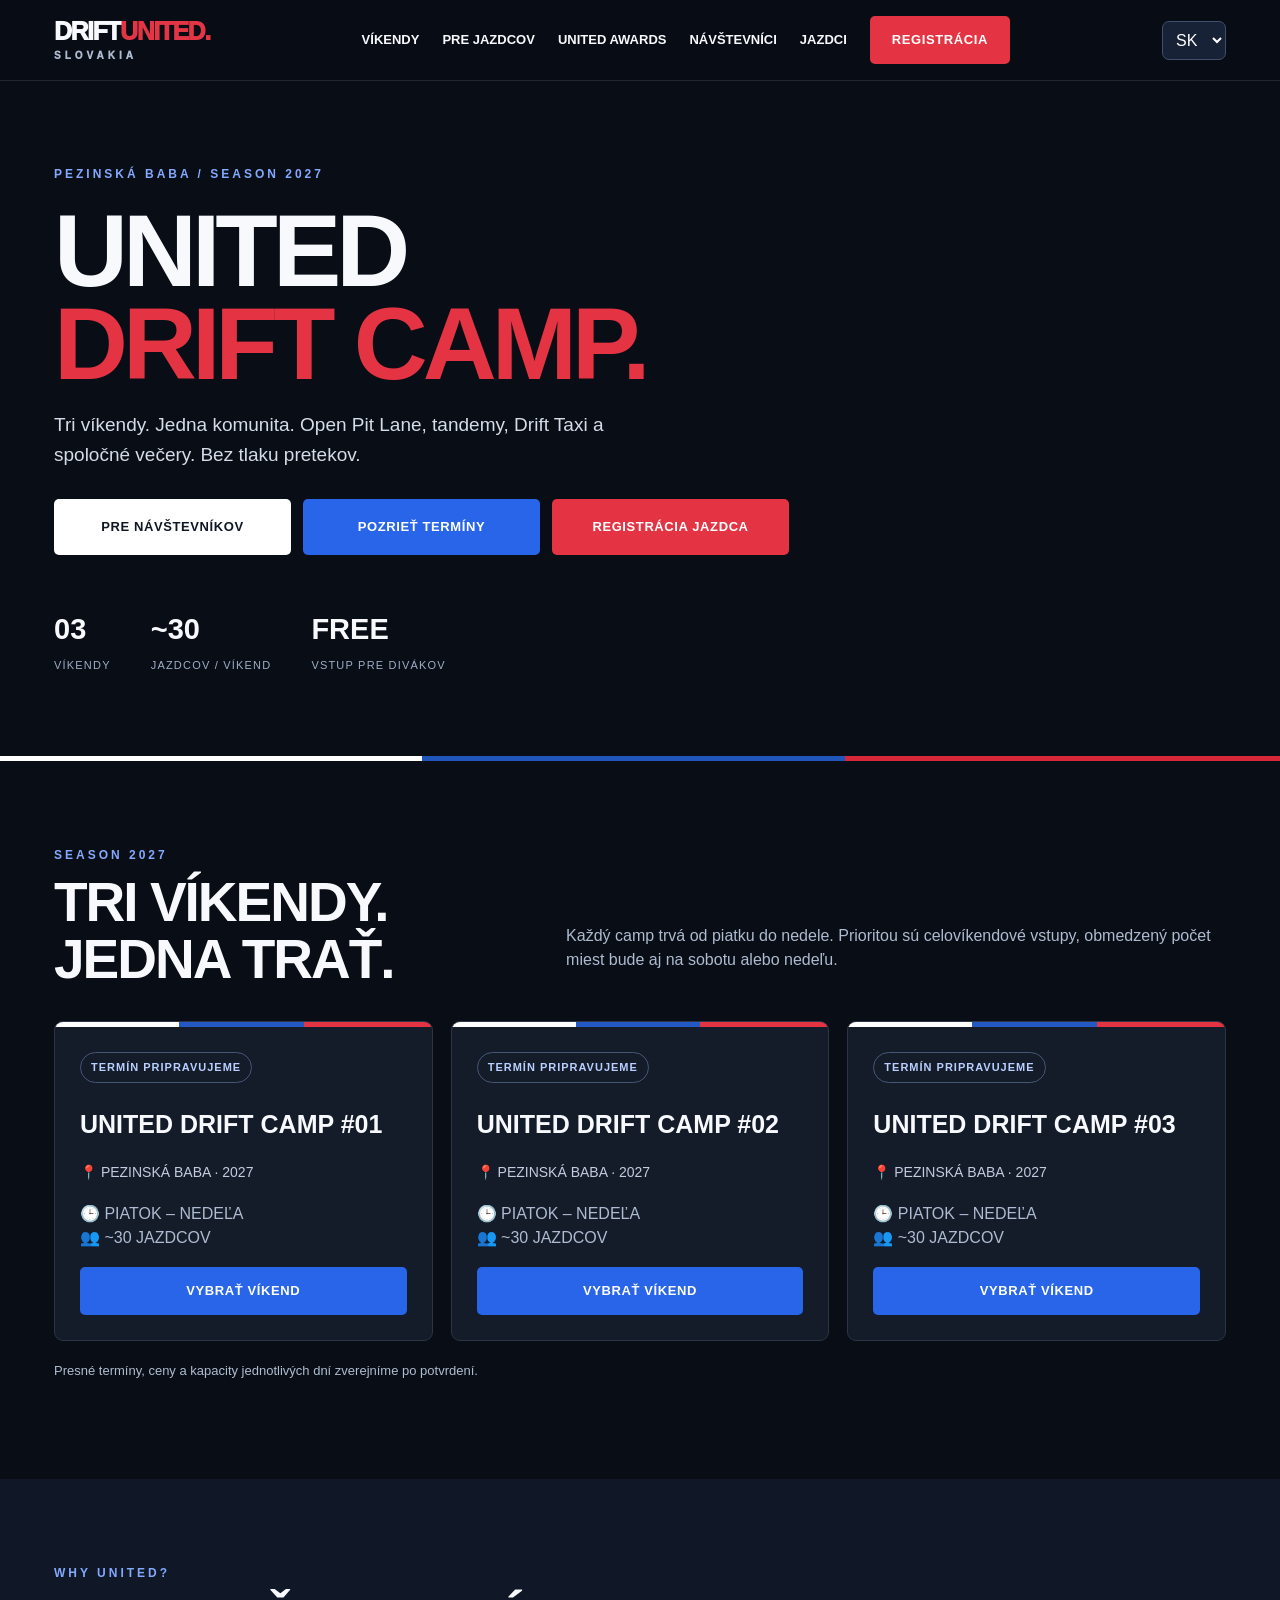
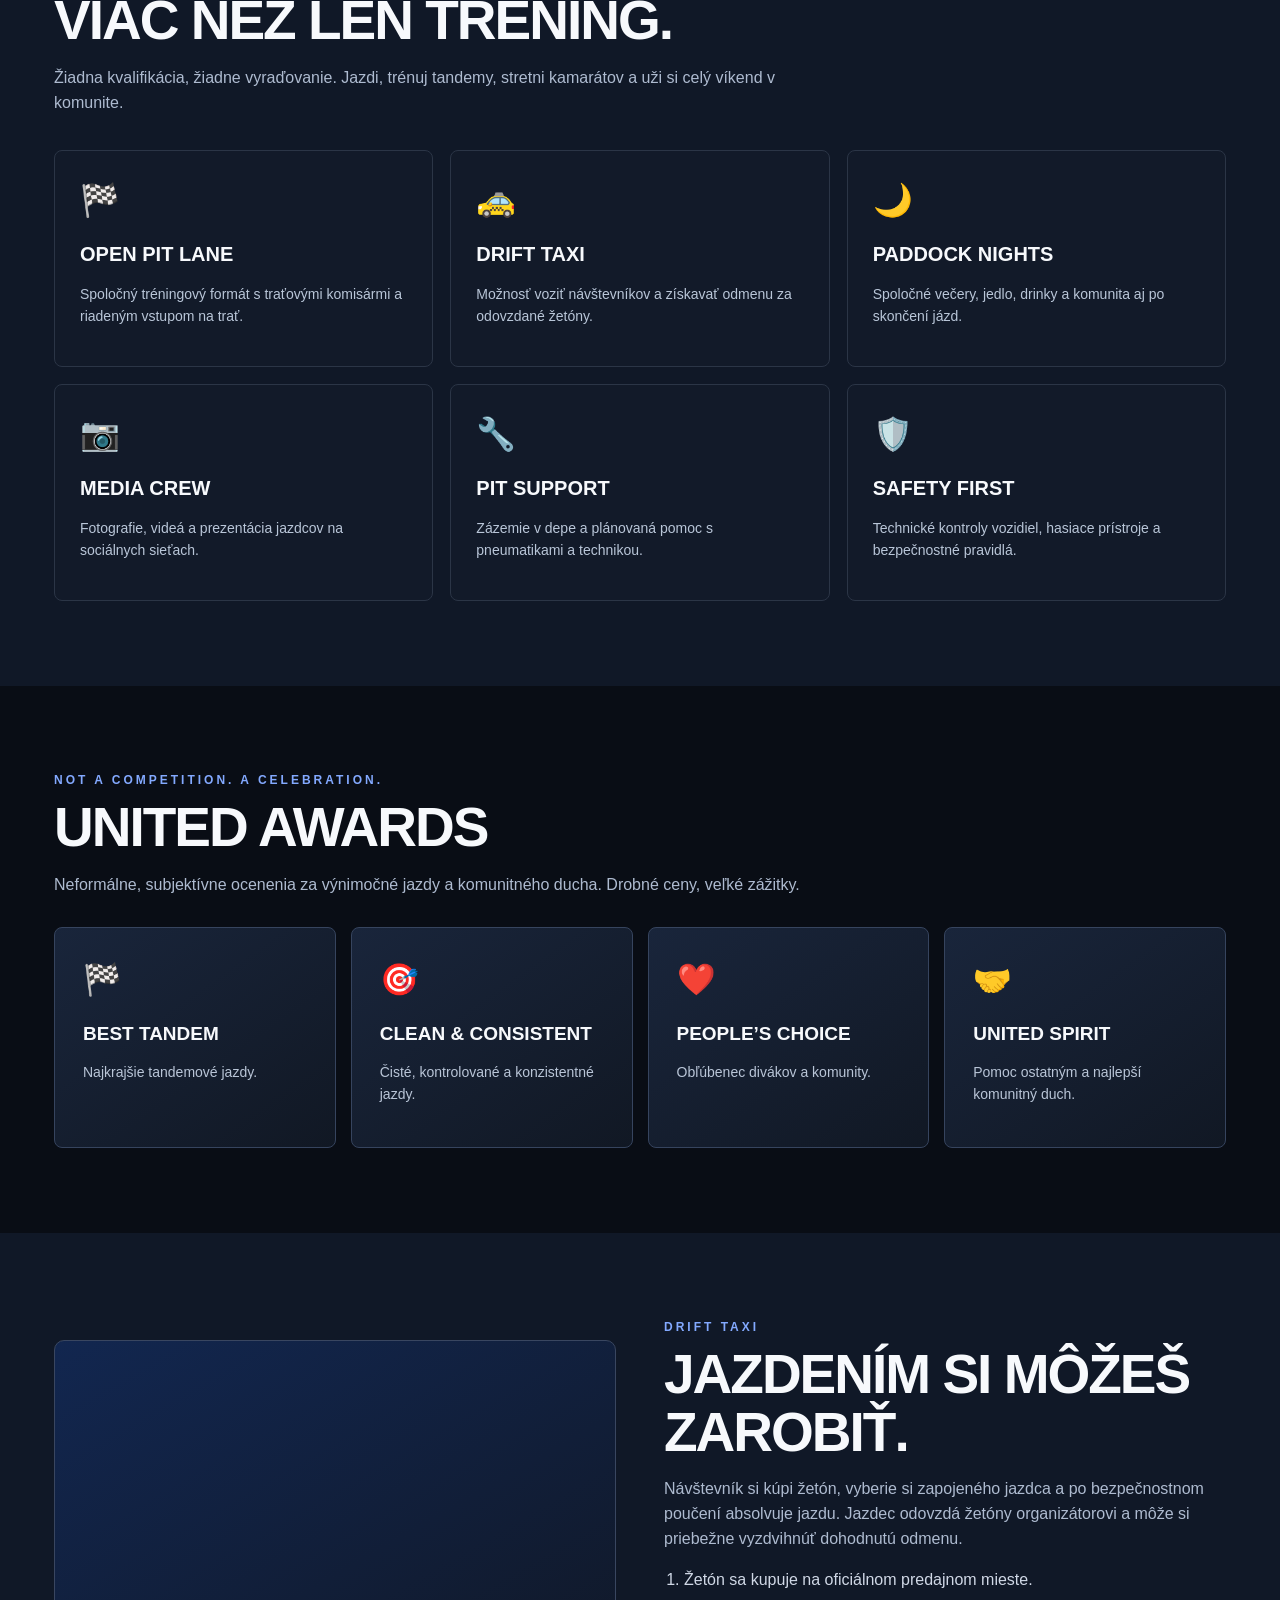
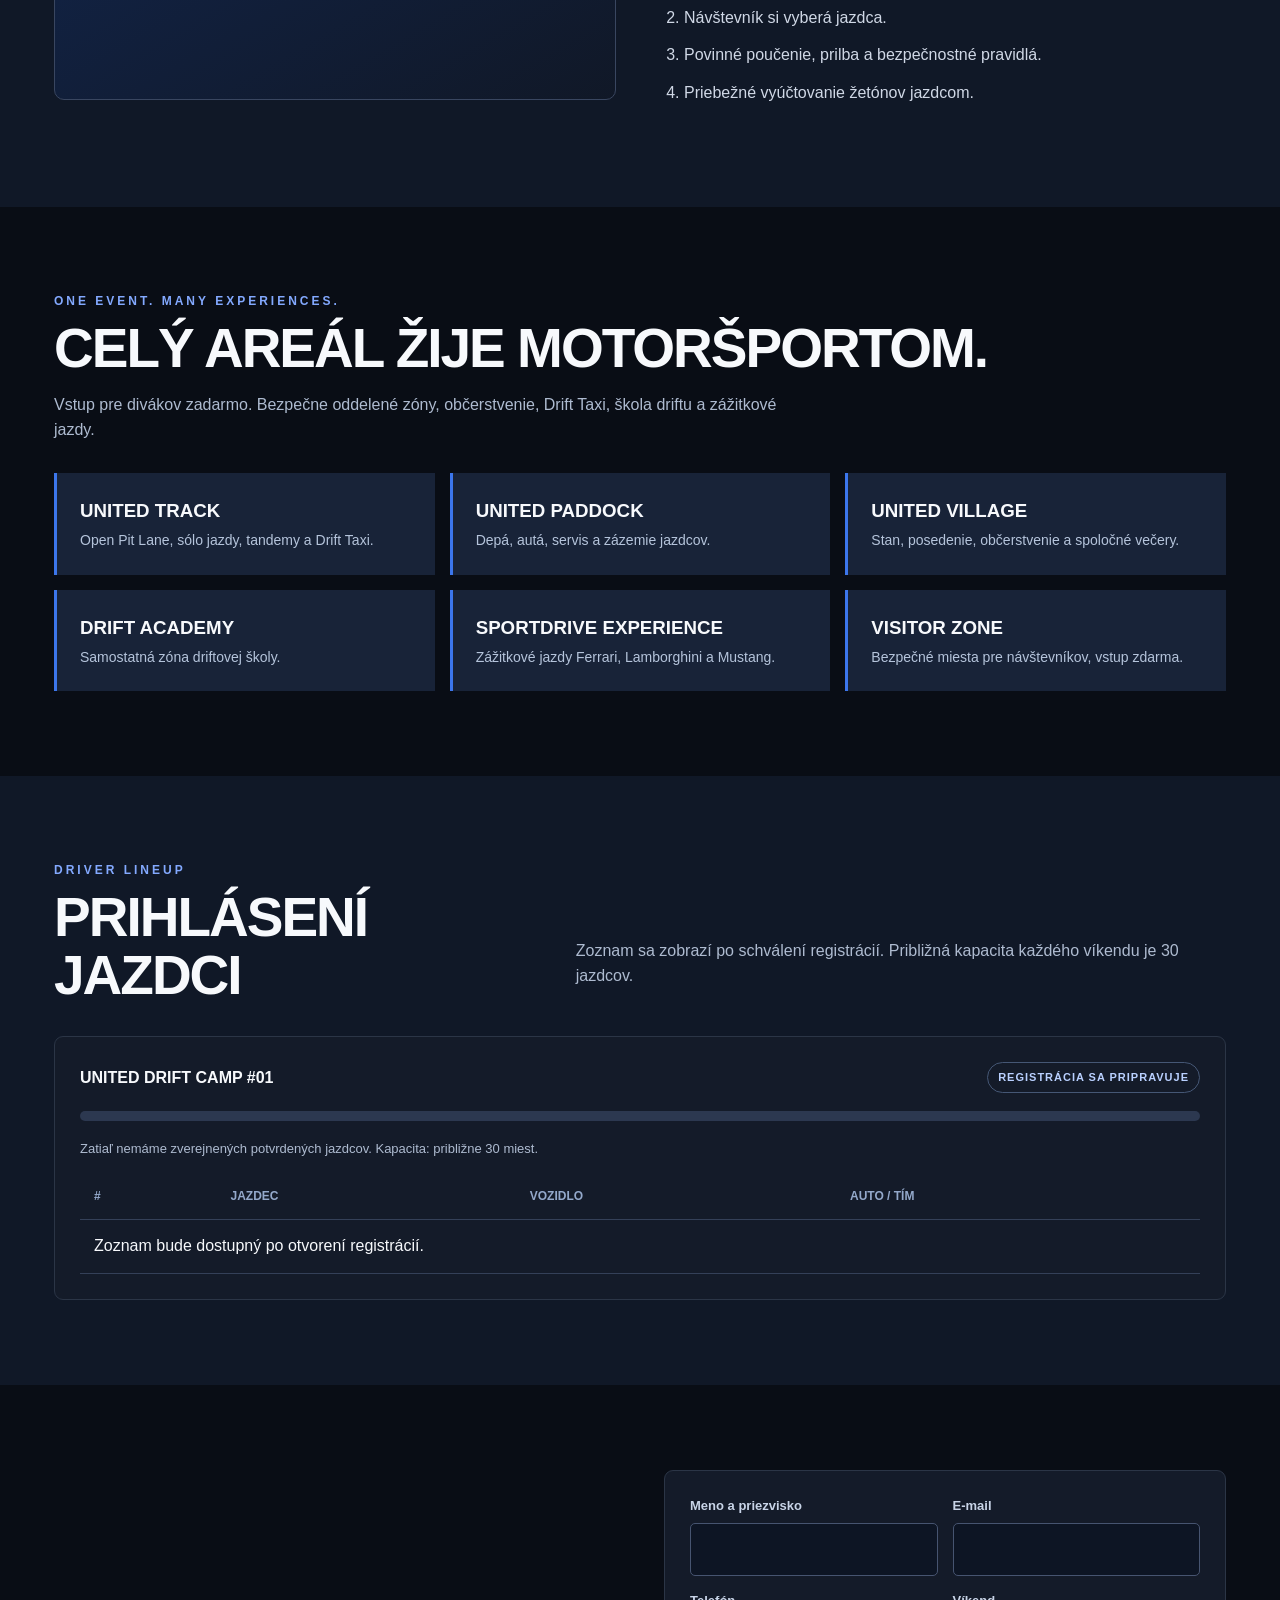
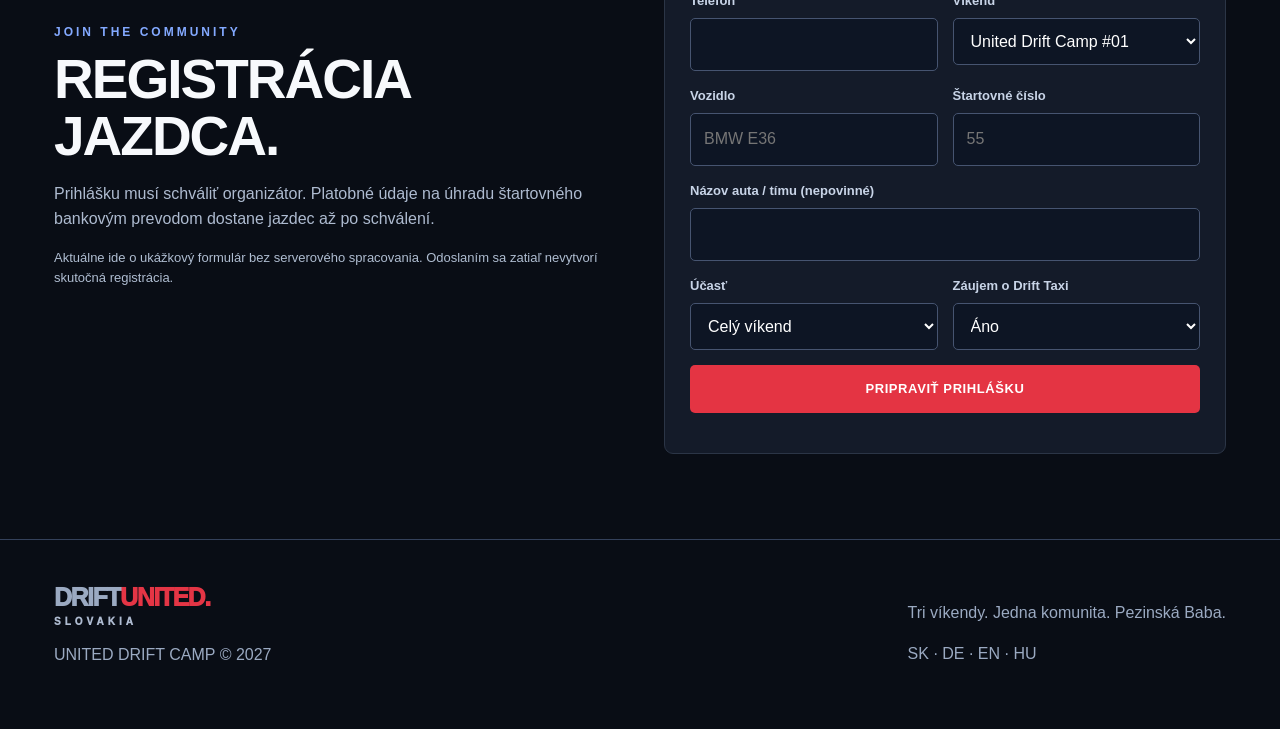
==== index.html @ 7535ba2a "Add files via upload" ====
<!doctype html><html lang="sk"><head><meta charset="UTF-8"><meta name="viewport" content="width=device-width,initial-scale=1"><meta name="theme-color" content="#090d15"><title>Drift United Slovakia | United Drift Camp 2027</title><style>
:root{--bg:#090d15;--panel:#141b29;--line:#2b3546;--muted:#aebbd0;--white:#f7f9fc;--blue:#2865e9;--red:#e43443}*{box-sizing:border-box}html{scroll-behavior:smooth}body{margin:0;background:var(--bg);color:var(--white);font:16px/1.55 Arial,Helvetica,sans-serif}a{color:inherit;text-decoration:none}button,input,select{font:inherit}button{cursor:pointer}.wrap{max-width:1220px;margin:auto;padding:0 24px}header{position:sticky;top:0;z-index:20;background:#090d15ee;backdrop-filter:blur(15px);border-bottom:1px solid #ffffff1b}.nav{display:flex;align-items:center;justify-content:space-between;min-height:80px;gap:20px}.logo{font-weight:950;letter-spacing:-1.5px;font-size:25px;line-height:1}.logo span{color:#e43545}.logo small{display:block;font-size:10px;letter-spacing:4px;color:#aebbd0;margin-top:7px}.links{display:flex;gap:23px;align-items:center;font-size:13px;font-weight:700}.links a:hover{color:#78a4ff}.lang{background:#182237;color:white;border:1px solid #40506c;border-radius:7px;padding:9px}.menu{display:none;background:transparent;border:1px solid #46526b;color:white;border-radius:6px;padding:8px 12px}.btn{display:inline-flex;justify-content:center;align-items:center;gap:8px;border:0;border-radius:5px;background:var(--red);color:white;font-weight:800;text-transform:uppercase;letter-spacing:.6px;padding:14px 22px;font-size:13px}.btn:hover{filter:brightness(1.16)}.btn.blue{background:var(--blue)}.btn.outline{background:transparent;border:1px solid #8291a9}.hero{position:relative;min-height:680px;display:flex;align-items:center;overflow:hidden;background:linear-gradient(90deg,#080c15 0%,#080c15ed 40%,#0b10204d 100%),radial-gradient(ellipse at 85% 35%,#274b9b70,transparent 53%),url('https://gallery.drifter.sk/event-images/cmmqplion001bnnw0tjr6jm1r/1773515928448-e116b5c9-5754-4fae-9f7a-a3fe963b5e77-driftingpezinskababa.jpg') center/cover}.hero:after{content:'';position:absolute;bottom:0;left:0;right:0;height:5px;background:linear-gradient(90deg,#fff 0 33%,#2055bc 33% 66%,#d9273a 66%)}.hero .wrap{position:relative;z-index:1;width:100%}.eyebrow{color:#83a9ff;font-weight:800;letter-spacing:3px;font-size:12px;text-transform:uppercase}.hero h1{font-size:clamp(50px,8vw,112px);line-height:.91;letter-spacing:-5px;max-width:900px;margin:20px 0}.hero h1 em{font-style:normal;color:#e43443}.hero p{max-width:600px;color:#d5dce9;font-size:19px}.actions{display:flex;gap:12px;flex-wrap:wrap;margin-top:30px}.hero-stats{display:flex;gap:40px;margin-top:52px;flex-wrap:wrap}.hero-stats strong{font-size:29px;display:block}.hero-stats small{color:#9eafc8;text-transform:uppercase;font-size:11px;letter-spacing:1.2px}section{padding:85px 0}.section-top{display:flex;justify-content:space-between;align-items:end;gap:20px;margin-bottom:32px}.section-top h2,.heading{font-size:clamp(31px,4.5vw,55px);letter-spacing:-2px;line-height:1.05;margin:9px 0 0;text-transform:uppercase}.sub{color:var(--muted);max-width:760px}.cards{display:grid;grid-template-columns:repeat(3,1fr);gap:18px}.card{background:var(--panel);border:1px solid var(--line);border-radius:9px;overflow:hidden}.card-inner{padding:25px}.card h3{margin:0 0 12px;font-size:25px}.card p{color:var(--muted)}.card .topline{height:5px;background:linear-gradient(90deg,#fff 0 33%,#2458c3 33% 66%,#e43443 66%)}.pill{display:inline-block;padding:6px 10px;border:1px solid #455775;border-radius:30px;color:#b9d0ff;font-size:11px;text-transform:uppercase;font-weight:800;letter-spacing:1px}.date{font-size:14px;color:#c2cde0;margin:18px 0}.card .btn{width:100%}.features{display:grid;grid-template-columns:repeat(3,1fr);gap:17px}.feature{border:1px solid var(--line);background:#121a29;padding:25px;border-radius:8px}.feature b{font-size:20px}.feature .symbol{font-size:32px;margin-bottom:13px}.feature p{color:#b9c6d8;font-size:14px}.dark-section{background:#101827}.award{border:1px solid #36445e;padding:28px;background:linear-gradient(145deg,#19253b,#111824);border-radius:8px}.award strong{font-size:19px}.award p{color:#b9c5d7;font-size:14px}.awards{display:grid;grid-template-columns:repeat(4,1fr);gap:15px}.award .symbol{font-size:31px;margin-bottom:14px}.columns{display:grid;grid-template-columns:1fr 1fr;gap:48px;align-items:center}.visual{min-height:360px;border-radius:10px;background:linear-gradient(150deg,#14377e77,#11182766),url('https://images.unsplash.com/photo-1493238792000-8113da705763?auto=format&fit=crop&w=1100&q=80') center/cover;border:1px solid #394660}.steps{padding-left:20px}.steps li{margin:13px 0;color:#d0d8e6}.tablewrap{overflow-x:auto}.table{width:100%;border-collapse:collapse;min-width:550px}.table th,.table td{padding:14px;border-bottom:1px solid #344058;text-align:left}.table th{color:#94a9cb;font-size:12px;text-transform:uppercase}.bar{background:#2c3850;height:10px;border-radius:20px;overflow:hidden;margin:18px 0}.bar>div{height:100%;width:0%;background:linear-gradient(90deg,#2e6af0,#e43443)}.form{display:grid;grid-template-columns:1fr 1fr;gap:15px}.field{display:flex;flex-direction:column;gap:7px}.field.full{grid-column:1/-1}.field label{font-size:13px;color:#c8d4e7;font-weight:700}.field input,.field select{width:100%;border:1px solid #465470;background:#0d1524;border-radius:5px;color:white;padding:13px}.field input:focus,.field select:focus{outline:2px solid #2865e9}.notice{font-size:13px;color:#afbdd1}.status{padding:13px 17px;border-radius:6px;background:#142b24;border:1px solid #35785c;color:#c2ffdd;display:none}.zones{display:grid;grid-template-columns:repeat(3,1fr);gap:15px}.zone{padding:23px;background:#182338;border-left:3px solid #3c76ec}.zone h3{margin:0 0 5px}.zone p{color:#b5c4db;font-size:14px;margin:0}.foot{padding:45px 0;border-top:1px solid #34415b;color:#9baac2}.foot .wrap{display:flex;justify-content:space-between;gap:25px;flex-wrap:wrap}.hidden{display:none!important}@media(max-width:900px){.links{display:none;position:absolute;top:79px;left:0;right:0;background:#0e1523;flex-direction:column;align-items:stretch;padding:22px}.links.open{display:flex}.menu{display:block}.cards,.features,.zones{grid-template-columns:1fr 1fr}.awards{grid-template-columns:1fr 1fr}.columns{grid-template-columns:1fr}.hero{min-height:610px}.hero h1{letter-spacing:-3px}}@media(max-width:600px){.wrap{padding:0 18px}.cards,.features,.zones,.awards,.form{grid-template-columns:1fr}.hero h1{font-size:57px}.hero p{font-size:16px}.hero-stats{gap:20px}.hero-stats strong{font-size:22px}section{padding:60px 0}.section-top{display:block}.field.full{grid-column:auto}}

/* V1.1 – Pezinská Baba hero and three actions */
.hero{background:linear-gradient(90deg,rgba(5,9,18,.96) 0%,rgba(5,9,18,.79) 38%,rgba(5,9,18,.27) 100%),url("https://gallery.drifter.sk/event-images/cmmqplion001bnnw0tjr6jm1r/1773515928448-e116b5c9-5754-4fae-9f7a-a3fe963b5e77-driftingpezinskababa.jpg") center 54%/cover no-repeat;background-color:#090d15}
.hero-actions{display:grid;grid-template-columns:repeat(3,minmax(0,1fr));max-width:735px;gap:12px}
.hero-actions .btn{min-height:56px;text-align:center;padding:12px 14px;line-height:1.25}
.hero-actions .visitor-btn{background:#fff;color:#101724}
.hero-actions .visitor-btn:hover{background:#e8eef9;color:#101724}
@media(max-width:640px){.hero{background-position:57% center}.hero-actions{grid-template-columns:1fr;max-width:420px}.hero-actions .btn{min-height:50px}}

/* V1.2: titulná fotografia zachová celú výšku, do strán sa plynulo stráca */
.hero{
  background-color:#090d15;
  background-image:
    linear-gradient(90deg,#090d15 0%,rgba(9,13,21,.93) 20%,rgba(9,13,21,.55) 45%,rgba(9,13,21,.08) 72%,#090d15 100%),
    linear-gradient(0deg,#090d15 0%,transparent 18%,transparent 85%,rgba(9,13,21,.35) 100%),
    url('https://gallery.drifter.sk/event-images/cmmqplion001bnnw0tjr6jm1r/1773515928448-e116b5c9-5754-4fae-9f7a-a3fe963b5e77-driftingpezinskababa.jpg');
  background-size:100% 100%,100% 100%,auto 100%;
  background-position:center,center,right center;
  background-repeat:no-repeat;
}
@media(max-width:640px){.hero{background-size:100% 100%,100% 100%,auto 100%;background-position:center,center,62% center}}
</style></head><body>
<header><div class="wrap nav"><a href="#home" class="logo">DRIFT<span>UNITED.</span><small>SLOVAKIA</small></a><nav class="links" id="links"><a href="#weekends" data-i="navWeekends">VÍKENDY</a><a href="#benefits" data-i="navBenefits">PRE JAZDCOV</a><a href="#awards">UNITED AWARDS</a><a href="#visitors" data-i="navVisitors">NÁVŠTEVNÍCI</a><a href="#drivers" data-i="navDrivers">JAZDCI</a><a href="#register" class="btn" data-i="register">REGISTRÁCIA</a></nav><div style="display:flex;gap:10px;align-items:center"><select id="language" class="lang" aria-label="Language"><option value="sk">SK</option><option value="de">DE</option><option value="en">EN</option><option value="hu">HU</option></select><button class="menu" id="menu">☰</button></div></div></header>
<main><div class="hero" id="home"><div class="wrap"><div class="eyebrow">PEZINSKÁ BABA / SEASON 2027</div><h1>UNITED<br><em>DRIFT CAMP.</em></h1><p data-i="heroText">Tri víkendy. Jedna komunita. Open Pit Lane, tandemy, Drift Taxi a spoločné večery. Bez tlaku pretekov.</p><div class="actions hero-actions"><a class="btn visitor-btn" href="#visitors" data-i="forVisitors">PRE NÁVŠTEVNÍKOV</a><a class="btn blue" href="#weekends" data-i="viewDates">POZRIEŤ TERMÍNY</a><a class="btn" href="#register" data-i="registerDriver">REGISTRÁCIA JAZDCA</a></div><div class="hero-stats"><div><strong>03</strong><small data-i="weekends">VÍKENDY</small></div><div><strong>~30</strong><small data-i="driversPer">JAZDCOV / VÍKEND</small></div><div><strong>FREE</strong><small data-i="freeEntry">VSTUP PRE DIVÁKOV</small></div></div></div></div>
<section id="weekends"><div class="wrap"><div class="section-top"><div><div class="eyebrow">SEASON 2027</div><h2 data-i="threeWeekends">TRI VÍKENDY. JEDNA TRAŤ.</h2></div><p class="sub" data-i="weekendsIntro">Každý camp trvá od piatku do nedele. Prioritou sú celovíkendové vstupy, obmedzený počet miest bude aj na sobotu alebo nedeľu.</p></div><div class="cards" id="weekendCards"></div><p class="notice" style="margin-top:20px" data-i="datesPending">Presné termíny, ceny a kapacity jednotlivých dní zverejníme po potvrdení.</p></div></section>
<section class="dark-section" id="benefits"><div class="wrap"><div class="eyebrow">WHY UNITED?</div><h2 class="heading" data-i="moreThanTraining">VIAC NEŽ LEN TRÉNING.</h2><p class="sub" data-i="whyText">Žiadna kvalifikácia, žiadne vyraďovanie. Jazdi, trénuj tandemy, stretni kamarátov a uži si celý víkend v komunite.</p><div class="features" id="featureCards" style="margin-top:35px"></div></div></section>
<section id="awards"><div class="wrap"><div class="eyebrow">NOT A COMPETITION. A CELEBRATION.</div><h2 class="heading">UNITED AWARDS</h2><p class="sub" data-i="awardsText">Neformálne, subjektívne ocenenia za výnimočné jazdy a komunitného ducha. Drobné ceny, veľké zážitky.</p><div class="awards" style="margin-top:30px" id="awardCards"></div></div></section>
<section class="dark-section" id="taxi"><div class="wrap columns"><div class="visual" role="img" aria-label="Motorsport car"></div><div><div class="eyebrow">DRIFT TAXI</div><h2 class="heading" data-i="earnDriving">JAZDENÍM SI MÔŽEŠ ZAROBIŤ.</h2><p class="sub" data-i="taxiText">Návštevník si kúpi žetón, vyberie si zapojeného jazdca a po bezpečnostnom poučení absolvuje jazdu. Jazdec odovzdá žetóny organizátorovi a môže si priebežne vyzdvihnúť dohodnutú odmenu.</p><ol class="steps"><li data-i="taxiStep1">Žetón sa kupuje na oficiálnom predajnom mieste.</li><li data-i="taxiStep2">Návštevník si vyberá jazdca.</li><li data-i="taxiStep3">Povinné poučenie, prilba a bezpečnostné pravidlá.</li><li data-i="taxiStep4">Priebežné vyúčtovanie žetónov jazdcom.</li></ol></div></div></section>
<section id="visitors"><div class="wrap"><div class="eyebrow">ONE EVENT. MANY EXPERIENCES.</div><h2 class="heading" data-i="wholeArea">CELÝ AREÁL ŽIJE MOTORŠPORTOM.</h2><p class="sub" data-i="areaIntro">Vstup pre divákov zadarmo. Bezpečne oddelené zóny, občerstvenie, Drift Taxi, škola driftu a zážitkové jazdy.</p><div class="zones" id="zoneCards" style="margin-top:30px"></div></div></section>
<section class="dark-section" id="drivers"><div class="wrap"><div class="section-top"><div><div class="eyebrow">DRIVER LINEUP</div><h2 data-i="registeredDrivers">PRIHLÁSENÍ JAZDCI</h2></div><p class="sub" data-i="driversInfo">Zoznam sa zobrazí po schválení registrácií. Približná kapacita každého víkendu je 30 jazdcov.</p></div><div class="card card-inner"><div style="display:flex;justify-content:space-between;align-items:center;gap:12px;flex-wrap:wrap"><strong id="lineupTitle">UNITED DRIFT CAMP #01</strong><span class="pill" data-i="registrationSoon">REGISTRÁCIA SA PRIPRAVUJE</span></div><div class="bar"><div id="occupancyBar"></div></div><p class="notice" data-i="noConfirmed">Zatiaľ nemáme zverejnených potvrdených jazdcov. Kapacita: približne 30 miest.</p><div class="tablewrap"><table class="table"><thead><tr><th>#</th><th data-i="driver">JAZDEC</th><th data-i="car">VOZIDLO</th><th data-i="team">AUTO / TÍM</th></tr></thead><tbody id="lineupBody"><tr><td colspan="4" data-i="lineupEmpty">Zoznam bude dostupný po otvorení registrácií.</td></tr></tbody></table></div></div></div></section>
<section id="register"><div class="wrap columns"><div><div class="eyebrow">JOIN THE COMMUNITY</div><h2 class="heading" data-i="driverRegistration">REGISTRÁCIA JAZDCA.</h2><p class="sub" data-i="registerIntro">Prihlášku musí schváliť organizátor. Platobné údaje na úhradu štartovného bankovým prevodom dostane jazdec až po schválení.</p><p class="notice" data-i="demoWarning">Aktuálne ide o ukážkový formulár bez serverového spracovania. Odoslaním sa zatiaľ nevytvorí skutočná registrácia.</p></div><div class="card card-inner"><form id="registrationForm" class="form"><div class="field"><label data-i="fullName">Meno a priezvisko</label><input name="name" required maxlength="100" autocomplete="name"></div><div class="field"><label>E-mail</label><input type="email" name="email" required autocomplete="email"></div><div class="field"><label data-i="phone">Telefón</label><input name="phone" type="tel" required autocomplete="tel"></div><div class="field"><label data-i="weekendChoice">Víkend</label><select name="weekend" required><option value="1">United Drift Camp #01</option><option value="2">United Drift Camp #02</option><option value="3">United Drift Camp #03</option></select></div><div class="field"><label data-i="car">Vozidlo</label><input name="car" required placeholder="BMW E36"></div><div class="field"><label data-i="startNumber">Štartovné číslo</label><input name="number" maxlength="12" placeholder="55"></div><div class="field full"><label data-i="teamOptional">Názov auta / tímu (nepovinné)</label><input name="team" maxlength="100"></div><div class="field"><label data-i="participation">Účasť</label><select name="participation"><option value="full" data-i="fullWeekend">Celý víkend</option><option value="saturday" data-i="saturday">Iba sobota</option><option value="sunday" data-i="sunday">Iba nedeľa</option></select></div><div class="field"><label data-i="taxiInterest">Záujem o Drift Taxi</label><select name="taxi"><option value="yes" data-i="yes">Áno</option><option value="no" data-i="no">Nie</option></select></div><div class="field full"><button type="submit" class="btn" data-i="submitApplication">PRIPRAVIŤ PRIHLÁŠKU</button></div><div class="field full"><div class="status" id="formStatus"></div></div></form></div></div></section>
</main><footer class="foot"><div class="wrap"><div><div class="logo">DRIFT<span>UNITED.</span><small>SLOVAKIA</small></div><p>UNITED DRIFT CAMP © 2027</p></div><div><p data-i="footerText">Tri víkendy. Jedna komunita. Pezinská Baba.</p><p>SK · DE · EN · HU</p></div></div></footer>
<script>
const translations={sk:{forVisitors:'PRE NÁVŠTEVNÍKOV',navWeekends:'VÍKENDY',navBenefits:'PRE JAZDCOV',navVisitors:'NÁVŠTEVNÍCI',navDrivers:'JAZDCI',register:'REGISTRÁCIA',heroText:'Tri víkendy. Jedna komunita. Open Pit Lane, tandemy, Drift Taxi a spoločné večery. Bez tlaku pretekov.',registerDriver:'REGISTRÁCIA JAZDCA',viewDates:'POZRIEŤ TERMÍNY',weekends:'VÍKENDY',driversPer:'JAZDCOV / VÍKEND',freeEntry:'VSTUP PRE DIVÁKOV',threeWeekends:'TRI VÍKENDY. JEDNA TRAŤ.',weekendsIntro:'Každý camp trvá od piatku do nedele. Prioritou sú celovíkendové vstupy, obmedzený počet miest bude aj na sobotu alebo nedeľu.',datesPending:'Presné termíny, ceny a kapacity jednotlivých dní zverejníme po potvrdení.',moreThanTraining:'VIAC NEŽ LEN TRÉNING.',whyText:'Žiadna kvalifikácia, žiadne vyraďovanie. Jazdi, trénuj tandemy, stretni kamarátov a uži si celý víkend v komunite.',awardsText:'Neformálne, subjektívne ocenenia za výnimočné jazdy a komunitného ducha. Drobné ceny, veľké zážitky.',earnDriving:'JAZDENÍM SI MÔŽEŠ ZAROBIŤ.',taxiText:'Návštevník si kúpi žetón, vyberie si zapojeného jazdca a po bezpečnostnom poučení absolvuje jazdu. Jazdec odovzdá žetóny organizátorovi a môže si priebežne vyzdvihnúť dohodnutú odmenu.',taxiStep1:'Žetón sa kupuje na oficiálnom predajnom mieste.',taxiStep2:'Návštevník si vyberá jazdca.',taxiStep3:'Povinné poučenie, prilba a bezpečnostné pravidlá.',taxiStep4:'Priebežné vyúčtovanie žetónov jazdcom.',wholeArea:'CELÝ AREÁL ŽIJE MOTORŠPORTOM.',areaIntro:'Vstup pre divákov zadarmo. Bezpečne oddelené zóny, občerstvenie, Drift Taxi, škola driftu a zážitkové jazdy.',registeredDrivers:'PRIHLÁSENÍ JAZDCI',driversInfo:'Zoznam sa zobrazí po schválení registrácií. Približná kapacita každého víkendu je 30 jazdcov.',registrationSoon:'REGISTRÁCIA SA PRIPRAVUJE',noConfirmed:'Zatiaľ nemáme zverejnených potvrdených jazdcov. Kapacita: približne 30 miest.',driver:'JAZDEC',car:'Vozidlo',team:'AUTO / TÍM',lineupEmpty:'Zoznam bude dostupný po otvorení registrácií.',driverRegistration:'REGISTRÁCIA JAZDCA.',registerIntro:'Prihlášku musí schváliť organizátor. Platobné údaje na úhradu štartovného bankovým prevodom dostane jazdec až po schválení.',demoWarning:'Aktuálne ide o ukážkový formulár bez serverového spracovania. Odoslaním sa zatiaľ nevytvorí skutočná registrácia.',fullName:'Meno a priezvisko',phone:'Telefón',weekendChoice:'Víkend',startNumber:'Štartovné číslo',teamOptional:'Názov auta / tímu (nepovinné)',participation:'Účasť',fullWeekend:'Celý víkend',saturday:'Iba sobota',sunday:'Iba nedeľa',taxiInterest:'Záujem o Drift Taxi',yes:'Áno',no:'Nie',submitApplication:'PRIPRAVIŤ PRIHLÁŠKU',footerText:'Tri víkendy. Jedna komunita. Pezinská Baba.',pending:'TERMÍN PRIPRAVUJEME',friday:'PIATOK',weekend:'PIATOK – NEDEĽA',details:'VYBRAŤ VÍKEND',capacity:'~30 JAZDCOV',features:[['🏁','OPEN PIT LANE','Spoločný tréningový formát s traťovými komisármi a riadeným vstupom na trať.'],['🚕','DRIFT TAXI','Možnosť voziť návštevníkov a získavať odmenu za odovzdané žetóny.'],['🌙','PADDOCK NIGHTS','Spoločné večery, jedlo, drinky a komunita aj po skončení jázd.'],['📷','MEDIA CREW','Fotografie, videá a prezentácia jazdcov na sociálnych sieťach.'],['🔧','PIT SUPPORT','Zázemie v depe a plánovaná pomoc s pneumatikami a technikou.'],['🛡️','SAFETY FIRST','Technické kontroly vozidiel, hasiace prístroje a bezpečnostné pravidlá.']],awards:[['🏁','BEST TANDEM','Najkrajšie tandemové jazdy.'],['🎯','CLEAN & CONSISTENT','Čisté, kontrolované a konzistentné jazdy.'],['❤️',"PEOPLE’S CHOICE",'Obľúbenec divákov a komunity.'],['🤝','UNITED SPIRIT','Pomoc ostatným a najlepší komunitný duch.']],zones:[['UNITED TRACK','Open Pit Lane, sólo jazdy, tandemy a Drift Taxi.'],['UNITED PADDOCK','Depá, autá, servis a zázemie jazdcov.'],['UNITED VILLAGE','Stan, posedenie, občerstvenie a spoločné večery.'],['DRIFT ACADEMY','Samostatná zóna driftovej školy.'],['SPORTDRIVE EXPERIENCE','Zážitkové jazdy Ferrari, Lamborghini a Mustang.'],['VISITOR ZONE','Bezpečné miesta pre návštevníkov, vstup zdarma.']]},en:{forVisitors:'FOR VISITORS',navWeekends:'WEEKENDS',navBenefits:'FOR DRIVERS',navVisitors:'VISITORS',navDrivers:'DRIVERS',register:'REGISTER',heroText:'Three weekends. One community. Open Pit Lane, tandems, Drift Taxi and evenings together. Without race pressure.',registerDriver:'DRIVER REGISTRATION',viewDates:'VIEW EVENTS',weekends:'WEEKENDS',driversPer:'DRIVERS / WEEKEND',freeEntry:'FREE SPECTATOR ENTRY',threeWeekends:'THREE WEEKENDS. ONE TRACK.',weekendsIntro:'Each camp runs Friday to Sunday. Full-weekend entries have priority, with limited Saturday or Sunday passes.',datesPending:'Exact dates, prices and daily capacities will be announced once confirmed.',moreThanTraining:'MORE THAN PRACTICE.',whyText:'No qualifying, no elimination. Drive, practise tandems, meet friends and enjoy a full weekend with the community.',awardsText:'Informal, subjective awards for outstanding driving and community spirit. Small prizes, great memories.',earnDriving:'GET REWARDED FOR DRIVING.',taxiText:'Visitors buy a token and choose a participating driver. After the safety briefing, they enjoy a ride. Drivers redeem collected tokens with the organizer, including during the event.',taxiStep1:'Buy a token at the official sales point.',taxiStep2:'Visitors choose their driver.',taxiStep3:'Safety briefing, helmet and rules are mandatory.',taxiStep4:'Drivers can redeem tokens during the event.',wholeArea:'A WHOLE VENUE OF MOTORSPORT.',areaIntro:'Free spectator entry. Separate safety zones, food, Drift Taxi, drift school and supercar experiences.',registeredDrivers:'REGISTERED DRIVERS',driversInfo:'Approved participants will be listed here. Approximate capacity: 30 drivers per weekend.',registrationSoon:'REGISTRATION COMING SOON',noConfirmed:'No confirmed drivers published yet. Approximate capacity: 30 places.',driver:'DRIVER',car:'Car',team:'CAR / TEAM',lineupEmpty:'The list will appear once registration opens.',driverRegistration:'DRIVER REGISTRATION.',registerIntro:'All applications require organizer approval. Bank transfer instructions are sent after approval.',demoWarning:'This is a demo form without backend processing. Submitting does not create a real registration.',fullName:'Full name',phone:'Phone',weekendChoice:'Weekend',startNumber:'Race number',teamOptional:'Car name / team (optional)',participation:'Participation',fullWeekend:'Full weekend',saturday:'Saturday only',sunday:'Sunday only',taxiInterest:'Interested in Drift Taxi',yes:'Yes',no:'No',submitApplication:'PREPARE APPLICATION',footerText:'Three weekends. One community. Pezinská Baba.',pending:'DATE TO BE ANNOUNCED',friday:'FRIDAY',weekend:'FRIDAY – SUNDAY',details:'SELECT WEEKEND',capacity:'~30 DRIVERS',features:[['🏁','OPEN PIT LANE','Shared practice format with marshals and controlled track access.'],['🚕','DRIFT TAXI','Take visitors for rides and receive compensation for collected tokens.'],['🌙','PADDOCK NIGHTS','Food, drinks, friends and evenings together after track time.'],['📷','MEDIA CREW','Photography, videos and social media coverage.'],['🔧','PIT SUPPORT','Paddock facilities and planned tyre and technical support.'],['🛡️','SAFETY FIRST','Vehicle inspections, extinguishers and safety procedures.']],awards:[['🏁','BEST TANDEM','The most impressive tandem runs.'],['🎯','CLEAN & CONSISTENT','Controlled and consistent driving.'],['❤️',"PEOPLE’S CHOICE",'The crowd favourite.'],['🤝','UNITED SPIRIT','Helping others and building the community.']],zones:[['UNITED TRACK','Open Pit Lane, solo runs, tandems and Drift Taxi.'],['UNITED PADDOCK','Driver paddock, service and facilities.'],['UNITED VILLAGE','Food, drinks, seating and evening gatherings.'],['DRIFT ACADEMY','Separate drift school area.'],['SPORTDRIVE EXPERIENCE','Ferrari, Lamborghini and Mustang experiences.'],['VISITOR ZONE','Safe spectator areas and free admission.']]},de:{forVisitors:'FÜR BESUCHER',navWeekends:'WOCHENENDEN',navBenefits:'FÜR FAHRER',navVisitors:'BESUCHER',navDrivers:'FAHRER',register:'ANMELDUNG',heroText:'Drei Wochenenden. Eine Community. Open Pit Lane, Tandems, Drift Taxi und gemeinsame Abende. Ohne Renndruck.',registerDriver:'FAHRERANMELDUNG',viewDates:'TERMINE ANSEHEN',weekends:'WOCHENENDEN',driversPer:'FAHRER / WOCHENENDE',freeEntry:'EINTRITT FREI',threeWeekends:'DREI WOCHENENDEN. EINE STRECKE.',weekendsIntro:'Jedes Camp dauert von Freitag bis Sonntag. Wochenendtickets haben Vorrang, begrenzte Tagesplätze für Samstag oder Sonntag.',datesPending:'Genaue Termine, Preise und Tageskapazitäten folgen nach Bestätigung.',moreThanTraining:'MEHR ALS TRAINING.',whyText:'Keine Qualifikation, kein Ausscheiden. Fahren, Tandems trainieren, Freunde treffen und das Wochenende genießen.',awardsText:'Informelle, subjektive Auszeichnungen für besondere Fahrten und Teamgeist. Kleine Preise, große Erinnerungen.',earnDriving:'FAHREN UND DABEI VERDIENEN.',taxiText:'Besucher kaufen einen Token und wählen einen teilnehmenden Fahrer. Nach der Sicherheitseinweisung folgt die Mitfahrt. Fahrer können gesammelte Tokens auch während der Veranstaltung einlösen.',taxiStep1:'Token an der offiziellen Verkaufsstelle kaufen.',taxiStep2:'Besucher wählen ihren Fahrer.',taxiStep3:'Sicherheitseinweisung, Helm und Regeln sind Pflicht.',taxiStep4:'Tokens können laufend eingelöst werden.',wholeArea:'MOTORSPORT IM GANZEN GELÄNDE.',areaIntro:'Eintritt frei. Getrennte Sicherheitsbereiche, Verpflegung, Drift Taxi, Driftschule und Sportwagen-Erlebnisse.',registeredDrivers:'ANGEMELDETE FAHRER',driversInfo:'Bestätigte Teilnehmer erscheinen hier. Ungefähr 30 Fahrer pro Wochenende.',registrationSoon:'ANMELDUNG BALD MÖGLICH',noConfirmed:'Noch keine bestätigten Fahrer veröffentlicht. Kapazität: etwa 30 Plätze.',driver:'FAHRER',car:'Fahrzeug',team:'AUTO / TEAM',lineupEmpty:'Die Liste erscheint nach Öffnung der Anmeldung.',driverRegistration:'FAHRERANMELDUNG.',registerIntro:'Jede Anmeldung muss vom Veranstalter bestätigt werden. Zahlungsdaten für die Überweisung folgen nach Freigabe.',demoWarning:'Dies ist ein Demoformular ohne Serververarbeitung. Es wird keine echte Anmeldung erstellt.',fullName:'Vor- und Nachname',phone:'Telefon',weekendChoice:'Wochenende',startNumber:'Startnummer',teamOptional:'Autoname / Team (optional)',participation:'Teilnahme',fullWeekend:'Ganzes Wochenende',saturday:'Nur Samstag',sunday:'Nur Sonntag',taxiInterest:'Interesse an Drift Taxi',yes:'Ja',no:'Nein',submitApplication:'ANMELDUNG VORBEREITEN',footerText:'Drei Wochenenden. Eine Community. Pezinská Baba.',pending:'TERMIN FOLGT',friday:'FREITAG',weekend:'FREITAG – SONNTAG',details:'WOCHENENDE WÄHLEN',capacity:'~30 FAHRER',features:[['🏁','OPEN PIT LANE','Gemeinsames Training mit Streckenposten und kontrolliertem Zugang.'],['🚕','DRIFT TAXI','Besucher mitnehmen und Tokens gegen Vergütung einlösen.'],['🌙','PADDOCK NIGHTS','Gemeinsame Abende mit Essen, Getränken und Freunden.'],['📷','MEDIA CREW','Fotos, Videos und Social-Media-Berichterstattung.'],['🔧','PIT SUPPORT','Fahrerlager und geplante Reifen- und Technikhilfe.'],['🛡️','SAFETY FIRST','Fahrzeugkontrollen, Feuerlöscher und Sicherheitsregeln.']],awards:[['🏁','BEST TANDEM','Die schönsten Tandemfahrten.'],['🎯','CLEAN & CONSISTENT','Saubere und konstante Fahrten.'],['❤️',"PEOPLE’S CHOICE",'Publikumsliebling.'],['🤝','UNITED SPIRIT','Hilfsbereitschaft und Gemeinschaft.']],zones:[['UNITED TRACK','Open Pit Lane, Solofahrten, Tandems und Drift Taxi.'],['UNITED PADDOCK','Fahrerlager, Service und Infrastruktur.'],['UNITED VILLAGE','Essen, Getränke und gemeinsames Beisammensein.'],['DRIFT ACADEMY','Separater Bereich der Driftschule.'],['SPORTDRIVE EXPERIENCE','Erlebnisfahrten mit Ferrari, Lamborghini und Mustang.'],['VISITOR ZONE','Sichere Besucherbereiche, Eintritt frei.']]},hu:{forVisitors:'LÁTOGATÓKNAK',navWeekends:'HÉTVÉGÉK',navBenefits:'VERSENYZŐKNEK',navVisitors:'LÁTOGATÓK',navDrivers:'PILÓTÁK',register:'REGISZTRÁCIÓ',heroText:'Három hétvége. Egy közösség. Open Pit Lane, tandem drift, Drift Taxi és közös esték. Versenynyomás nélkül.',registerDriver:'PILÓTAREGISZTRÁCIÓ',viewDates:'IDŐPONTOK',weekends:'HÉTVÉGE',driversPer:'PILÓTA / HÉTVÉGE',freeEntry:'INGYENES BELÉPÉS',threeWeekends:'HÁROM HÉTVÉGE. EGY PÁLYA.',weekendsIntro:'Minden tábor péntektől vasárnapig tart. A teljes hétvégés részvétel elsőbbséget élvez; szombatra és vasárnapra korlátozott számú hely lesz.',datesPending:'A pontos időpontokat, árakat és napi létszámokat később közöljük.',moreThanTraining:'TÖBB MINT EDZÉS.',whyText:'Nincs kvalifikáció és kiesés. Driftelj, gyakorolj tandemben, találkozz barátokkal, és élvezd a közös hétvégét.',awardsText:'Baráti, szubjektív díjak a különleges menetekért és a közösségi szellemért. Kis díjak, nagy élmények.',earnDriving:'KERESS A VEZETÉSSEL.',taxiText:'A látogatók zsetont vásárolnak, és kiválasztják a részt vevő pilótát. A biztonsági tájékoztató után következik az élményautózás. A pilóták a zsetonokat a rendezvény alatt is beválthatják.',taxiStep1:'Zsetonvásárlás a hivatalos értékesítési ponton.',taxiStep2:'A látogató választja ki a pilótát.',taxiStep3:'Kötelező biztonsági tájékoztató és sisak.',taxiStep4:'A zsetonok folyamatosan elszámolhatók.',wholeArea:'AZ EGÉSZ HELYSZÍN A MOTORSPORTRÓL SZÓL.',areaIntro:'Ingyenes belépés. Elkülönített biztonságos zónák, étel, Drift Taxi, driftiskola és sportautós élmények.',registeredDrivers:'REGISZTRÁLT PILÓTÁK',driversInfo:'A jóváhagyott résztvevők itt jelennek meg. Hétvégénként körülbelül 30 pilóta.',registrationSoon:'REGISZTRÁCIÓ HAMAROSAN',noConfirmed:'Még nincsenek közzétett jóváhagyott pilóták. Kapacitás: körülbelül 30 fő.',driver:'PILÓTA',car:'Autó',team:'AUTÓ / CSAPAT',lineupEmpty:'A lista a regisztráció megnyitása után lesz elérhető.',driverRegistration:'PILÓTAREGISZTRÁCIÓ.',registerIntro:'Minden jelentkezést a szervező hagy jóvá. Az átutalási adatokat csak jóváhagyás után küldjük el.',demoWarning:'Ez egy bemutató űrlap szerveroldali feldolgozás nélkül. A beküldés nem hoz létre valódi regisztrációt.',fullName:'Teljes név',phone:'Telefonszám',weekendChoice:'Hétvége',startNumber:'Rajtszám',teamOptional:'Autó neve / csapat (nem kötelező)',participation:'Részvétel',fullWeekend:'Teljes hétvége',saturday:'Csak szombat',sunday:'Csak vasárnap',taxiInterest:'Érdekel a Drift Taxi',yes:'Igen',no:'Nem',submitApplication:'JELENTKEZÉS ELŐKÉSZÍTÉSE',footerText:'Három hétvége. Egy közösség. Pezinská Baba.',pending:'IDŐPONT HAMAROSAN',friday:'PÉNTEK',weekend:'PÉNTEK – VASÁRNAP',details:'HÉTVÉGE KIVÁLASZTÁSA',capacity:'~30 PILÓTA',features:[['🏁','OPEN PIT LANE','Közös edzés pályabírókkal és ellenőrzött pályahasználattal.'],['🚕','DRIFT TAXI','Vigyél utasokat, és váltsd be a kapott zsetonokat.'],['🌙','PADDOCK NIGHTS','Közös esték étellel, italokkal és barátokkal.'],['📷','MEDIA CREW','Fotók, videók és közösségi médiás megjelenés.'],['🔧','PIT SUPPORT','Depó és tervezett gumis, műszaki segítség.'],['🛡️','SAFETY FIRST','Autóellenőrzés, tűzoltó készülékek és biztonsági szabályok.']],awards:[['🏁','BEST TANDEM','A legszebb tandem menetek.'],['🎯','CLEAN & CONSISTENT','Tiszta és egyenletes driftelés.'],['❤️',"PEOPLE’S CHOICE",'A közönség kedvence.'],['🤝','UNITED SPIRIT','Segítőkészség és közösségi szellem.']],zones:[['UNITED TRACK','Open Pit Lane, szóló menetek, tandemek és Drift Taxi.'],['UNITED PADDOCK','Depó, szerviz és pilótabázis.'],['UNITED VILLAGE','Ételek, italok és közös esték.'],['DRIFT ACADEMY','Elkülönített driftiskolai terület.'],['SPORTDRIVE EXPERIENCE','Ferrari, Lamborghini és Mustang élményvezetések.'],['VISITOR ZONE','Biztonságos látogatói zónák, ingyenes belépés.']]}};
function escapeHtml(s){return String(s).replace(/[&<>"']/g,c=>({'&':'&amp;','<':'&lt;','>':'&gt;','"':'&quot;',"'":'&#39;'}[c]))}function render(lang){const t=translations[lang]||translations.sk;document.documentElement.lang=lang;document.querySelectorAll('[data-i]').forEach(el=>{const k=el.dataset.i;if(typeof t[k]==='string')el.textContent=t[k]});document.getElementById('weekendCards').innerHTML=[1,2,3].map(n=>`<article class="card"><div class="topline"></div><div class="card-inner"><span class="pill">${escapeHtml(t.pending)}</span><h3 style="margin-top:22px">UNITED DRIFT CAMP #0${n}</h3><div class="date">📍 PEZINSKÁ BABA · 2027</div><p>🕒 ${escapeHtml(t.weekend)}<br>👥 ${escapeHtml(t.capacity)}</p><a href="#register" class="btn blue" data-weekend="${n}">${escapeHtml(t.details)}</a></div></article>`).join('');document.getElementById('featureCards').innerHTML=t.features.map(x=>`<div class="feature"><div class="symbol">${x[0]}</div><b>${escapeHtml(x[1])}</b><p>${escapeHtml(x[2])}</p></div>`).join('');document.getElementById('awardCards').innerHTML=t.awards.map(x=>`<div class="award"><div class="symbol">${x[0]}</div><strong>${escapeHtml(x[1])}</strong><p>${escapeHtml(x[2])}</p></div>`).join('');document.getElementById('zoneCards').innerHTML=t.zones.map(x=>`<div class="zone"><h3>${escapeHtml(x[0])}</h3><p>${escapeHtml(x[1])}</p></div>`).join('');document.querySelectorAll('[data-weekend]').forEach(a=>a.addEventListener('click',()=>document.querySelector('[name=weekend]').value=a.dataset.weekend));document.title='Drift United Slovakia | United Drift Camp 2027'}document.getElementById('language').addEventListener('change',e=>render(e.target.value));document.getElementById('menu').addEventListener('click',()=>document.getElementById('links').classList.toggle('open'));document.querySelectorAll('#links a').forEach(a=>a.addEventListener('click',()=>document.getElementById('links').classList.remove('open')));document.getElementById('registrationForm').addEventListener('submit',e=>{e.preventDefault();const f=new FormData(e.target);const data=Object.fromEntries(f.entries());const text=Object.entries(data).map(([k,v])=>`${k}: ${v}`).join('\n');const status=document.getElementById('formStatus');status.style.display='block';status.textContent=({sk:'Toto je demo. Prihláška sa neodoslala. Údaje môžete skopírovať pomocou tlačidla nižšie.',en:'Demo only. No application has been sent. You can copy the data below.',de:'Nur Demo. Keine Anmeldung wurde gesendet. Sie können die Daten unten kopieren.',hu:'Csak bemutató. A jelentkezés nem lett elküldve. Az adatokat alább másolhatod.'})[document.getElementById('language').value];let b=document.getElementById('copyDemo');if(!b){b=document.createElement('button');b.id='copyDemo';b.type='button';b.className='btn outline';status.after(b)}b.textContent='COPY / KOPÍROVAŤ';b.onclick=()=>navigator.clipboard?.writeText(text)});render('sk');
</script></body></html>
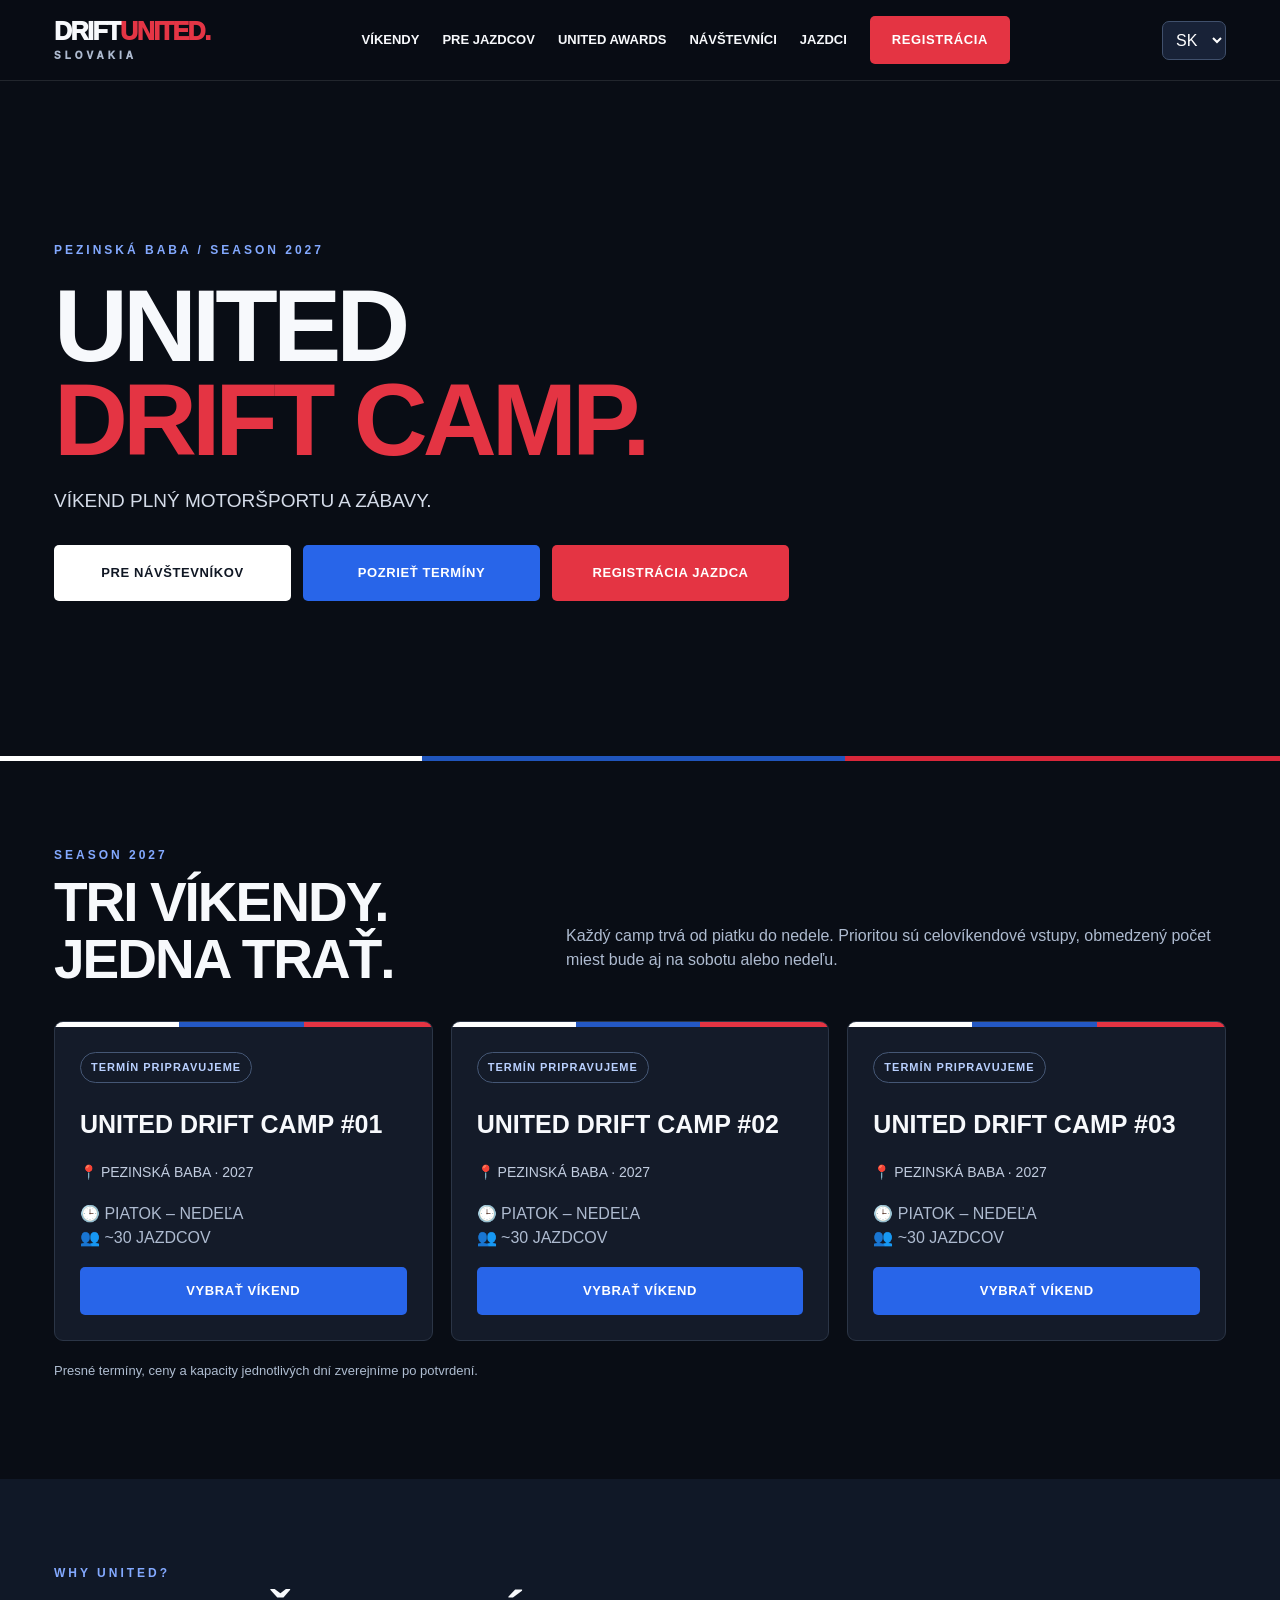
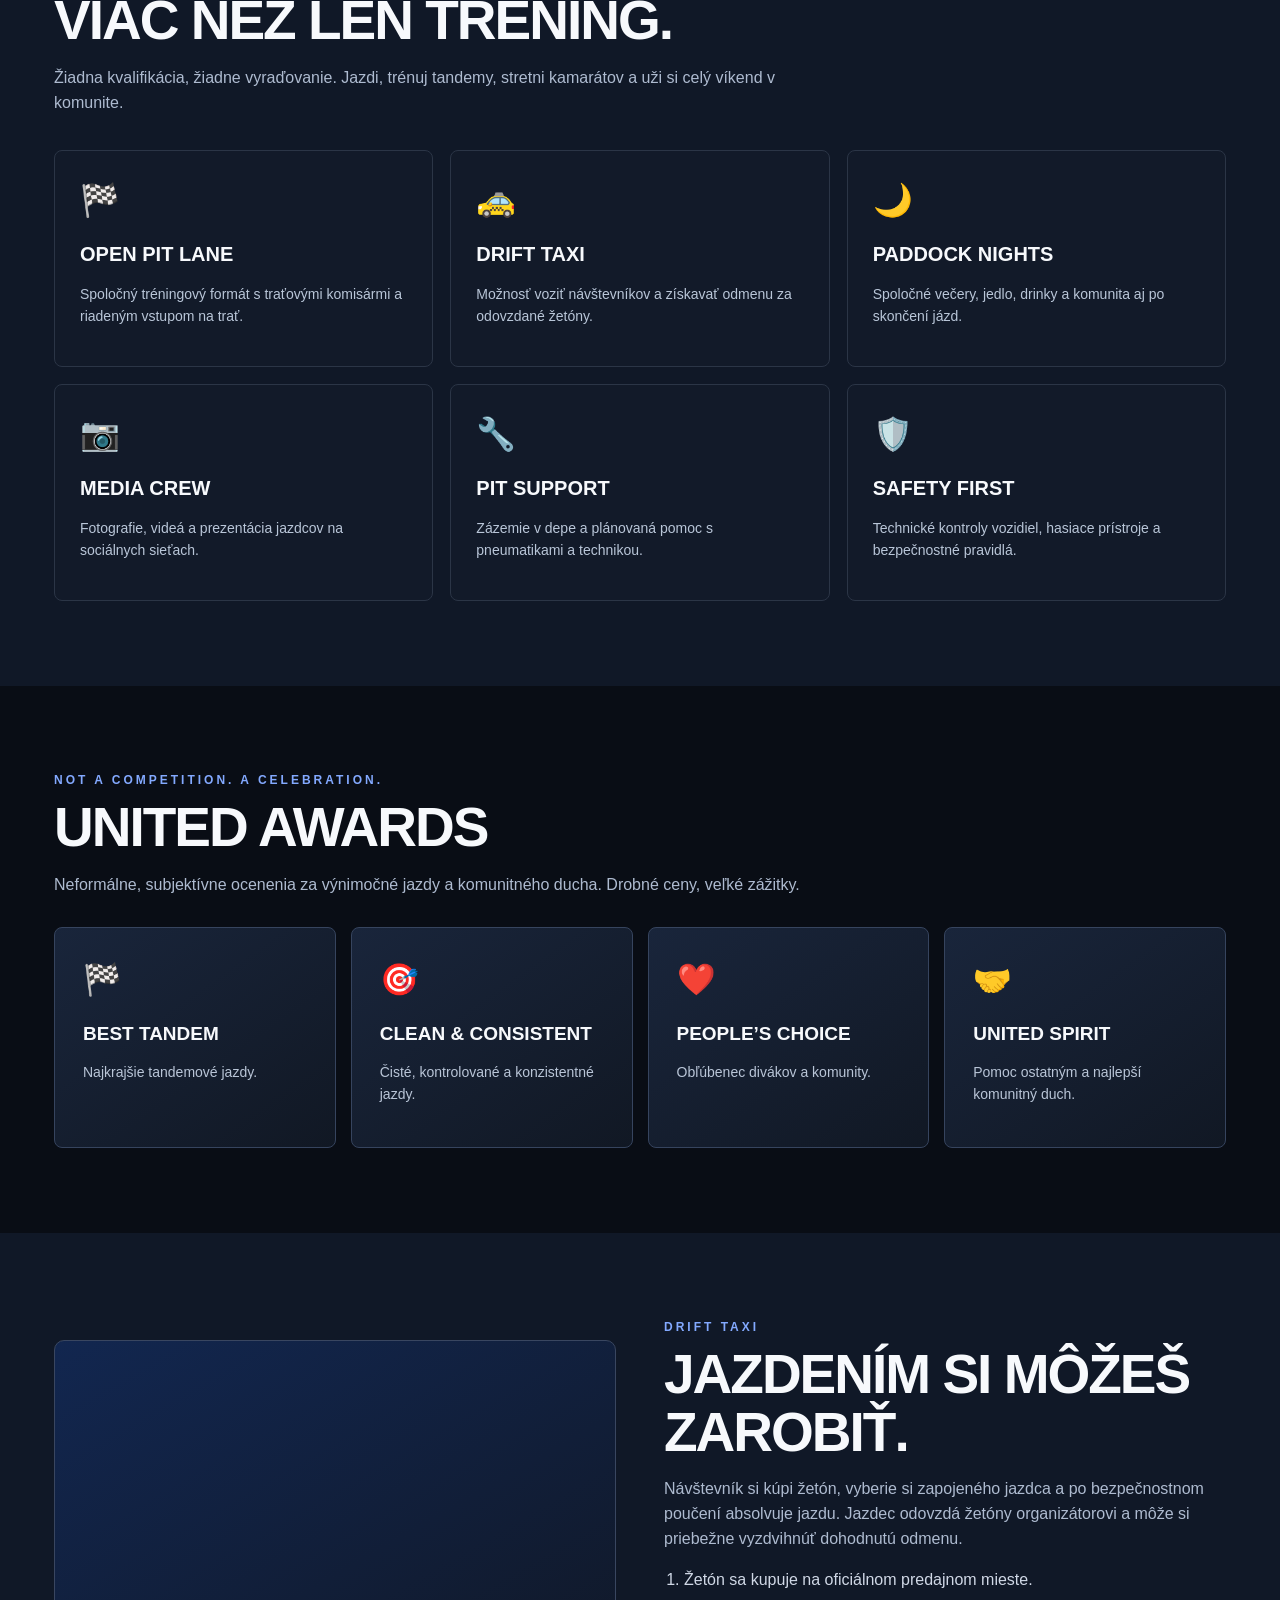
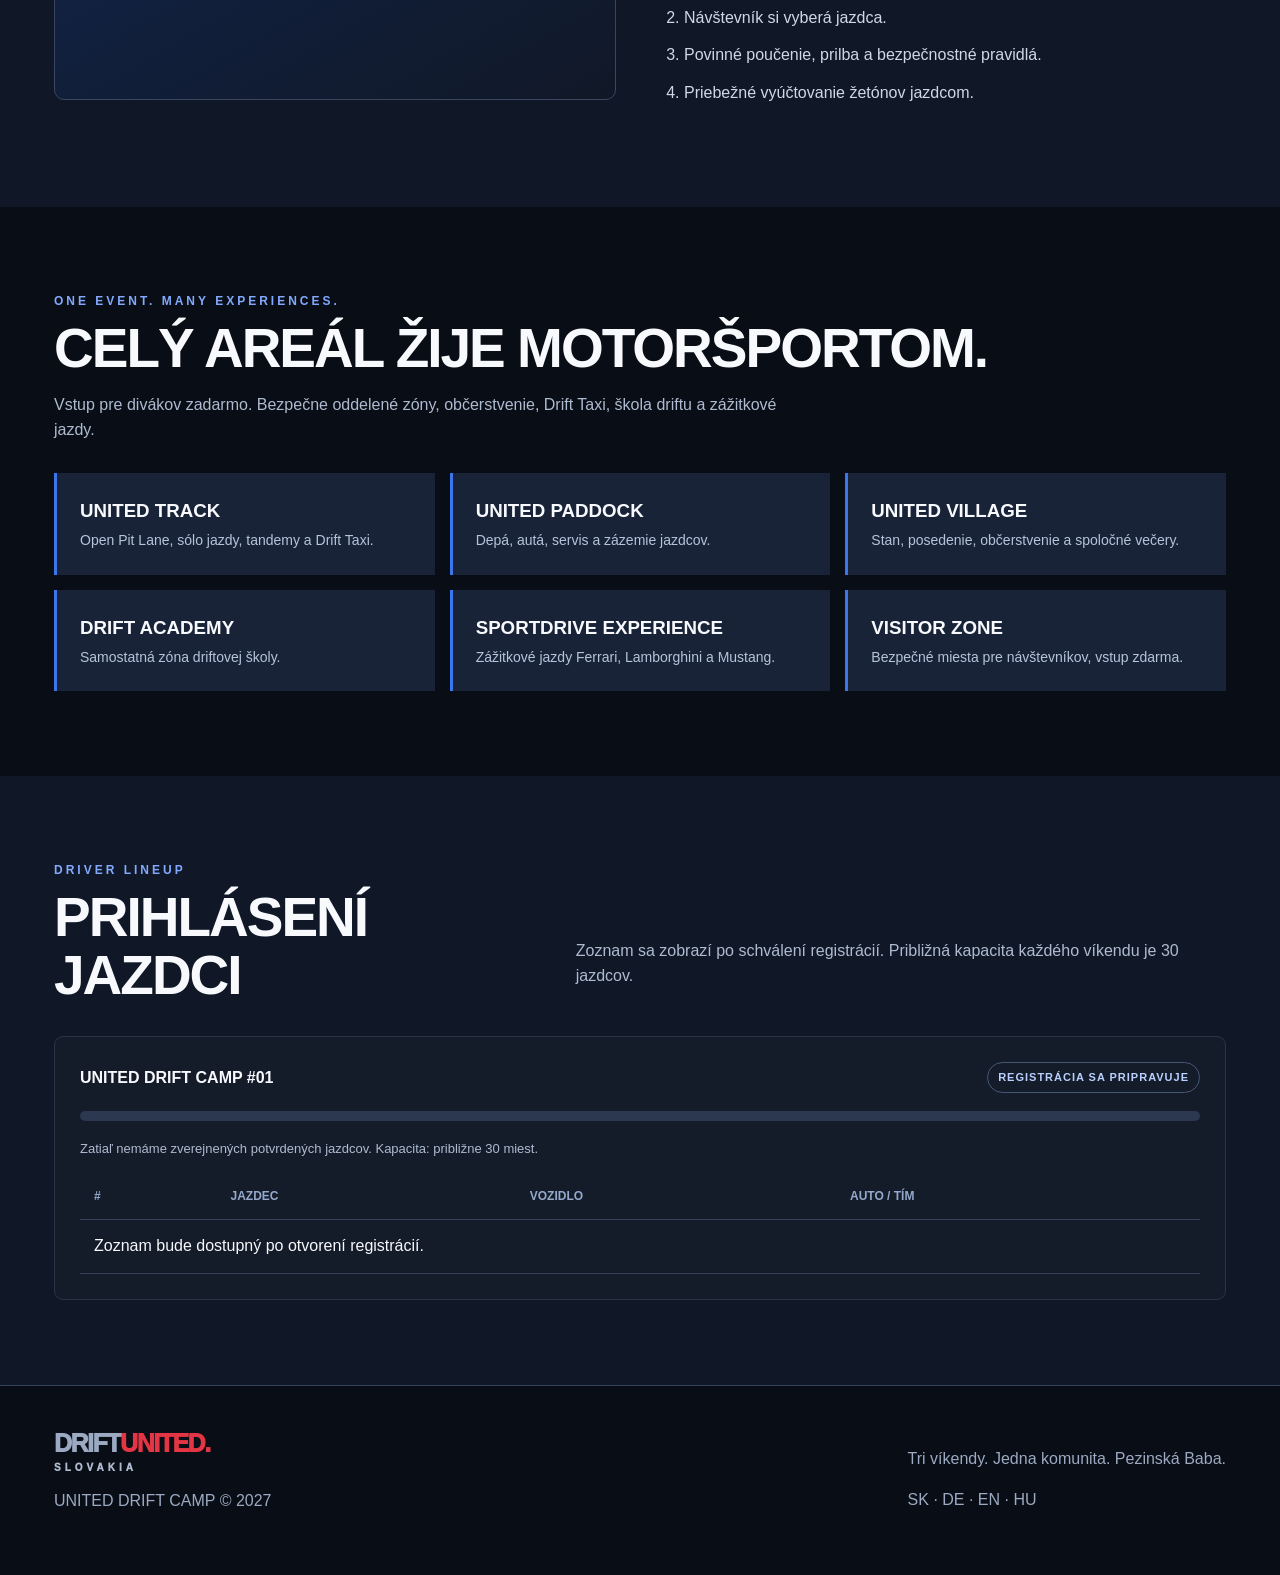
==== commit 1ed9a1fe: "Add files via upload" ====
--- a/index.html
+++ b/index.html
@@ -21,18 +21,34 @@
   background-repeat:no-repeat;
 }
 @media(max-width:640px){.hero{background-size:100% 100%,100% 100%,auto 100%;background-position:center,center,62% center}}
+
+/* V1.3: registracia iba v modalnom okne */
+.modal-backdrop{position:fixed;inset:0;background:rgba(3,7,15,.84);backdrop-filter:blur(10px);z-index:100;display:none;align-items:center;justify-content:center;padding:18px}
+.modal-backdrop.is-open{display:flex}.modal-panel{position:relative;width:min(740px,100%);max-height:min(92vh,980px);background:#111b2c;border:1px solid #456084;border-radius:16px;box-shadow:0 28px 100px #000b;overflow:hidden}
+.modal-scroll{overflow-y:auto;max-height:min(92vh,980px);padding:35px}.modal-content{display:block}.modal-content>.card{margin-top:23px}.modal-close{position:absolute;z-index:3;right:14px;top:12px;width:42px;height:42px;border:1px solid #526078;border-radius:50%;background:#1e2c42;color:#fff;font-size:30px;line-height:1;cursor:pointer}.modal-content .heading{font-size:clamp(28px,4vw,42px)}body.modal-open{overflow:hidden}
+@media(max-width:600px){.modal-backdrop{padding:0}.modal-panel{width:100%;height:100dvh;max-height:100dvh;border-radius:0}.modal-scroll{max-height:100dvh;padding:68px 17px 28px}.modal-content .form{grid-template-columns:1fr}}
 </style></head><body>
 <header><div class="wrap nav"><a href="#home" class="logo">DRIFT<span>UNITED.</span><small>SLOVAKIA</small></a><nav class="links" id="links"><a href="#weekends" data-i="navWeekends">VÍKENDY</a><a href="#benefits" data-i="navBenefits">PRE JAZDCOV</a><a href="#awards">UNITED AWARDS</a><a href="#visitors" data-i="navVisitors">NÁVŠTEVNÍCI</a><a href="#drivers" data-i="navDrivers">JAZDCI</a><a href="#register" class="btn" data-i="register">REGISTRÁCIA</a></nav><div style="display:flex;gap:10px;align-items:center"><select id="language" class="lang" aria-label="Language"><option value="sk">SK</option><option value="de">DE</option><option value="en">EN</option><option value="hu">HU</option></select><button class="menu" id="menu">☰</button></div></div></header>
-<main><div class="hero" id="home"><div class="wrap"><div class="eyebrow">PEZINSKÁ BABA / SEASON 2027</div><h1>UNITED<br><em>DRIFT CAMP.</em></h1><p data-i="heroText">Tri víkendy. Jedna komunita. Open Pit Lane, tandemy, Drift Taxi a spoločné večery. Bez tlaku pretekov.</p><div class="actions hero-actions"><a class="btn visitor-btn" href="#visitors" data-i="forVisitors">PRE NÁVŠTEVNÍKOV</a><a class="btn blue" href="#weekends" data-i="viewDates">POZRIEŤ TERMÍNY</a><a class="btn" href="#register" data-i="registerDriver">REGISTRÁCIA JAZDCA</a></div><div class="hero-stats"><div><strong>03</strong><small data-i="weekends">VÍKENDY</small></div><div><strong>~30</strong><small data-i="driversPer">JAZDCOV / VÍKEND</small></div><div><strong>FREE</strong><small data-i="freeEntry">VSTUP PRE DIVÁKOV</small></div></div></div></div>
+<main><div class="hero" id="home"><div class="wrap"><div class="eyebrow">PEZINSKÁ BABA / SEASON 2027</div><h1>UNITED<br><em>DRIFT CAMP.</em></h1><p data-i="heroText">VÍKEND PLNÝ MOTORŠPORTU A ZÁBAVY.</p><div class="actions hero-actions"><a class="btn visitor-btn" href="#visitors" data-i="forVisitors">PRE NÁVŠTEVNÍKOV</a><a class="btn blue" href="#weekends" data-i="viewDates">POZRIEŤ TERMÍNY</a><a class="btn" href="#register" data-i="registerDriver">REGISTRÁCIA JAZDCA</a></div></div></div>
 <section id="weekends"><div class="wrap"><div class="section-top"><div><div class="eyebrow">SEASON 2027</div><h2 data-i="threeWeekends">TRI VÍKENDY. JEDNA TRAŤ.</h2></div><p class="sub" data-i="weekendsIntro">Každý camp trvá od piatku do nedele. Prioritou sú celovíkendové vstupy, obmedzený počet miest bude aj na sobotu alebo nedeľu.</p></div><div class="cards" id="weekendCards"></div><p class="notice" style="margin-top:20px" data-i="datesPending">Presné termíny, ceny a kapacity jednotlivých dní zverejníme po potvrdení.</p></div></section>
 <section class="dark-section" id="benefits"><div class="wrap"><div class="eyebrow">WHY UNITED?</div><h2 class="heading" data-i="moreThanTraining">VIAC NEŽ LEN TRÉNING.</h2><p class="sub" data-i="whyText">Žiadna kvalifikácia, žiadne vyraďovanie. Jazdi, trénuj tandemy, stretni kamarátov a uži si celý víkend v komunite.</p><div class="features" id="featureCards" style="margin-top:35px"></div></div></section>
 <section id="awards"><div class="wrap"><div class="eyebrow">NOT A COMPETITION. A CELEBRATION.</div><h2 class="heading">UNITED AWARDS</h2><p class="sub" data-i="awardsText">Neformálne, subjektívne ocenenia za výnimočné jazdy a komunitného ducha. Drobné ceny, veľké zážitky.</p><div class="awards" style="margin-top:30px" id="awardCards"></div></div></section>
 <section class="dark-section" id="taxi"><div class="wrap columns"><div class="visual" role="img" aria-label="Motorsport car"></div><div><div class="eyebrow">DRIFT TAXI</div><h2 class="heading" data-i="earnDriving">JAZDENÍM SI MÔŽEŠ ZAROBIŤ.</h2><p class="sub" data-i="taxiText">Návštevník si kúpi žetón, vyberie si zapojeného jazdca a po bezpečnostnom poučení absolvuje jazdu. Jazdec odovzdá žetóny organizátorovi a môže si priebežne vyzdvihnúť dohodnutú odmenu.</p><ol class="steps"><li data-i="taxiStep1">Žetón sa kupuje na oficiálnom predajnom mieste.</li><li data-i="taxiStep2">Návštevník si vyberá jazdca.</li><li data-i="taxiStep3">Povinné poučenie, prilba a bezpečnostné pravidlá.</li><li data-i="taxiStep4">Priebežné vyúčtovanie žetónov jazdcom.</li></ol></div></div></section>
 <section id="visitors"><div class="wrap"><div class="eyebrow">ONE EVENT. MANY EXPERIENCES.</div><h2 class="heading" data-i="wholeArea">CELÝ AREÁL ŽIJE MOTORŠPORTOM.</h2><p class="sub" data-i="areaIntro">Vstup pre divákov zadarmo. Bezpečne oddelené zóny, občerstvenie, Drift Taxi, škola driftu a zážitkové jazdy.</p><div class="zones" id="zoneCards" style="margin-top:30px"></div></div></section>
 <section class="dark-section" id="drivers"><div class="wrap"><div class="section-top"><div><div class="eyebrow">DRIVER LINEUP</div><h2 data-i="registeredDrivers">PRIHLÁSENÍ JAZDCI</h2></div><p class="sub" data-i="driversInfo">Zoznam sa zobrazí po schválení registrácií. Približná kapacita každého víkendu je 30 jazdcov.</p></div><div class="card card-inner"><div style="display:flex;justify-content:space-between;align-items:center;gap:12px;flex-wrap:wrap"><strong id="lineupTitle">UNITED DRIFT CAMP #01</strong><span class="pill" data-i="registrationSoon">REGISTRÁCIA SA PRIPRAVUJE</span></div><div class="bar"><div id="occupancyBar"></div></div><p class="notice" data-i="noConfirmed">Zatiaľ nemáme zverejnených potvrdených jazdcov. Kapacita: približne 30 miest.</p><div class="tablewrap"><table class="table"><thead><tr><th>#</th><th data-i="driver">JAZDEC</th><th data-i="car">VOZIDLO</th><th data-i="team">AUTO / TÍM</th></tr></thead><tbody id="lineupBody"><tr><td colspan="4" data-i="lineupEmpty">Zoznam bude dostupný po otvorení registrácií.</td></tr></tbody></table></div></div></div></section>
-<section id="register"><div class="wrap columns"><div><div class="eyebrow">JOIN THE COMMUNITY</div><h2 class="heading" data-i="driverRegistration">REGISTRÁCIA JAZDCA.</h2><p class="sub" data-i="registerIntro">Prihlášku musí schváliť organizátor. Platobné údaje na úhradu štartovného bankovým prevodom dostane jazdec až po schválení.</p><p class="notice" data-i="demoWarning">Aktuálne ide o ukážkový formulár bez serverového spracovania. Odoslaním sa zatiaľ nevytvorí skutočná registrácia.</p></div><div class="card card-inner"><form id="registrationForm" class="form"><div class="field"><label data-i="fullName">Meno a priezvisko</label><input name="name" required maxlength="100" autocomplete="name"></div><div class="field"><label>E-mail</label><input type="email" name="email" required autocomplete="email"></div><div class="field"><label data-i="phone">Telefón</label><input name="phone" type="tel" required autocomplete="tel"></div><div class="field"><label data-i="weekendChoice">Víkend</label><select name="weekend" required><option value="1">United Drift Camp #01</option><option value="2">United Drift Camp #02</option><option value="3">United Drift Camp #03</option></select></div><div class="field"><label data-i="car">Vozidlo</label><input name="car" required placeholder="BMW E36"></div><div class="field"><label data-i="startNumber">Štartovné číslo</label><input name="number" maxlength="12" placeholder="55"></div><div class="field full"><label data-i="teamOptional">Názov auta / tímu (nepovinné)</label><input name="team" maxlength="100"></div><div class="field"><label data-i="participation">Účasť</label><select name="participation"><option value="full" data-i="fullWeekend">Celý víkend</option><option value="saturday" data-i="saturday">Iba sobota</option><option value="sunday" data-i="sunday">Iba nedeľa</option></select></div><div class="field"><label data-i="taxiInterest">Záujem o Drift Taxi</label><select name="taxi"><option value="yes" data-i="yes">Áno</option><option value="no" data-i="no">Nie</option></select></div><div class="field full"><button type="submit" class="btn" data-i="submitApplication">PRIPRAVIŤ PRIHLÁŠKU</button></div><div class="field full"><div class="status" id="formStatus"></div></div></form></div></div></section>
+<div id="registrationModal" class="modal-backdrop" aria-hidden="true"><div class="modal-panel" role="dialog" aria-modal="true" aria-labelledby="registrationTitle"><button type="button" class="modal-close" id="closeRegistration" aria-label="Close">×</button><div class="modal-scroll"><div id="registrationTitle" class="eyebrow">UNITED DRIFT CAMP 2027</div><div class="modal-content"><div><div class="eyebrow">JOIN THE COMMUNITY</div><h2 class="heading" data-i="driverRegistration">REGISTRÁCIA JAZDCA.</h2><p class="sub" data-i="registerIntro">Prihlášku musí schváliť organizátor. Platobné údaje na úhradu štartovného bankovým prevodom dostane jazdec až po schválení.</p><p class="notice" data-i="demoWarning">Aktuálne ide o ukážkový formulár bez serverového spracovania. Odoslaním sa zatiaľ nevytvorí skutočná registrácia.</p></div><div class="card card-inner"><form id="registrationForm" class="form"><div class="field"><label data-i="fullName">Meno a priezvisko</label><input name="name" required maxlength="100" autocomplete="name"></div><div class="field"><label>E-mail</label><input type="email" name="email" required autocomplete="email"></div><div class="field"><label data-i="phone">Telefón</label><input name="phone" type="tel" required autocomplete="tel"></div><div class="field"><label data-i="weekendChoice">Víkend</label><select name="weekend" required><option value="1">United Drift Camp #01</option><option value="2">United Drift Camp #02</option><option value="3">United Drift Camp #03</option></select></div><div class="field"><label data-i="car">Vozidlo</label><input name="car" required placeholder="BMW E36"></div><div class="field"><label data-i="startNumber">Štartovné číslo</label><input name="number" maxlength="12" placeholder="55"></div><div class="field full"><label data-i="teamOptional">Názov auta / tímu (nepovinné)</label><input name="team" maxlength="100"></div><div class="field"><label data-i="participation">Účasť</label><select name="participation"><option value="full" data-i="fullWeekend">Celý víkend</option><option value="saturday" data-i="saturday">Iba sobota</option><option value="sunday" data-i="sunday">Iba nedeľa</option></select></div><div class="field"><label data-i="taxiInterest">Záujem o Drift Taxi</label><select name="taxi"><option value="yes" data-i="yes">Áno</option><option value="no" data-i="no">Nie</option></select></div><div class="field full"><button type="submit" class="btn" data-i="submitApplication">PRIPRAVIŤ PRIHLÁŠKU</button></div><div class="field full"><div class="status" id="formStatus"></div></div></form></div></div></div></div></div>
 </main><footer class="foot"><div class="wrap"><div><div class="logo">DRIFT<span>UNITED.</span><small>SLOVAKIA</small></div><p>UNITED DRIFT CAMP © 2027</p></div><div><p data-i="footerText">Tri víkendy. Jedna komunita. Pezinská Baba.</p><p>SK · DE · EN · HU</p></div></div></footer>
 <script>
-const translations={sk:{forVisitors:'PRE NÁVŠTEVNÍKOV',navWeekends:'VÍKENDY',navBenefits:'PRE JAZDCOV',navVisitors:'NÁVŠTEVNÍCI',navDrivers:'JAZDCI',register:'REGISTRÁCIA',heroText:'Tri víkendy. Jedna komunita. Open Pit Lane, tandemy, Drift Taxi a spoločné večery. Bez tlaku pretekov.',registerDriver:'REGISTRÁCIA JAZDCA',viewDates:'POZRIEŤ TERMÍNY',weekends:'VÍKENDY',driversPer:'JAZDCOV / VÍKEND',freeEntry:'VSTUP PRE DIVÁKOV',threeWeekends:'TRI VÍKENDY. JEDNA TRAŤ.',weekendsIntro:'Každý camp trvá od piatku do nedele. Prioritou sú celovíkendové vstupy, obmedzený počet miest bude aj na sobotu alebo nedeľu.',datesPending:'Presné termíny, ceny a kapacity jednotlivých dní zverejníme po potvrdení.',moreThanTraining:'VIAC NEŽ LEN TRÉNING.',whyText:'Žiadna kvalifikácia, žiadne vyraďovanie. Jazdi, trénuj tandemy, stretni kamarátov a uži si celý víkend v komunite.',awardsText:'Neformálne, subjektívne ocenenia za výnimočné jazdy a komunitného ducha. Drobné ceny, veľké zážitky.',earnDriving:'JAZDENÍM SI MÔŽEŠ ZAROBIŤ.',taxiText:'Návštevník si kúpi žetón, vyberie si zapojeného jazdca a po bezpečnostnom poučení absolvuje jazdu. Jazdec odovzdá žetóny organizátorovi a môže si priebežne vyzdvihnúť dohodnutú odmenu.',taxiStep1:'Žetón sa kupuje na oficiálnom predajnom mieste.',taxiStep2:'Návštevník si vyberá jazdca.',taxiStep3:'Povinné poučenie, prilba a bezpečnostné pravidlá.',taxiStep4:'Priebežné vyúčtovanie žetónov jazdcom.',wholeArea:'CELÝ AREÁL ŽIJE MOTORŠPORTOM.',areaIntro:'Vstup pre divákov zadarmo. Bezpečne oddelené zóny, občerstvenie, Drift Taxi, škola driftu a zážitkové jazdy.',registeredDrivers:'PRIHLÁSENÍ JAZDCI',driversInfo:'Zoznam sa zobrazí po schválení registrácií. Približná kapacita každého víkendu je 30 jazdcov.',registrationSoon:'REGISTRÁCIA SA PRIPRAVUJE',noConfirmed:'Zatiaľ nemáme zverejnených potvrdených jazdcov. Kapacita: približne 30 miest.',driver:'JAZDEC',car:'Vozidlo',team:'AUTO / TÍM',lineupEmpty:'Zoznam bude dostupný po otvorení registrácií.',driverRegistration:'REGISTRÁCIA JAZDCA.',registerIntro:'Prihlášku musí schváliť organizátor. Platobné údaje na úhradu štartovného bankovým prevodom dostane jazdec až po schválení.',demoWarning:'Aktuálne ide o ukážkový formulár bez serverového spracovania. Odoslaním sa zatiaľ nevytvorí skutočná registrácia.',fullName:'Meno a priezvisko',phone:'Telefón',weekendChoice:'Víkend',startNumber:'Štartovné číslo',teamOptional:'Názov auta / tímu (nepovinné)',participation:'Účasť',fullWeekend:'Celý víkend',saturday:'Iba sobota',sunday:'Iba nedeľa',taxiInterest:'Záujem o Drift Taxi',yes:'Áno',no:'Nie',submitApplication:'PRIPRAVIŤ PRIHLÁŠKU',footerText:'Tri víkendy. Jedna komunita. Pezinská Baba.',pending:'TERMÍN PRIPRAVUJEME',friday:'PIATOK',weekend:'PIATOK – NEDEĽA',details:'VYBRAŤ VÍKEND',capacity:'~30 JAZDCOV',features:[['🏁','OPEN PIT LANE','Spoločný tréningový formát s traťovými komisármi a riadeným vstupom na trať.'],['🚕','DRIFT TAXI','Možnosť voziť návštevníkov a získavať odmenu za odovzdané žetóny.'],['🌙','PADDOCK NIGHTS','Spoločné večery, jedlo, drinky a komunita aj po skončení jázd.'],['📷','MEDIA CREW','Fotografie, videá a prezentácia jazdcov na sociálnych sieťach.'],['🔧','PIT SUPPORT','Zázemie v depe a plánovaná pomoc s pneumatikami a technikou.'],['🛡️','SAFETY FIRST','Technické kontroly vozidiel, hasiace prístroje a bezpečnostné pravidlá.']],awards:[['🏁','BEST TANDEM','Najkrajšie tandemové jazdy.'],['🎯','CLEAN & CONSISTENT','Čisté, kontrolované a konzistentné jazdy.'],['❤️',"PEOPLE’S CHOICE",'Obľúbenec divákov a komunity.'],['🤝','UNITED SPIRIT','Pomoc ostatným a najlepší komunitný duch.']],zones:[['UNITED TRACK','Open Pit Lane, sólo jazdy, tandemy a Drift Taxi.'],['UNITED PADDOCK','Depá, autá, servis a zázemie jazdcov.'],['UNITED VILLAGE','Stan, posedenie, občerstvenie a spoločné večery.'],['DRIFT ACADEMY','Samostatná zóna driftovej školy.'],['SPORTDRIVE EXPERIENCE','Zážitkové jazdy Ferrari, Lamborghini a Mustang.'],['VISITOR ZONE','Bezpečné miesta pre návštevníkov, vstup zdarma.']]},en:{forVisitors:'FOR VISITORS',navWeekends:'WEEKENDS',navBenefits:'FOR DRIVERS',navVisitors:'VISITORS',navDrivers:'DRIVERS',register:'REGISTER',heroText:'Three weekends. One community. Open Pit Lane, tandems, Drift Taxi and evenings together. Without race pressure.',registerDriver:'DRIVER REGISTRATION',viewDates:'VIEW EVENTS',weekends:'WEEKENDS',driversPer:'DRIVERS / WEEKEND',freeEntry:'FREE SPECTATOR ENTRY',threeWeekends:'THREE WEEKENDS. ONE TRACK.',weekendsIntro:'Each camp runs Friday to Sunday. Full-weekend entries have priority, with limited Saturday or Sunday passes.',datesPending:'Exact dates, prices and daily capacities will be announced once confirmed.',moreThanTraining:'MORE THAN PRACTICE.',whyText:'No qualifying, no elimination. Drive, practise tandems, meet friends and enjoy a full weekend with the community.',awardsText:'Informal, subjective awards for outstanding driving and community spirit. Small prizes, great memories.',earnDriving:'GET REWARDED FOR DRIVING.',taxiText:'Visitors buy a token and choose a participating driver. After the safety briefing, they enjoy a ride. Drivers redeem collected tokens with the organizer, including during the event.',taxiStep1:'Buy a token at the official sales point.',taxiStep2:'Visitors choose their driver.',taxiStep3:'Safety briefing, helmet and rules are mandatory.',taxiStep4:'Drivers can redeem tokens during the event.',wholeArea:'A WHOLE VENUE OF MOTORSPORT.',areaIntro:'Free spectator entry. Separate safety zones, food, Drift Taxi, drift school and supercar experiences.',registeredDrivers:'REGISTERED DRIVERS',driversInfo:'Approved participants will be listed here. Approximate capacity: 30 drivers per weekend.',registrationSoon:'REGISTRATION COMING SOON',noConfirmed:'No confirmed drivers published yet. Approximate capacity: 30 places.',driver:'DRIVER',car:'Car',team:'CAR / TEAM',lineupEmpty:'The list will appear once registration opens.',driverRegistration:'DRIVER REGISTRATION.',registerIntro:'All applications require organizer approval. Bank transfer instructions are sent after approval.',demoWarning:'This is a demo form without backend processing. Submitting does not create a real registration.',fullName:'Full name',phone:'Phone',weekendChoice:'Weekend',startNumber:'Race number',teamOptional:'Car name / team (optional)',participation:'Participation',fullWeekend:'Full weekend',saturday:'Saturday only',sunday:'Sunday only',taxiInterest:'Interested in Drift Taxi',yes:'Yes',no:'No',submitApplication:'PREPARE APPLICATION',footerText:'Three weekends. One community. Pezinská Baba.',pending:'DATE TO BE ANNOUNCED',friday:'FRIDAY',weekend:'FRIDAY – SUNDAY',details:'SELECT WEEKEND',capacity:'~30 DRIVERS',features:[['🏁','OPEN PIT LANE','Shared practice format with marshals and controlled track access.'],['🚕','DRIFT TAXI','Take visitors for rides and receive compensation for collected tokens.'],['🌙','PADDOCK NIGHTS','Food, drinks, friends and evenings together after track time.'],['📷','MEDIA CREW','Photography, videos and social media coverage.'],['🔧','PIT SUPPORT','Paddock facilities and planned tyre and technical support.'],['🛡️','SAFETY FIRST','Vehicle inspections, extinguishers and safety procedures.']],awards:[['🏁','BEST TANDEM','The most impressive tandem runs.'],['🎯','CLEAN & CONSISTENT','Controlled and consistent driving.'],['❤️',"PEOPLE’S CHOICE",'The crowd favourite.'],['🤝','UNITED SPIRIT','Helping others and building the community.']],zones:[['UNITED TRACK','Open Pit Lane, solo runs, tandems and Drift Taxi.'],['UNITED PADDOCK','Driver paddock, service and facilities.'],['UNITED VILLAGE','Food, drinks, seating and evening gatherings.'],['DRIFT ACADEMY','Separate drift school area.'],['SPORTDRIVE EXPERIENCE','Ferrari, Lamborghini and Mustang experiences.'],['VISITOR ZONE','Safe spectator areas and free admission.']]},de:{forVisitors:'FÜR BESUCHER',navWeekends:'WOCHENENDEN',navBenefits:'FÜR FAHRER',navVisitors:'BESUCHER',navDrivers:'FAHRER',register:'ANMELDUNG',heroText:'Drei Wochenenden. Eine Community. Open Pit Lane, Tandems, Drift Taxi und gemeinsame Abende. Ohne Renndruck.',registerDriver:'FAHRERANMELDUNG',viewDates:'TERMINE ANSEHEN',weekends:'WOCHENENDEN',driversPer:'FAHRER / WOCHENENDE',freeEntry:'EINTRITT FREI',threeWeekends:'DREI WOCHENENDEN. EINE STRECKE.',weekendsIntro:'Jedes Camp dauert von Freitag bis Sonntag. Wochenendtickets haben Vorrang, begrenzte Tagesplätze für Samstag oder Sonntag.',datesPending:'Genaue Termine, Preise und Tageskapazitäten folgen nach Bestätigung.',moreThanTraining:'MEHR ALS TRAINING.',whyText:'Keine Qualifikation, kein Ausscheiden. Fahren, Tandems trainieren, Freunde treffen und das Wochenende genießen.',awardsText:'Informelle, subjektive Auszeichnungen für besondere Fahrten und Teamgeist. Kleine Preise, große Erinnerungen.',earnDriving:'FAHREN UND DABEI VERDIENEN.',taxiText:'Besucher kaufen einen Token und wählen einen teilnehmenden Fahrer. Nach der Sicherheitseinweisung folgt die Mitfahrt. Fahrer können gesammelte Tokens auch während der Veranstaltung einlösen.',taxiStep1:'Token an der offiziellen Verkaufsstelle kaufen.',taxiStep2:'Besucher wählen ihren Fahrer.',taxiStep3:'Sicherheitseinweisung, Helm und Regeln sind Pflicht.',taxiStep4:'Tokens können laufend eingelöst werden.',wholeArea:'MOTORSPORT IM GANZEN GELÄNDE.',areaIntro:'Eintritt frei. Getrennte Sicherheitsbereiche, Verpflegung, Drift Taxi, Driftschule und Sportwagen-Erlebnisse.',registeredDrivers:'ANGEMELDETE FAHRER',driversInfo:'Bestätigte Teilnehmer erscheinen hier. Ungefähr 30 Fahrer pro Wochenende.',registrationSoon:'ANMELDUNG BALD MÖGLICH',noConfirmed:'Noch keine bestätigten Fahrer veröffentlicht. Kapazität: etwa 30 Plätze.',driver:'FAHRER',car:'Fahrzeug',team:'AUTO / TEAM',lineupEmpty:'Die Liste erscheint nach Öffnung der Anmeldung.',driverRegistration:'FAHRERANMELDUNG.',registerIntro:'Jede Anmeldung muss vom Veranstalter bestätigt werden. Zahlungsdaten für die Überweisung folgen nach Freigabe.',demoWarning:'Dies ist ein Demoformular ohne Serververarbeitung. Es wird keine echte Anmeldung erstellt.',fullName:'Vor- und Nachname',phone:'Telefon',weekendChoice:'Wochenende',startNumber:'Startnummer',teamOptional:'Autoname / Team (optional)',participation:'Teilnahme',fullWeekend:'Ganzes Wochenende',saturday:'Nur Samstag',sunday:'Nur Sonntag',taxiInterest:'Interesse an Drift Taxi',yes:'Ja',no:'Nein',submitApplication:'ANMELDUNG VORBEREITEN',footerText:'Drei Wochenenden. Eine Community. Pezinská Baba.',pending:'TERMIN FOLGT',friday:'FREITAG',weekend:'FREITAG – SONNTAG',details:'WOCHENENDE WÄHLEN',capacity:'~30 FAHRER',features:[['🏁','OPEN PIT LANE','Gemeinsames Training mit Streckenposten und kontrolliertem Zugang.'],['🚕','DRIFT TAXI','Besucher mitnehmen und Tokens gegen Vergütung einlösen.'],['🌙','PADDOCK NIGHTS','Gemeinsame Abende mit Essen, Getränken und Freunden.'],['📷','MEDIA CREW','Fotos, Videos und Social-Media-Berichterstattung.'],['🔧','PIT SUPPORT','Fahrerlager und geplante Reifen- und Technikhilfe.'],['🛡️','SAFETY FIRST','Fahrzeugkontrollen, Feuerlöscher und Sicherheitsregeln.']],awards:[['🏁','BEST TANDEM','Die schönsten Tandemfahrten.'],['🎯','CLEAN & CONSISTENT','Saubere und konstante Fahrten.'],['❤️',"PEOPLE’S CHOICE",'Publikumsliebling.'],['🤝','UNITED SPIRIT','Hilfsbereitschaft und Gemeinschaft.']],zones:[['UNITED TRACK','Open Pit Lane, Solofahrten, Tandems und Drift Taxi.'],['UNITED PADDOCK','Fahrerlager, Service und Infrastruktur.'],['UNITED VILLAGE','Essen, Getränke und gemeinsames Beisammensein.'],['DRIFT ACADEMY','Separater Bereich der Driftschule.'],['SPORTDRIVE EXPERIENCE','Erlebnisfahrten mit Ferrari, Lamborghini und Mustang.'],['VISITOR ZONE','Sichere Besucherbereiche, Eintritt frei.']]},hu:{forVisitors:'LÁTOGATÓKNAK',navWeekends:'HÉTVÉGÉK',navBenefits:'VERSENYZŐKNEK',navVisitors:'LÁTOGATÓK',navDrivers:'PILÓTÁK',register:'REGISZTRÁCIÓ',heroText:'Három hétvége. Egy közösség. Open Pit Lane, tandem drift, Drift Taxi és közös esték. Versenynyomás nélkül.',registerDriver:'PILÓTAREGISZTRÁCIÓ',viewDates:'IDŐPONTOK',weekends:'HÉTVÉGE',driversPer:'PILÓTA / HÉTVÉGE',freeEntry:'INGYENES BELÉPÉS',threeWeekends:'HÁROM HÉTVÉGE. EGY PÁLYA.',weekendsIntro:'Minden tábor péntektől vasárnapig tart. A teljes hétvégés részvétel elsőbbséget élvez; szombatra és vasárnapra korlátozott számú hely lesz.',datesPending:'A pontos időpontokat, árakat és napi létszámokat később közöljük.',moreThanTraining:'TÖBB MINT EDZÉS.',whyText:'Nincs kvalifikáció és kiesés. Driftelj, gyakorolj tandemben, találkozz barátokkal, és élvezd a közös hétvégét.',awardsText:'Baráti, szubjektív díjak a különleges menetekért és a közösségi szellemért. Kis díjak, nagy élmények.',earnDriving:'KERESS A VEZETÉSSEL.',taxiText:'A látogatók zsetont vásárolnak, és kiválasztják a részt vevő pilótát. A biztonsági tájékoztató után következik az élményautózás. A pilóták a zsetonokat a rendezvény alatt is beválthatják.',taxiStep1:'Zsetonvásárlás a hivatalos értékesítési ponton.',taxiStep2:'A látogató választja ki a pilótát.',taxiStep3:'Kötelező biztonsági tájékoztató és sisak.',taxiStep4:'A zsetonok folyamatosan elszámolhatók.',wholeArea:'AZ EGÉSZ HELYSZÍN A MOTORSPORTRÓL SZÓL.',areaIntro:'Ingyenes belépés. Elkülönített biztonságos zónák, étel, Drift Taxi, driftiskola és sportautós élmények.',registeredDrivers:'REGISZTRÁLT PILÓTÁK',driversInfo:'A jóváhagyott résztvevők itt jelennek meg. Hétvégénként körülbelül 30 pilóta.',registrationSoon:'REGISZTRÁCIÓ HAMAROSAN',noConfirmed:'Még nincsenek közzétett jóváhagyott pilóták. Kapacitás: körülbelül 30 fő.',driver:'PILÓTA',car:'Autó',team:'AUTÓ / CSAPAT',lineupEmpty:'A lista a regisztráció megnyitása után lesz elérhető.',driverRegistration:'PILÓTAREGISZTRÁCIÓ.',registerIntro:'Minden jelentkezést a szervező hagy jóvá. Az átutalási adatokat csak jóváhagyás után küldjük el.',demoWarning:'Ez egy bemutató űrlap szerveroldali feldolgozás nélkül. A beküldés nem hoz létre valódi regisztrációt.',fullName:'Teljes név',phone:'Telefonszám',weekendChoice:'Hétvége',startNumber:'Rajtszám',teamOptional:'Autó neve / csapat (nem kötelező)',participation:'Részvétel',fullWeekend:'Teljes hétvége',saturday:'Csak szombat',sunday:'Csak vasárnap',taxiInterest:'Érdekel a Drift Taxi',yes:'Igen',no:'Nem',submitApplication:'JELENTKEZÉS ELŐKÉSZÍTÉSE',footerText:'Három hétvége. Egy közösség. Pezinská Baba.',pending:'IDŐPONT HAMAROSAN',friday:'PÉNTEK',weekend:'PÉNTEK – VASÁRNAP',details:'HÉTVÉGE KIVÁLASZTÁSA',capacity:'~30 PILÓTA',features:[['🏁','OPEN PIT LANE','Közös edzés pályabírókkal és ellenőrzött pályahasználattal.'],['🚕','DRIFT TAXI','Vigyél utasokat, és váltsd be a kapott zsetonokat.'],['🌙','PADDOCK NIGHTS','Közös esték étellel, italokkal és barátokkal.'],['📷','MEDIA CREW','Fotók, videók és közösségi médiás megjelenés.'],['🔧','PIT SUPPORT','Depó és tervezett gumis, műszaki segítség.'],['🛡️','SAFETY FIRST','Autóellenőrzés, tűzoltó készülékek és biztonsági szabályok.']],awards:[['🏁','BEST TANDEM','A legszebb tandem menetek.'],['🎯','CLEAN & CONSISTENT','Tiszta és egyenletes driftelés.'],['❤️',"PEOPLE’S CHOICE",'A közönség kedvence.'],['🤝','UNITED SPIRIT','Segítőkészség és közösségi szellem.']],zones:[['UNITED TRACK','Open Pit Lane, szóló menetek, tandemek és Drift Taxi.'],['UNITED PADDOCK','Depó, szerviz és pilótabázis.'],['UNITED VILLAGE','Ételek, italok és közös esték.'],['DRIFT ACADEMY','Elkülönített driftiskolai terület.'],['SPORTDRIVE EXPERIENCE','Ferrari, Lamborghini és Mustang élményvezetések.'],['VISITOR ZONE','Biztonságos látogatói zónák, ingyenes belépés.']]}};
-function escapeHtml(s){return String(s).replace(/[&<>"']/g,c=>({'&':'&amp;','<':'&lt;','>':'&gt;','"':'&quot;',"'":'&#39;'}[c]))}function render(lang){const t=translations[lang]||translations.sk;document.documentElement.lang=lang;document.querySelectorAll('[data-i]').forEach(el=>{const k=el.dataset.i;if(typeof t[k]==='string')el.textContent=t[k]});document.getElementById('weekendCards').innerHTML=[1,2,3].map(n=>`<article class="card"><div class="topline"></div><div class="card-inner"><span class="pill">${escapeHtml(t.pending)}</span><h3 style="margin-top:22px">UNITED DRIFT CAMP #0${n}</h3><div class="date">📍 PEZINSKÁ BABA · 2027</div><p>🕒 ${escapeHtml(t.weekend)}<br>👥 ${escapeHtml(t.capacity)}</p><a href="#register" class="btn blue" data-weekend="${n}">${escapeHtml(t.details)}</a></div></article>`).join('');document.getElementById('featureCards').innerHTML=t.features.map(x=>`<div class="feature"><div class="symbol">${x[0]}</div><b>${escapeHtml(x[1])}</b><p>${escapeHtml(x[2])}</p></div>`).join('');document.getElementById('awardCards').innerHTML=t.awards.map(x=>`<div class="award"><div class="symbol">${x[0]}</div><strong>${escapeHtml(x[1])}</strong><p>${escapeHtml(x[2])}</p></div>`).join('');document.getElementById('zoneCards').innerHTML=t.zones.map(x=>`<div class="zone"><h3>${escapeHtml(x[0])}</h3><p>${escapeHtml(x[1])}</p></div>`).join('');document.querySelectorAll('[data-weekend]').forEach(a=>a.addEventListener('click',()=>document.querySelector('[name=weekend]').value=a.dataset.weekend));document.title='Drift United Slovakia | United Drift Camp 2027'}document.getElementById('language').addEventListener('change',e=>render(e.target.value));document.getElementById('menu').addEventListener('click',()=>document.getElementById('links').classList.toggle('open'));document.querySelectorAll('#links a').forEach(a=>a.addEventListener('click',()=>document.getElementById('links').classList.remove('open')));document.getElementById('registrationForm').addEventListener('submit',e=>{e.preventDefault();const f=new FormData(e.target);const data=Object.fromEntries(f.entries());const text=Object.entries(data).map(([k,v])=>`${k}: ${v}`).join('\n');const status=document.getElementById('formStatus');status.style.display='block';status.textContent=({sk:'Toto je demo. Prihláška sa neodoslala. Údaje môžete skopírovať pomocou tlačidla nižšie.',en:'Demo only. No application has been sent. You can copy the data below.',de:'Nur Demo. Keine Anmeldung wurde gesendet. Sie können die Daten unten kopieren.',hu:'Csak bemutató. A jelentkezés nem lett elküldve. Az adatokat alább másolhatod.'})[document.getElementById('language').value];let b=document.getElementById('copyDemo');if(!b){b=document.createElement('button');b.id='copyDemo';b.type='button';b.className='btn outline';status.after(b)}b.textContent='COPY / KOPÍROVAŤ';b.onclick=()=>navigator.clipboard?.writeText(text)});render('sk');
+const translations={sk:{forVisitors:'PRE NÁVŠTEVNÍKOV',navWeekends:'VÍKENDY',navBenefits:'PRE JAZDCOV',navVisitors:'NÁVŠTEVNÍCI',navDrivers:'JAZDCI',register:'REGISTRÁCIA',heroText:'VÍKEND PLNÝ MOTORŠPORTU A ZÁBAVY.',registerDriver:'REGISTRÁCIA JAZDCA',viewDates:'POZRIEŤ TERMÍNY',weekends:'VÍKENDY',driversPer:'JAZDCOV / VÍKEND',freeEntry:'VSTUP PRE DIVÁKOV',threeWeekends:'TRI VÍKENDY. JEDNA TRAŤ.',weekendsIntro:'Každý camp trvá od piatku do nedele. Prioritou sú celovíkendové vstupy, obmedzený počet miest bude aj na sobotu alebo nedeľu.',datesPending:'Presné termíny, ceny a kapacity jednotlivých dní zverejníme po potvrdení.',moreThanTraining:'VIAC NEŽ LEN TRÉNING.',whyText:'Žiadna kvalifikácia, žiadne vyraďovanie. Jazdi, trénuj tandemy, stretni kamarátov a uži si celý víkend v komunite.',awardsText:'Neformálne, subjektívne ocenenia za výnimočné jazdy a komunitného ducha. Drobné ceny, veľké zážitky.',earnDriving:'JAZDENÍM SI MÔŽEŠ ZAROBIŤ.',taxiText:'Návštevník si kúpi žetón, vyberie si zapojeného jazdca a po bezpečnostnom poučení absolvuje jazdu. Jazdec odovzdá žetóny organizátorovi a môže si priebežne vyzdvihnúť dohodnutú odmenu.',taxiStep1:'Žetón sa kupuje na oficiálnom predajnom mieste.',taxiStep2:'Návštevník si vyberá jazdca.',taxiStep3:'Povinné poučenie, prilba a bezpečnostné pravidlá.',taxiStep4:'Priebežné vyúčtovanie žetónov jazdcom.',wholeArea:'CELÝ AREÁL ŽIJE MOTORŠPORTOM.',areaIntro:'Vstup pre divákov zadarmo. Bezpečne oddelené zóny, občerstvenie, Drift Taxi, škola driftu a zážitkové jazdy.',registeredDrivers:'PRIHLÁSENÍ JAZDCI',driversInfo:'Zoznam sa zobrazí po schválení registrácií. Približná kapacita každého víkendu je 30 jazdcov.',registrationSoon:'REGISTRÁCIA SA PRIPRAVUJE',noConfirmed:'Zatiaľ nemáme zverejnených potvrdených jazdcov. Kapacita: približne 30 miest.',driver:'JAZDEC',car:'Vozidlo',team:'AUTO / TÍM',lineupEmpty:'Zoznam bude dostupný po otvorení registrácií.',driverRegistration:'REGISTRÁCIA JAZDCA.',registerIntro:'Prihlášku musí schváliť organizátor. Platobné údaje na úhradu štartovného bankovým prevodom dostane jazdec až po schválení.',demoWarning:'Aktuálne ide o ukážkový formulár bez serverového spracovania. Odoslaním sa zatiaľ nevytvorí skutočná registrácia.',fullName:'Meno a priezvisko',phone:'Telefón',weekendChoice:'Víkend',startNumber:'Štartovné číslo',teamOptional:'Názov auta / tímu (nepovinné)',participation:'Účasť',fullWeekend:'Celý víkend',saturday:'Iba sobota',sunday:'Iba nedeľa',taxiInterest:'Záujem o Drift Taxi',yes:'Áno',no:'Nie',submitApplication:'PRIPRAVIŤ PRIHLÁŠKU',footerText:'Tri víkendy. Jedna komunita. Pezinská Baba.',pending:'TERMÍN PRIPRAVUJEME',friday:'PIATOK',weekend:'PIATOK – NEDEĽA',details:'VYBRAŤ VÍKEND',capacity:'~30 JAZDCOV',features:[['🏁','OPEN PIT LANE','Spoločný tréningový formát s traťovými komisármi a riadeným vstupom na trať.'],['🚕','DRIFT TAXI','Možnosť voziť návštevníkov a získavať odmenu za odovzdané žetóny.'],['🌙','PADDOCK NIGHTS','Spoločné večery, jedlo, drinky a komunita aj po skončení jázd.'],['📷','MEDIA CREW','Fotografie, videá a prezentácia jazdcov na sociálnych sieťach.'],['🔧','PIT SUPPORT','Zázemie v depe a plánovaná pomoc s pneumatikami a technikou.'],['🛡️','SAFETY FIRST','Technické kontroly vozidiel, hasiace prístroje a bezpečnostné pravidlá.']],awards:[['🏁','BEST TANDEM','Najkrajšie tandemové jazdy.'],['🎯','CLEAN & CONSISTENT','Čisté, kontrolované a konzistentné jazdy.'],['❤️',"PEOPLE’S CHOICE",'Obľúbenec divákov a komunity.'],['🤝','UNITED SPIRIT','Pomoc ostatným a najlepší komunitný duch.']],zones:[['UNITED TRACK','Open Pit Lane, sólo jazdy, tandemy a Drift Taxi.'],['UNITED PADDOCK','Depá, autá, servis a zázemie jazdcov.'],['UNITED VILLAGE','Stan, posedenie, občerstvenie a spoločné večery.'],['DRIFT ACADEMY','Samostatná zóna driftovej školy.'],['SPORTDRIVE EXPERIENCE','Zážitkové jazdy Ferrari, Lamborghini a Mustang.'],['VISITOR ZONE','Bezpečné miesta pre návštevníkov, vstup zdarma.']]},en:{forVisitors:'FOR VISITORS',navWeekends:'WEEKENDS',navBenefits:'FOR DRIVERS',navVisitors:'VISITORS',navDrivers:'DRIVERS',register:'REGISTER',heroText:'Three weekends. One community. Open Pit Lane, tandems, Drift Taxi and evenings together. Without race pressure.',registerDriver:'DRIVER REGISTRATION',viewDates:'VIEW EVENTS',weekends:'WEEKENDS',driversPer:'DRIVERS / WEEKEND',freeEntry:'FREE SPECTATOR ENTRY',threeWeekends:'THREE WEEKENDS. ONE TRACK.',weekendsIntro:'Each camp runs Friday to Sunday. Full-weekend entries have priority, with limited Saturday or Sunday passes.',datesPending:'Exact dates, prices and daily capacities will be announced once confirmed.',moreThanTraining:'MORE THAN PRACTICE.',whyText:'No qualifying, no elimination. Drive, practise tandems, meet friends and enjoy a full weekend with the community.',awardsText:'Informal, subjective awards for outstanding driving and community spirit. Small prizes, great memories.',earnDriving:'GET REWARDED FOR DRIVING.',taxiText:'Visitors buy a token and choose a participating driver. After the safety briefing, they enjoy a ride. Drivers redeem collected tokens with the organizer, including during the event.',taxiStep1:'Buy a token at the official sales point.',taxiStep2:'Visitors choose their driver.',taxiStep3:'Safety briefing, helmet and rules are mandatory.',taxiStep4:'Drivers can redeem tokens during the event.',wholeArea:'A WHOLE VENUE OF MOTORSPORT.',areaIntro:'Free spectator entry. Separate safety zones, food, Drift Taxi, drift school and supercar experiences.',registeredDrivers:'REGISTERED DRIVERS',driversInfo:'Approved participants will be listed here. Approximate capacity: 30 drivers per weekend.',registrationSoon:'REGISTRATION COMING SOON',noConfirmed:'No confirmed drivers published yet. Approximate capacity: 30 places.',driver:'DRIVER',car:'Car',team:'CAR / TEAM',lineupEmpty:'The list will appear once registration opens.',driverRegistration:'DRIVER REGISTRATION.',registerIntro:'All applications require organizer approval. Bank transfer instructions are sent after approval.',demoWarning:'This is a demo form without backend processing. Submitting does not create a real registration.',fullName:'Full name',phone:'Phone',weekendChoice:'Weekend',startNumber:'Race number',teamOptional:'Car name / team (optional)',participation:'Participation',fullWeekend:'Full weekend',saturday:'Saturday only',sunday:'Sunday only',taxiInterest:'Interested in Drift Taxi',yes:'Yes',no:'No',submitApplication:'PREPARE APPLICATION',footerText:'Three weekends. One community. Pezinská Baba.',pending:'DATE TO BE ANNOUNCED',friday:'FRIDAY',weekend:'FRIDAY – SUNDAY',details:'SELECT WEEKEND',capacity:'~30 DRIVERS',features:[['🏁','OPEN PIT LANE','Shared practice format with marshals and controlled track access.'],['🚕','DRIFT TAXI','Take visitors for rides and receive compensation for collected tokens.'],['🌙','PADDOCK NIGHTS','Food, drinks, friends and evenings together after track time.'],['📷','MEDIA CREW','Photography, videos and social media coverage.'],['🔧','PIT SUPPORT','Paddock facilities and planned tyre and technical support.'],['🛡️','SAFETY FIRST','Vehicle inspections, extinguishers and safety procedures.']],awards:[['🏁','BEST TANDEM','The most impressive tandem runs.'],['🎯','CLEAN & CONSISTENT','Controlled and consistent driving.'],['❤️',"PEOPLE’S CHOICE",'The crowd favourite.'],['🤝','UNITED SPIRIT','Helping others and building the community.']],zones:[['UNITED TRACK','Open Pit Lane, solo runs, tandems and Drift Taxi.'],['UNITED PADDOCK','Driver paddock, service and facilities.'],['UNITED VILLAGE','Food, drinks, seating and evening gatherings.'],['DRIFT ACADEMY','Separate drift school area.'],['SPORTDRIVE EXPERIENCE','Ferrari, Lamborghini and Mustang experiences.'],['VISITOR ZONE','Safe spectator areas and free admission.']]},de:{forVisitors:'FÜR BESUCHER',navWeekends:'WOCHENENDEN',navBenefits:'FÜR FAHRER',navVisitors:'BESUCHER',navDrivers:'FAHRER',register:'ANMELDUNG',heroText:'Drei Wochenenden. Eine Community. Open Pit Lane, Tandems, Drift Taxi und gemeinsame Abende. Ohne Renndruck.',registerDriver:'FAHRERANMELDUNG',viewDates:'TERMINE ANSEHEN',weekends:'WOCHENENDEN',driversPer:'FAHRER / WOCHENENDE',freeEntry:'EINTRITT FREI',threeWeekends:'DREI WOCHENENDEN. EINE STRECKE.',weekendsIntro:'Jedes Camp dauert von Freitag bis Sonntag. Wochenendtickets haben Vorrang, begrenzte Tagesplätze für Samstag oder Sonntag.',datesPending:'Genaue Termine, Preise und Tageskapazitäten folgen nach Bestätigung.',moreThanTraining:'MEHR ALS TRAINING.',whyText:'Keine Qualifikation, kein Ausscheiden. Fahren, Tandems trainieren, Freunde treffen und das Wochenende genießen.',awardsText:'Informelle, subjektive Auszeichnungen für besondere Fahrten und Teamgeist. Kleine Preise, große Erinnerungen.',earnDriving:'FAHREN UND DABEI VERDIENEN.',taxiText:'Besucher kaufen einen Token und wählen einen teilnehmenden Fahrer. Nach der Sicherheitseinweisung folgt die Mitfahrt. Fahrer können gesammelte Tokens auch während der Veranstaltung einlösen.',taxiStep1:'Token an der offiziellen Verkaufsstelle kaufen.',taxiStep2:'Besucher wählen ihren Fahrer.',taxiStep3:'Sicherheitseinweisung, Helm und Regeln sind Pflicht.',taxiStep4:'Tokens können laufend eingelöst werden.',wholeArea:'MOTORSPORT IM GANZEN GELÄNDE.',areaIntro:'Eintritt frei. Getrennte Sicherheitsbereiche, Verpflegung, Drift Taxi, Driftschule und Sportwagen-Erlebnisse.',registeredDrivers:'ANGEMELDETE FAHRER',driversInfo:'Bestätigte Teilnehmer erscheinen hier. Ungefähr 30 Fahrer pro Wochenende.',registrationSoon:'ANMELDUNG BALD MÖGLICH',noConfirmed:'Noch keine bestätigten Fahrer veröffentlicht. Kapazität: etwa 30 Plätze.',driver:'FAHRER',car:'Fahrzeug',team:'AUTO / TEAM',lineupEmpty:'Die Liste erscheint nach Öffnung der Anmeldung.',driverRegistration:'FAHRERANMELDUNG.',registerIntro:'Jede Anmeldung muss vom Veranstalter bestätigt werden. Zahlungsdaten für die Überweisung folgen nach Freigabe.',demoWarning:'Dies ist ein Demoformular ohne Serververarbeitung. Es wird keine echte Anmeldung erstellt.',fullName:'Vor- und Nachname',phone:'Telefon',weekendChoice:'Wochenende',startNumber:'Startnummer',teamOptional:'Autoname / Team (optional)',participation:'Teilnahme',fullWeekend:'Ganzes Wochenende',saturday:'Nur Samstag',sunday:'Nur Sonntag',taxiInterest:'Interesse an Drift Taxi',yes:'Ja',no:'Nein',submitApplication:'ANMELDUNG VORBEREITEN',footerText:'Drei Wochenenden. Eine Community. Pezinská Baba.',pending:'TERMIN FOLGT',friday:'FREITAG',weekend:'FREITAG – SONNTAG',details:'WOCHENENDE WÄHLEN',capacity:'~30 FAHRER',features:[['🏁','OPEN PIT LANE','Gemeinsames Training mit Streckenposten und kontrolliertem Zugang.'],['🚕','DRIFT TAXI','Besucher mitnehmen und Tokens gegen Vergütung einlösen.'],['🌙','PADDOCK NIGHTS','Gemeinsame Abende mit Essen, Getränken und Freunden.'],['📷','MEDIA CREW','Fotos, Videos und Social-Media-Berichterstattung.'],['🔧','PIT SUPPORT','Fahrerlager und geplante Reifen- und Technikhilfe.'],['🛡️','SAFETY FIRST','Fahrzeugkontrollen, Feuerlöscher und Sicherheitsregeln.']],awards:[['🏁','BEST TANDEM','Die schönsten Tandemfahrten.'],['🎯','CLEAN & CONSISTENT','Saubere und konstante Fahrten.'],['❤️',"PEOPLE’S CHOICE",'Publikumsliebling.'],['🤝','UNITED SPIRIT','Hilfsbereitschaft und Gemeinschaft.']],zones:[['UNITED TRACK','Open Pit Lane, Solofahrten, Tandems und Drift Taxi.'],['UNITED PADDOCK','Fahrerlager, Service und Infrastruktur.'],['UNITED VILLAGE','Essen, Getränke und gemeinsames Beisammensein.'],['DRIFT ACADEMY','Separater Bereich der Driftschule.'],['SPORTDRIVE EXPERIENCE','Erlebnisfahrten mit Ferrari, Lamborghini und Mustang.'],['VISITOR ZONE','Sichere Besucherbereiche, Eintritt frei.']]},hu:{forVisitors:'LÁTOGATÓKNAK',navWeekends:'HÉTVÉGÉK',navBenefits:'VERSENYZŐKNEK',navVisitors:'LÁTOGATÓK',navDrivers:'PILÓTÁK',register:'REGISZTRÁCIÓ',heroText:'Három hétvége. Egy közösség. Open Pit Lane, tandem drift, Drift Taxi és közös esték. Versenynyomás nélkül.',registerDriver:'PILÓTAREGISZTRÁCIÓ',viewDates:'IDŐPONTOK',weekends:'HÉTVÉGE',driversPer:'PILÓTA / HÉTVÉGE',freeEntry:'INGYENES BELÉPÉS',threeWeekends:'HÁROM HÉTVÉGE. EGY PÁLYA.',weekendsIntro:'Minden tábor péntektől vasárnapig tart. A teljes hétvégés részvétel elsőbbséget élvez; szombatra és vasárnapra korlátozott számú hely lesz.',datesPending:'A pontos időpontokat, árakat és napi létszámokat később közöljük.',moreThanTraining:'TÖBB MINT EDZÉS.',whyText:'Nincs kvalifikáció és kiesés. Driftelj, gyakorolj tandemben, találkozz barátokkal, és élvezd a közös hétvégét.',awardsText:'Baráti, szubjektív díjak a különleges menetekért és a közösségi szellemért. Kis díjak, nagy élmények.',earnDriving:'KERESS A VEZETÉSSEL.',taxiText:'A látogatók zsetont vásárolnak, és kiválasztják a részt vevő pilótát. A biztonsági tájékoztató után következik az élményautózás. A pilóták a zsetonokat a rendezvény alatt is beválthatják.',taxiStep1:'Zsetonvásárlás a hivatalos értékesítési ponton.',taxiStep2:'A látogató választja ki a pilótát.',taxiStep3:'Kötelező biztonsági tájékoztató és sisak.',taxiStep4:'A zsetonok folyamatosan elszámolhatók.',wholeArea:'AZ EGÉSZ HELYSZÍN A MOTORSPORTRÓL SZÓL.',areaIntro:'Ingyenes belépés. Elkülönített biztonságos zónák, étel, Drift Taxi, driftiskola és sportautós élmények.',registeredDrivers:'REGISZTRÁLT PILÓTÁK',driversInfo:'A jóváhagyott résztvevők itt jelennek meg. Hétvégénként körülbelül 30 pilóta.',registrationSoon:'REGISZTRÁCIÓ HAMAROSAN',noConfirmed:'Még nincsenek közzétett jóváhagyott pilóták. Kapacitás: körülbelül 30 fő.',driver:'PILÓTA',car:'Autó',team:'AUTÓ / CSAPAT',lineupEmpty:'A lista a regisztráció megnyitása után lesz elérhető.',driverRegistration:'PILÓTAREGISZTRÁCIÓ.',registerIntro:'Minden jelentkezést a szervező hagy jóvá. Az átutalási adatokat csak jóváhagyás után küldjük el.',demoWarning:'Ez egy bemutató űrlap szerveroldali feldolgozás nélkül. A beküldés nem hoz létre valódi regisztrációt.',fullName:'Teljes név',phone:'Telefonszám',weekendChoice:'Hétvége',startNumber:'Rajtszám',teamOptional:'Autó neve / csapat (nem kötelező)',participation:'Részvétel',fullWeekend:'Teljes hétvége',saturday:'Csak szombat',sunday:'Csak vasárnap',taxiInterest:'Érdekel a Drift Taxi',yes:'Igen',no:'Nem',submitApplication:'JELENTKEZÉS ELŐKÉSZÍTÉSE',footerText:'Három hétvége. Egy közösség. Pezinská Baba.',pending:'IDŐPONT HAMAROSAN',friday:'PÉNTEK',weekend:'PÉNTEK – VASÁRNAP',details:'HÉTVÉGE KIVÁLASZTÁSA',capacity:'~30 PILÓTA',features:[['🏁','OPEN PIT LANE','Közös edzés pályabírókkal és ellenőrzött pályahasználattal.'],['🚕','DRIFT TAXI','Vigyél utasokat, és váltsd be a kapott zsetonokat.'],['🌙','PADDOCK NIGHTS','Közös esték étellel, italokkal és barátokkal.'],['📷','MEDIA CREW','Fotók, videók és közösségi médiás megjelenés.'],['🔧','PIT SUPPORT','Depó és tervezett gumis, műszaki segítség.'],['🛡️','SAFETY FIRST','Autóellenőrzés, tűzoltó készülékek és biztonsági szabályok.']],awards:[['🏁','BEST TANDEM','A legszebb tandem menetek.'],['🎯','CLEAN & CONSISTENT','Tiszta és egyenletes driftelés.'],['❤️',"PEOPLE’S CHOICE",'A közönség kedvence.'],['🤝','UNITED SPIRIT','Segítőkészség és közösségi szellem.']],zones:[['UNITED TRACK','Open Pit Lane, szóló menetek, tandemek és Drift Taxi.'],['UNITED PADDOCK','Depó, szerviz és pilótabázis.'],['UNITED VILLAGE','Ételek, italok és közös esték.'],['DRIFT ACADEMY','Elkülönített driftiskolai terület.'],['SPORTDRIVE EXPERIENCE','Ferrari, Lamborghini és Mustang élményvezetések.'],['VISITOR ZONE','Biztonságos látogatói zónák, ingyenes belépés.']]}};
+function escapeHtml(s){return String(s).replace(/[&<>"']/g,c=>({'&':'&amp;','<':'&lt;','>':'&gt;','"':'&quot;',"'":'&#39;'}[c]))}function render(lang){const t=translations[lang]||translations.sk;document.documentElement.lang=lang;document.querySelectorAll('[data-i]').forEach(el=>{const k=el.dataset.i;if(typeof t[k]==='string')el.textContent=t[k]});document.getElementById('weekendCards').innerHTML=[1,2,3].map(n=>`<article class="card"><div class="topline"></div><div class="card-inner"><span class="pill">${escapeHtml(t.pending)}</span><h3 style="margin-top:22px">UNITED DRIFT CAMP #0${n}</h3><div class="date">📍 PEZINSKÁ BABA · 2027</div><p>🕒 ${escapeHtml(t.weekend)}<br>👥 ${escapeHtml(t.capacity)}</p><a href="#register" class="btn blue" data-weekend="${n}">${escapeHtml(t.details)}</a></div></article>`).join('');document.getElementById('featureCards').innerHTML=t.features.map(x=>`<div class="feature"><div class="symbol">${x[0]}</div><b>${escapeHtml(x[1])}</b><p>${escapeHtml(x[2])}</p></div>`).join('');document.getElementById('awardCards').innerHTML=t.awards.map(x=>`<div class="award"><div class="symbol">${x[0]}</div><strong>${escapeHtml(x[1])}</strong><p>${escapeHtml(x[2])}</p></div>`).join('');document.getElementById('zoneCards').innerHTML=t.zones.map(x=>`<div class="zone"><h3>${escapeHtml(x[0])}</h3><p>${escapeHtml(x[1])}</p></div>`).join('');document.querySelectorAll('[data-weekend]').forEach(a=>a.addEventListener('click',()=>document.querySelector('[name=weekend]').value=a.dataset.weekend));document.title='Drift United Slovakia | United Drift Camp 2027'}document.getElementById('language').addEventListener('change',e=>render(e.target.value));document.getElementById('menu').addEventListener('click',()=>document.getElementById('links').classList.toggle('open'));document.querySelectorAll('#links a').forEach(a=>a.addEventListener('click',()=>document.getElementById('links').classList.remove('open')));document.getElementById('registrationForm').addEventListener('submit',e=>{e.preventDefault();const f=new FormData(e.target);const data=Object.fromEntries(f.entries());const text=Object.entries(data).map(([k,v])=>`${k}: ${v}`).join('\n');const status=document.getElementById('formStatus');status.style.display='block';status.textContent=({sk:'Toto je demo. Prihláška sa neodoslala. Údaje môžete skopírovať pomocou tlačidla nižšie.',en:'Demo only. No application has been sent. You can copy the data below.',de:'Nur Demo. Keine Anmeldung wurde gesendet. Sie können die Daten unten kopieren.',hu:'Csak bemutató. A jelentkezés nem lett elküldve. Az adatokat alább másolhatod.'})[document.getElementById('language').value];let b=document.getElementById('copyDemo');if(!b){b=document.createElement('button');b.id='copyDemo';b.type='button';b.className='btn outline';status.after(b)}b.textContent='COPY / KOPÍROVAŤ';b.onclick=()=>navigator.clipboard?.writeText(text)});
+const regModal=document.getElementById('registrationModal');
+const regClose=document.getElementById('closeRegistration');
+let lastRegTrigger=null;
+function openRegistration(weekend,trigger){lastRegTrigger=trigger||document.activeElement;if(weekend){document.querySelector('#registrationForm [name="weekend"]').value=weekend;}regModal.classList.add('is-open');regModal.setAttribute('aria-hidden','false');document.body.classList.add('modal-open');regClose.focus();}
+function closeRegistration(){regModal.classList.remove('is-open');regModal.setAttribute('aria-hidden','true');document.body.classList.remove('modal-open');if(lastRegTrigger&&lastRegTrigger.focus)lastRegTrigger.focus();}
+document.addEventListener('click',function(e){const link=e.target.closest('a[href="#register"],a[data-weekend]');if(link){e.preventDefault();openRegistration(link.dataset.weekend||null,link);document.getElementById('links').classList.remove('open');}});
+regClose.addEventListener('click',closeRegistration);
+regModal.addEventListener('click',e=>{if(e.target===regModal)closeRegistration()});
+document.addEventListener('keydown',e=>{if(e.key==='Escape'&&regModal.classList.contains('is-open'))closeRegistration();});
+render('sk');
 </script></body></html>
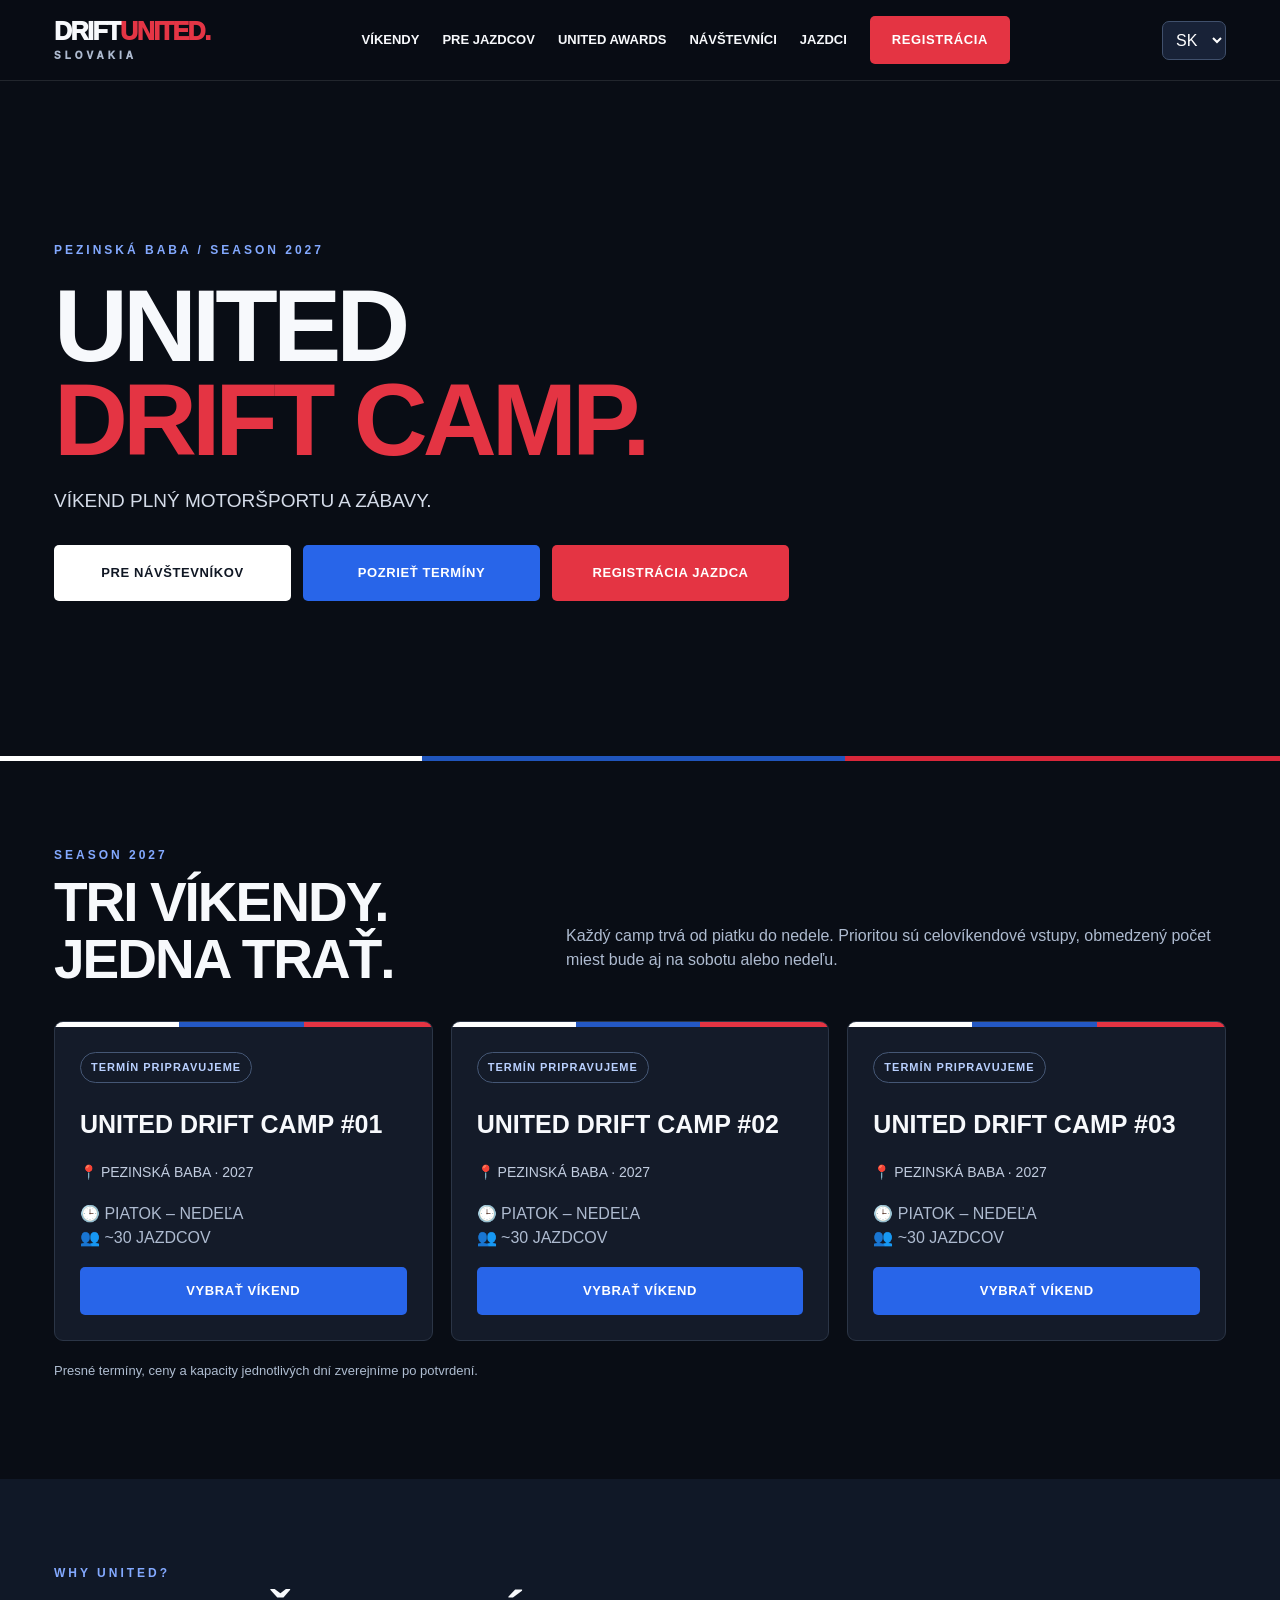
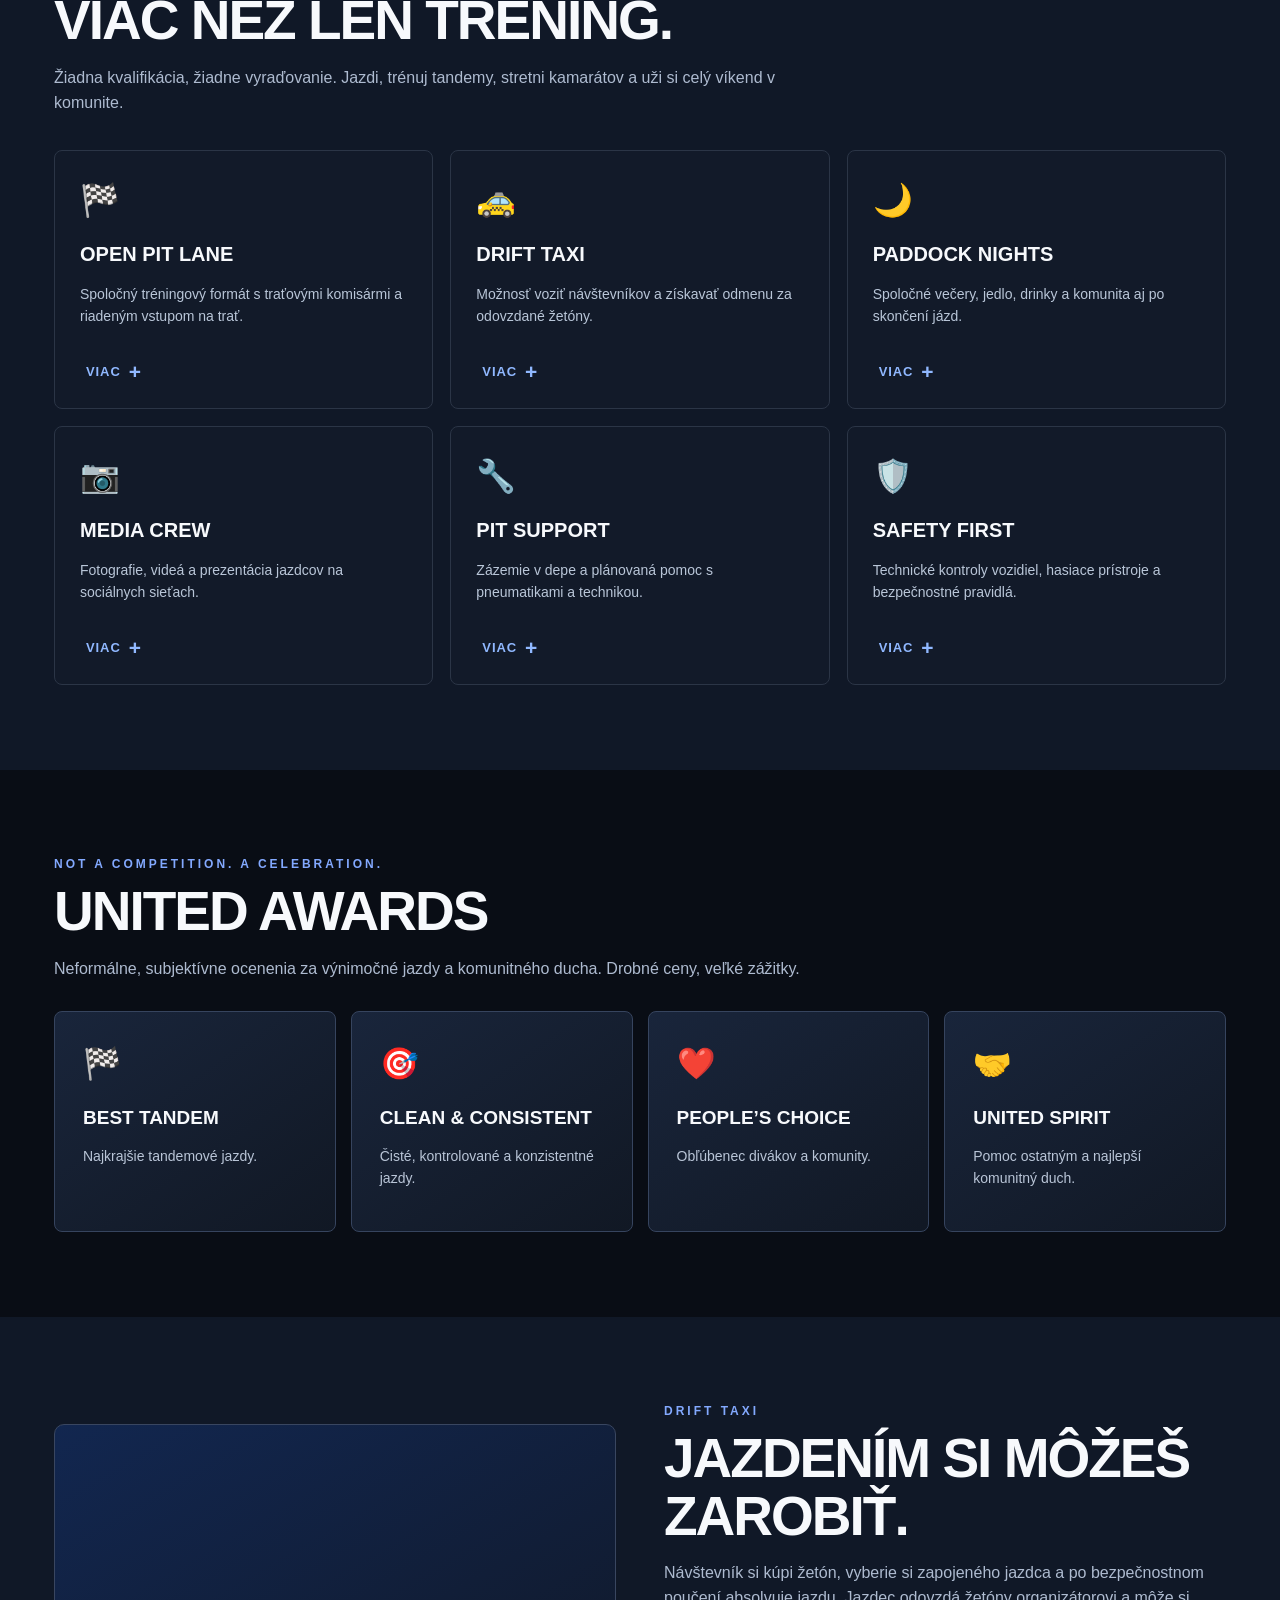
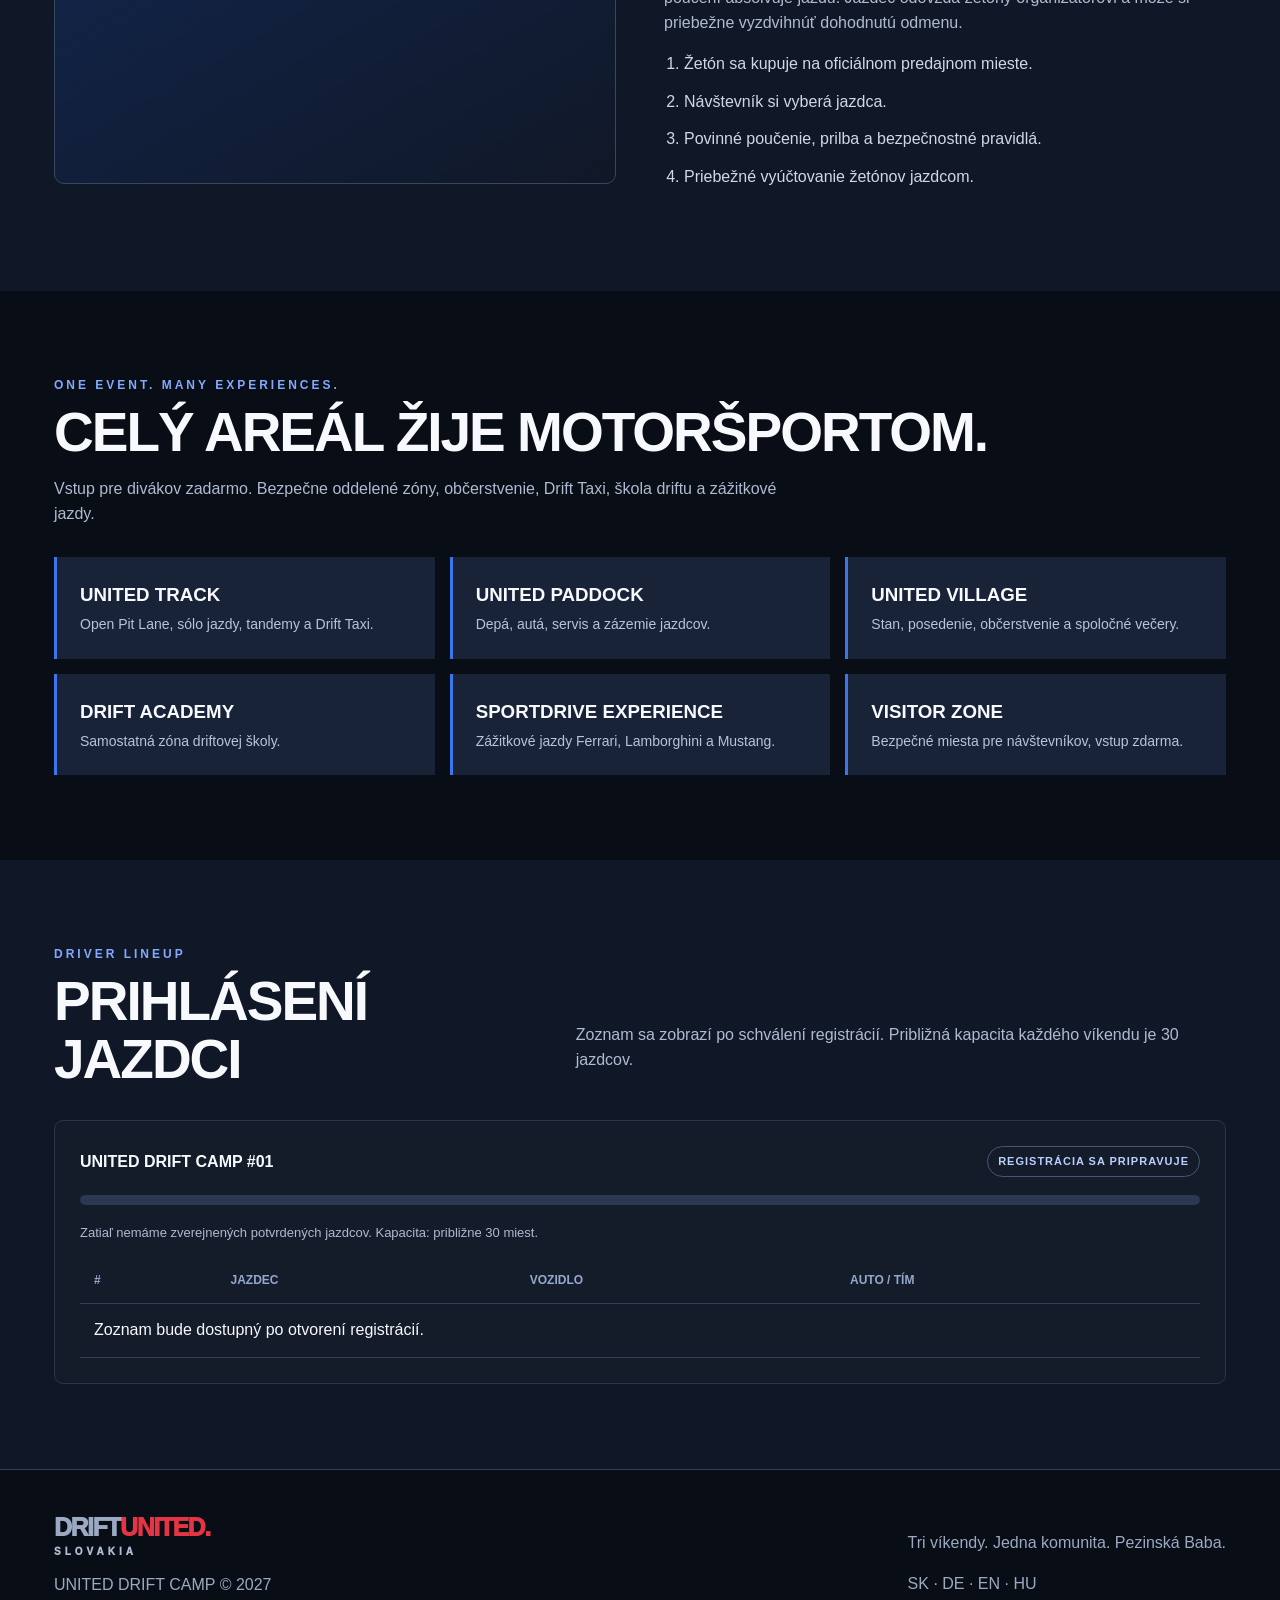
==== commit 56b15741: "Add files via upload" ====
--- a/index.html
+++ b/index.html
@@ -27,6 +27,16 @@
 .modal-backdrop.is-open{display:flex}.modal-panel{position:relative;width:min(740px,100%);max-height:min(92vh,980px);background:#111b2c;border:1px solid #456084;border-radius:16px;box-shadow:0 28px 100px #000b;overflow:hidden}
 .modal-scroll{overflow-y:auto;max-height:min(92vh,980px);padding:35px}.modal-content{display:block}.modal-content>.card{margin-top:23px}.modal-close{position:absolute;z-index:3;right:14px;top:12px;width:42px;height:42px;border:1px solid #526078;border-radius:50%;background:#1e2c42;color:#fff;font-size:30px;line-height:1;cursor:pointer}.modal-content .heading{font-size:clamp(28px,4vw,42px)}body.modal-open{overflow:hidden}
 @media(max-width:600px){.modal-backdrop{padding:0}.modal-panel{width:100%;height:100dvh;max-height:100dvh;border-radius:0}.modal-scroll{max-height:100dvh;padding:68px 17px 28px}.modal-content .form{grid-template-columns:1fr}}
+
+/* V1.4 – expandable Why United cards */
+.feature{display:flex;flex-direction:column;align-items:flex-start;transition:border-color .2s,transform .2s}
+.feature .feature-more{margin-top:auto;padding-top:20px;border:0;background:none;color:#90b8ff;font:inherit;font-size:13px;font-weight:800;letter-spacing:.07em;cursor:pointer;display:flex;align-items:center;gap:8px}
+.feature .feature-more:hover,.feature .feature-more:focus-visible{color:white}
+.feature .feature-more::after{content:'+';font-size:21px;line-height:1}
+.feature.is-expanded .feature-more::after{content:'−'}
+.feature .feature-detail{margin-top:14px;border-top:1px solid rgba(153,185,227,.22);padding-top:14px;color:#d6e2f4;line-height:1.7;font-size:14px}
+.feature .feature-detail[hidden]{display:none}
+.feature.is-expanded{border-color:#397be8}
 </style></head><body>
 <header><div class="wrap nav"><a href="#home" class="logo">DRIFT<span>UNITED.</span><small>SLOVAKIA</small></a><nav class="links" id="links"><a href="#weekends" data-i="navWeekends">VÍKENDY</a><a href="#benefits" data-i="navBenefits">PRE JAZDCOV</a><a href="#awards">UNITED AWARDS</a><a href="#visitors" data-i="navVisitors">NÁVŠTEVNÍCI</a><a href="#drivers" data-i="navDrivers">JAZDCI</a><a href="#register" class="btn" data-i="register">REGISTRÁCIA</a></nav><div style="display:flex;gap:10px;align-items:center"><select id="language" class="lang" aria-label="Language"><option value="sk">SK</option><option value="de">DE</option><option value="en">EN</option><option value="hu">HU</option></select><button class="menu" id="menu">☰</button></div></div></header>
 <main><div class="hero" id="home"><div class="wrap"><div class="eyebrow">PEZINSKÁ BABA / SEASON 2027</div><h1>UNITED<br><em>DRIFT CAMP.</em></h1><p data-i="heroText">VÍKEND PLNÝ MOTORŠPORTU A ZÁBAVY.</p><div class="actions hero-actions"><a class="btn visitor-btn" href="#visitors" data-i="forVisitors">PRE NÁVŠTEVNÍKOV</a><a class="btn blue" href="#weekends" data-i="viewDates">POZRIEŤ TERMÍNY</a><a class="btn" href="#register" data-i="registerDriver">REGISTRÁCIA JAZDCA</a></div></div></div>
@@ -40,7 +50,8 @@
 </main><footer class="foot"><div class="wrap"><div><div class="logo">DRIFT<span>UNITED.</span><small>SLOVAKIA</small></div><p>UNITED DRIFT CAMP © 2027</p></div><div><p data-i="footerText">Tri víkendy. Jedna komunita. Pezinská Baba.</p><p>SK · DE · EN · HU</p></div></div></footer>
 <script>
 const translations={sk:{forVisitors:'PRE NÁVŠTEVNÍKOV',navWeekends:'VÍKENDY',navBenefits:'PRE JAZDCOV',navVisitors:'NÁVŠTEVNÍCI',navDrivers:'JAZDCI',register:'REGISTRÁCIA',heroText:'VÍKEND PLNÝ MOTORŠPORTU A ZÁBAVY.',registerDriver:'REGISTRÁCIA JAZDCA',viewDates:'POZRIEŤ TERMÍNY',weekends:'VÍKENDY',driversPer:'JAZDCOV / VÍKEND',freeEntry:'VSTUP PRE DIVÁKOV',threeWeekends:'TRI VÍKENDY. JEDNA TRAŤ.',weekendsIntro:'Každý camp trvá od piatku do nedele. Prioritou sú celovíkendové vstupy, obmedzený počet miest bude aj na sobotu alebo nedeľu.',datesPending:'Presné termíny, ceny a kapacity jednotlivých dní zverejníme po potvrdení.',moreThanTraining:'VIAC NEŽ LEN TRÉNING.',whyText:'Žiadna kvalifikácia, žiadne vyraďovanie. Jazdi, trénuj tandemy, stretni kamarátov a uži si celý víkend v komunite.',awardsText:'Neformálne, subjektívne ocenenia za výnimočné jazdy a komunitného ducha. Drobné ceny, veľké zážitky.',earnDriving:'JAZDENÍM SI MÔŽEŠ ZAROBIŤ.',taxiText:'Návštevník si kúpi žetón, vyberie si zapojeného jazdca a po bezpečnostnom poučení absolvuje jazdu. Jazdec odovzdá žetóny organizátorovi a môže si priebežne vyzdvihnúť dohodnutú odmenu.',taxiStep1:'Žetón sa kupuje na oficiálnom predajnom mieste.',taxiStep2:'Návštevník si vyberá jazdca.',taxiStep3:'Povinné poučenie, prilba a bezpečnostné pravidlá.',taxiStep4:'Priebežné vyúčtovanie žetónov jazdcom.',wholeArea:'CELÝ AREÁL ŽIJE MOTORŠPORTOM.',areaIntro:'Vstup pre divákov zadarmo. Bezpečne oddelené zóny, občerstvenie, Drift Taxi, škola driftu a zážitkové jazdy.',registeredDrivers:'PRIHLÁSENÍ JAZDCI',driversInfo:'Zoznam sa zobrazí po schválení registrácií. Približná kapacita každého víkendu je 30 jazdcov.',registrationSoon:'REGISTRÁCIA SA PRIPRAVUJE',noConfirmed:'Zatiaľ nemáme zverejnených potvrdených jazdcov. Kapacita: približne 30 miest.',driver:'JAZDEC',car:'Vozidlo',team:'AUTO / TÍM',lineupEmpty:'Zoznam bude dostupný po otvorení registrácií.',driverRegistration:'REGISTRÁCIA JAZDCA.',registerIntro:'Prihlášku musí schváliť organizátor. Platobné údaje na úhradu štartovného bankovým prevodom dostane jazdec až po schválení.',demoWarning:'Aktuálne ide o ukážkový formulár bez serverového spracovania. Odoslaním sa zatiaľ nevytvorí skutočná registrácia.',fullName:'Meno a priezvisko',phone:'Telefón',weekendChoice:'Víkend',startNumber:'Štartovné číslo',teamOptional:'Názov auta / tímu (nepovinné)',participation:'Účasť',fullWeekend:'Celý víkend',saturday:'Iba sobota',sunday:'Iba nedeľa',taxiInterest:'Záujem o Drift Taxi',yes:'Áno',no:'Nie',submitApplication:'PRIPRAVIŤ PRIHLÁŠKU',footerText:'Tri víkendy. Jedna komunita. Pezinská Baba.',pending:'TERMÍN PRIPRAVUJEME',friday:'PIATOK',weekend:'PIATOK – NEDEĽA',details:'VYBRAŤ VÍKEND',capacity:'~30 JAZDCOV',features:[['🏁','OPEN PIT LANE','Spoločný tréningový formát s traťovými komisármi a riadeným vstupom na trať.'],['🚕','DRIFT TAXI','Možnosť voziť návštevníkov a získavať odmenu za odovzdané žetóny.'],['🌙','PADDOCK NIGHTS','Spoločné večery, jedlo, drinky a komunita aj po skončení jázd.'],['📷','MEDIA CREW','Fotografie, videá a prezentácia jazdcov na sociálnych sieťach.'],['🔧','PIT SUPPORT','Zázemie v depe a plánovaná pomoc s pneumatikami a technikou.'],['🛡️','SAFETY FIRST','Technické kontroly vozidiel, hasiace prístroje a bezpečnostné pravidlá.']],awards:[['🏁','BEST TANDEM','Najkrajšie tandemové jazdy.'],['🎯','CLEAN & CONSISTENT','Čisté, kontrolované a konzistentné jazdy.'],['❤️',"PEOPLE’S CHOICE",'Obľúbenec divákov a komunity.'],['🤝','UNITED SPIRIT','Pomoc ostatným a najlepší komunitný duch.']],zones:[['UNITED TRACK','Open Pit Lane, sólo jazdy, tandemy a Drift Taxi.'],['UNITED PADDOCK','Depá, autá, servis a zázemie jazdcov.'],['UNITED VILLAGE','Stan, posedenie, občerstvenie a spoločné večery.'],['DRIFT ACADEMY','Samostatná zóna driftovej školy.'],['SPORTDRIVE EXPERIENCE','Zážitkové jazdy Ferrari, Lamborghini a Mustang.'],['VISITOR ZONE','Bezpečné miesta pre návštevníkov, vstup zdarma.']]},en:{forVisitors:'FOR VISITORS',navWeekends:'WEEKENDS',navBenefits:'FOR DRIVERS',navVisitors:'VISITORS',navDrivers:'DRIVERS',register:'REGISTER',heroText:'Three weekends. One community. Open Pit Lane, tandems, Drift Taxi and evenings together. Without race pressure.',registerDriver:'DRIVER REGISTRATION',viewDates:'VIEW EVENTS',weekends:'WEEKENDS',driversPer:'DRIVERS / WEEKEND',freeEntry:'FREE SPECTATOR ENTRY',threeWeekends:'THREE WEEKENDS. ONE TRACK.',weekendsIntro:'Each camp runs Friday to Sunday. Full-weekend entries have priority, with limited Saturday or Sunday passes.',datesPending:'Exact dates, prices and daily capacities will be announced once confirmed.',moreThanTraining:'MORE THAN PRACTICE.',whyText:'No qualifying, no elimination. Drive, practise tandems, meet friends and enjoy a full weekend with the community.',awardsText:'Informal, subjective awards for outstanding driving and community spirit. Small prizes, great memories.',earnDriving:'GET REWARDED FOR DRIVING.',taxiText:'Visitors buy a token and choose a participating driver. After the safety briefing, they enjoy a ride. Drivers redeem collected tokens with the organizer, including during the event.',taxiStep1:'Buy a token at the official sales point.',taxiStep2:'Visitors choose their driver.',taxiStep3:'Safety briefing, helmet and rules are mandatory.',taxiStep4:'Drivers can redeem tokens during the event.',wholeArea:'A WHOLE VENUE OF MOTORSPORT.',areaIntro:'Free spectator entry. Separate safety zones, food, Drift Taxi, drift school and supercar experiences.',registeredDrivers:'REGISTERED DRIVERS',driversInfo:'Approved participants will be listed here. Approximate capacity: 30 drivers per weekend.',registrationSoon:'REGISTRATION COMING SOON',noConfirmed:'No confirmed drivers published yet. Approximate capacity: 30 places.',driver:'DRIVER',car:'Car',team:'CAR / TEAM',lineupEmpty:'The list will appear once registration opens.',driverRegistration:'DRIVER REGISTRATION.',registerIntro:'All applications require organizer approval. Bank transfer instructions are sent after approval.',demoWarning:'This is a demo form without backend processing. Submitting does not create a real registration.',fullName:'Full name',phone:'Phone',weekendChoice:'Weekend',startNumber:'Race number',teamOptional:'Car name / team (optional)',participation:'Participation',fullWeekend:'Full weekend',saturday:'Saturday only',sunday:'Sunday only',taxiInterest:'Interested in Drift Taxi',yes:'Yes',no:'No',submitApplication:'PREPARE APPLICATION',footerText:'Three weekends. One community. Pezinská Baba.',pending:'DATE TO BE ANNOUNCED',friday:'FRIDAY',weekend:'FRIDAY – SUNDAY',details:'SELECT WEEKEND',capacity:'~30 DRIVERS',features:[['🏁','OPEN PIT LANE','Shared practice format with marshals and controlled track access.'],['🚕','DRIFT TAXI','Take visitors for rides and receive compensation for collected tokens.'],['🌙','PADDOCK NIGHTS','Food, drinks, friends and evenings together after track time.'],['📷','MEDIA CREW','Photography, videos and social media coverage.'],['🔧','PIT SUPPORT','Paddock facilities and planned tyre and technical support.'],['🛡️','SAFETY FIRST','Vehicle inspections, extinguishers and safety procedures.']],awards:[['🏁','BEST TANDEM','The most impressive tandem runs.'],['🎯','CLEAN & CONSISTENT','Controlled and consistent driving.'],['❤️',"PEOPLE’S CHOICE",'The crowd favourite.'],['🤝','UNITED SPIRIT','Helping others and building the community.']],zones:[['UNITED TRACK','Open Pit Lane, solo runs, tandems and Drift Taxi.'],['UNITED PADDOCK','Driver paddock, service and facilities.'],['UNITED VILLAGE','Food, drinks, seating and evening gatherings.'],['DRIFT ACADEMY','Separate drift school area.'],['SPORTDRIVE EXPERIENCE','Ferrari, Lamborghini and Mustang experiences.'],['VISITOR ZONE','Safe spectator areas and free admission.']]},de:{forVisitors:'FÜR BESUCHER',navWeekends:'WOCHENENDEN',navBenefits:'FÜR FAHRER',navVisitors:'BESUCHER',navDrivers:'FAHRER',register:'ANMELDUNG',heroText:'Drei Wochenenden. Eine Community. Open Pit Lane, Tandems, Drift Taxi und gemeinsame Abende. Ohne Renndruck.',registerDriver:'FAHRERANMELDUNG',viewDates:'TERMINE ANSEHEN',weekends:'WOCHENENDEN',driversPer:'FAHRER / WOCHENENDE',freeEntry:'EINTRITT FREI',threeWeekends:'DREI WOCHENENDEN. EINE STRECKE.',weekendsIntro:'Jedes Camp dauert von Freitag bis Sonntag. Wochenendtickets haben Vorrang, begrenzte Tagesplätze für Samstag oder Sonntag.',datesPending:'Genaue Termine, Preise und Tageskapazitäten folgen nach Bestätigung.',moreThanTraining:'MEHR ALS TRAINING.',whyText:'Keine Qualifikation, kein Ausscheiden. Fahren, Tandems trainieren, Freunde treffen und das Wochenende genießen.',awardsText:'Informelle, subjektive Auszeichnungen für besondere Fahrten und Teamgeist. Kleine Preise, große Erinnerungen.',earnDriving:'FAHREN UND DABEI VERDIENEN.',taxiText:'Besucher kaufen einen Token und wählen einen teilnehmenden Fahrer. Nach der Sicherheitseinweisung folgt die Mitfahrt. Fahrer können gesammelte Tokens auch während der Veranstaltung einlösen.',taxiStep1:'Token an der offiziellen Verkaufsstelle kaufen.',taxiStep2:'Besucher wählen ihren Fahrer.',taxiStep3:'Sicherheitseinweisung, Helm und Regeln sind Pflicht.',taxiStep4:'Tokens können laufend eingelöst werden.',wholeArea:'MOTORSPORT IM GANZEN GELÄNDE.',areaIntro:'Eintritt frei. Getrennte Sicherheitsbereiche, Verpflegung, Drift Taxi, Driftschule und Sportwagen-Erlebnisse.',registeredDrivers:'ANGEMELDETE FAHRER',driversInfo:'Bestätigte Teilnehmer erscheinen hier. Ungefähr 30 Fahrer pro Wochenende.',registrationSoon:'ANMELDUNG BALD MÖGLICH',noConfirmed:'Noch keine bestätigten Fahrer veröffentlicht. Kapazität: etwa 30 Plätze.',driver:'FAHRER',car:'Fahrzeug',team:'AUTO / TEAM',lineupEmpty:'Die Liste erscheint nach Öffnung der Anmeldung.',driverRegistration:'FAHRERANMELDUNG.',registerIntro:'Jede Anmeldung muss vom Veranstalter bestätigt werden. Zahlungsdaten für die Überweisung folgen nach Freigabe.',demoWarning:'Dies ist ein Demoformular ohne Serververarbeitung. Es wird keine echte Anmeldung erstellt.',fullName:'Vor- und Nachname',phone:'Telefon',weekendChoice:'Wochenende',startNumber:'Startnummer',teamOptional:'Autoname / Team (optional)',participation:'Teilnahme',fullWeekend:'Ganzes Wochenende',saturday:'Nur Samstag',sunday:'Nur Sonntag',taxiInterest:'Interesse an Drift Taxi',yes:'Ja',no:'Nein',submitApplication:'ANMELDUNG VORBEREITEN',footerText:'Drei Wochenenden. Eine Community. Pezinská Baba.',pending:'TERMIN FOLGT',friday:'FREITAG',weekend:'FREITAG – SONNTAG',details:'WOCHENENDE WÄHLEN',capacity:'~30 FAHRER',features:[['🏁','OPEN PIT LANE','Gemeinsames Training mit Streckenposten und kontrolliertem Zugang.'],['🚕','DRIFT TAXI','Besucher mitnehmen und Tokens gegen Vergütung einlösen.'],['🌙','PADDOCK NIGHTS','Gemeinsame Abende mit Essen, Getränken und Freunden.'],['📷','MEDIA CREW','Fotos, Videos und Social-Media-Berichterstattung.'],['🔧','PIT SUPPORT','Fahrerlager und geplante Reifen- und Technikhilfe.'],['🛡️','SAFETY FIRST','Fahrzeugkontrollen, Feuerlöscher und Sicherheitsregeln.']],awards:[['🏁','BEST TANDEM','Die schönsten Tandemfahrten.'],['🎯','CLEAN & CONSISTENT','Saubere und konstante Fahrten.'],['❤️',"PEOPLE’S CHOICE",'Publikumsliebling.'],['🤝','UNITED SPIRIT','Hilfsbereitschaft und Gemeinschaft.']],zones:[['UNITED TRACK','Open Pit Lane, Solofahrten, Tandems und Drift Taxi.'],['UNITED PADDOCK','Fahrerlager, Service und Infrastruktur.'],['UNITED VILLAGE','Essen, Getränke und gemeinsames Beisammensein.'],['DRIFT ACADEMY','Separater Bereich der Driftschule.'],['SPORTDRIVE EXPERIENCE','Erlebnisfahrten mit Ferrari, Lamborghini und Mustang.'],['VISITOR ZONE','Sichere Besucherbereiche, Eintritt frei.']]},hu:{forVisitors:'LÁTOGATÓKNAK',navWeekends:'HÉTVÉGÉK',navBenefits:'VERSENYZŐKNEK',navVisitors:'LÁTOGATÓK',navDrivers:'PILÓTÁK',register:'REGISZTRÁCIÓ',heroText:'Három hétvége. Egy közösség. Open Pit Lane, tandem drift, Drift Taxi és közös esték. Versenynyomás nélkül.',registerDriver:'PILÓTAREGISZTRÁCIÓ',viewDates:'IDŐPONTOK',weekends:'HÉTVÉGE',driversPer:'PILÓTA / HÉTVÉGE',freeEntry:'INGYENES BELÉPÉS',threeWeekends:'HÁROM HÉTVÉGE. EGY PÁLYA.',weekendsIntro:'Minden tábor péntektől vasárnapig tart. A teljes hétvégés részvétel elsőbbséget élvez; szombatra és vasárnapra korlátozott számú hely lesz.',datesPending:'A pontos időpontokat, árakat és napi létszámokat később közöljük.',moreThanTraining:'TÖBB MINT EDZÉS.',whyText:'Nincs kvalifikáció és kiesés. Driftelj, gyakorolj tandemben, találkozz barátokkal, és élvezd a közös hétvégét.',awardsText:'Baráti, szubjektív díjak a különleges menetekért és a közösségi szellemért. Kis díjak, nagy élmények.',earnDriving:'KERESS A VEZETÉSSEL.',taxiText:'A látogatók zsetont vásárolnak, és kiválasztják a részt vevő pilótát. A biztonsági tájékoztató után következik az élményautózás. A pilóták a zsetonokat a rendezvény alatt is beválthatják.',taxiStep1:'Zsetonvásárlás a hivatalos értékesítési ponton.',taxiStep2:'A látogató választja ki a pilótát.',taxiStep3:'Kötelező biztonsági tájékoztató és sisak.',taxiStep4:'A zsetonok folyamatosan elszámolhatók.',wholeArea:'AZ EGÉSZ HELYSZÍN A MOTORSPORTRÓL SZÓL.',areaIntro:'Ingyenes belépés. Elkülönített biztonságos zónák, étel, Drift Taxi, driftiskola és sportautós élmények.',registeredDrivers:'REGISZTRÁLT PILÓTÁK',driversInfo:'A jóváhagyott résztvevők itt jelennek meg. Hétvégénként körülbelül 30 pilóta.',registrationSoon:'REGISZTRÁCIÓ HAMAROSAN',noConfirmed:'Még nincsenek közzétett jóváhagyott pilóták. Kapacitás: körülbelül 30 fő.',driver:'PILÓTA',car:'Autó',team:'AUTÓ / CSAPAT',lineupEmpty:'A lista a regisztráció megnyitása után lesz elérhető.',driverRegistration:'PILÓTAREGISZTRÁCIÓ.',registerIntro:'Minden jelentkezést a szervező hagy jóvá. Az átutalási adatokat csak jóváhagyás után küldjük el.',demoWarning:'Ez egy bemutató űrlap szerveroldali feldolgozás nélkül. A beküldés nem hoz létre valódi regisztrációt.',fullName:'Teljes név',phone:'Telefonszám',weekendChoice:'Hétvége',startNumber:'Rajtszám',teamOptional:'Autó neve / csapat (nem kötelező)',participation:'Részvétel',fullWeekend:'Teljes hétvége',saturday:'Csak szombat',sunday:'Csak vasárnap',taxiInterest:'Érdekel a Drift Taxi',yes:'Igen',no:'Nem',submitApplication:'JELENTKEZÉS ELŐKÉSZÍTÉSE',footerText:'Három hétvége. Egy közösség. Pezinská Baba.',pending:'IDŐPONT HAMAROSAN',friday:'PÉNTEK',weekend:'PÉNTEK – VASÁRNAP',details:'HÉTVÉGE KIVÁLASZTÁSA',capacity:'~30 PILÓTA',features:[['🏁','OPEN PIT LANE','Közös edzés pályabírókkal és ellenőrzött pályahasználattal.'],['🚕','DRIFT TAXI','Vigyél utasokat, és váltsd be a kapott zsetonokat.'],['🌙','PADDOCK NIGHTS','Közös esték étellel, italokkal és barátokkal.'],['📷','MEDIA CREW','Fotók, videók és közösségi médiás megjelenés.'],['🔧','PIT SUPPORT','Depó és tervezett gumis, műszaki segítség.'],['🛡️','SAFETY FIRST','Autóellenőrzés, tűzoltó készülékek és biztonsági szabályok.']],awards:[['🏁','BEST TANDEM','A legszebb tandem menetek.'],['🎯','CLEAN & CONSISTENT','Tiszta és egyenletes driftelés.'],['❤️',"PEOPLE’S CHOICE",'A közönség kedvence.'],['🤝','UNITED SPIRIT','Segítőkészség és közösségi szellem.']],zones:[['UNITED TRACK','Open Pit Lane, szóló menetek, tandemek és Drift Taxi.'],['UNITED PADDOCK','Depó, szerviz és pilótabázis.'],['UNITED VILLAGE','Ételek, italok és közös esték.'],['DRIFT ACADEMY','Elkülönített driftiskolai terület.'],['SPORTDRIVE EXPERIENCE','Ferrari, Lamborghini és Mustang élményvezetések.'],['VISITOR ZONE','Biztonságos látogatói zónák, ingyenes belépés.']]}};
-function escapeHtml(s){return String(s).replace(/[&<>"']/g,c=>({'&':'&amp;','<':'&lt;','>':'&gt;','"':'&quot;',"'":'&#39;'}[c]))}function render(lang){const t=translations[lang]||translations.sk;document.documentElement.lang=lang;document.querySelectorAll('[data-i]').forEach(el=>{const k=el.dataset.i;if(typeof t[k]==='string')el.textContent=t[k]});document.getElementById('weekendCards').innerHTML=[1,2,3].map(n=>`<article class="card"><div class="topline"></div><div class="card-inner"><span class="pill">${escapeHtml(t.pending)}</span><h3 style="margin-top:22px">UNITED DRIFT CAMP #0${n}</h3><div class="date">📍 PEZINSKÁ BABA · 2027</div><p>🕒 ${escapeHtml(t.weekend)}<br>👥 ${escapeHtml(t.capacity)}</p><a href="#register" class="btn blue" data-weekend="${n}">${escapeHtml(t.details)}</a></div></article>`).join('');document.getElementById('featureCards').innerHTML=t.features.map(x=>`<div class="feature"><div class="symbol">${x[0]}</div><b>${escapeHtml(x[1])}</b><p>${escapeHtml(x[2])}</p></div>`).join('');document.getElementById('awardCards').innerHTML=t.awards.map(x=>`<div class="award"><div class="symbol">${x[0]}</div><strong>${escapeHtml(x[1])}</strong><p>${escapeHtml(x[2])}</p></div>`).join('');document.getElementById('zoneCards').innerHTML=t.zones.map(x=>`<div class="zone"><h3>${escapeHtml(x[0])}</h3><p>${escapeHtml(x[1])}</p></div>`).join('');document.querySelectorAll('[data-weekend]').forEach(a=>a.addEventListener('click',()=>document.querySelector('[name=weekend]').value=a.dataset.weekend));document.title='Drift United Slovakia | United Drift Camp 2027'}document.getElementById('language').addEventListener('change',e=>render(e.target.value));document.getElementById('menu').addEventListener('click',()=>document.getElementById('links').classList.toggle('open'));document.querySelectorAll('#links a').forEach(a=>a.addEventListener('click',()=>document.getElementById('links').classList.remove('open')));document.getElementById('registrationForm').addEventListener('submit',e=>{e.preventDefault();const f=new FormData(e.target);const data=Object.fromEntries(f.entries());const text=Object.entries(data).map(([k,v])=>`${k}: ${v}`).join('\n');const status=document.getElementById('formStatus');status.style.display='block';status.textContent=({sk:'Toto je demo. Prihláška sa neodoslala. Údaje môžete skopírovať pomocou tlačidla nižšie.',en:'Demo only. No application has been sent. You can copy the data below.',de:'Nur Demo. Keine Anmeldung wurde gesendet. Sie können die Daten unten kopieren.',hu:'Csak bemutató. A jelentkezés nem lett elküldve. Az adatokat alább másolhatod.'})[document.getElementById('language').value];let b=document.getElementById('copyDemo');if(!b){b=document.createElement('button');b.id='copyDemo';b.type='button';b.className='btn outline';status.after(b)}b.textContent='COPY / KOPÍROVAŤ';b.onclick=()=>navigator.clipboard?.writeText(text)});
+const featureDetails={"sk": ["Open Pit Lane znamená viac času za volantom a menej čakania. Žiadne povinné kvalifikácie ani vyraďovanie. Na trať sa vstupuje podľa pokynov traťových komisárov; jazdiť môžeš sólo aj v schválenom tandeme. Bezpečnosť a plynulosť jazdenia sú vždy na prvom mieste.", "Zapojení jazdci môžu počas víkendu voziť návštevníkov v rámci organizovaného Drift Taxi. Divák si kúpi žetón a vyberie jazdca. Po bezpečnostnom poučení a s prilbou absolvuje jazdu. Jazdec môže získané žetóny priebežne vymieňať za dohodnutú odmenu. Účasť jazdca podlieha schváleniu organizátora.", "Po skončení jazdenia zostávame spolu. Spoločné posedenia, jedlo, drinky a rozhovory v depe robia z tréningu celý víkend s priateľmi. United Paddock Nights sú o komunite, nie o výsledkových tabuľkách.", "Chceme zachytiť tie najlepšie momenty z trate aj paddocku. Fotografie, krátke videá a výbery z jázd budeme zdieľať najmä na sociálnych sieťach Drift United. Jazdci tak získajú spomienky aj priestor ukázať seba a svoj tím.", "V depe plánujeme spoločné zázemie a pomoc s pneumatikami či základnými technickými potrebami podľa dostupných možností. Presný rozsah služieb a prípadné ceny zverejníme pred podujatím.", "Každé auto môže organizátor pred jazdou technicky skontrolovať. Nevyhovujúce vozidlo na trať nepustíme. V depách budú povinné hasiace prístroje; na trati dohliadajú komisári. Jazdci aj pasažieri musia dodržiavať pravidlá a používať predpísanú výstroj."], "en": ["Open Pit Lane means more seat time and less waiting. No mandatory qualifying or elimination. Marshals control track entry, with solo runs and approved tandems. Safety and smooth operation always come first.", "Approved drivers can offer Drift Taxi passenger rides during the weekend. Visitors buy a token and choose their driver. After a safety briefing and with a helmet, they enjoy a ride. Drivers may redeem tokens for agreed compensation throughout the event. Driver participation requires organizer approval.", "The experience continues after track time: shared meals, drinks and conversations in the paddock. United Paddock Nights are about friends and community, not results tables.", "We aim to capture the best moments on track and in the paddock. Photos, short videos and highlights will mainly appear on Drift United social channels, giving drivers memories and visibility for their teams.", "Shared paddock facilities and possible tyre or basic technical support are planned, subject to availability. Details and any charges will be announced before the event.", "The organizer may inspect every car and refuse track access to an unsafe vehicle. Fire extinguishers are required in the paddock, and marshals supervise the track. Drivers and passengers must follow safety rules and use the required equipment."], "de": ["Open Pit Lane bedeutet mehr Fahrzeit und weniger Warten. Keine Pflichtqualifikation und kein Ausscheiden. Streckenposten regeln die Einfahrt; Solo- und genehmigte Tandemfahrten sind möglich. Sicherheit geht vor.", "Zugelassene Fahrer können Besucher im Rahmen des Drift Taxi mitnehmen. Besucher kaufen einen Token und wählen ihren Fahrer. Nach der Sicherheitseinweisung und mit Helm beginnt die Mitfahrt. Fahrer können Tokens während der Veranstaltung gegen die vereinbarte Vergütung einlösen.", "Nach dem Fahren bleiben wir zusammen: gemeinsames Essen, Getränke und Gespräche im Fahrerlager. Bei United Paddock Nights zählen Freundschaft und Gemeinschaft, nicht Ergebnislisten.", "Wir möchten die besten Momente auf der Strecke und im Fahrerlager festhalten. Fotos, kurze Videos und Highlights veröffentlichen wir vor allem auf den Social-Media-Kanälen von Drift United.", "Gemeinsame Infrastruktur im Fahrerlager sowie mögliche Reifen- und technische Hilfe sind je nach Verfügbarkeit geplant. Umfang und eventuelle Kosten werden vorab bekannt gegeben.", "Der Veranstalter darf jedes Fahrzeug technisch kontrollieren und unsichere Fahrzeuge von der Strecke ausschließen. Feuerlöscher im Fahrerlager sind Pflicht; Streckenposten überwachen die Fahrten. Sicherheitsregeln und vorgeschriebene Ausrüstung gelten für alle."], "hu": ["Az Open Pit Lane több vezetést és kevesebb várakozást jelent. Nincs kötelező kvalifikáció vagy kiesés. A pályára lépést pályabírók irányítják; egyéni és jóváhagyott tandem menetek is lehetségesek. A biztonság az első.", "A jóváhagyott pilóták Drift Taxi utasokat vihetnek. A látogatók zsetont vásárolnak és pilótát választanak. Biztonsági tájékoztató és sisak után indulhat az élménymenet. A pilóták a zsetonokat a rendezvény alatt is beválthatják a megállapodott díjazásra.", "A pályaidő után is együtt maradunk: közös étkezések, italok és beszélgetések a depóban. A United Paddock Nights a barátokról és a közösségről szól, nem az eredménylistáról.", "Megörökítjük a pálya és a depó legjobb pillanatait. Fotókat, rövid videókat és kiemelt meneteket elsősorban a Drift United közösségi oldalain osztunk meg.", "Közös depóháttér és lehetőség szerint gumis, illetve alapvető műszaki segítség várható. A szolgáltatások pontos körét és esetleges díjait a rendezvény előtt közöljük.", "A szervező bármely autót műszakilag ellenőrizhet, és a nem biztonságos járműveket kizárhatja a pályáról. A depóban tűzoltó készülék kötelező, a pályát bírók felügyelik. A biztonsági szabályok és az előírt felszerelés mindenkire vonatkoznak."]};
+function escapeHtml(s){return String(s).replace(/[&<>"']/g,c=>({'&':'&amp;','<':'&lt;','>':'&gt;','"':'&quot;',"'":'&#39;'}[c]))}function render(lang){const t=translations[lang]||translations.sk;document.documentElement.lang=lang;document.querySelectorAll('[data-i]').forEach(el=>{const k=el.dataset.i;if(typeof t[k]==='string')el.textContent=t[k]});document.getElementById('weekendCards').innerHTML=[1,2,3].map(n=>`<article class="card"><div class="topline"></div><div class="card-inner"><span class="pill">${escapeHtml(t.pending)}</span><h3 style="margin-top:22px">UNITED DRIFT CAMP #0${n}</h3><div class="date">📍 PEZINSKÁ BABA · 2027</div><p>🕒 ${escapeHtml(t.weekend)}<br>👥 ${escapeHtml(t.capacity)}</p><a href="#register" class="btn blue" data-weekend="${n}">${escapeHtml(t.details)}</a></div></article>`).join('');document.getElementById('featureCards').innerHTML=t.features.map((x,i)=>`<div class="feature" id="feature-${i}"><div class="symbol">${x[0]}</div><b>${escapeHtml(x[1])}</b><p>${escapeHtml(x[2])}</p><button type="button" class="feature-more" aria-expanded="false" aria-controls="feature-detail-${i}" data-feature="${i}">${escapeHtml(({sk:'VIAC',en:'MORE',de:'MEHR',hu:'TÖBB'})[lang]||'VIAC')}</button><div class="feature-detail" id="feature-detail-${i}" hidden>${escapeHtml(featureDetails[lang][i])}</div></div>`).join('');document.getElementById('awardCards').innerHTML=t.awards.map(x=>`<div class="award"><div class="symbol">${x[0]}</div><strong>${escapeHtml(x[1])}</strong><p>${escapeHtml(x[2])}</p></div>`).join('');document.getElementById('zoneCards').innerHTML=t.zones.map(x=>`<div class="zone"><h3>${escapeHtml(x[0])}</h3><p>${escapeHtml(x[1])}</p></div>`).join('');document.querySelectorAll('[data-weekend]').forEach(a=>a.addEventListener('click',()=>document.querySelector('[name=weekend]').value=a.dataset.weekend));document.title='Drift United Slovakia | United Drift Camp 2027'}document.getElementById('language').addEventListener('change',e=>render(e.target.value));document.getElementById('menu').addEventListener('click',()=>document.getElementById('links').classList.toggle('open'));document.querySelectorAll('#links a').forEach(a=>a.addEventListener('click',()=>document.getElementById('links').classList.remove('open')));document.getElementById('registrationForm').addEventListener('submit',e=>{e.preventDefault();const f=new FormData(e.target);const data=Object.fromEntries(f.entries());const text=Object.entries(data).map(([k,v])=>`${k}: ${v}`).join('\n');const status=document.getElementById('formStatus');status.style.display='block';status.textContent=({sk:'Toto je demo. Prihláška sa neodoslala. Údaje môžete skopírovať pomocou tlačidla nižšie.',en:'Demo only. No application has been sent. You can copy the data below.',de:'Nur Demo. Keine Anmeldung wurde gesendet. Sie können die Daten unten kopieren.',hu:'Csak bemutató. A jelentkezés nem lett elküldve. Az adatokat alább másolhatod.'})[document.getElementById('language').value];let b=document.getElementById('copyDemo');if(!b){b=document.createElement('button');b.id='copyDemo';b.type='button';b.className='btn outline';status.after(b)}b.textContent='COPY / KOPÍROVAŤ';b.onclick=()=>navigator.clipboard?.writeText(text)});
 const regModal=document.getElementById('registrationModal');
 const regClose=document.getElementById('closeRegistration');
 let lastRegTrigger=null;
@@ -50,5 +61,6 @@
 regClose.addEventListener('click',closeRegistration);
 regModal.addEventListener('click',e=>{if(e.target===regModal)closeRegistration()});
 document.addEventListener('keydown',e=>{if(e.key==='Escape'&&regModal.classList.contains('is-open'))closeRegistration();});
+document.getElementById('featureCards').addEventListener('click',function(e){const btn=e.target.closest('[data-feature]');if(!btn)return;const card=btn.closest('.feature');const detail=card.querySelector('.feature-detail');const open=btn.getAttribute('aria-expanded')!=='true';btn.setAttribute('aria-expanded',String(open));detail.hidden=!open;card.classList.toggle('is-expanded',open);const lang=document.documentElement.lang;btn.textContent=open?({sk:'MENEJ',en:'LESS',de:'WENIGER',hu:'KEVESEBB'}[lang]):({sk:'VIAC',en:'MORE',de:'MEHR',hu:'TÖBB'}[lang]);});
 render('sk');
 </script></body></html>
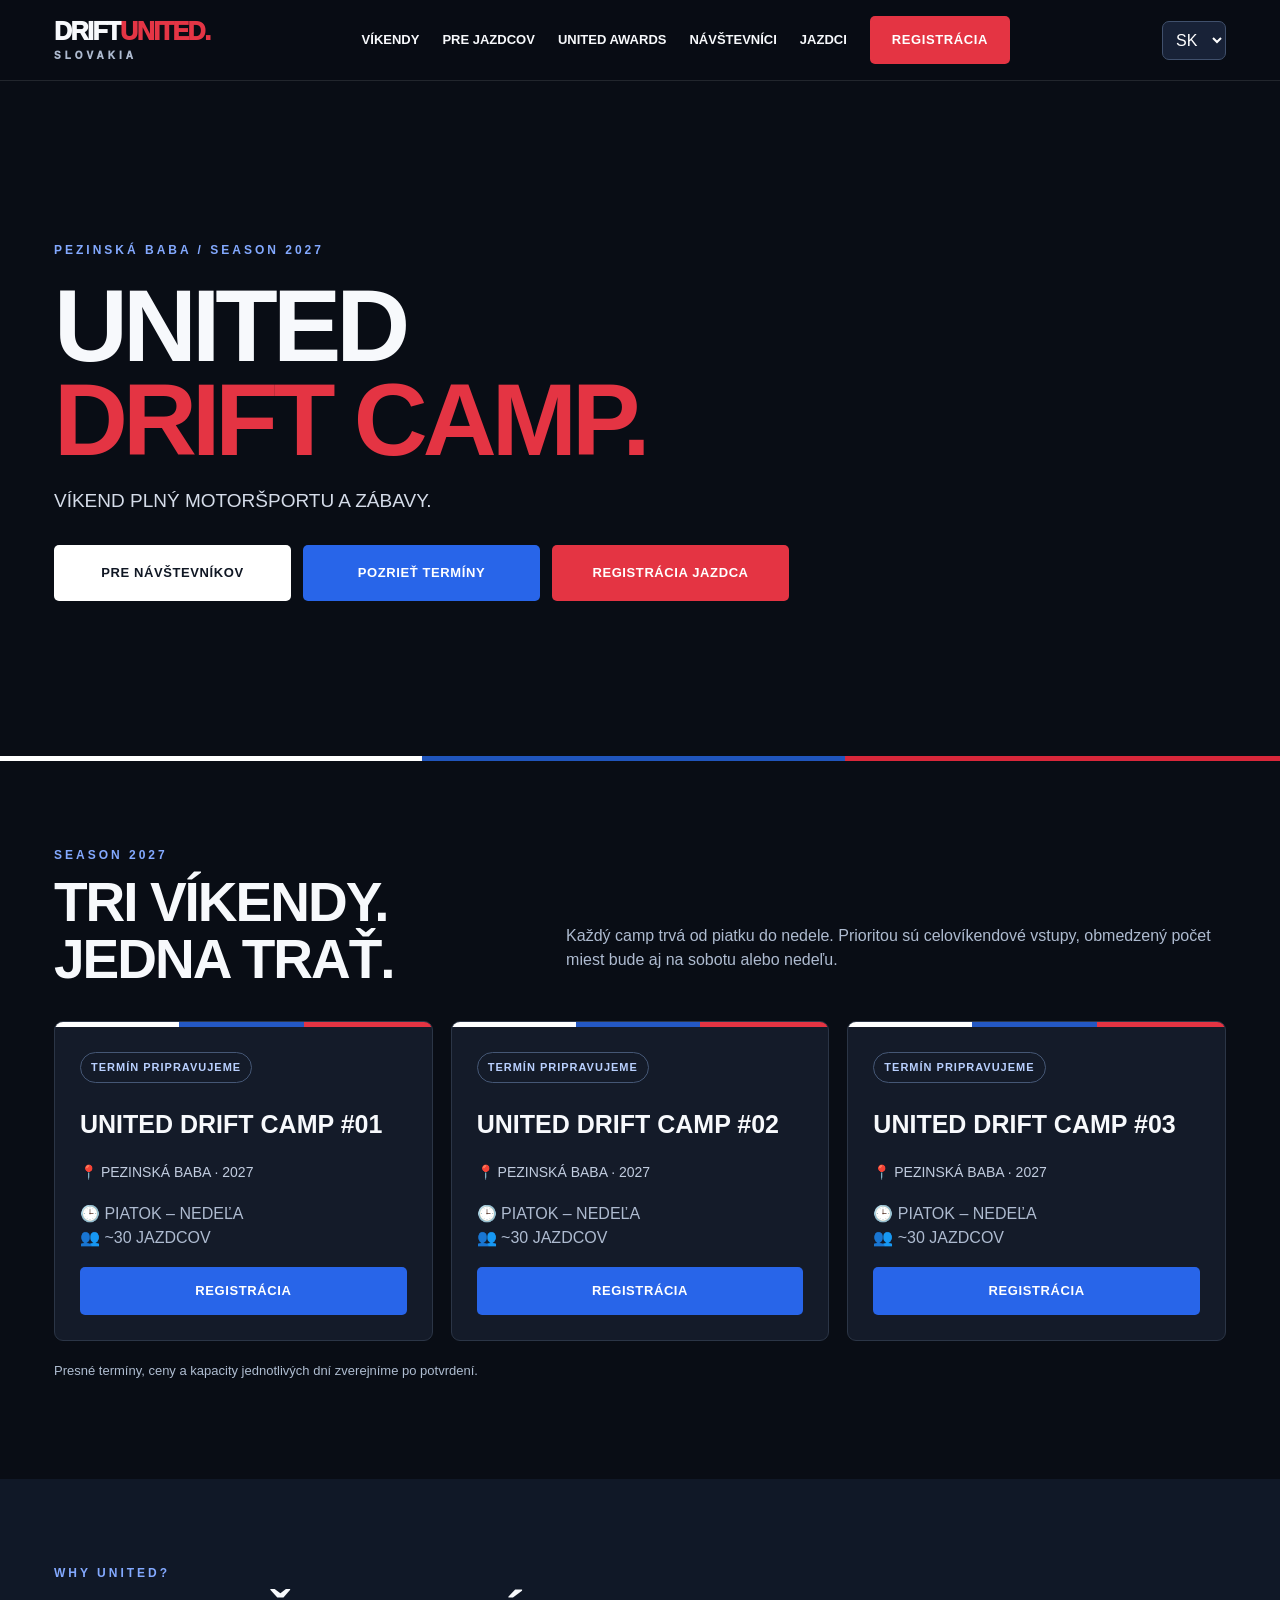
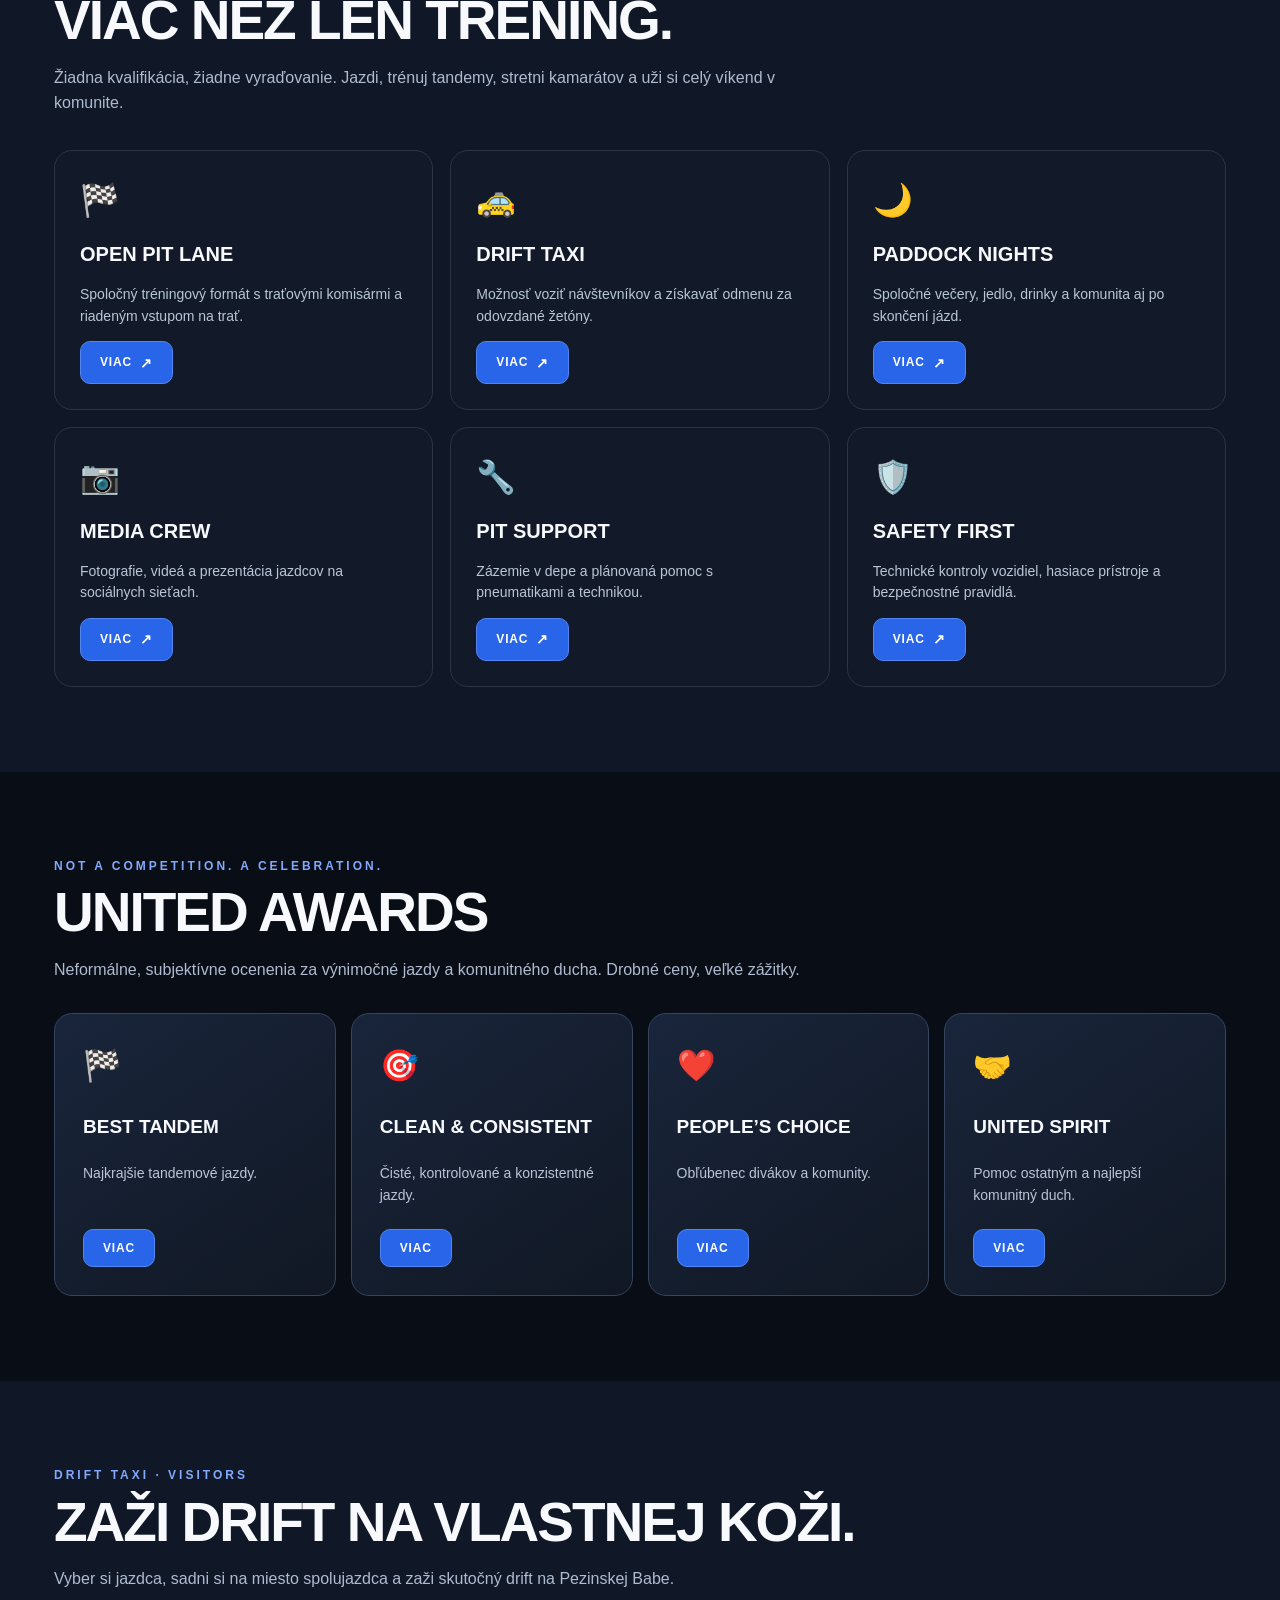
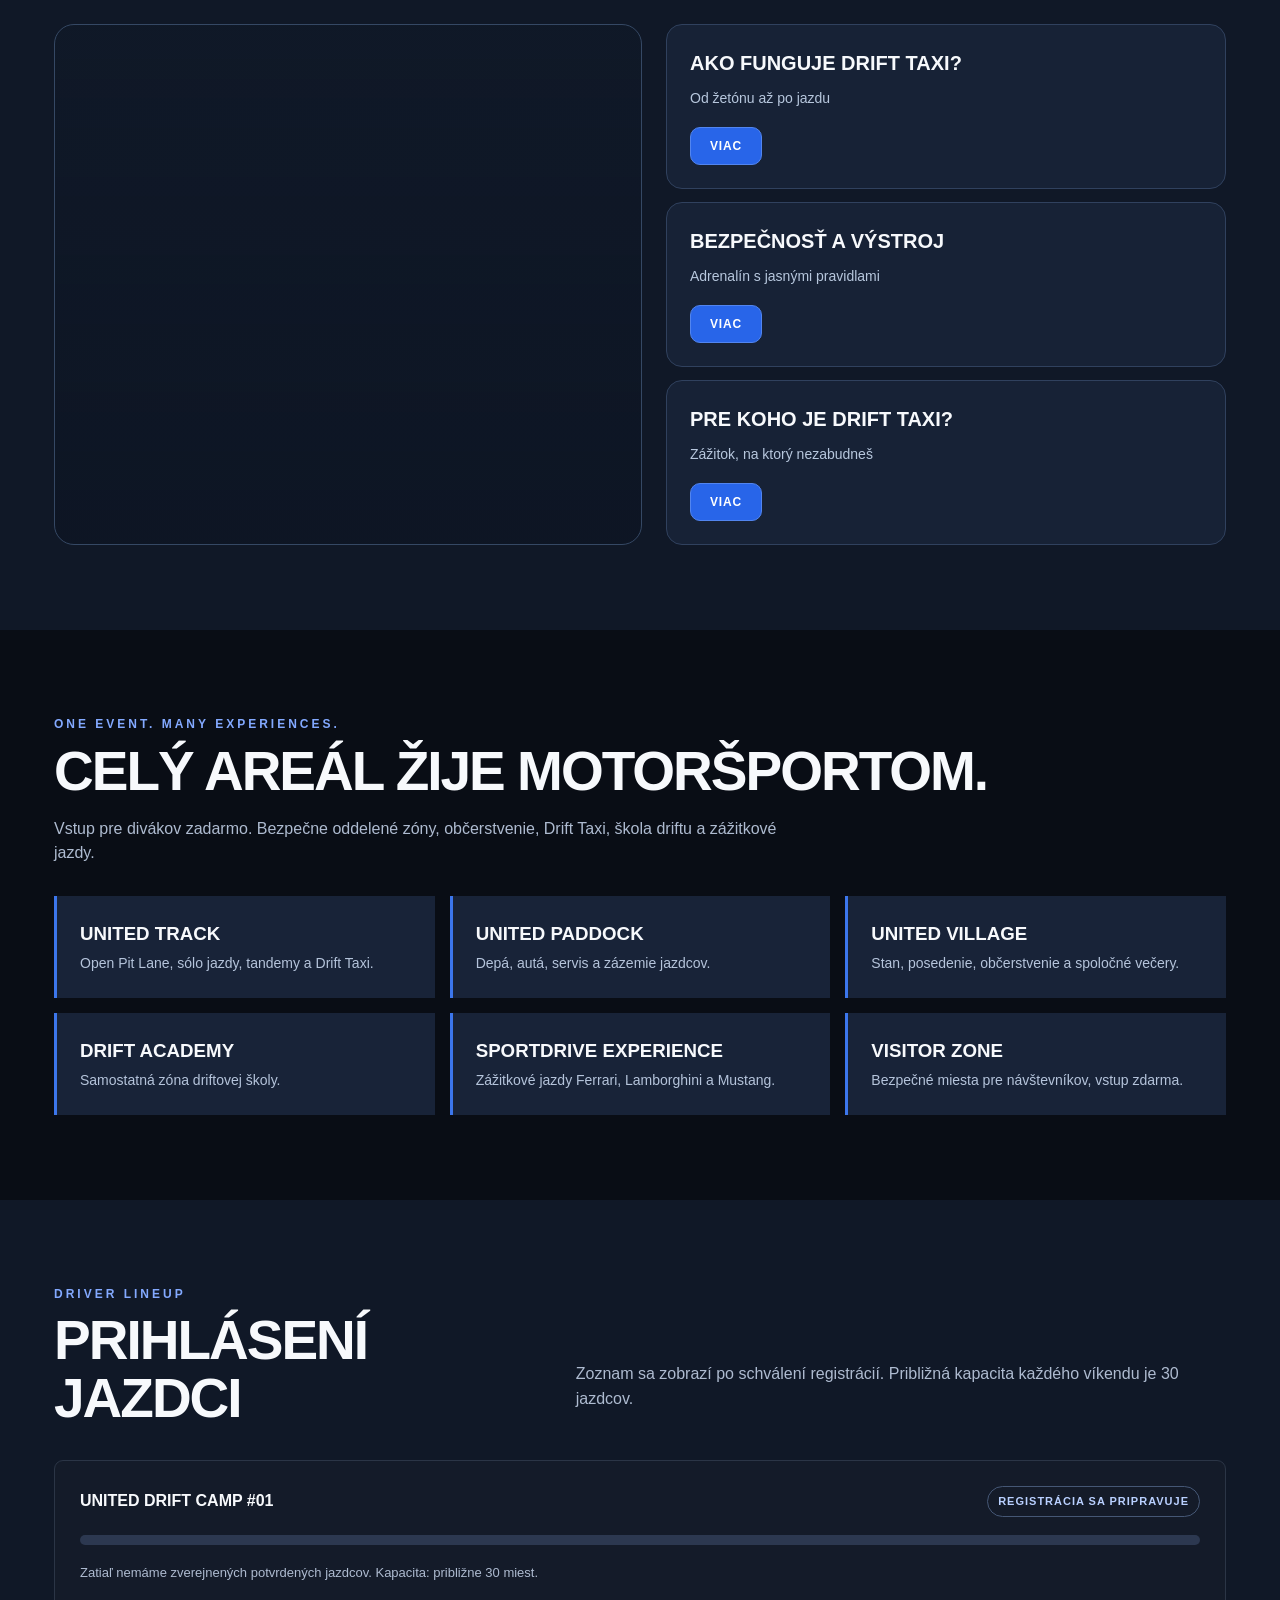
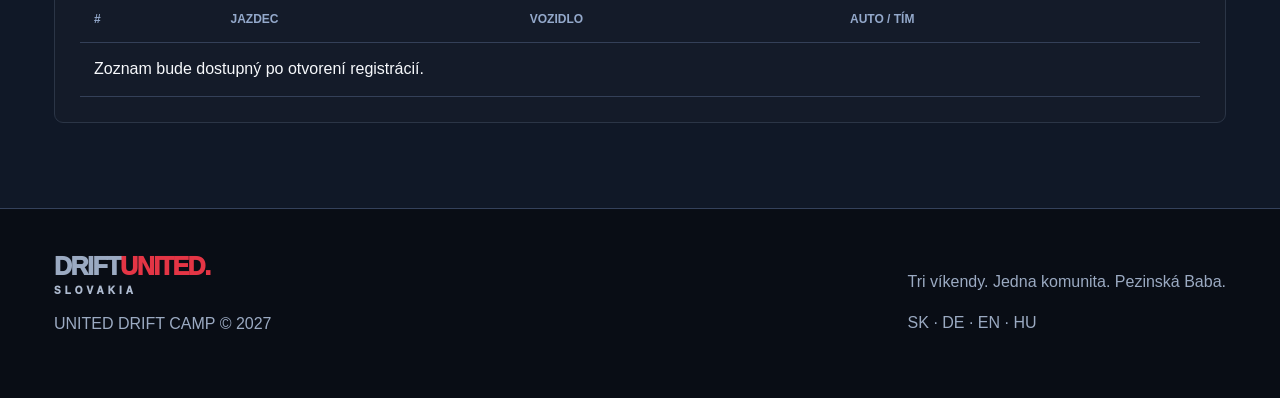
==== commit c00dac35: "Add files via upload" ====
--- a/index.html
+++ b/index.html
@@ -37,21 +37,30 @@
 .feature .feature-detail{margin-top:14px;border-top:1px solid rgba(153,185,227,.22);padding-top:14px;color:#d6e2f4;line-height:1.7;font-size:14px}
 .feature .feature-detail[hidden]{display:none}
 .feature.is-expanded{border-color:#397be8}
+
+/* V1.5: gentle modern detail dialogs */
+.feature,.award{border-radius:18px;transition:transform .22s,border-color .22s,box-shadow .22s}.feature:hover,.award:hover{transform:translateY(-3px);border-color:#5477b5;box-shadow:0 15px 38px #0002}
+.feature-more,.award-more,.taxi-more{display:inline-flex!important;align-items:center;justify-content:center;gap:8px;background:#2865e9!important;color:#fff!important;border:1px solid #5285ef!important;border-radius:10px!important;padding:11px 19px!important;font-size:12px!important;font-weight:800!important;letter-spacing:.07em!important;margin-top:auto;cursor:pointer;transition:background .2s,transform .2s;line-height:1.2}
+.feature-more:hover,.award-more:hover,.taxi-more:hover{background:#3d7cf6!important;transform:translateY(-1px)}.feature-more::after{content:'↗'!important;font-size:14px!important}.feature-detail{display:none!important}.award{display:flex;flex-direction:column;align-items:flex-start;gap:8px}.award-more{margin-top:auto}
+.taxi-layout{display:grid;grid-template-columns:1.05fr 1fr;gap:24px;margin-top:32px;align-items:stretch}.taxi-photo{min-height:430px;border-radius:20px;background:linear-gradient(0deg,#08101e55,#0c1b2b20),url('https://images.unsplash.com/photo-1493238792000-8113da705763?auto=format&fit=crop&w=1100&q=85') center/cover;border:1px solid #354864}.taxi-detail-grid{display:grid;gap:13px}.taxi-tile{padding:23px;background:#172236;border:1px solid #30415e;border-radius:16px;display:flex;flex-direction:column;gap:9px}.taxi-tile h3{margin:0;font-size:20px}.taxi-tile p{margin:0 0 8px;color:#b7c7dd;font-size:14px}.taxi-more{align-self:flex-start}
+.detail-backdrop{position:fixed;inset:0;z-index:120;display:none;align-items:center;justify-content:center;padding:20px;background:rgba(4,8,16,.72);backdrop-filter:blur(12px)}.detail-backdrop.is-open{display:flex}.detail-panel{position:relative;width:min(700px,100%);max-height:min(90dvh,850px);border:1px solid #ffffff28;border-radius:24px;overflow:hidden;background:#131d2c;box-shadow:0 30px 100px #0009}.detail-scroll{max-height:min(90dvh,850px);overflow-y:auto;overscroll-behavior:contain}.detail-image{height:230px;background-position:center;background-size:cover;background-color:#243451;position:relative}.detail-image:after{content:'';position:absolute;inset:0;background:linear-gradient(0deg,#131d2c,transparent 62%)}.detail-body{padding:0 38px 38px;margin-top:-18px;position:relative}.detail-body h2{font-size:clamp(28px,4vw,42px);line-height:1.08;letter-spacing:-1.3px;margin:13px 0 18px}.detail-lead{font-size:19px;color:#fff!important;font-weight:650}.detail-body p{color:#c2cfe0;line-height:1.75}.detail-close{position:absolute;right:16px;top:16px;z-index:4;width:43px;height:43px;border:1px solid #ffffff66;background:#0a1424b8;color:#fff;border-radius:50%;font-size:26px;cursor:pointer;backdrop-filter:blur(10px)}.detail-close:hover{background:#2865e9}.detail-backdrop.is-open~*{pointer-events:none}
+@media(max-width:800px){.taxi-layout{grid-template-columns:1fr}.taxi-photo{min-height:260px}.detail-image{height:185px}}@media(max-width:600px){.detail-backdrop{padding:10px}.detail-panel{border-radius:18px;max-height:94dvh}.detail-scroll{max-height:94dvh}.detail-body{padding:0 22px 25px}.detail-image{height:180px}.detail-body h2{font-size:30px}}
 </style></head><body>
 <header><div class="wrap nav"><a href="#home" class="logo">DRIFT<span>UNITED.</span><small>SLOVAKIA</small></a><nav class="links" id="links"><a href="#weekends" data-i="navWeekends">VÍKENDY</a><a href="#benefits" data-i="navBenefits">PRE JAZDCOV</a><a href="#awards">UNITED AWARDS</a><a href="#visitors" data-i="navVisitors">NÁVŠTEVNÍCI</a><a href="#drivers" data-i="navDrivers">JAZDCI</a><a href="#register" class="btn" data-i="register">REGISTRÁCIA</a></nav><div style="display:flex;gap:10px;align-items:center"><select id="language" class="lang" aria-label="Language"><option value="sk">SK</option><option value="de">DE</option><option value="en">EN</option><option value="hu">HU</option></select><button class="menu" id="menu">☰</button></div></div></header>
 <main><div class="hero" id="home"><div class="wrap"><div class="eyebrow">PEZINSKÁ BABA / SEASON 2027</div><h1>UNITED<br><em>DRIFT CAMP.</em></h1><p data-i="heroText">VÍKEND PLNÝ MOTORŠPORTU A ZÁBAVY.</p><div class="actions hero-actions"><a class="btn visitor-btn" href="#visitors" data-i="forVisitors">PRE NÁVŠTEVNÍKOV</a><a class="btn blue" href="#weekends" data-i="viewDates">POZRIEŤ TERMÍNY</a><a class="btn" href="#register" data-i="registerDriver">REGISTRÁCIA JAZDCA</a></div></div></div>
 <section id="weekends"><div class="wrap"><div class="section-top"><div><div class="eyebrow">SEASON 2027</div><h2 data-i="threeWeekends">TRI VÍKENDY. JEDNA TRAŤ.</h2></div><p class="sub" data-i="weekendsIntro">Každý camp trvá od piatku do nedele. Prioritou sú celovíkendové vstupy, obmedzený počet miest bude aj na sobotu alebo nedeľu.</p></div><div class="cards" id="weekendCards"></div><p class="notice" style="margin-top:20px" data-i="datesPending">Presné termíny, ceny a kapacity jednotlivých dní zverejníme po potvrdení.</p></div></section>
 <section class="dark-section" id="benefits"><div class="wrap"><div class="eyebrow">WHY UNITED?</div><h2 class="heading" data-i="moreThanTraining">VIAC NEŽ LEN TRÉNING.</h2><p class="sub" data-i="whyText">Žiadna kvalifikácia, žiadne vyraďovanie. Jazdi, trénuj tandemy, stretni kamarátov a uži si celý víkend v komunite.</p><div class="features" id="featureCards" style="margin-top:35px"></div></div></section>
 <section id="awards"><div class="wrap"><div class="eyebrow">NOT A COMPETITION. A CELEBRATION.</div><h2 class="heading">UNITED AWARDS</h2><p class="sub" data-i="awardsText">Neformálne, subjektívne ocenenia za výnimočné jazdy a komunitného ducha. Drobné ceny, veľké zážitky.</p><div class="awards" style="margin-top:30px" id="awardCards"></div></div></section>
-<section class="dark-section" id="taxi"><div class="wrap columns"><div class="visual" role="img" aria-label="Motorsport car"></div><div><div class="eyebrow">DRIFT TAXI</div><h2 class="heading" data-i="earnDriving">JAZDENÍM SI MÔŽEŠ ZAROBIŤ.</h2><p class="sub" data-i="taxiText">Návštevník si kúpi žetón, vyberie si zapojeného jazdca a po bezpečnostnom poučení absolvuje jazdu. Jazdec odovzdá žetóny organizátorovi a môže si priebežne vyzdvihnúť dohodnutú odmenu.</p><ol class="steps"><li data-i="taxiStep1">Žetón sa kupuje na oficiálnom predajnom mieste.</li><li data-i="taxiStep2">Návštevník si vyberá jazdca.</li><li data-i="taxiStep3">Povinné poučenie, prilba a bezpečnostné pravidlá.</li><li data-i="taxiStep4">Priebežné vyúčtovanie žetónov jazdcom.</li></ol></div></div></section>
+<section class="dark-section" id="taxi"><div class="wrap"><div class="eyebrow">DRIFT TAXI · VISITORS</div><h2 class="heading" id="taxiHeading">ZAŽI DRIFT NA VLASTNEJ KOŽI.</h2><p class="sub" id="taxiIntro">Sadni si na miesto spolujazdca, vyber si svojho jazdca a zaži skutočný drift na Pezinskej Babe. Zážitok, ktorý sa nedá opísať – musíš ho zažiť.</p><div class="taxi-layout"><div class="taxi-photo" role="img" aria-label="Drift Taxi"></div><div class="taxi-detail-grid" id="taxiCards"></div></div></div></section>
 <section id="visitors"><div class="wrap"><div class="eyebrow">ONE EVENT. MANY EXPERIENCES.</div><h2 class="heading" data-i="wholeArea">CELÝ AREÁL ŽIJE MOTORŠPORTOM.</h2><p class="sub" data-i="areaIntro">Vstup pre divákov zadarmo. Bezpečne oddelené zóny, občerstvenie, Drift Taxi, škola driftu a zážitkové jazdy.</p><div class="zones" id="zoneCards" style="margin-top:30px"></div></div></section>
 <section class="dark-section" id="drivers"><div class="wrap"><div class="section-top"><div><div class="eyebrow">DRIVER LINEUP</div><h2 data-i="registeredDrivers">PRIHLÁSENÍ JAZDCI</h2></div><p class="sub" data-i="driversInfo">Zoznam sa zobrazí po schválení registrácií. Približná kapacita každého víkendu je 30 jazdcov.</p></div><div class="card card-inner"><div style="display:flex;justify-content:space-between;align-items:center;gap:12px;flex-wrap:wrap"><strong id="lineupTitle">UNITED DRIFT CAMP #01</strong><span class="pill" data-i="registrationSoon">REGISTRÁCIA SA PRIPRAVUJE</span></div><div class="bar"><div id="occupancyBar"></div></div><p class="notice" data-i="noConfirmed">Zatiaľ nemáme zverejnených potvrdených jazdcov. Kapacita: približne 30 miest.</p><div class="tablewrap"><table class="table"><thead><tr><th>#</th><th data-i="driver">JAZDEC</th><th data-i="car">VOZIDLO</th><th data-i="team">AUTO / TÍM</th></tr></thead><tbody id="lineupBody"><tr><td colspan="4" data-i="lineupEmpty">Zoznam bude dostupný po otvorení registrácií.</td></tr></tbody></table></div></div></div></section>
 <div id="registrationModal" class="modal-backdrop" aria-hidden="true"><div class="modal-panel" role="dialog" aria-modal="true" aria-labelledby="registrationTitle"><button type="button" class="modal-close" id="closeRegistration" aria-label="Close">×</button><div class="modal-scroll"><div id="registrationTitle" class="eyebrow">UNITED DRIFT CAMP 2027</div><div class="modal-content"><div><div class="eyebrow">JOIN THE COMMUNITY</div><h2 class="heading" data-i="driverRegistration">REGISTRÁCIA JAZDCA.</h2><p class="sub" data-i="registerIntro">Prihlášku musí schváliť organizátor. Platobné údaje na úhradu štartovného bankovým prevodom dostane jazdec až po schválení.</p><p class="notice" data-i="demoWarning">Aktuálne ide o ukážkový formulár bez serverového spracovania. Odoslaním sa zatiaľ nevytvorí skutočná registrácia.</p></div><div class="card card-inner"><form id="registrationForm" class="form"><div class="field"><label data-i="fullName">Meno a priezvisko</label><input name="name" required maxlength="100" autocomplete="name"></div><div class="field"><label>E-mail</label><input type="email" name="email" required autocomplete="email"></div><div class="field"><label data-i="phone">Telefón</label><input name="phone" type="tel" required autocomplete="tel"></div><div class="field"><label data-i="weekendChoice">Víkend</label><select name="weekend" required><option value="1">United Drift Camp #01</option><option value="2">United Drift Camp #02</option><option value="3">United Drift Camp #03</option></select></div><div class="field"><label data-i="car">Vozidlo</label><input name="car" required placeholder="BMW E36"></div><div class="field"><label data-i="startNumber">Štartovné číslo</label><input name="number" maxlength="12" placeholder="55"></div><div class="field full"><label data-i="teamOptional">Názov auta / tímu (nepovinné)</label><input name="team" maxlength="100"></div><div class="field"><label data-i="participation">Účasť</label><select name="participation"><option value="full" data-i="fullWeekend">Celý víkend</option><option value="saturday" data-i="saturday">Iba sobota</option><option value="sunday" data-i="sunday">Iba nedeľa</option></select></div><div class="field"><label data-i="taxiInterest">Záujem o Drift Taxi</label><select name="taxi"><option value="yes" data-i="yes">Áno</option><option value="no" data-i="no">Nie</option></select></div><div class="field full"><button type="submit" class="btn" data-i="submitApplication">PRIPRAVIŤ PRIHLÁŠKU</button></div><div class="field full"><div class="status" id="formStatus"></div></div></form></div></div></div></div></div>
 </main><footer class="foot"><div class="wrap"><div><div class="logo">DRIFT<span>UNITED.</span><small>SLOVAKIA</small></div><p>UNITED DRIFT CAMP © 2027</p></div><div><p data-i="footerText">Tri víkendy. Jedna komunita. Pezinská Baba.</p><p>SK · DE · EN · HU</p></div></div></footer>
+<div id="detailModal" class="detail-backdrop" aria-hidden="true"><div class="detail-panel" role="dialog" aria-modal="true" aria-labelledby="detailTitle" tabindex="-1"><button class="detail-close" id="detailClose" type="button" aria-label="Close dialog">×</button><div class="detail-scroll"><div class="detail-image" id="detailImage"></div><div class="detail-body"><div class="eyebrow" id="detailCategory">UNITED DRIFT CAMP</div><h2 id="detailTitle"></h2><p class="detail-lead" id="detailLead"></p><p id="detailParagraph"></p><p id="detailParagraph2"></p></div></div></div></div>
 <script>
 const translations={sk:{forVisitors:'PRE NÁVŠTEVNÍKOV',navWeekends:'VÍKENDY',navBenefits:'PRE JAZDCOV',navVisitors:'NÁVŠTEVNÍCI',navDrivers:'JAZDCI',register:'REGISTRÁCIA',heroText:'VÍKEND PLNÝ MOTORŠPORTU A ZÁBAVY.',registerDriver:'REGISTRÁCIA JAZDCA',viewDates:'POZRIEŤ TERMÍNY',weekends:'VÍKENDY',driversPer:'JAZDCOV / VÍKEND',freeEntry:'VSTUP PRE DIVÁKOV',threeWeekends:'TRI VÍKENDY. JEDNA TRAŤ.',weekendsIntro:'Každý camp trvá od piatku do nedele. Prioritou sú celovíkendové vstupy, obmedzený počet miest bude aj na sobotu alebo nedeľu.',datesPending:'Presné termíny, ceny a kapacity jednotlivých dní zverejníme po potvrdení.',moreThanTraining:'VIAC NEŽ LEN TRÉNING.',whyText:'Žiadna kvalifikácia, žiadne vyraďovanie. Jazdi, trénuj tandemy, stretni kamarátov a uži si celý víkend v komunite.',awardsText:'Neformálne, subjektívne ocenenia za výnimočné jazdy a komunitného ducha. Drobné ceny, veľké zážitky.',earnDriving:'JAZDENÍM SI MÔŽEŠ ZAROBIŤ.',taxiText:'Návštevník si kúpi žetón, vyberie si zapojeného jazdca a po bezpečnostnom poučení absolvuje jazdu. Jazdec odovzdá žetóny organizátorovi a môže si priebežne vyzdvihnúť dohodnutú odmenu.',taxiStep1:'Žetón sa kupuje na oficiálnom predajnom mieste.',taxiStep2:'Návštevník si vyberá jazdca.',taxiStep3:'Povinné poučenie, prilba a bezpečnostné pravidlá.',taxiStep4:'Priebežné vyúčtovanie žetónov jazdcom.',wholeArea:'CELÝ AREÁL ŽIJE MOTORŠPORTOM.',areaIntro:'Vstup pre divákov zadarmo. Bezpečne oddelené zóny, občerstvenie, Drift Taxi, škola driftu a zážitkové jazdy.',registeredDrivers:'PRIHLÁSENÍ JAZDCI',driversInfo:'Zoznam sa zobrazí po schválení registrácií. Približná kapacita každého víkendu je 30 jazdcov.',registrationSoon:'REGISTRÁCIA SA PRIPRAVUJE',noConfirmed:'Zatiaľ nemáme zverejnených potvrdených jazdcov. Kapacita: približne 30 miest.',driver:'JAZDEC',car:'Vozidlo',team:'AUTO / TÍM',lineupEmpty:'Zoznam bude dostupný po otvorení registrácií.',driverRegistration:'REGISTRÁCIA JAZDCA.',registerIntro:'Prihlášku musí schváliť organizátor. Platobné údaje na úhradu štartovného bankovým prevodom dostane jazdec až po schválení.',demoWarning:'Aktuálne ide o ukážkový formulár bez serverového spracovania. Odoslaním sa zatiaľ nevytvorí skutočná registrácia.',fullName:'Meno a priezvisko',phone:'Telefón',weekendChoice:'Víkend',startNumber:'Štartovné číslo',teamOptional:'Názov auta / tímu (nepovinné)',participation:'Účasť',fullWeekend:'Celý víkend',saturday:'Iba sobota',sunday:'Iba nedeľa',taxiInterest:'Záujem o Drift Taxi',yes:'Áno',no:'Nie',submitApplication:'PRIPRAVIŤ PRIHLÁŠKU',footerText:'Tri víkendy. Jedna komunita. Pezinská Baba.',pending:'TERMÍN PRIPRAVUJEME',friday:'PIATOK',weekend:'PIATOK – NEDEĽA',details:'VYBRAŤ VÍKEND',capacity:'~30 JAZDCOV',features:[['🏁','OPEN PIT LANE','Spoločný tréningový formát s traťovými komisármi a riadeným vstupom na trať.'],['🚕','DRIFT TAXI','Možnosť voziť návštevníkov a získavať odmenu za odovzdané žetóny.'],['🌙','PADDOCK NIGHTS','Spoločné večery, jedlo, drinky a komunita aj po skončení jázd.'],['📷','MEDIA CREW','Fotografie, videá a prezentácia jazdcov na sociálnych sieťach.'],['🔧','PIT SUPPORT','Zázemie v depe a plánovaná pomoc s pneumatikami a technikou.'],['🛡️','SAFETY FIRST','Technické kontroly vozidiel, hasiace prístroje a bezpečnostné pravidlá.']],awards:[['🏁','BEST TANDEM','Najkrajšie tandemové jazdy.'],['🎯','CLEAN & CONSISTENT','Čisté, kontrolované a konzistentné jazdy.'],['❤️',"PEOPLE’S CHOICE",'Obľúbenec divákov a komunity.'],['🤝','UNITED SPIRIT','Pomoc ostatným a najlepší komunitný duch.']],zones:[['UNITED TRACK','Open Pit Lane, sólo jazdy, tandemy a Drift Taxi.'],['UNITED PADDOCK','Depá, autá, servis a zázemie jazdcov.'],['UNITED VILLAGE','Stan, posedenie, občerstvenie a spoločné večery.'],['DRIFT ACADEMY','Samostatná zóna driftovej školy.'],['SPORTDRIVE EXPERIENCE','Zážitkové jazdy Ferrari, Lamborghini a Mustang.'],['VISITOR ZONE','Bezpečné miesta pre návštevníkov, vstup zdarma.']]},en:{forVisitors:'FOR VISITORS',navWeekends:'WEEKENDS',navBenefits:'FOR DRIVERS',navVisitors:'VISITORS',navDrivers:'DRIVERS',register:'REGISTER',heroText:'Three weekends. One community. Open Pit Lane, tandems, Drift Taxi and evenings together. Without race pressure.',registerDriver:'DRIVER REGISTRATION',viewDates:'VIEW EVENTS',weekends:'WEEKENDS',driversPer:'DRIVERS / WEEKEND',freeEntry:'FREE SPECTATOR ENTRY',threeWeekends:'THREE WEEKENDS. ONE TRACK.',weekendsIntro:'Each camp runs Friday to Sunday. Full-weekend entries have priority, with limited Saturday or Sunday passes.',datesPending:'Exact dates, prices and daily capacities will be announced once confirmed.',moreThanTraining:'MORE THAN PRACTICE.',whyText:'No qualifying, no elimination. Drive, practise tandems, meet friends and enjoy a full weekend with the community.',awardsText:'Informal, subjective awards for outstanding driving and community spirit. Small prizes, great memories.',earnDriving:'GET REWARDED FOR DRIVING.',taxiText:'Visitors buy a token and choose a participating driver. After the safety briefing, they enjoy a ride. Drivers redeem collected tokens with the organizer, including during the event.',taxiStep1:'Buy a token at the official sales point.',taxiStep2:'Visitors choose their driver.',taxiStep3:'Safety briefing, helmet and rules are mandatory.',taxiStep4:'Drivers can redeem tokens during the event.',wholeArea:'A WHOLE VENUE OF MOTORSPORT.',areaIntro:'Free spectator entry. Separate safety zones, food, Drift Taxi, drift school and supercar experiences.',registeredDrivers:'REGISTERED DRIVERS',driversInfo:'Approved participants will be listed here. Approximate capacity: 30 drivers per weekend.',registrationSoon:'REGISTRATION COMING SOON',noConfirmed:'No confirmed drivers published yet. Approximate capacity: 30 places.',driver:'DRIVER',car:'Car',team:'CAR / TEAM',lineupEmpty:'The list will appear once registration opens.',driverRegistration:'DRIVER REGISTRATION.',registerIntro:'All applications require organizer approval. Bank transfer instructions are sent after approval.',demoWarning:'This is a demo form without backend processing. Submitting does not create a real registration.',fullName:'Full name',phone:'Phone',weekendChoice:'Weekend',startNumber:'Race number',teamOptional:'Car name / team (optional)',participation:'Participation',fullWeekend:'Full weekend',saturday:'Saturday only',sunday:'Sunday only',taxiInterest:'Interested in Drift Taxi',yes:'Yes',no:'No',submitApplication:'PREPARE APPLICATION',footerText:'Three weekends. One community. Pezinská Baba.',pending:'DATE TO BE ANNOUNCED',friday:'FRIDAY',weekend:'FRIDAY – SUNDAY',details:'SELECT WEEKEND',capacity:'~30 DRIVERS',features:[['🏁','OPEN PIT LANE','Shared practice format with marshals and controlled track access.'],['🚕','DRIFT TAXI','Take visitors for rides and receive compensation for collected tokens.'],['🌙','PADDOCK NIGHTS','Food, drinks, friends and evenings together after track time.'],['📷','MEDIA CREW','Photography, videos and social media coverage.'],['🔧','PIT SUPPORT','Paddock facilities and planned tyre and technical support.'],['🛡️','SAFETY FIRST','Vehicle inspections, extinguishers and safety procedures.']],awards:[['🏁','BEST TANDEM','The most impressive tandem runs.'],['🎯','CLEAN & CONSISTENT','Controlled and consistent driving.'],['❤️',"PEOPLE’S CHOICE",'The crowd favourite.'],['🤝','UNITED SPIRIT','Helping others and building the community.']],zones:[['UNITED TRACK','Open Pit Lane, solo runs, tandems and Drift Taxi.'],['UNITED PADDOCK','Driver paddock, service and facilities.'],['UNITED VILLAGE','Food, drinks, seating and evening gatherings.'],['DRIFT ACADEMY','Separate drift school area.'],['SPORTDRIVE EXPERIENCE','Ferrari, Lamborghini and Mustang experiences.'],['VISITOR ZONE','Safe spectator areas and free admission.']]},de:{forVisitors:'FÜR BESUCHER',navWeekends:'WOCHENENDEN',navBenefits:'FÜR FAHRER',navVisitors:'BESUCHER',navDrivers:'FAHRER',register:'ANMELDUNG',heroText:'Drei Wochenenden. Eine Community. Open Pit Lane, Tandems, Drift Taxi und gemeinsame Abende. Ohne Renndruck.',registerDriver:'FAHRERANMELDUNG',viewDates:'TERMINE ANSEHEN',weekends:'WOCHENENDEN',driversPer:'FAHRER / WOCHENENDE',freeEntry:'EINTRITT FREI',threeWeekends:'DREI WOCHENENDEN. EINE STRECKE.',weekendsIntro:'Jedes Camp dauert von Freitag bis Sonntag. Wochenendtickets haben Vorrang, begrenzte Tagesplätze für Samstag oder Sonntag.',datesPending:'Genaue Termine, Preise und Tageskapazitäten folgen nach Bestätigung.',moreThanTraining:'MEHR ALS TRAINING.',whyText:'Keine Qualifikation, kein Ausscheiden. Fahren, Tandems trainieren, Freunde treffen und das Wochenende genießen.',awardsText:'Informelle, subjektive Auszeichnungen für besondere Fahrten und Teamgeist. Kleine Preise, große Erinnerungen.',earnDriving:'FAHREN UND DABEI VERDIENEN.',taxiText:'Besucher kaufen einen Token und wählen einen teilnehmenden Fahrer. Nach der Sicherheitseinweisung folgt die Mitfahrt. Fahrer können gesammelte Tokens auch während der Veranstaltung einlösen.',taxiStep1:'Token an der offiziellen Verkaufsstelle kaufen.',taxiStep2:'Besucher wählen ihren Fahrer.',taxiStep3:'Sicherheitseinweisung, Helm und Regeln sind Pflicht.',taxiStep4:'Tokens können laufend eingelöst werden.',wholeArea:'MOTORSPORT IM GANZEN GELÄNDE.',areaIntro:'Eintritt frei. Getrennte Sicherheitsbereiche, Verpflegung, Drift Taxi, Driftschule und Sportwagen-Erlebnisse.',registeredDrivers:'ANGEMELDETE FAHRER',driversInfo:'Bestätigte Teilnehmer erscheinen hier. Ungefähr 30 Fahrer pro Wochenende.',registrationSoon:'ANMELDUNG BALD MÖGLICH',noConfirmed:'Noch keine bestätigten Fahrer veröffentlicht. Kapazität: etwa 30 Plätze.',driver:'FAHRER',car:'Fahrzeug',team:'AUTO / TEAM',lineupEmpty:'Die Liste erscheint nach Öffnung der Anmeldung.',driverRegistration:'FAHRERANMELDUNG.',registerIntro:'Jede Anmeldung muss vom Veranstalter bestätigt werden. Zahlungsdaten für die Überweisung folgen nach Freigabe.',demoWarning:'Dies ist ein Demoformular ohne Serververarbeitung. Es wird keine echte Anmeldung erstellt.',fullName:'Vor- und Nachname',phone:'Telefon',weekendChoice:'Wochenende',startNumber:'Startnummer',teamOptional:'Autoname / Team (optional)',participation:'Teilnahme',fullWeekend:'Ganzes Wochenende',saturday:'Nur Samstag',sunday:'Nur Sonntag',taxiInterest:'Interesse an Drift Taxi',yes:'Ja',no:'Nein',submitApplication:'ANMELDUNG VORBEREITEN',footerText:'Drei Wochenenden. Eine Community. Pezinská Baba.',pending:'TERMIN FOLGT',friday:'FREITAG',weekend:'FREITAG – SONNTAG',details:'WOCHENENDE WÄHLEN',capacity:'~30 FAHRER',features:[['🏁','OPEN PIT LANE','Gemeinsames Training mit Streckenposten und kontrolliertem Zugang.'],['🚕','DRIFT TAXI','Besucher mitnehmen und Tokens gegen Vergütung einlösen.'],['🌙','PADDOCK NIGHTS','Gemeinsame Abende mit Essen, Getränken und Freunden.'],['📷','MEDIA CREW','Fotos, Videos und Social-Media-Berichterstattung.'],['🔧','PIT SUPPORT','Fahrerlager und geplante Reifen- und Technikhilfe.'],['🛡️','SAFETY FIRST','Fahrzeugkontrollen, Feuerlöscher und Sicherheitsregeln.']],awards:[['🏁','BEST TANDEM','Die schönsten Tandemfahrten.'],['🎯','CLEAN & CONSISTENT','Saubere und konstante Fahrten.'],['❤️',"PEOPLE’S CHOICE",'Publikumsliebling.'],['🤝','UNITED SPIRIT','Hilfsbereitschaft und Gemeinschaft.']],zones:[['UNITED TRACK','Open Pit Lane, Solofahrten, Tandems und Drift Taxi.'],['UNITED PADDOCK','Fahrerlager, Service und Infrastruktur.'],['UNITED VILLAGE','Essen, Getränke und gemeinsames Beisammensein.'],['DRIFT ACADEMY','Separater Bereich der Driftschule.'],['SPORTDRIVE EXPERIENCE','Erlebnisfahrten mit Ferrari, Lamborghini und Mustang.'],['VISITOR ZONE','Sichere Besucherbereiche, Eintritt frei.']]},hu:{forVisitors:'LÁTOGATÓKNAK',navWeekends:'HÉTVÉGÉK',navBenefits:'VERSENYZŐKNEK',navVisitors:'LÁTOGATÓK',navDrivers:'PILÓTÁK',register:'REGISZTRÁCIÓ',heroText:'Három hétvége. Egy közösség. Open Pit Lane, tandem drift, Drift Taxi és közös esték. Versenynyomás nélkül.',registerDriver:'PILÓTAREGISZTRÁCIÓ',viewDates:'IDŐPONTOK',weekends:'HÉTVÉGE',driversPer:'PILÓTA / HÉTVÉGE',freeEntry:'INGYENES BELÉPÉS',threeWeekends:'HÁROM HÉTVÉGE. EGY PÁLYA.',weekendsIntro:'Minden tábor péntektől vasárnapig tart. A teljes hétvégés részvétel elsőbbséget élvez; szombatra és vasárnapra korlátozott számú hely lesz.',datesPending:'A pontos időpontokat, árakat és napi létszámokat később közöljük.',moreThanTraining:'TÖBB MINT EDZÉS.',whyText:'Nincs kvalifikáció és kiesés. Driftelj, gyakorolj tandemben, találkozz barátokkal, és élvezd a közös hétvégét.',awardsText:'Baráti, szubjektív díjak a különleges menetekért és a közösségi szellemért. Kis díjak, nagy élmények.',earnDriving:'KERESS A VEZETÉSSEL.',taxiText:'A látogatók zsetont vásárolnak, és kiválasztják a részt vevő pilótát. A biztonsági tájékoztató után következik az élményautózás. A pilóták a zsetonokat a rendezvény alatt is beválthatják.',taxiStep1:'Zsetonvásárlás a hivatalos értékesítési ponton.',taxiStep2:'A látogató választja ki a pilótát.',taxiStep3:'Kötelező biztonsági tájékoztató és sisak.',taxiStep4:'A zsetonok folyamatosan elszámolhatók.',wholeArea:'AZ EGÉSZ HELYSZÍN A MOTORSPORTRÓL SZÓL.',areaIntro:'Ingyenes belépés. Elkülönített biztonságos zónák, étel, Drift Taxi, driftiskola és sportautós élmények.',registeredDrivers:'REGISZTRÁLT PILÓTÁK',driversInfo:'A jóváhagyott résztvevők itt jelennek meg. Hétvégénként körülbelül 30 pilóta.',registrationSoon:'REGISZTRÁCIÓ HAMAROSAN',noConfirmed:'Még nincsenek közzétett jóváhagyott pilóták. Kapacitás: körülbelül 30 fő.',driver:'PILÓTA',car:'Autó',team:'AUTÓ / CSAPAT',lineupEmpty:'A lista a regisztráció megnyitása után lesz elérhető.',driverRegistration:'PILÓTAREGISZTRÁCIÓ.',registerIntro:'Minden jelentkezést a szervező hagy jóvá. Az átutalási adatokat csak jóváhagyás után küldjük el.',demoWarning:'Ez egy bemutató űrlap szerveroldali feldolgozás nélkül. A beküldés nem hoz létre valódi regisztrációt.',fullName:'Teljes név',phone:'Telefonszám',weekendChoice:'Hétvége',startNumber:'Rajtszám',teamOptional:'Autó neve / csapat (nem kötelező)',participation:'Részvétel',fullWeekend:'Teljes hétvége',saturday:'Csak szombat',sunday:'Csak vasárnap',taxiInterest:'Érdekel a Drift Taxi',yes:'Igen',no:'Nem',submitApplication:'JELENTKEZÉS ELŐKÉSZÍTÉSE',footerText:'Három hétvége. Egy közösség. Pezinská Baba.',pending:'IDŐPONT HAMAROSAN',friday:'PÉNTEK',weekend:'PÉNTEK – VASÁRNAP',details:'HÉTVÉGE KIVÁLASZTÁSA',capacity:'~30 PILÓTA',features:[['🏁','OPEN PIT LANE','Közös edzés pályabírókkal és ellenőrzött pályahasználattal.'],['🚕','DRIFT TAXI','Vigyél utasokat, és váltsd be a kapott zsetonokat.'],['🌙','PADDOCK NIGHTS','Közös esték étellel, italokkal és barátokkal.'],['📷','MEDIA CREW','Fotók, videók és közösségi médiás megjelenés.'],['🔧','PIT SUPPORT','Depó és tervezett gumis, műszaki segítség.'],['🛡️','SAFETY FIRST','Autóellenőrzés, tűzoltó készülékek és biztonsági szabályok.']],awards:[['🏁','BEST TANDEM','A legszebb tandem menetek.'],['🎯','CLEAN & CONSISTENT','Tiszta és egyenletes driftelés.'],['❤️',"PEOPLE’S CHOICE",'A közönség kedvence.'],['🤝','UNITED SPIRIT','Segítőkészség és közösségi szellem.']],zones:[['UNITED TRACK','Open Pit Lane, szóló menetek, tandemek és Drift Taxi.'],['UNITED PADDOCK','Depó, szerviz és pilótabázis.'],['UNITED VILLAGE','Ételek, italok és közös esték.'],['DRIFT ACADEMY','Elkülönített driftiskolai terület.'],['SPORTDRIVE EXPERIENCE','Ferrari, Lamborghini és Mustang élményvezetések.'],['VISITOR ZONE','Biztonságos látogatói zónák, ingyenes belépés.']]}};
 const featureDetails={"sk": ["Open Pit Lane znamená viac času za volantom a menej čakania. Žiadne povinné kvalifikácie ani vyraďovanie. Na trať sa vstupuje podľa pokynov traťových komisárov; jazdiť môžeš sólo aj v schválenom tandeme. Bezpečnosť a plynulosť jazdenia sú vždy na prvom mieste.", "Zapojení jazdci môžu počas víkendu voziť návštevníkov v rámci organizovaného Drift Taxi. Divák si kúpi žetón a vyberie jazdca. Po bezpečnostnom poučení a s prilbou absolvuje jazdu. Jazdec môže získané žetóny priebežne vymieňať za dohodnutú odmenu. Účasť jazdca podlieha schváleniu organizátora.", "Po skončení jazdenia zostávame spolu. Spoločné posedenia, jedlo, drinky a rozhovory v depe robia z tréningu celý víkend s priateľmi. United Paddock Nights sú o komunite, nie o výsledkových tabuľkách.", "Chceme zachytiť tie najlepšie momenty z trate aj paddocku. Fotografie, krátke videá a výbery z jázd budeme zdieľať najmä na sociálnych sieťach Drift United. Jazdci tak získajú spomienky aj priestor ukázať seba a svoj tím.", "V depe plánujeme spoločné zázemie a pomoc s pneumatikami či základnými technickými potrebami podľa dostupných možností. Presný rozsah služieb a prípadné ceny zverejníme pred podujatím.", "Každé auto môže organizátor pred jazdou technicky skontrolovať. Nevyhovujúce vozidlo na trať nepustíme. V depách budú povinné hasiace prístroje; na trati dohliadajú komisári. Jazdci aj pasažieri musia dodržiavať pravidlá a používať predpísanú výstroj."], "en": ["Open Pit Lane means more seat time and less waiting. No mandatory qualifying or elimination. Marshals control track entry, with solo runs and approved tandems. Safety and smooth operation always come first.", "Approved drivers can offer Drift Taxi passenger rides during the weekend. Visitors buy a token and choose their driver. After a safety briefing and with a helmet, they enjoy a ride. Drivers may redeem tokens for agreed compensation throughout the event. Driver participation requires organizer approval.", "The experience continues after track time: shared meals, drinks and conversations in the paddock. United Paddock Nights are about friends and community, not results tables.", "We aim to capture the best moments on track and in the paddock. Photos, short videos and highlights will mainly appear on Drift United social channels, giving drivers memories and visibility for their teams.", "Shared paddock facilities and possible tyre or basic technical support are planned, subject to availability. Details and any charges will be announced before the event.", "The organizer may inspect every car and refuse track access to an unsafe vehicle. Fire extinguishers are required in the paddock, and marshals supervise the track. Drivers and passengers must follow safety rules and use the required equipment."], "de": ["Open Pit Lane bedeutet mehr Fahrzeit und weniger Warten. Keine Pflichtqualifikation und kein Ausscheiden. Streckenposten regeln die Einfahrt; Solo- und genehmigte Tandemfahrten sind möglich. Sicherheit geht vor.", "Zugelassene Fahrer können Besucher im Rahmen des Drift Taxi mitnehmen. Besucher kaufen einen Token und wählen ihren Fahrer. Nach der Sicherheitseinweisung und mit Helm beginnt die Mitfahrt. Fahrer können Tokens während der Veranstaltung gegen die vereinbarte Vergütung einlösen.", "Nach dem Fahren bleiben wir zusammen: gemeinsames Essen, Getränke und Gespräche im Fahrerlager. Bei United Paddock Nights zählen Freundschaft und Gemeinschaft, nicht Ergebnislisten.", "Wir möchten die besten Momente auf der Strecke und im Fahrerlager festhalten. Fotos, kurze Videos und Highlights veröffentlichen wir vor allem auf den Social-Media-Kanälen von Drift United.", "Gemeinsame Infrastruktur im Fahrerlager sowie mögliche Reifen- und technische Hilfe sind je nach Verfügbarkeit geplant. Umfang und eventuelle Kosten werden vorab bekannt gegeben.", "Der Veranstalter darf jedes Fahrzeug technisch kontrollieren und unsichere Fahrzeuge von der Strecke ausschließen. Feuerlöscher im Fahrerlager sind Pflicht; Streckenposten überwachen die Fahrten. Sicherheitsregeln und vorgeschriebene Ausrüstung gelten für alle."], "hu": ["Az Open Pit Lane több vezetést és kevesebb várakozást jelent. Nincs kötelező kvalifikáció vagy kiesés. A pályára lépést pályabírók irányítják; egyéni és jóváhagyott tandem menetek is lehetségesek. A biztonság az első.", "A jóváhagyott pilóták Drift Taxi utasokat vihetnek. A látogatók zsetont vásárolnak és pilótát választanak. Biztonsági tájékoztató és sisak után indulhat az élménymenet. A pilóták a zsetonokat a rendezvény alatt is beválthatják a megállapodott díjazásra.", "A pályaidő után is együtt maradunk: közös étkezések, italok és beszélgetések a depóban. A United Paddock Nights a barátokról és a közösségről szól, nem az eredménylistáról.", "Megörökítjük a pálya és a depó legjobb pillanatait. Fotókat, rövid videókat és kiemelt meneteket elsősorban a Drift United közösségi oldalain osztunk meg.", "Közös depóháttér és lehetőség szerint gumis, illetve alapvető műszaki segítség várható. A szolgáltatások pontos körét és esetleges díjait a rendezvény előtt közöljük.", "A szervező bármely autót műszakilag ellenőrizhet, és a nem biztonságos járműveket kizárhatja a pályáról. A depóban tűzoltó készülék kötelező, a pályát bírók felügyelik. A biztonsági szabályok és az előírt felszerelés mindenkire vonatkoznak."]};
-function escapeHtml(s){return String(s).replace(/[&<>"']/g,c=>({'&':'&amp;','<':'&lt;','>':'&gt;','"':'&quot;',"'":'&#39;'}[c]))}function render(lang){const t=translations[lang]||translations.sk;document.documentElement.lang=lang;document.querySelectorAll('[data-i]').forEach(el=>{const k=el.dataset.i;if(typeof t[k]==='string')el.textContent=t[k]});document.getElementById('weekendCards').innerHTML=[1,2,3].map(n=>`<article class="card"><div class="topline"></div><div class="card-inner"><span class="pill">${escapeHtml(t.pending)}</span><h3 style="margin-top:22px">UNITED DRIFT CAMP #0${n}</h3><div class="date">📍 PEZINSKÁ BABA · 2027</div><p>🕒 ${escapeHtml(t.weekend)}<br>👥 ${escapeHtml(t.capacity)}</p><a href="#register" class="btn blue" data-weekend="${n}">${escapeHtml(t.details)}</a></div></article>`).join('');document.getElementById('featureCards').innerHTML=t.features.map((x,i)=>`<div class="feature" id="feature-${i}"><div class="symbol">${x[0]}</div><b>${escapeHtml(x[1])}</b><p>${escapeHtml(x[2])}</p><button type="button" class="feature-more" aria-expanded="false" aria-controls="feature-detail-${i}" data-feature="${i}">${escapeHtml(({sk:'VIAC',en:'MORE',de:'MEHR',hu:'TÖBB'})[lang]||'VIAC')}</button><div class="feature-detail" id="feature-detail-${i}" hidden>${escapeHtml(featureDetails[lang][i])}</div></div>`).join('');document.getElementById('awardCards').innerHTML=t.awards.map(x=>`<div class="award"><div class="symbol">${x[0]}</div><strong>${escapeHtml(x[1])}</strong><p>${escapeHtml(x[2])}</p></div>`).join('');document.getElementById('zoneCards').innerHTML=t.zones.map(x=>`<div class="zone"><h3>${escapeHtml(x[0])}</h3><p>${escapeHtml(x[1])}</p></div>`).join('');document.querySelectorAll('[data-weekend]').forEach(a=>a.addEventListener('click',()=>document.querySelector('[name=weekend]').value=a.dataset.weekend));document.title='Drift United Slovakia | United Drift Camp 2027'}document.getElementById('language').addEventListener('change',e=>render(e.target.value));document.getElementById('menu').addEventListener('click',()=>document.getElementById('links').classList.toggle('open'));document.querySelectorAll('#links a').forEach(a=>a.addEventListener('click',()=>document.getElementById('links').classList.remove('open')));document.getElementById('registrationForm').addEventListener('submit',e=>{e.preventDefault();const f=new FormData(e.target);const data=Object.fromEntries(f.entries());const text=Object.entries(data).map(([k,v])=>`${k}: ${v}`).join('\n');const status=document.getElementById('formStatus');status.style.display='block';status.textContent=({sk:'Toto je demo. Prihláška sa neodoslala. Údaje môžete skopírovať pomocou tlačidla nižšie.',en:'Demo only. No application has been sent. You can copy the data below.',de:'Nur Demo. Keine Anmeldung wurde gesendet. Sie können die Daten unten kopieren.',hu:'Csak bemutató. A jelentkezés nem lett elküldve. Az adatokat alább másolhatod.'})[document.getElementById('language').value];let b=document.getElementById('copyDemo');if(!b){b=document.createElement('button');b.id='copyDemo';b.type='button';b.className='btn outline';status.after(b)}b.textContent='COPY / KOPÍROVAŤ';b.onclick=()=>navigator.clipboard?.writeText(text)});
+function escapeHtml(s){return String(s).replace(/[&<>"']/g,c=>({'&':'&amp;','<':'&lt;','>':'&gt;','"':'&quot;',"'":'&#39;'}[c]))}function render(lang){const t=translations[lang]||translations.sk;document.documentElement.lang=lang;document.querySelectorAll('[data-i]').forEach(el=>{const k=el.dataset.i;if(typeof t[k]==='string')el.textContent=t[k]});document.getElementById('weekendCards').innerHTML=[1,2,3].map(n=>`<article class="card"><div class="topline"></div><div class="card-inner"><span class="pill">${escapeHtml(t.pending)}</span><h3 style="margin-top:22px">UNITED DRIFT CAMP #0${n}</h3><div class="date">📍 PEZINSKÁ BABA · 2027</div><p>🕒 ${escapeHtml(t.weekend)}<br>👥 ${escapeHtml(t.capacity)}</p><a href="#register" class="btn blue" data-weekend="${n}">${escapeHtml(({sk:"REGISTRÁCIA",en:"REGISTER",de:"ANMELDUNG",hu:"REGISZTRÁCIÓ"})[lang])}</a></div></article>`).join('');document.getElementById('featureCards').innerHTML=t.features.map((x,i)=>`<div class="feature"><div class="symbol">${x[0]}</div><b>${escapeHtml(x[1])}</b><p>${escapeHtml(x[2])}</p><button type="button" class="feature-more" data-detail-type="feature" data-detail-index="${i}">${moreLabel(lang)}</button></div>`).join('');document.getElementById('awardCards').innerHTML=t.awards.map((x,i)=>`<div class="award"><div class="symbol">${x[0]}</div><strong>${escapeHtml(x[1])}</strong><p>${escapeHtml(x[2])}</p><button type="button" class="award-more" data-detail-type="award" data-detail-index="${i}">${moreLabel(lang)}</button></div>`).join('');document.getElementById('taxiCards').innerHTML=detailCopy[lang].taxi.map((x,i)=>`<div class="taxi-tile"><h3>${escapeHtml(x[0])}</h3><p>${escapeHtml(x[1])}</p><button type="button" class="taxi-more" data-detail-type="taxi" data-detail-index="${i}">${moreLabel(lang)}</button></div>`).join('');document.getElementById('taxiHeading').textContent=({sk:'ZAŽI DRIFT NA VLASTNEJ KOŽI.',en:'EXPERIENCE DRIFTING UP CLOSE.',de:'ERLEBE DRIFTEN HAUTNAH.',hu:'ÉLD ÁT A DRIFTET TESTKÖZELBŐL.'})[lang];document.getElementById('taxiIntro').textContent=({sk:'Vyber si jazdca, sadni si na miesto spolujazdca a zaži skutočný drift na Pezinskej Babe.',en:'Choose your driver, take the passenger seat and experience real drifting at Pezinská Baba.',de:'Wähle deinen Fahrer, steig als Beifahrer ein und erlebe echtes Driften auf der Pezinská Baba.',hu:'Válassz pilótát, ülj az utasülésbe, és éld át az igazi driftet a Pezinská Babán.'})[lang];document.getElementById('zoneCards').innerHTML=t.zones.map(x=>`<div class="zone"><h3>${escapeHtml(x[0])}</h3><p>${escapeHtml(x[1])}</p></div>`).join('');document.querySelectorAll('[data-weekend]').forEach(a=>a.addEventListener('click',()=>document.querySelector('[name=weekend]').value=a.dataset.weekend));document.title='Drift United Slovakia | United Drift Camp 2027'}document.getElementById('language').addEventListener('change',e=>render(e.target.value));document.getElementById('menu').addEventListener('click',()=>document.getElementById('links').classList.toggle('open'));document.querySelectorAll('#links a').forEach(a=>a.addEventListener('click',()=>document.getElementById('links').classList.remove('open')));document.getElementById('registrationForm').addEventListener('submit',e=>{e.preventDefault();const f=new FormData(e.target);const data=Object.fromEntries(f.entries());const text=Object.entries(data).map(([k,v])=>`${k}: ${v}`).join('\n');const status=document.getElementById('formStatus');status.style.display='block';status.textContent=({sk:'Toto je demo. Prihláška sa neodoslala. Údaje môžete skopírovať pomocou tlačidla nižšie.',en:'Demo only. No application has been sent. You can copy the data below.',de:'Nur Demo. Keine Anmeldung wurde gesendet. Sie können die Daten unten kopieren.',hu:'Csak bemutató. A jelentkezés nem lett elküldve. Az adatokat alább másolhatod.'})[document.getElementById('language').value];let b=document.getElementById('copyDemo');if(!b){b=document.createElement('button');b.id='copyDemo';b.type='button';b.className='btn outline';status.after(b)}b.textContent='COPY / KOPÍROVAŤ';b.onclick=()=>navigator.clipboard?.writeText(text)});
 const regModal=document.getElementById('registrationModal');
 const regClose=document.getElementById('closeRegistration');
 let lastRegTrigger=null;
@@ -61,6 +70,14 @@
 regClose.addEventListener('click',closeRegistration);
 regModal.addEventListener('click',e=>{if(e.target===regModal)closeRegistration()});
 document.addEventListener('keydown',e=>{if(e.key==='Escape'&&regModal.classList.contains('is-open'))closeRegistration();});
-document.getElementById('featureCards').addEventListener('click',function(e){const btn=e.target.closest('[data-feature]');if(!btn)return;const card=btn.closest('.feature');const detail=card.querySelector('.feature-detail');const open=btn.getAttribute('aria-expanded')!=='true';btn.setAttribute('aria-expanded',String(open));detail.hidden=!open;card.classList.toggle('is-expanded',open);const lang=document.documentElement.lang;btn.textContent=open?({sk:'MENEJ',en:'LESS',de:'WENIGER',hu:'KEVESEBB'}[lang]):({sk:'VIAC',en:'MORE',de:'MEHR',hu:'TÖBB'}[lang]);});
+
+const detailCopy={"sk": {"feature": [["OPEN PIT LANE", "Viac jazdenia, menej čakania", "Na United Drift Camp nejde o klasické preteky. Nečaká ťa kvalifikácia ani vyraďovací pavúk. Jazdci rôznych úrovní trénujú v spoločnom režime Open Pit Lane.", "Vstup na trať vždy riadia naši traťoví komisári. Samostatné jazdy a tandemy povoľujeme podľa skúseností jazdcov, aktuálnej situácie a bezpečnosti. Cieľom je čo najviac kvalitného času za volantom, nie chaos na trati."], ["DRIFT TAXI PRE JAZDCOV", "Daj zážitok návštevníkom", "Schválení jazdci sa môžu zapojiť do programu Drift Taxi. Návštevníci si na predajnom mieste kúpia žetón a sami si vyberú jazdca, s ktorým chcú absolvovať jazdu.", "Po jazde jazdec prevezme žetón a môže ho priebežne vyúčtovať u organizátora podľa dohodnutých podmienok. Účasť v programe nie je automatická a závisí od technického stavu vozidla, výbavy a schválenia organizátorom."], ["UNITED PADDOCK NIGHTS", "Víkend nekončí poslednou jazdou", "United Drift Camp je aj o ľuďoch. Po skončení jazdenia chceme vytvoriť priestor, kde si tímy, jazdci a priatelia spoločne sadnú, najedia sa a porozprávajú.", "Pripravujeme spoločný stan, príjemné posedenie, občerstvenie a pohodovú atmosféru v paddocku. Bez súťažného stresu, s ľuďmi, ktorí majú radi autá a drift. Presný večerný program zverejníme pred každým víkendom."], ["UNITED MEDIA CREW", "Momenty, ktoré stoja za zachytenie", "Na trati aj v depe vznikajú zábery, ktoré si zaslúžia viac než zostať v telefóne. Chceme zachytávať najlepšie jazdy, tandemy, detaily áut a atmosféru víkendu.", "Vybrané fotografie, krátke videá a zhrnutia budeme zverejňovať na sociálnych sieťach Drift United. Jazdci tak získajú priestor predstaviť svoje autá, tímy a partnerov. Konkrétny rozsah mediálnych výstupov oznámime pred akciou."], ["UNITED PIT SUPPORT", "Zázemie pre celý víkend", "Celovíkendové jazdenie si vyžaduje dobré zázemie. V paddocku chceme vytvoriť priestor pre tímy, servis áut, prezúvanie pneumatík a oddych medzi jazdami.", "Podľa možností pripravíme technickú pomoc a služby spojené s pneumatikami. Rozsah, dostupnosť a prípadné ceny oznámime vopred. Každý jazdec zostáva zodpovedný za technický stav vlastného auta."], ["SAFETY FIRST", "Bezpečnosť je súčasťou zážitku", "Open Pit Lane nie je jazdenie bez pravidiel. Na trati budú komisári, ktorí riadia vstup vozidiel a reagujú na situáciu na trati.", "Organizátor si vyhradzuje právo vykonať technickú kontrolu a nepustiť nevyhovujúce auto na trať. V depách budú požadované hasiace prístroje. Jazdci aj pasažieri dodržiavajú bezpečnostné pokyny a používajú určenú výstroj. Podrobné technické podmienky ešte zverejníme."]], "award": [["BEST TANDEM", "Keď dve autá jazdia ako jedno", "Oceníme najpôsobivejšie tandemové jazdy víkendu. Budeme si všímať súhru jazdcov, plynulosť, blízkosť a celkový vizuálny dojem.", "Nejde o oficiálny battle ani bodovanie. Organizátori subjektívne vyberú najzaujímavejšie momenty. Vybraní jazdci získajú drobné vecné ceny a priestor v našom zhrnutí."], ["CLEAN & CONSISTENT", "Štýl, presnosť a opakovateľnosť", "Toto ocenenie je pre jazdcov, ktorí dokážu opakovane predvádzať čisté, kontrolované a plynulé jazdy. Nezáleží iba na výkone motora alebo množstve dymu.", "Sledujeme stabilitu prejazdov, prácu s autom a konzistentnosť. Výber je neformálny a subjektívny, bez oficiálnej výsledkovej listiny."], ["PEOPLE’S CHOICE", "Favorit návštevníkov", "Aj diváci dostanú možnosť podporiť svojho obľúbeného jazdca. Plánujeme jednoduché hlasovanie cez web alebo QR kód v areáli.", "Hlasovanie bude mať vlastné pravidlá, ktoré zverejníme pred podujatím. Cena vyjadruje priazeň návštevníkov, nie športový výsledok."], ["UNITED SPIRIT", "Srdce našej komunity", "Drift nie je iba o jazdení. Chceme oceniť ľudí, ktorí pomáhajú ostatným, vytvárajú skvelú atmosféru a robia z paddocku miesto, kam sa všetci radi vracajú.", "Ocenenie môže získať jazdec alebo tím. Vyberieme ho subjektívne na základe prístupu počas víkendu. Malá cena, veľké poďakovanie."]], "taxi": [["AKO FUNGUJE DRIFT TAXI?", "Od žetónu až po jazdu", "Na oficiálnom predajnom mieste Drift United si kúpiš žetón na Drift Taxi. Následne si vyberieš zo zapojených jazdcov toho, s ktorým chceš absolvovať jazdu.", "Pred jazdou dostaneš organizačné a bezpečnostné pokyny. Žetón odovzdáš svojmu jazdcovi a po pokyne personálu nastúpiš na miesto spolujazdca. Dostupnosť konkrétneho jazdca závisí od prevádzky a aktuálnej situácie."], ["BEZPEČNOSŤ A VÝSTROJ", "Adrenalín s jasnými pravidlami", "Pred jazdou absolvuješ bezpečnostné poučenie a podpíšeš potrebné dokumenty. Počas jazdy musíš mať správne nasadenú prilbu a používať určené bezpečnostné pásy.", "Prilbu ti podľa dostupnosti vieme zapožičať. Jazda sa uskutoční iba v aute a s jazdcom schváleným organizátorom. Presné vekové, zdravotné a ďalšie podmienky zverejníme pred podujatím."], ["PRE KOHO JE DRIFT TAXI?", "Zážitok, na ktorý nezabudneš", "Drift Taxi je pre fanúšikov áut, motoršportu a každého, kto chce zažiť kontrolovaný šmyk priamo zo sedadla spolujazdca.", "Na Drift United môžeš prísť aj bez vlastného driftového auta. Vstup pre divákov je zdarma a popri driftovaní ťa čakajú superšporty, Drift Academy, občerstvenie a spoločná atmosféra. Podmienky účasti na Drift Taxi upresníme."]]}, "en": {"feature": [["OPEN PIT LANE", "More driving, less waiting", "United Drift Camp is not a traditional competition. There is no qualifying or elimination bracket. Drivers share an open training format.", "Marshals control every track entry. Solo runs and approved tandems depend on experience, track conditions and safety. The goal is quality seat time."], ["DRIFT TAXI FOR DRIVERS", "Share the experience", "Approved drivers can participate in Drift Taxi. Visitors purchase tokens and choose a participating driver.", "Drivers collect tokens and may redeem them during the event under agreed terms. Participation requires organizer approval."], ["UNITED PADDOCK NIGHTS", "The day does not end at the finish line", "After driving, the community comes together for food, drinks and conversation.", "We plan a shared tent and comfortable paddock gathering space. The detailed evening program will be announced before each event."], ["UNITED MEDIA CREW", "Capture the moments", "We want to capture standout runs, tandems, cars and the paddock atmosphere.", "Selected photos, videos and weekend highlights will appear on Drift United social channels."], ["UNITED PIT SUPPORT", "A home for the weekend", "We plan shared paddock facilities for teams, vehicle work and rest between sessions.", "Tyre and basic technical support may be available. Details and any fees will be announced in advance."], ["SAFETY FIRST", "Safety comes first", "Open Pit Lane still has strict rules and track marshals.", "The organizer may inspect cars and refuse unsafe vehicles. Fire extinguishers are required in the paddock. Full technical rules will follow."]], "award": [["BEST TANDEM", "Two cars, one rhythm", "We celebrate the most impressive tandem runs, including flow, proximity and teamwork.", "A subjective, informal organizer selection, not official competition scoring."], ["CLEAN & CONSISTENT", "Precision matters", "We celebrate smooth, repeatable and controlled drifting, regardless of horsepower.", "An informal subjective selection without a championship ranking."], ["PEOPLE’S CHOICE", "The crowd decides", "Visitors will be able to support their favourite driver through a planned website or QR vote.", "Voting rules will be published before the event."], ["UNITED SPIRIT", "The heart of the paddock", "For a driver or team who helps others and brings the community together.", "An informal award selected by the organizers."]], "taxi": [["HOW DOES IT WORK?", "From token to tandem", "Buy a token at the official Drift United sales point and choose a participating driver.", "Follow the staff instructions, hand over your token and enjoy your passenger ride when called."], ["SAFETY & EQUIPMENT", "Excitement with clear rules", "A safety briefing, required documents, helmet and safety belts are mandatory.", "Helmets may be available to borrow. Age and participation requirements will be announced."], ["WHO IS IT FOR?", "Experience drifting up close", "For motorsport fans who want to feel drifting from the passenger seat.", "Spectator entry is free. Enjoy supercars, Drift Academy and refreshments too. Participation restrictions will be announced."]]}, "de": {"feature": [["OPEN PIT LANE", "Mehr Fahrzeit, weniger Warten", "United Drift Camp ist kein klassischer Wettbewerb. Es gibt keine Qualifikation und kein Ausscheiden.", "Streckenposten regeln die Einfahrt. Solo- und genehmigte Tandemfahrten hängen von Erfahrung und Sicherheit ab."], ["DRIFT TAXI FÜR FAHRER", "Teile das Erlebnis", "Zugelassene Fahrer können Drift-Taxi-Fahrten anbieten. Besucher kaufen Tokens und wählen einen Fahrer.", "Die Fahrer sammeln Tokens und können diese nach Vereinbarung auch während des Wochenendes abrechnen."], ["UNITED PADDOCK NIGHTS", "Gemeinsam nach dem Fahren", "Nach dem Fahren treffen wir uns zum Essen, Trinken und Plaudern im Fahrerlager.", "Ein gemeinsames Zelt und gemütliche Sitzplätze sind geplant. Details folgen vor jedem Event."], ["UNITED MEDIA CREW", "Momente festhalten", "Wir möchten besondere Fahrten, Tandems, Autos und die Atmosphäre festhalten.", "Ausgewählte Fotos, Videos und Rückblicke erscheinen auf unseren Social-Media-Kanälen."], ["UNITED PIT SUPPORT", "Gut versorgt im Fahrerlager", "Wir planen Platz für Teams, Servicearbeiten und Pausen.", "Reifenservice und technische Unterstützung sind nach Verfügbarkeit möglich. Details folgen."], ["SAFETY FIRST", "Sicherheit geht vor", "Auch Open Pit Lane hat klare Regeln und Streckenposten.", "Der Veranstalter kann Fahrzeuge prüfen und unsichere Autos ausschließen. Feuerlöscher sind im Fahrerlager Pflicht."]], "award": [["BEST TANDEM", "Zwei Autos, ein Rhythmus", "Wir würdigen besonders eindrucksvolle Tandemfahrten und das Zusammenspiel der Fahrer.", "Subjektive, informelle Auswahl durch den Veranstalter – keine offizielle Wertung."], ["CLEAN & CONSISTENT", "Präzision zählt", "Für saubere, kontrollierte und wiederholbare Driftfahrten.", "Informelle Auswahl, unabhängig von der Motorleistung."], ["PEOPLE’S CHOICE", "Das Publikum entscheidet", "Besucher sollen ihren Lieblingsfahrer per Website oder QR-Code wählen können.", "Die Abstimmungsregeln werden vor der Veranstaltung veröffentlicht."], ["UNITED SPIRIT", "Das Herz der Gemeinschaft", "Für Fahrer oder Teams, die anderen helfen und eine tolle Atmosphäre schaffen.", "Eine informelle Auszeichnung durch den Veranstalter."]], "taxi": [["WIE FUNKTIONIERT ES?", "Vom Token zur Mitfahrt", "Kaufe am offiziellen Stand einen Token und wähle einen teilnehmenden Fahrer.", "Befolge die Anweisungen, übergib den Token und genieße die Mitfahrt."], ["SICHERHEIT & AUSRÜSTUNG", "Adrenalin mit Regeln", "Sicherheitseinweisung, notwendige Dokumente, Helm und Sicherheitsgurt sind Pflicht.", "Helme können je nach Verfügbarkeit ausgeliehen werden. Teilnahmebedingungen folgen."], ["FÜR WEN IST DRIFT TAXI?", "Driften hautnah erleben", "Für Motorsportfans, die Driften vom Beifahrersitz erleben möchten.", "Der Eintritt für Zuschauer ist frei. Auch Supersportwagen, Drift Academy und Verpflegung warten auf euch."]]}, "hu": {"feature": [["OPEN PIT LANE", "Több vezetés, kevesebb várakozás", "A United Drift Camp nem hagyományos verseny. Nincs kötelező kvalifikáció vagy kiesés.", "A pályára lépést pályabírók irányítják. Az egyéni és jóváhagyott tandem meneteknél a biztonság az első."], ["DRIFT TAXI PILÓTÁKNAK", "Oszd meg az élményt", "A jóváhagyott pilóták Drift Taxi utasokat vihetnek. A látogatók zsetont vesznek és pilótát választanak.", "A pilóták a zsetonokat a megállapodás szerint akár a hétvége során is beválthatják."], ["UNITED PADDOCK NIGHTS", "Együtt a pályaidő után", "A vezetés után közös étkezés, italok és beszélgetések várnak a depóban.", "Közös sátrat és kényelmes találkozóhelyet tervezünk. Részletek az esemény előtt."], ["UNITED MEDIA CREW", "Örökítsük meg a pillanatokat", "Megörökítjük a legjobb meneteket, tandemeket, autókat és a depó hangulatát.", "Válogatott fotók és videók a Drift United közösségi oldalain jelennek meg."], ["UNITED PIT SUPPORT", "Háttér az egész hétvégére", "Közös depóterületet tervezünk a csapatoknak, szerviznek és pihenésnek.", "Gumis és alapvető műszaki segítség elérhetőség szerint. Részletek később."], ["SAFETY FIRST", "A biztonság az első", "Az Open Pit Lane is szabályok szerint, pályabírók felügyeletével működik.", "A szervező ellenőrizheti az autókat és kizárhatja a nem biztonságos járműveket. Tűzoltó készülék kötelező."]], "award": [["BEST TANDEM", "Két autó, egy ritmus", "A leglátványosabb tandem meneteket és a pilóták összhangját díjazzuk.", "Szubjektív, baráti elismerés, nem hivatalos versenypontozás."], ["CLEAN & CONSISTENT", "A pontosság számít", "A tiszta, kontrollált és egyenletes driftelést ismerjük el.", "Nem a lóerő dönt; informális értékelés."], ["PEOPLE’S CHOICE", "A közönség kedvence", "A látogatók a tervek szerint weben vagy QR-kóddal szavazhatnak.", "A szavazás szabályait az esemény előtt közöljük."], ["UNITED SPIRIT", "A közösség szíve", "Azokat a pilótákat vagy csapatokat díjazzuk, akik segítenek másoknak.", "Baráti, szubjektív szervezői elismerés."]], "taxi": [["HOGYAN MŰKÖDIK?", "A zsetontól az élményig", "Vegyél zsetont a hivatalos helyszínen, majd válassz egy részt vevő pilótát.", "Kövesd a személyzet utasításait, add át a zsetont és élvezd az utazást."], ["BIZTONSÁG ÉS FELSZERELÉS", "Adrenalin szabályokkal", "Biztonsági tájékoztató, szükséges dokumentumok, sisak és biztonsági öv kötelező.", "Sisakot elérhetőség szerint kölcsönözhetsz. A részletes feltételek később."], ["KINEK SZÓL?", "Éld át a driftet közelről", "Azoknak, akik az utasülésből szeretnék átélni a driftelést.", "A nézőknek a belépés ingyenes. Szupersportautók, Drift Academy és étkezési lehetőségek is várnak."]]}};
+const detailImages={feature:['https://images.unsplash.com/photo-1503376780353-7e6692767b70?auto=format&fit=crop&w=1100&q=85','https://images.unsplash.com/photo-1493238792000-8113da705763?auto=format&fit=crop&w=1100&q=85','https://images.unsplash.com/photo-1517248135467-4c7edcad34c4?auto=format&fit=crop&w=1100&q=85','https://images.unsplash.com/photo-1492691527719-9d1e07e534b4?auto=format&fit=crop&w=1100&q=85','https://images.unsplash.com/photo-1486006920555-c77dcf18193c?auto=format&fit=crop&w=1100&q=85','https://images.unsplash.com/photo-1485291571150-772bcfc10da5?auto=format&fit=crop&w=1100&q=85'],award:['https://images.unsplash.com/photo-1503376780353-7e6692767b70?auto=format&fit=crop&w=1100&q=85','https://images.unsplash.com/photo-1486325212027-8081e485255e?auto=format&fit=crop&w=1100&q=85','https://images.unsplash.com/photo-1517248135467-4c7edcad34c4?auto=format&fit=crop&w=1100&q=85','https://images.unsplash.com/photo-1521737711867-e3b97375f902?auto=format&fit=crop&w=1100&q=85'],taxi:['https://images.unsplash.com/photo-1493238792000-8113da705763?auto=format&fit=crop&w=1100&q=85','https://images.unsplash.com/photo-1485291571150-772bcfc10da5?auto=format&fit=crop&w=1100&q=85','https://images.unsplash.com/photo-1503376780353-7e6692767b70?auto=format&fit=crop&w=1100&q=85']};
+function moreLabel(lang){return ({sk:'VIAC',en:'MORE',de:'MEHR',hu:'TÖBB'})[lang]||'VIAC'}
+const detailModal=document.getElementById('detailModal');const detailClose=document.getElementById('detailClose');let detailTrigger=null;
+function openDetail(type,index,trigger){const lang=document.getElementById('language').value;const d=detailCopy[lang]?.[type]?.[index];if(!d)return;detailTrigger=trigger;document.getElementById('detailCategory').textContent=type==='feature'?'WHY UNITED?':type==='award'?'UNITED AWARDS':'DRIFT TAXI';document.getElementById('detailTitle').textContent=d[0];document.getElementById('detailLead').textContent=d[1];document.getElementById('detailParagraph').textContent=d[2];document.getElementById('detailParagraph2').textContent=d[3];document.getElementById('detailImage').style.backgroundImage=`linear-gradient(0deg,#131d2c15,#131d2c15),url("${detailImages[type][index]}")`;detailModal.classList.add('is-open');detailModal.setAttribute('aria-hidden','false');document.body.classList.add('modal-open');detailClose.focus()}
+function closeDetail(){detailModal.classList.remove('is-open');detailModal.setAttribute('aria-hidden','true');document.body.classList.remove('modal-open');detailTrigger?.focus()}
+document.addEventListener('click',e=>{const b=e.target.closest('[data-detail-type]');if(b)openDetail(b.dataset.detailType,Number(b.dataset.detailIndex),b)});detailClose.addEventListener('click',closeDetail);detailModal.addEventListener('click',e=>{if(e.target===detailModal)closeDetail()});document.addEventListener('keydown',e=>{if(e.key==='Escape'&&detailModal.classList.contains('is-open'))closeDetail()});
+
 render('sk');
 </script></body></html>
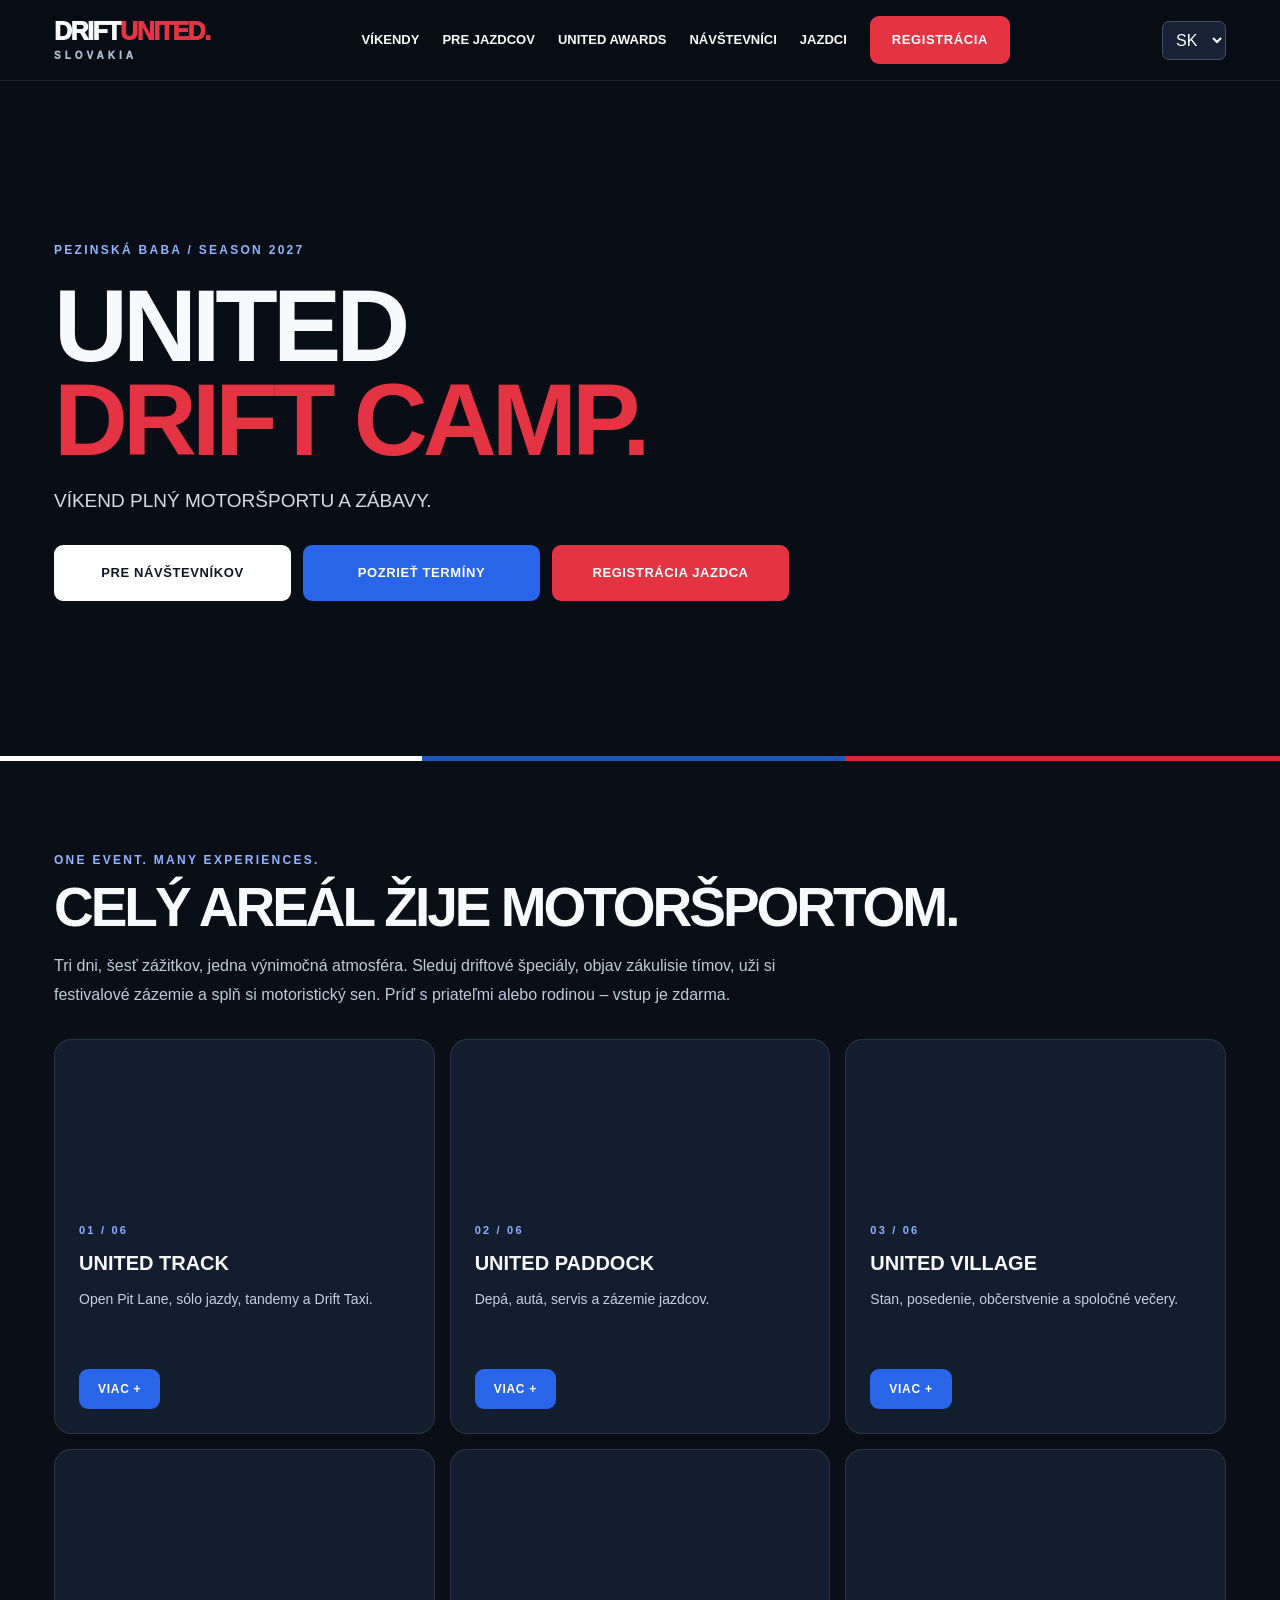
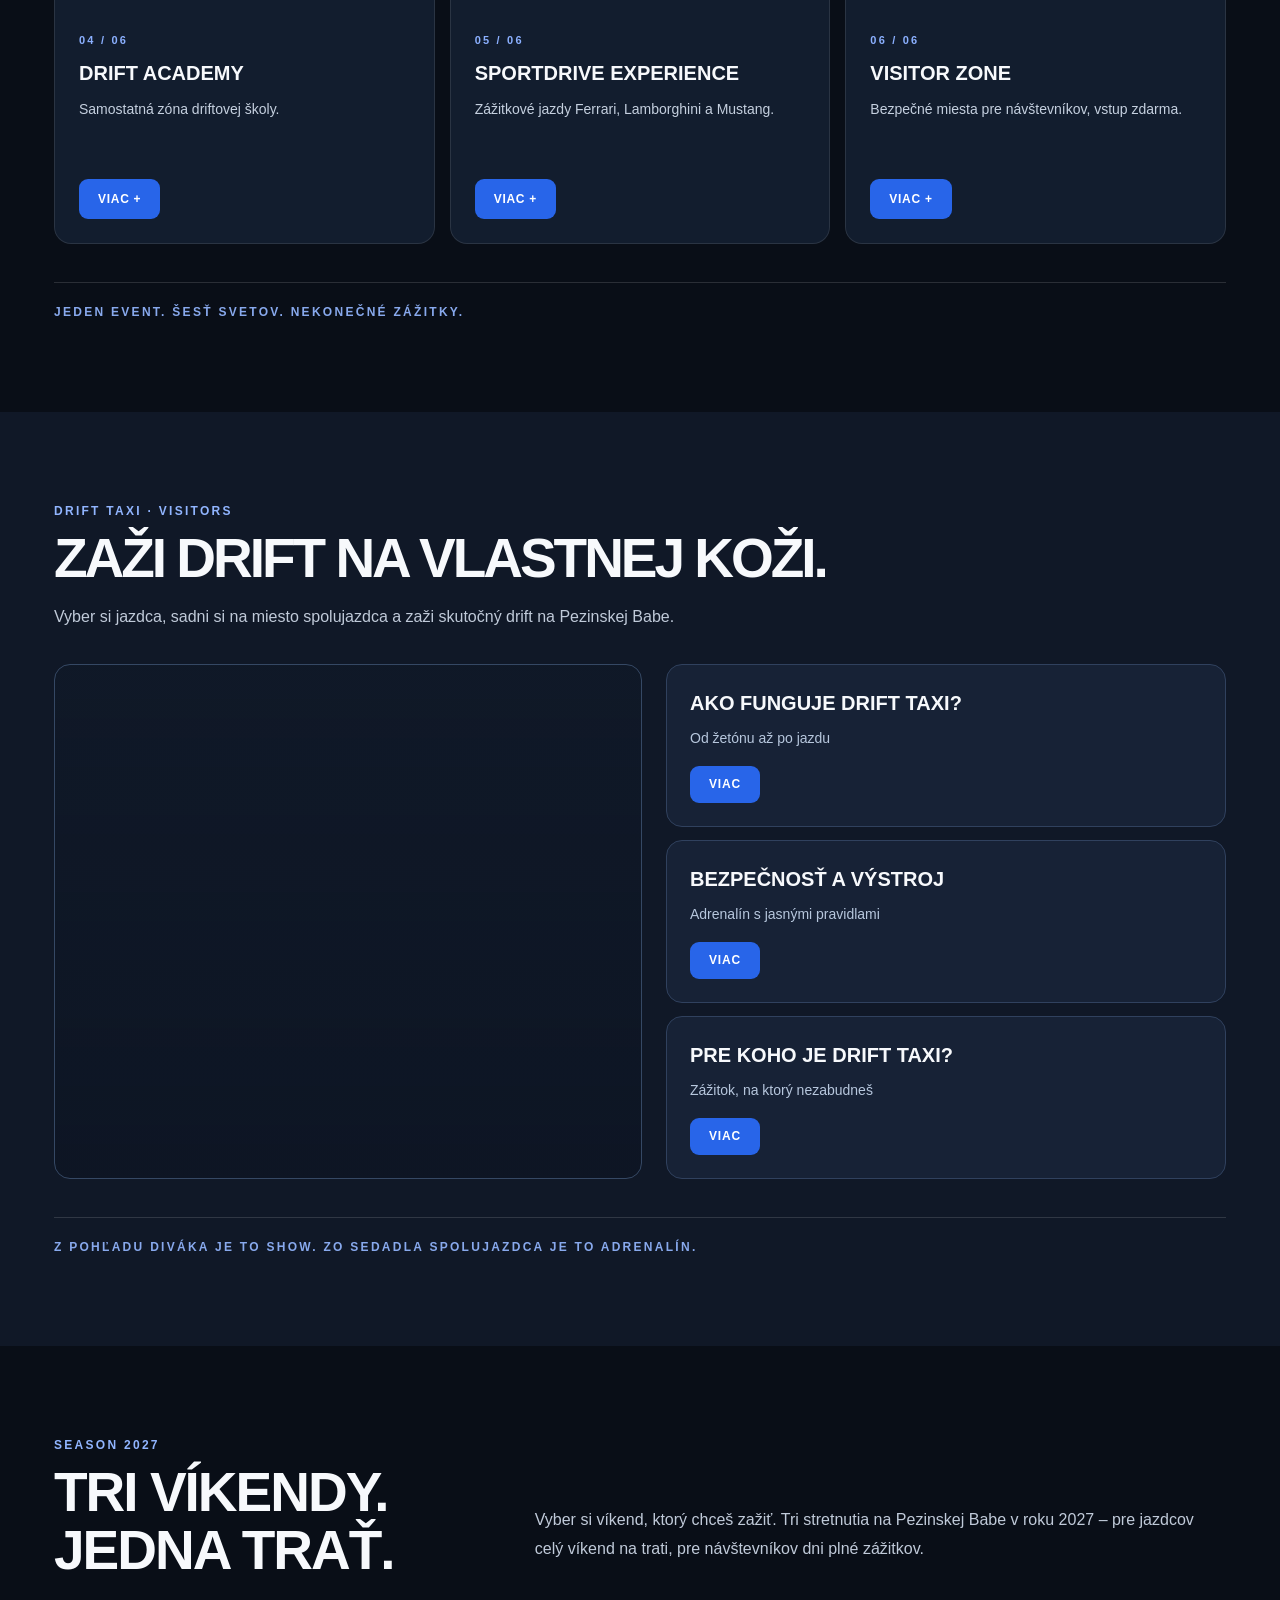
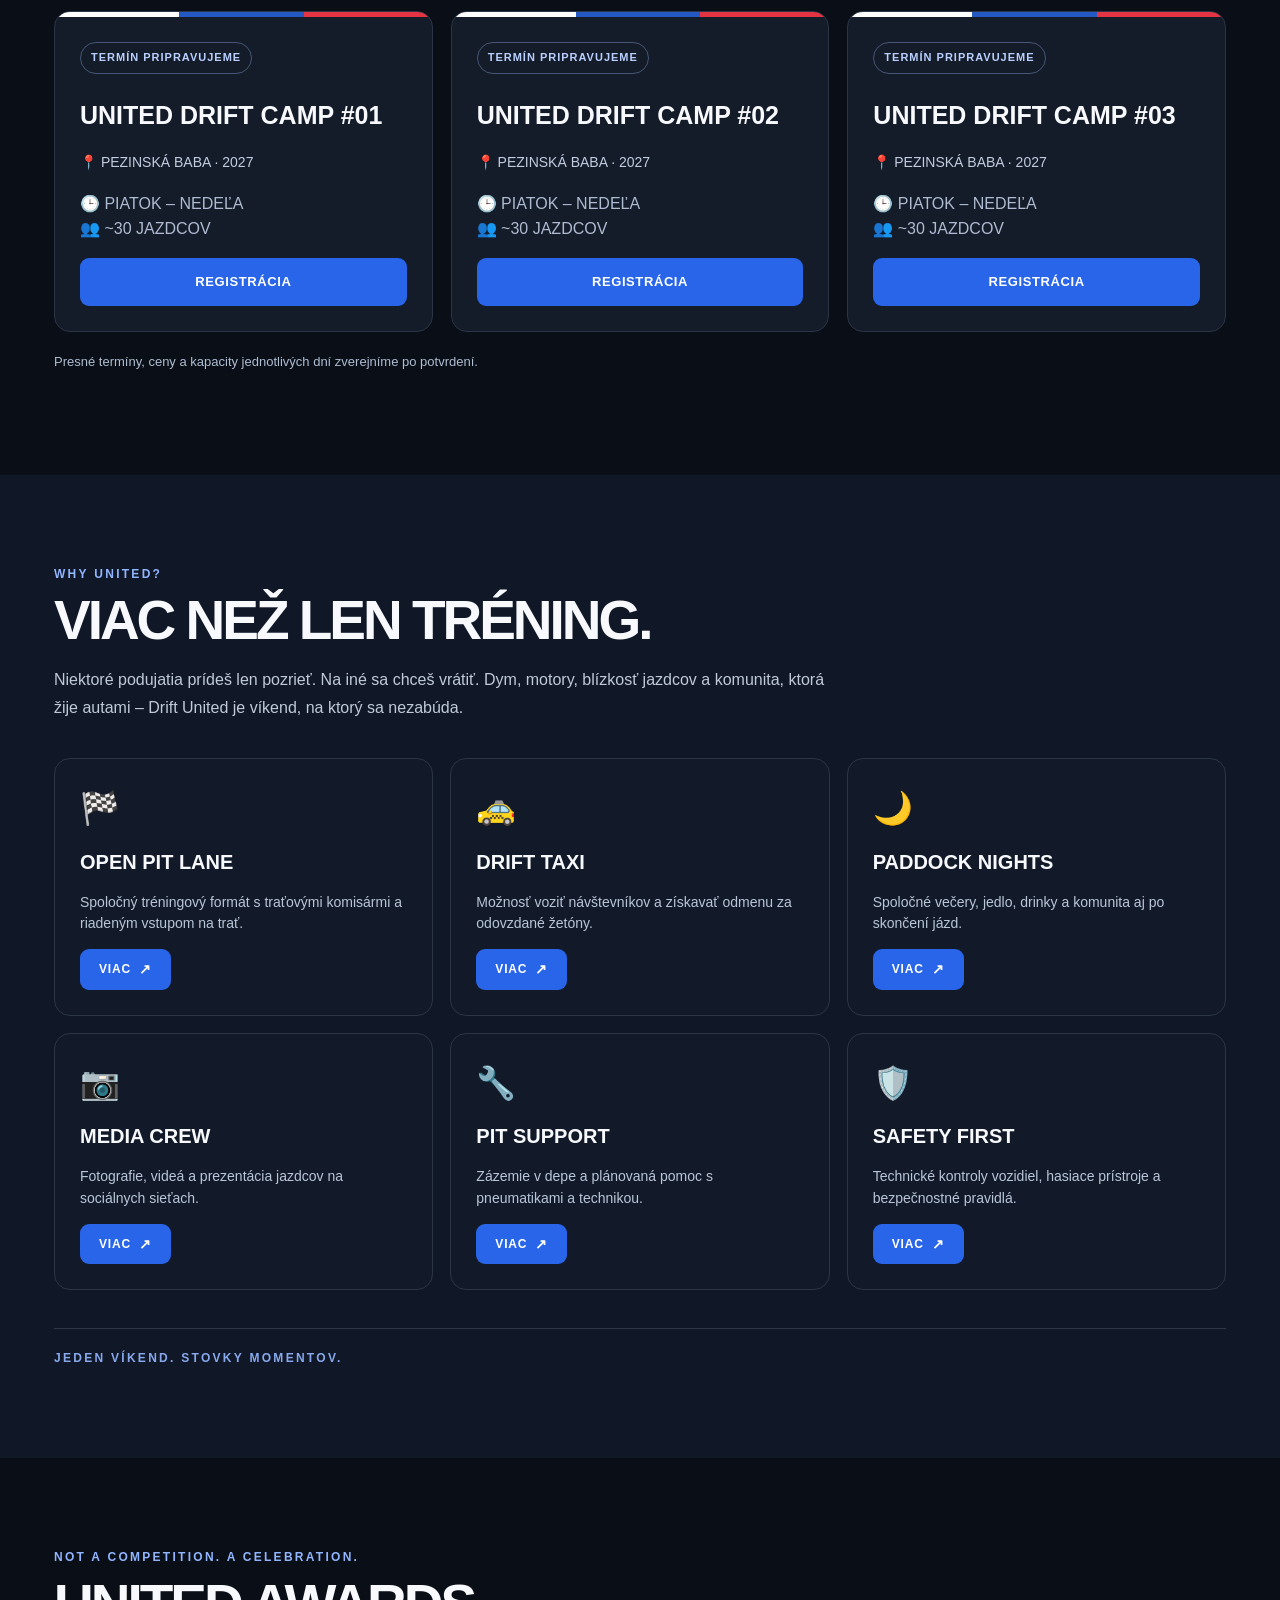
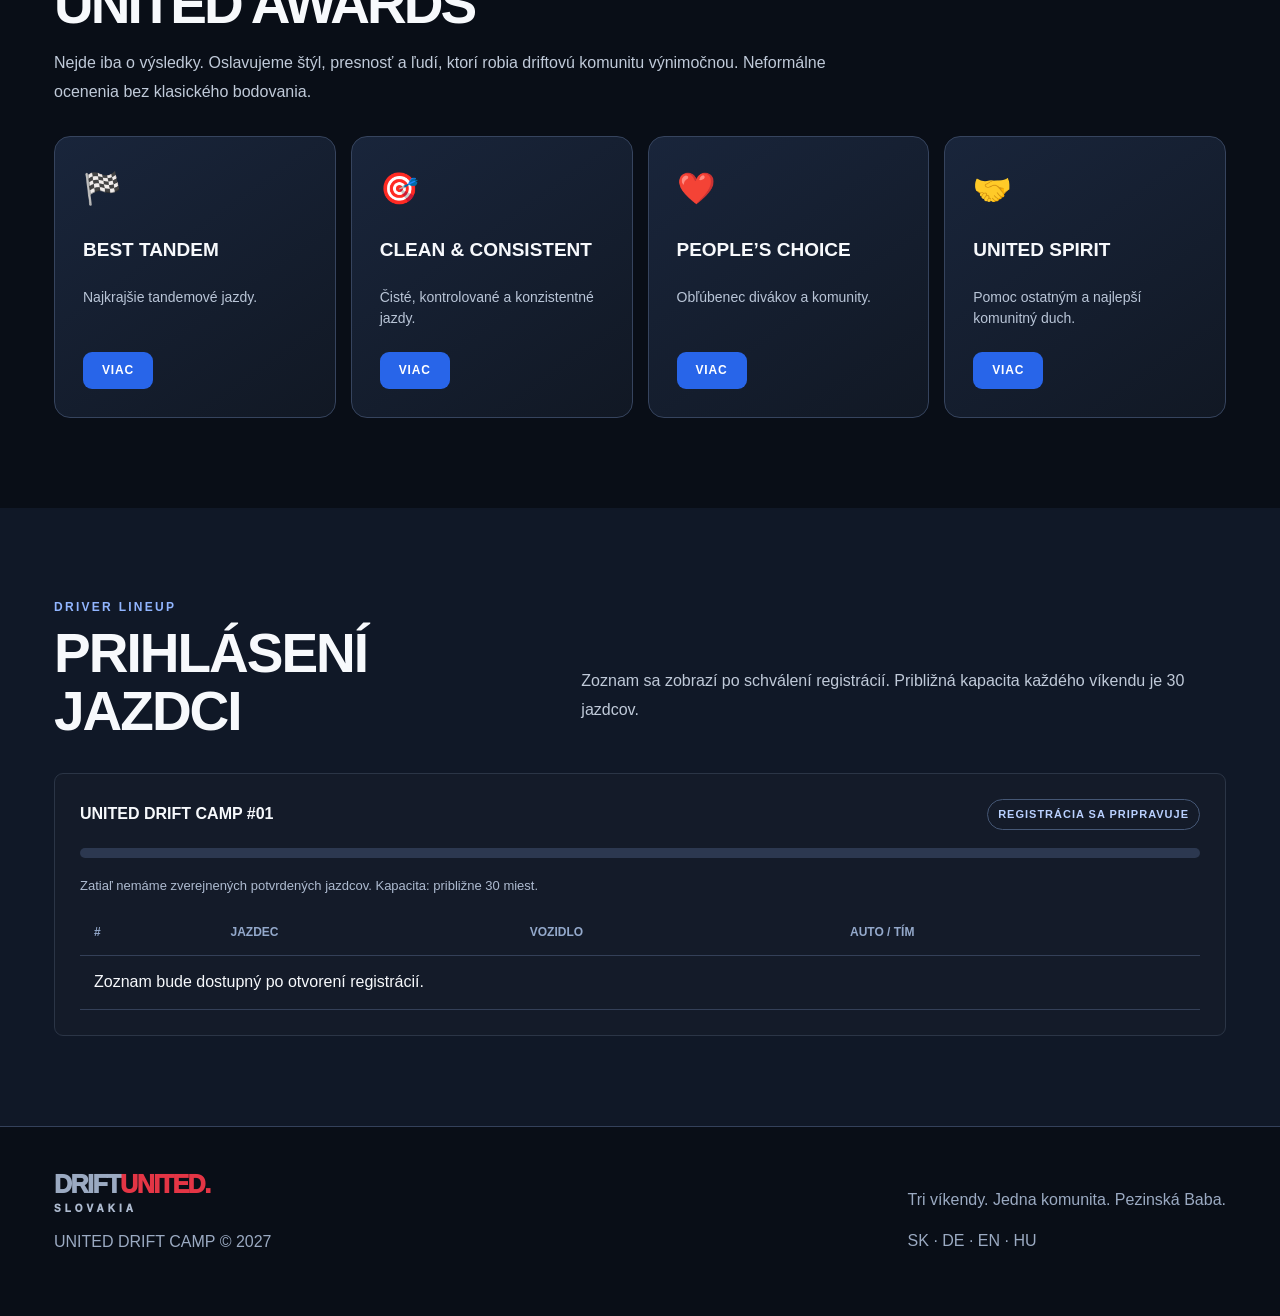
==== commit ba06589b: "Add files via upload" ====
--- a/index.html
+++ b/index.html
@@ -1,4 +1,5 @@
-<!doctype html><html lang="sk"><head><meta charset="UTF-8"><meta name="viewport" content="width=device-width,initial-scale=1"><meta name="theme-color" content="#090d15"><title>Drift United Slovakia | United Drift Camp 2027</title><style>
+<!DOCTYPE html>
+<html lang="sk"><head><meta charset="utf-8"/><meta content="width=device-width,initial-scale=1" name="viewport"/><meta content="#090d15" name="theme-color"/><title>Drift United Slovakia | United Drift Camp 2027</title><style>
 :root{--bg:#090d15;--panel:#141b29;--line:#2b3546;--muted:#aebbd0;--white:#f7f9fc;--blue:#2865e9;--red:#e43443}*{box-sizing:border-box}html{scroll-behavior:smooth}body{margin:0;background:var(--bg);color:var(--white);font:16px/1.55 Arial,Helvetica,sans-serif}a{color:inherit;text-decoration:none}button,input,select{font:inherit}button{cursor:pointer}.wrap{max-width:1220px;margin:auto;padding:0 24px}header{position:sticky;top:0;z-index:20;background:#090d15ee;backdrop-filter:blur(15px);border-bottom:1px solid #ffffff1b}.nav{display:flex;align-items:center;justify-content:space-between;min-height:80px;gap:20px}.logo{font-weight:950;letter-spacing:-1.5px;font-size:25px;line-height:1}.logo span{color:#e43545}.logo small{display:block;font-size:10px;letter-spacing:4px;color:#aebbd0;margin-top:7px}.links{display:flex;gap:23px;align-items:center;font-size:13px;font-weight:700}.links a:hover{color:#78a4ff}.lang{background:#182237;color:white;border:1px solid #40506c;border-radius:7px;padding:9px}.menu{display:none;background:transparent;border:1px solid #46526b;color:white;border-radius:6px;padding:8px 12px}.btn{display:inline-flex;justify-content:center;align-items:center;gap:8px;border:0;border-radius:5px;background:var(--red);color:white;font-weight:800;text-transform:uppercase;letter-spacing:.6px;padding:14px 22px;font-size:13px}.btn:hover{filter:brightness(1.16)}.btn.blue{background:var(--blue)}.btn.outline{background:transparent;border:1px solid #8291a9}.hero{position:relative;min-height:680px;display:flex;align-items:center;overflow:hidden;background:linear-gradient(90deg,#080c15 0%,#080c15ed 40%,#0b10204d 100%),radial-gradient(ellipse at 85% 35%,#274b9b70,transparent 53%),url('https://gallery.drifter.sk/event-images/cmmqplion001bnnw0tjr6jm1r/1773515928448-e116b5c9-5754-4fae-9f7a-a3fe963b5e77-driftingpezinskababa.jpg') center/cover}.hero:after{content:'';position:absolute;bottom:0;left:0;right:0;height:5px;background:linear-gradient(90deg,#fff 0 33%,#2055bc 33% 66%,#d9273a 66%)}.hero .wrap{position:relative;z-index:1;width:100%}.eyebrow{color:#83a9ff;font-weight:800;letter-spacing:3px;font-size:12px;text-transform:uppercase}.hero h1{font-size:clamp(50px,8vw,112px);line-height:.91;letter-spacing:-5px;max-width:900px;margin:20px 0}.hero h1 em{font-style:normal;color:#e43443}.hero p{max-width:600px;color:#d5dce9;font-size:19px}.actions{display:flex;gap:12px;flex-wrap:wrap;margin-top:30px}.hero-stats{display:flex;gap:40px;margin-top:52px;flex-wrap:wrap}.hero-stats strong{font-size:29px;display:block}.hero-stats small{color:#9eafc8;text-transform:uppercase;font-size:11px;letter-spacing:1.2px}section{padding:85px 0}.section-top{display:flex;justify-content:space-between;align-items:end;gap:20px;margin-bottom:32px}.section-top h2,.heading{font-size:clamp(31px,4.5vw,55px);letter-spacing:-2px;line-height:1.05;margin:9px 0 0;text-transform:uppercase}.sub{color:var(--muted);max-width:760px}.cards{display:grid;grid-template-columns:repeat(3,1fr);gap:18px}.card{background:var(--panel);border:1px solid var(--line);border-radius:9px;overflow:hidden}.card-inner{padding:25px}.card h3{margin:0 0 12px;font-size:25px}.card p{color:var(--muted)}.card .topline{height:5px;background:linear-gradient(90deg,#fff 0 33%,#2458c3 33% 66%,#e43443 66%)}.pill{display:inline-block;padding:6px 10px;border:1px solid #455775;border-radius:30px;color:#b9d0ff;font-size:11px;text-transform:uppercase;font-weight:800;letter-spacing:1px}.date{font-size:14px;color:#c2cde0;margin:18px 0}.card .btn{width:100%}.features{display:grid;grid-template-columns:repeat(3,1fr);gap:17px}.feature{border:1px solid var(--line);background:#121a29;padding:25px;border-radius:8px}.feature b{font-size:20px}.feature .symbol{font-size:32px;margin-bottom:13px}.feature p{color:#b9c6d8;font-size:14px}.dark-section{background:#101827}.award{border:1px solid #36445e;padding:28px;background:linear-gradient(145deg,#19253b,#111824);border-radius:8px}.award strong{font-size:19px}.award p{color:#b9c5d7;font-size:14px}.awards{display:grid;grid-template-columns:repeat(4,1fr);gap:15px}.award .symbol{font-size:31px;margin-bottom:14px}.columns{display:grid;grid-template-columns:1fr 1fr;gap:48px;align-items:center}.visual{min-height:360px;border-radius:10px;background:linear-gradient(150deg,#14377e77,#11182766),url('https://images.unsplash.com/photo-1493238792000-8113da705763?auto=format&fit=crop&w=1100&q=80') center/cover;border:1px solid #394660}.steps{padding-left:20px}.steps li{margin:13px 0;color:#d0d8e6}.tablewrap{overflow-x:auto}.table{width:100%;border-collapse:collapse;min-width:550px}.table th,.table td{padding:14px;border-bottom:1px solid #344058;text-align:left}.table th{color:#94a9cb;font-size:12px;text-transform:uppercase}.bar{background:#2c3850;height:10px;border-radius:20px;overflow:hidden;margin:18px 0}.bar>div{height:100%;width:0%;background:linear-gradient(90deg,#2e6af0,#e43443)}.form{display:grid;grid-template-columns:1fr 1fr;gap:15px}.field{display:flex;flex-direction:column;gap:7px}.field.full{grid-column:1/-1}.field label{font-size:13px;color:#c8d4e7;font-weight:700}.field input,.field select{width:100%;border:1px solid #465470;background:#0d1524;border-radius:5px;color:white;padding:13px}.field input:focus,.field select:focus{outline:2px solid #2865e9}.notice{font-size:13px;color:#afbdd1}.status{padding:13px 17px;border-radius:6px;background:#142b24;border:1px solid #35785c;color:#c2ffdd;display:none}.zones{display:grid;grid-template-columns:repeat(3,1fr);gap:15px}.zone{padding:23px;background:#182338;border-left:3px solid #3c76ec}.zone h3{margin:0 0 5px}.zone p{color:#b5c4db;font-size:14px;margin:0}.foot{padding:45px 0;border-top:1px solid #34415b;color:#9baac2}.foot .wrap{display:flex;justify-content:space-between;gap:25px;flex-wrap:wrap}.hidden{display:none!important}@media(max-width:900px){.links{display:none;position:absolute;top:79px;left:0;right:0;background:#0e1523;flex-direction:column;align-items:stretch;padding:22px}.links.open{display:flex}.menu{display:block}.cards,.features,.zones{grid-template-columns:1fr 1fr}.awards{grid-template-columns:1fr 1fr}.columns{grid-template-columns:1fr}.hero{min-height:610px}.hero h1{letter-spacing:-3px}}@media(max-width:600px){.wrap{padding:0 18px}.cards,.features,.zones,.awards,.form{grid-template-columns:1fr}.hero h1{font-size:57px}.hero p{font-size:16px}.hero-stats{gap:20px}.hero-stats strong{font-size:22px}section{padding:60px 0}.section-top{display:block}.field.full{grid-column:auto}}
 
 /* V1.1 – Pezinská Baba hero and three actions */
@@ -45,22 +46,29 @@
 .taxi-layout{display:grid;grid-template-columns:1.05fr 1fr;gap:24px;margin-top:32px;align-items:stretch}.taxi-photo{min-height:430px;border-radius:20px;background:linear-gradient(0deg,#08101e55,#0c1b2b20),url('https://images.unsplash.com/photo-1493238792000-8113da705763?auto=format&fit=crop&w=1100&q=85') center/cover;border:1px solid #354864}.taxi-detail-grid{display:grid;gap:13px}.taxi-tile{padding:23px;background:#172236;border:1px solid #30415e;border-radius:16px;display:flex;flex-direction:column;gap:9px}.taxi-tile h3{margin:0;font-size:20px}.taxi-tile p{margin:0 0 8px;color:#b7c7dd;font-size:14px}.taxi-more{align-self:flex-start}
 .detail-backdrop{position:fixed;inset:0;z-index:120;display:none;align-items:center;justify-content:center;padding:20px;background:rgba(4,8,16,.72);backdrop-filter:blur(12px)}.detail-backdrop.is-open{display:flex}.detail-panel{position:relative;width:min(700px,100%);max-height:min(90dvh,850px);border:1px solid #ffffff28;border-radius:24px;overflow:hidden;background:#131d2c;box-shadow:0 30px 100px #0009}.detail-scroll{max-height:min(90dvh,850px);overflow-y:auto;overscroll-behavior:contain}.detail-image{height:230px;background-position:center;background-size:cover;background-color:#243451;position:relative}.detail-image:after{content:'';position:absolute;inset:0;background:linear-gradient(0deg,#131d2c,transparent 62%)}.detail-body{padding:0 38px 38px;margin-top:-18px;position:relative}.detail-body h2{font-size:clamp(28px,4vw,42px);line-height:1.08;letter-spacing:-1.3px;margin:13px 0 18px}.detail-lead{font-size:19px;color:#fff!important;font-weight:650}.detail-body p{color:#c2cfe0;line-height:1.75}.detail-close{position:absolute;right:16px;top:16px;z-index:4;width:43px;height:43px;border:1px solid #ffffff66;background:#0a1424b8;color:#fff;border-radius:50%;font-size:26px;cursor:pointer;backdrop-filter:blur(10px)}.detail-close:hover{background:#2865e9}.detail-backdrop.is-open~*{pointer-events:none}
 @media(max-width:800px){.taxi-layout{grid-template-columns:1fr}.taxi-photo{min-height:260px}.detail-image{height:185px}}@media(max-width:600px){.detail-backdrop{padding:10px}.detail-panel{border-radius:18px;max-height:94dvh}.detail-scroll{max-height:94dvh}.detail-body{padding:0 22px 25px}.detail-image{height:180px}.detail-body h2{font-size:30px}}
+
+/* V1.6 — immersive editorial festival refresh */
+:root{--blue:#2865e9;--panel:#141b29}body{background:#090e17}section{scroll-margin-top:88px}section .wrap{position:relative}section:not(.hero){padding-top:90px;padding-bottom:90px}.heading{letter-spacing:-.055em;line-height:1.04;max-width:960px}.sub{line-height:1.8;max-width:780px;color:#c0cad9}.eyebrow{letter-spacing:.19em;color:#91b5ff;font-weight:800}.impact-line{margin-top:38px;border-top:1px solid #ffffff22;padding-top:20px;font-size:12px;letter-spacing:.19em;font-weight:800;color:#88a9ed}.zone-experience{overflow:hidden;padding:0!important;border-radius:17px!important;background:#121d2e!important;border:1px solid #ffffff1a!important;transition:transform .25s ease,box-shadow .25s ease}.zone-experience:hover{transform:translateY(-5px);box-shadow:0 20px 45px #0005}.zone-photo{height:158px;background-size:cover;background-position:center;position:relative}.zone-photo:after{content:'';position:absolute;inset:0;background:linear-gradient(0deg,#121d2e66,transparent)}.zone-photo-0{background-image:url('https://images.unsplash.com/photo-1503376780353-7e6692767b70?auto=format&fit=crop&w=900&q=85')}.zone-photo-1{background-image:url('https://images.unsplash.com/photo-1486006920555-c77dcf18193c?auto=format&fit=crop&w=900&q=85')}.zone-photo-2{background-image:url('https://images.unsplash.com/photo-1517248135467-4c7edcad34c4?auto=format&fit=crop&w=900&q=85')}.zone-photo-3{background-image:url('https://images.unsplash.com/photo-1493238792000-8113da705763?auto=format&fit=crop&w=900&q=85')}.zone-photo-4{background-image:url('https://images.unsplash.com/photo-1503376780353-7e6692767b70?auto=format&fit=crop&w=900&q=85')}.zone-photo-5{background-image:url('https://images.unsplash.com/photo-1485291571150-772bcfc10da5?auto=format&fit=crop&w=900&q=85')}.zone-content{padding:24px;display:flex;flex-direction:column;align-items:flex-start;min-height:235px}.zone-count{font-size:11px;letter-spacing:.2em;color:#8bb0ff;font-weight:800}.zone-content h3{margin:9px 0;font-size:20px}.zone-content p{margin:0 0 22px;color:#c5d0df;line-height:1.65;flex:1}.zone-more,.feature-more,.award-more,.taxi-more{border:0!important;background:#2865e9!important;color:#fff!important;border-radius:9px!important;padding:11px 19px!important;letter-spacing:.06em;font-size:12px!important;font-weight:800!important;transition:background .2s,transform .2s}.zone-more:hover,.feature-more:hover,.award-more:hover,.taxi-more:hover{background:#427ef9!important;transform:translateY(-2px)}.feature,.award,.taxi-tile{border-radius:16px!important;transition:transform .2s,border-color .2s}.feature:hover,.award:hover,.taxi-tile:hover{transform:translateY(-3px);border-color:#3b67ab!important}.detail-backdrop{backdrop-filter:blur(10px)}.detail-panel{border-radius:22px!important;box-shadow:0 35px 110px #000a!important;border:1px solid #ffffff25!important}.detail-body{padding:34px 42px 44px!important}.detail-body p{line-height:1.85}.detail-lead{font-weight:700;font-size:19px!important}.detail-image{height:275px!important;background-position:center!important}.detail-close{border-radius:50%!important;background:#152338!important}.taxi-photo{border-radius:16px;overflow:hidden}.cards .card{border-radius:16px;overflow:hidden}.btn{border-radius:9px}.section-top{gap:30px}@media(max-width:700px){section:not(.hero){padding-top:62px;padding-bottom:62px}.zone-photo{height:185px}.zone-content{min-height:0}.detail-body{padding:24px!important}.detail-image{height:210px!important}.impact-line{font-size:10px;line-height:1.8}}
 </style></head><body>
-<header><div class="wrap nav"><a href="#home" class="logo">DRIFT<span>UNITED.</span><small>SLOVAKIA</small></a><nav class="links" id="links"><a href="#weekends" data-i="navWeekends">VÍKENDY</a><a href="#benefits" data-i="navBenefits">PRE JAZDCOV</a><a href="#awards">UNITED AWARDS</a><a href="#visitors" data-i="navVisitors">NÁVŠTEVNÍCI</a><a href="#drivers" data-i="navDrivers">JAZDCI</a><a href="#register" class="btn" data-i="register">REGISTRÁCIA</a></nav><div style="display:flex;gap:10px;align-items:center"><select id="language" class="lang" aria-label="Language"><option value="sk">SK</option><option value="de">DE</option><option value="en">EN</option><option value="hu">HU</option></select><button class="menu" id="menu">☰</button></div></div></header>
-<main><div class="hero" id="home"><div class="wrap"><div class="eyebrow">PEZINSKÁ BABA / SEASON 2027</div><h1>UNITED<br><em>DRIFT CAMP.</em></h1><p data-i="heroText">VÍKEND PLNÝ MOTORŠPORTU A ZÁBAVY.</p><div class="actions hero-actions"><a class="btn visitor-btn" href="#visitors" data-i="forVisitors">PRE NÁVŠTEVNÍKOV</a><a class="btn blue" href="#weekends" data-i="viewDates">POZRIEŤ TERMÍNY</a><a class="btn" href="#register" data-i="registerDriver">REGISTRÁCIA JAZDCA</a></div></div></div>
-<section id="weekends"><div class="wrap"><div class="section-top"><div><div class="eyebrow">SEASON 2027</div><h2 data-i="threeWeekends">TRI VÍKENDY. JEDNA TRAŤ.</h2></div><p class="sub" data-i="weekendsIntro">Každý camp trvá od piatku do nedele. Prioritou sú celovíkendové vstupy, obmedzený počet miest bude aj na sobotu alebo nedeľu.</p></div><div class="cards" id="weekendCards"></div><p class="notice" style="margin-top:20px" data-i="datesPending">Presné termíny, ceny a kapacity jednotlivých dní zverejníme po potvrdení.</p></div></section>
-<section class="dark-section" id="benefits"><div class="wrap"><div class="eyebrow">WHY UNITED?</div><h2 class="heading" data-i="moreThanTraining">VIAC NEŽ LEN TRÉNING.</h2><p class="sub" data-i="whyText">Žiadna kvalifikácia, žiadne vyraďovanie. Jazdi, trénuj tandemy, stretni kamarátov a uži si celý víkend v komunite.</p><div class="features" id="featureCards" style="margin-top:35px"></div></div></section>
-<section id="awards"><div class="wrap"><div class="eyebrow">NOT A COMPETITION. A CELEBRATION.</div><h2 class="heading">UNITED AWARDS</h2><p class="sub" data-i="awardsText">Neformálne, subjektívne ocenenia za výnimočné jazdy a komunitného ducha. Drobné ceny, veľké zážitky.</p><div class="awards" style="margin-top:30px" id="awardCards"></div></div></section>
-<section class="dark-section" id="taxi"><div class="wrap"><div class="eyebrow">DRIFT TAXI · VISITORS</div><h2 class="heading" id="taxiHeading">ZAŽI DRIFT NA VLASTNEJ KOŽI.</h2><p class="sub" id="taxiIntro">Sadni si na miesto spolujazdca, vyber si svojho jazdca a zaži skutočný drift na Pezinskej Babe. Zážitok, ktorý sa nedá opísať – musíš ho zažiť.</p><div class="taxi-layout"><div class="taxi-photo" role="img" aria-label="Drift Taxi"></div><div class="taxi-detail-grid" id="taxiCards"></div></div></div></section>
-<section id="visitors"><div class="wrap"><div class="eyebrow">ONE EVENT. MANY EXPERIENCES.</div><h2 class="heading" data-i="wholeArea">CELÝ AREÁL ŽIJE MOTORŠPORTOM.</h2><p class="sub" data-i="areaIntro">Vstup pre divákov zadarmo. Bezpečne oddelené zóny, občerstvenie, Drift Taxi, škola driftu a zážitkové jazdy.</p><div class="zones" id="zoneCards" style="margin-top:30px"></div></div></section>
-<section class="dark-section" id="drivers"><div class="wrap"><div class="section-top"><div><div class="eyebrow">DRIVER LINEUP</div><h2 data-i="registeredDrivers">PRIHLÁSENÍ JAZDCI</h2></div><p class="sub" data-i="driversInfo">Zoznam sa zobrazí po schválení registrácií. Približná kapacita každého víkendu je 30 jazdcov.</p></div><div class="card card-inner"><div style="display:flex;justify-content:space-between;align-items:center;gap:12px;flex-wrap:wrap"><strong id="lineupTitle">UNITED DRIFT CAMP #01</strong><span class="pill" data-i="registrationSoon">REGISTRÁCIA SA PRIPRAVUJE</span></div><div class="bar"><div id="occupancyBar"></div></div><p class="notice" data-i="noConfirmed">Zatiaľ nemáme zverejnených potvrdených jazdcov. Kapacita: približne 30 miest.</p><div class="tablewrap"><table class="table"><thead><tr><th>#</th><th data-i="driver">JAZDEC</th><th data-i="car">VOZIDLO</th><th data-i="team">AUTO / TÍM</th></tr></thead><tbody id="lineupBody"><tr><td colspan="4" data-i="lineupEmpty">Zoznam bude dostupný po otvorení registrácií.</td></tr></tbody></table></div></div></div></section>
-<div id="registrationModal" class="modal-backdrop" aria-hidden="true"><div class="modal-panel" role="dialog" aria-modal="true" aria-labelledby="registrationTitle"><button type="button" class="modal-close" id="closeRegistration" aria-label="Close">×</button><div class="modal-scroll"><div id="registrationTitle" class="eyebrow">UNITED DRIFT CAMP 2027</div><div class="modal-content"><div><div class="eyebrow">JOIN THE COMMUNITY</div><h2 class="heading" data-i="driverRegistration">REGISTRÁCIA JAZDCA.</h2><p class="sub" data-i="registerIntro">Prihlášku musí schváliť organizátor. Platobné údaje na úhradu štartovného bankovým prevodom dostane jazdec až po schválení.</p><p class="notice" data-i="demoWarning">Aktuálne ide o ukážkový formulár bez serverového spracovania. Odoslaním sa zatiaľ nevytvorí skutočná registrácia.</p></div><div class="card card-inner"><form id="registrationForm" class="form"><div class="field"><label data-i="fullName">Meno a priezvisko</label><input name="name" required maxlength="100" autocomplete="name"></div><div class="field"><label>E-mail</label><input type="email" name="email" required autocomplete="email"></div><div class="field"><label data-i="phone">Telefón</label><input name="phone" type="tel" required autocomplete="tel"></div><div class="field"><label data-i="weekendChoice">Víkend</label><select name="weekend" required><option value="1">United Drift Camp #01</option><option value="2">United Drift Camp #02</option><option value="3">United Drift Camp #03</option></select></div><div class="field"><label data-i="car">Vozidlo</label><input name="car" required placeholder="BMW E36"></div><div class="field"><label data-i="startNumber">Štartovné číslo</label><input name="number" maxlength="12" placeholder="55"></div><div class="field full"><label data-i="teamOptional">Názov auta / tímu (nepovinné)</label><input name="team" maxlength="100"></div><div class="field"><label data-i="participation">Účasť</label><select name="participation"><option value="full" data-i="fullWeekend">Celý víkend</option><option value="saturday" data-i="saturday">Iba sobota</option><option value="sunday" data-i="sunday">Iba nedeľa</option></select></div><div class="field"><label data-i="taxiInterest">Záujem o Drift Taxi</label><select name="taxi"><option value="yes" data-i="yes">Áno</option><option value="no" data-i="no">Nie</option></select></div><div class="field full"><button type="submit" class="btn" data-i="submitApplication">PRIPRAVIŤ PRIHLÁŠKU</button></div><div class="field full"><div class="status" id="formStatus"></div></div></form></div></div></div></div></div>
-</main><footer class="foot"><div class="wrap"><div><div class="logo">DRIFT<span>UNITED.</span><small>SLOVAKIA</small></div><p>UNITED DRIFT CAMP © 2027</p></div><div><p data-i="footerText">Tri víkendy. Jedna komunita. Pezinská Baba.</p><p>SK · DE · EN · HU</p></div></div></footer>
-<div id="detailModal" class="detail-backdrop" aria-hidden="true"><div class="detail-panel" role="dialog" aria-modal="true" aria-labelledby="detailTitle" tabindex="-1"><button class="detail-close" id="detailClose" type="button" aria-label="Close dialog">×</button><div class="detail-scroll"><div class="detail-image" id="detailImage"></div><div class="detail-body"><div class="eyebrow" id="detailCategory">UNITED DRIFT CAMP</div><h2 id="detailTitle"></h2><p class="detail-lead" id="detailLead"></p><p id="detailParagraph"></p><p id="detailParagraph2"></p></div></div></div></div>
+<header><div class="wrap nav"><a class="logo" href="#home">DRIFT<span>UNITED.</span><small>SLOVAKIA</small></a><nav class="links" id="links"><a data-i="navWeekends" href="#weekends">VÍKENDY</a><a data-i="navBenefits" href="#benefits">PRE JAZDCOV</a><a href="#awards">UNITED AWARDS</a><a data-i="navVisitors" href="#visitors">NÁVŠTEVNÍCI</a><a data-i="navDrivers" href="#drivers">JAZDCI</a><a class="btn" data-i="register" href="#register">REGISTRÁCIA</a></nav><div style="display:flex;gap:10px;align-items:center"><select aria-label="Language" class="lang" id="language"><option value="sk">SK</option><option value="de">DE</option><option value="en">EN</option><option value="hu">HU</option></select><button class="menu" id="menu">☰</button></div></div></header>
+<main><div class="hero" id="home"><div class="wrap"><div class="eyebrow">PEZINSKÁ BABA / SEASON 2027</div><h1>UNITED<br/><em>DRIFT CAMP.</em></h1><p data-i="heroText">VÍKEND PLNÝ MOTORŠPORTU A ZÁBAVY.</p><div class="actions hero-actions"><a class="btn visitor-btn" data-i="forVisitors" href="#visitors">PRE NÁVŠTEVNÍKOV</a><a class="btn blue" data-i="viewDates" href="#weekends">POZRIEŤ TERMÍNY</a><a class="btn" data-i="registerDriver" href="#register">REGISTRÁCIA JAZDCA</a></div></div></div>
+
+
+
+
+
+
+<div aria-hidden="true" class="modal-backdrop" id="registrationModal"><div aria-labelledby="registrationTitle" aria-modal="true" class="modal-panel" role="dialog"><button aria-label="Close" class="modal-close" id="closeRegistration" type="button">×</button><div class="modal-scroll"><div class="eyebrow" id="registrationTitle">UNITED DRIFT CAMP 2027</div><div class="modal-content"><div><div class="eyebrow">JOIN THE COMMUNITY</div><h2 class="heading" data-i="driverRegistration">REGISTRÁCIA JAZDCA.</h2><p class="sub" data-i="registerIntro">Prihlášku musí schváliť organizátor. Platobné údaje na úhradu štartovného bankovým prevodom dostane jazdec až po schválení.</p><p class="notice" data-i="demoWarning">Aktuálne ide o ukážkový formulár bez serverového spracovania. Odoslaním sa zatiaľ nevytvorí skutočná registrácia.</p></div><div class="card card-inner"><form class="form" id="registrationForm"><div class="field"><label data-i="fullName">Meno a priezvisko</label><input autocomplete="name" maxlength="100" name="name" required=""/></div><div class="field"><label>E-mail</label><input autocomplete="email" name="email" required="" type="email"/></div><div class="field"><label data-i="phone">Telefón</label><input autocomplete="tel" name="phone" required="" type="tel"/></div><div class="field"><label data-i="weekendChoice">Víkend</label><select name="weekend" required=""><option value="1">United Drift Camp #01</option><option value="2">United Drift Camp #02</option><option value="3">United Drift Camp #03</option></select></div><div class="field"><label data-i="car">Vozidlo</label><input name="car" placeholder="BMW E36" required=""/></div><div class="field"><label data-i="startNumber">Štartovné číslo</label><input maxlength="12" name="number" placeholder="55"/></div><div class="field full"><label data-i="teamOptional">Názov auta / tímu (nepovinné)</label><input maxlength="100" name="team"/></div><div class="field"><label data-i="participation">Účasť</label><select name="participation"><option data-i="fullWeekend" value="full">Celý víkend</option><option data-i="saturday" value="saturday">Iba sobota</option><option data-i="sunday" value="sunday">Iba nedeľa</option></select></div><div class="field"><label data-i="taxiInterest">Záujem o Drift Taxi</label><select name="taxi"><option data-i="yes" value="yes">Áno</option><option data-i="no" value="no">Nie</option></select></div><div class="field full"><button class="btn" data-i="submitApplication" type="submit">PRIPRAVIŤ PRIHLÁŠKU</button></div><div class="field full"><div class="status" id="formStatus"></div></div></form></div></div></div></div></div>
+</main><section id="visitors"><div class="wrap"><div class="eyebrow">ONE EVENT. MANY EXPERIENCES.</div><h2 class="heading" data-i="wholeArea">CELÝ AREÁL ŽIJE MOTORŠPORTOM.</h2><p class="sub" data-i="areaIntro">Tri dni, šesť zážitkov, jedna výnimočná atmosféra. Sleduj driftové špeciály v akcii, objav zákulisie tímov, ochutnaj festivalovú atmosféru a splň si motoristický sen. Príď s kamarátmi alebo rodinou – vstup pre návštevníkov je zdarma.</p><div class="zones" id="zoneCards" style="margin-top:30px"></div><div class="impact-line">JEDEN EVENT. ŠESŤ SVETOV. NEKONEČNÉ ZÁŽITKY.</div></div></section><section class="dark-section" id="taxi"><div class="wrap"><div class="eyebrow">DRIFT TAXI · VISITORS</div><h2 class="heading" id="taxiHeading">ZAŽI DRIFT NA VLASTNEJ KOŽI.</h2><p class="sub" id="taxiIntro">Sadni si na miesto spolujazdca, vyber si svojho jazdca a zaži skutočný drift na Pezinskej Babe. Zážitok, ktorý sa nedá opísať – musíš ho zažiť.</p><div class="taxi-layout"><div aria-label="Drift Taxi" class="taxi-photo" role="img"></div><div class="taxi-detail-grid" id="taxiCards"></div></div><div class="impact-line">Z POHĽADU DIVÁKA JE TO SHOW. ZO SEDADLA SPOLUJAZDCA JE TO ADRENALÍN.</div></div></section><section id="weekends"><div class="wrap"><div class="section-top"><div><div class="eyebrow">SEASON 2027</div><h2 data-i="threeWeekends">TRI VÍKENDY. JEDNA TRAŤ.</h2></div><p class="sub" data-i="weekendsIntro">Každý camp trvá od piatku do nedele. Prioritou sú celovíkendové vstupy, obmedzený počet miest bude aj na sobotu alebo nedeľu.</p></div><div class="cards" id="weekendCards"></div><p class="notice" data-i="datesPending" style="margin-top:20px">Presné termíny, ceny a kapacity jednotlivých dní zverejníme po potvrdení.</p></div></section><section class="dark-section" id="benefits"><div class="wrap"><div class="eyebrow">WHY UNITED?</div><h2 class="heading" data-i="moreThanTraining">VIAC NEŽ LEN TRÉNING.</h2><p class="sub" data-i="whyText">Niektoré podujatia prídeš len pozrieť. Na iné sa chceš vrátiť. Dym, motory, blízkosť jazdcov a komunita, ktorá žije autami – Drift United je víkend, na ktorý sa nezabúda.</p><div class="features" id="featureCards" style="margin-top:35px"></div><div class="impact-line">JEDEN VÍKEND. STOVKY MOMENTOV.</div></div></section><section id="awards"><div class="wrap"><div class="eyebrow">NOT A COMPETITION. A CELEBRATION.</div><h2 class="heading">UNITED AWARDS</h2><p class="sub" data-i="awardsText">Tu nejde iba o výsledky. Oslavujeme odvahu, štýl, presnosť a ľudí, ktorí robia driftovú komunitu výnimočnou. Spoznaj neformálne ocenenia United Awards.</p><div class="awards" id="awardCards" style="margin-top:30px"></div></div></section><section class="dark-section" id="drivers"><div class="wrap"><div class="section-top"><div><div class="eyebrow">DRIVER LINEUP</div><h2 data-i="registeredDrivers">PRIHLÁSENÍ JAZDCI</h2></div><p class="sub" data-i="driversInfo">Zoznam sa zobrazí po schválení registrácií. Približná kapacita každého víkendu je 30 jazdcov.</p></div><div class="card card-inner"><div style="display:flex;justify-content:space-between;align-items:center;gap:12px;flex-wrap:wrap"><strong id="lineupTitle">UNITED DRIFT CAMP #01</strong><span class="pill" data-i="registrationSoon">REGISTRÁCIA SA PRIPRAVUJE</span></div><div class="bar"><div id="occupancyBar"></div></div><p class="notice" data-i="noConfirmed">Zatiaľ nemáme zverejnených potvrdených jazdcov. Kapacita: približne 30 miest.</p><div class="tablewrap"><table class="table"><thead><tr><th>#</th><th data-i="driver">JAZDEC</th><th data-i="car">VOZIDLO</th><th data-i="team">AUTO / TÍM</th></tr></thead><tbody id="lineupBody"><tr><td colspan="4" data-i="lineupEmpty">Zoznam bude dostupný po otvorení registrácií.</td></tr></tbody></table></div></div></div></section><footer class="foot"><div class="wrap"><div><div class="logo">DRIFT<span>UNITED.</span><small>SLOVAKIA</small></div><p>UNITED DRIFT CAMP © 2027</p></div><div><p data-i="footerText">Tri víkendy. Jedna komunita. Pezinská Baba.</p><p>SK · DE · EN · HU</p></div></div></footer>
+<div aria-hidden="true" class="detail-backdrop" id="detailModal"><div aria-labelledby="detailTitle" aria-modal="true" class="detail-panel" role="dialog" tabindex="-1"><button aria-label="Close dialog" class="detail-close" id="detailClose" type="button">×</button><div class="detail-scroll"><div class="detail-image" id="detailImage"></div><div class="detail-body"><div class="eyebrow" id="detailCategory">UNITED DRIFT CAMP</div><h2 id="detailTitle"></h2><p class="detail-lead" id="detailLead"></p><p id="detailParagraph"></p><p id="detailParagraph2"></p></div></div></div></div>
 <script>
 const translations={sk:{forVisitors:'PRE NÁVŠTEVNÍKOV',navWeekends:'VÍKENDY',navBenefits:'PRE JAZDCOV',navVisitors:'NÁVŠTEVNÍCI',navDrivers:'JAZDCI',register:'REGISTRÁCIA',heroText:'VÍKEND PLNÝ MOTORŠPORTU A ZÁBAVY.',registerDriver:'REGISTRÁCIA JAZDCA',viewDates:'POZRIEŤ TERMÍNY',weekends:'VÍKENDY',driversPer:'JAZDCOV / VÍKEND',freeEntry:'VSTUP PRE DIVÁKOV',threeWeekends:'TRI VÍKENDY. JEDNA TRAŤ.',weekendsIntro:'Každý camp trvá od piatku do nedele. Prioritou sú celovíkendové vstupy, obmedzený počet miest bude aj na sobotu alebo nedeľu.',datesPending:'Presné termíny, ceny a kapacity jednotlivých dní zverejníme po potvrdení.',moreThanTraining:'VIAC NEŽ LEN TRÉNING.',whyText:'Žiadna kvalifikácia, žiadne vyraďovanie. Jazdi, trénuj tandemy, stretni kamarátov a uži si celý víkend v komunite.',awardsText:'Neformálne, subjektívne ocenenia za výnimočné jazdy a komunitného ducha. Drobné ceny, veľké zážitky.',earnDriving:'JAZDENÍM SI MÔŽEŠ ZAROBIŤ.',taxiText:'Návštevník si kúpi žetón, vyberie si zapojeného jazdca a po bezpečnostnom poučení absolvuje jazdu. Jazdec odovzdá žetóny organizátorovi a môže si priebežne vyzdvihnúť dohodnutú odmenu.',taxiStep1:'Žetón sa kupuje na oficiálnom predajnom mieste.',taxiStep2:'Návštevník si vyberá jazdca.',taxiStep3:'Povinné poučenie, prilba a bezpečnostné pravidlá.',taxiStep4:'Priebežné vyúčtovanie žetónov jazdcom.',wholeArea:'CELÝ AREÁL ŽIJE MOTORŠPORTOM.',areaIntro:'Vstup pre divákov zadarmo. Bezpečne oddelené zóny, občerstvenie, Drift Taxi, škola driftu a zážitkové jazdy.',registeredDrivers:'PRIHLÁSENÍ JAZDCI',driversInfo:'Zoznam sa zobrazí po schválení registrácií. Približná kapacita každého víkendu je 30 jazdcov.',registrationSoon:'REGISTRÁCIA SA PRIPRAVUJE',noConfirmed:'Zatiaľ nemáme zverejnených potvrdených jazdcov. Kapacita: približne 30 miest.',driver:'JAZDEC',car:'Vozidlo',team:'AUTO / TÍM',lineupEmpty:'Zoznam bude dostupný po otvorení registrácií.',driverRegistration:'REGISTRÁCIA JAZDCA.',registerIntro:'Prihlášku musí schváliť organizátor. Platobné údaje na úhradu štartovného bankovým prevodom dostane jazdec až po schválení.',demoWarning:'Aktuálne ide o ukážkový formulár bez serverového spracovania. Odoslaním sa zatiaľ nevytvorí skutočná registrácia.',fullName:'Meno a priezvisko',phone:'Telefón',weekendChoice:'Víkend',startNumber:'Štartovné číslo',teamOptional:'Názov auta / tímu (nepovinné)',participation:'Účasť',fullWeekend:'Celý víkend',saturday:'Iba sobota',sunday:'Iba nedeľa',taxiInterest:'Záujem o Drift Taxi',yes:'Áno',no:'Nie',submitApplication:'PRIPRAVIŤ PRIHLÁŠKU',footerText:'Tri víkendy. Jedna komunita. Pezinská Baba.',pending:'TERMÍN PRIPRAVUJEME',friday:'PIATOK',weekend:'PIATOK – NEDEĽA',details:'VYBRAŤ VÍKEND',capacity:'~30 JAZDCOV',features:[['🏁','OPEN PIT LANE','Spoločný tréningový formát s traťovými komisármi a riadeným vstupom na trať.'],['🚕','DRIFT TAXI','Možnosť voziť návštevníkov a získavať odmenu za odovzdané žetóny.'],['🌙','PADDOCK NIGHTS','Spoločné večery, jedlo, drinky a komunita aj po skončení jázd.'],['📷','MEDIA CREW','Fotografie, videá a prezentácia jazdcov na sociálnych sieťach.'],['🔧','PIT SUPPORT','Zázemie v depe a plánovaná pomoc s pneumatikami a technikou.'],['🛡️','SAFETY FIRST','Technické kontroly vozidiel, hasiace prístroje a bezpečnostné pravidlá.']],awards:[['🏁','BEST TANDEM','Najkrajšie tandemové jazdy.'],['🎯','CLEAN & CONSISTENT','Čisté, kontrolované a konzistentné jazdy.'],['❤️',"PEOPLE’S CHOICE",'Obľúbenec divákov a komunity.'],['🤝','UNITED SPIRIT','Pomoc ostatným a najlepší komunitný duch.']],zones:[['UNITED TRACK','Open Pit Lane, sólo jazdy, tandemy a Drift Taxi.'],['UNITED PADDOCK','Depá, autá, servis a zázemie jazdcov.'],['UNITED VILLAGE','Stan, posedenie, občerstvenie a spoločné večery.'],['DRIFT ACADEMY','Samostatná zóna driftovej školy.'],['SPORTDRIVE EXPERIENCE','Zážitkové jazdy Ferrari, Lamborghini a Mustang.'],['VISITOR ZONE','Bezpečné miesta pre návštevníkov, vstup zdarma.']]},en:{forVisitors:'FOR VISITORS',navWeekends:'WEEKENDS',navBenefits:'FOR DRIVERS',navVisitors:'VISITORS',navDrivers:'DRIVERS',register:'REGISTER',heroText:'Three weekends. One community. Open Pit Lane, tandems, Drift Taxi and evenings together. Without race pressure.',registerDriver:'DRIVER REGISTRATION',viewDates:'VIEW EVENTS',weekends:'WEEKENDS',driversPer:'DRIVERS / WEEKEND',freeEntry:'FREE SPECTATOR ENTRY',threeWeekends:'THREE WEEKENDS. ONE TRACK.',weekendsIntro:'Each camp runs Friday to Sunday. Full-weekend entries have priority, with limited Saturday or Sunday passes.',datesPending:'Exact dates, prices and daily capacities will be announced once confirmed.',moreThanTraining:'MORE THAN PRACTICE.',whyText:'No qualifying, no elimination. Drive, practise tandems, meet friends and enjoy a full weekend with the community.',awardsText:'Informal, subjective awards for outstanding driving and community spirit. Small prizes, great memories.',earnDriving:'GET REWARDED FOR DRIVING.',taxiText:'Visitors buy a token and choose a participating driver. After the safety briefing, they enjoy a ride. Drivers redeem collected tokens with the organizer, including during the event.',taxiStep1:'Buy a token at the official sales point.',taxiStep2:'Visitors choose their driver.',taxiStep3:'Safety briefing, helmet and rules are mandatory.',taxiStep4:'Drivers can redeem tokens during the event.',wholeArea:'A WHOLE VENUE OF MOTORSPORT.',areaIntro:'Free spectator entry. Separate safety zones, food, Drift Taxi, drift school and supercar experiences.',registeredDrivers:'REGISTERED DRIVERS',driversInfo:'Approved participants will be listed here. Approximate capacity: 30 drivers per weekend.',registrationSoon:'REGISTRATION COMING SOON',noConfirmed:'No confirmed drivers published yet. Approximate capacity: 30 places.',driver:'DRIVER',car:'Car',team:'CAR / TEAM',lineupEmpty:'The list will appear once registration opens.',driverRegistration:'DRIVER REGISTRATION.',registerIntro:'All applications require organizer approval. Bank transfer instructions are sent after approval.',demoWarning:'This is a demo form without backend processing. Submitting does not create a real registration.',fullName:'Full name',phone:'Phone',weekendChoice:'Weekend',startNumber:'Race number',teamOptional:'Car name / team (optional)',participation:'Participation',fullWeekend:'Full weekend',saturday:'Saturday only',sunday:'Sunday only',taxiInterest:'Interested in Drift Taxi',yes:'Yes',no:'No',submitApplication:'PREPARE APPLICATION',footerText:'Three weekends. One community. Pezinská Baba.',pending:'DATE TO BE ANNOUNCED',friday:'FRIDAY',weekend:'FRIDAY – SUNDAY',details:'SELECT WEEKEND',capacity:'~30 DRIVERS',features:[['🏁','OPEN PIT LANE','Shared practice format with marshals and controlled track access.'],['🚕','DRIFT TAXI','Take visitors for rides and receive compensation for collected tokens.'],['🌙','PADDOCK NIGHTS','Food, drinks, friends and evenings together after track time.'],['📷','MEDIA CREW','Photography, videos and social media coverage.'],['🔧','PIT SUPPORT','Paddock facilities and planned tyre and technical support.'],['🛡️','SAFETY FIRST','Vehicle inspections, extinguishers and safety procedures.']],awards:[['🏁','BEST TANDEM','The most impressive tandem runs.'],['🎯','CLEAN & CONSISTENT','Controlled and consistent driving.'],['❤️',"PEOPLE’S CHOICE",'The crowd favourite.'],['🤝','UNITED SPIRIT','Helping others and building the community.']],zones:[['UNITED TRACK','Open Pit Lane, solo runs, tandems and Drift Taxi.'],['UNITED PADDOCK','Driver paddock, service and facilities.'],['UNITED VILLAGE','Food, drinks, seating and evening gatherings.'],['DRIFT ACADEMY','Separate drift school area.'],['SPORTDRIVE EXPERIENCE','Ferrari, Lamborghini and Mustang experiences.'],['VISITOR ZONE','Safe spectator areas and free admission.']]},de:{forVisitors:'FÜR BESUCHER',navWeekends:'WOCHENENDEN',navBenefits:'FÜR FAHRER',navVisitors:'BESUCHER',navDrivers:'FAHRER',register:'ANMELDUNG',heroText:'Drei Wochenenden. Eine Community. Open Pit Lane, Tandems, Drift Taxi und gemeinsame Abende. Ohne Renndruck.',registerDriver:'FAHRERANMELDUNG',viewDates:'TERMINE ANSEHEN',weekends:'WOCHENENDEN',driversPer:'FAHRER / WOCHENENDE',freeEntry:'EINTRITT FREI',threeWeekends:'DREI WOCHENENDEN. EINE STRECKE.',weekendsIntro:'Jedes Camp dauert von Freitag bis Sonntag. Wochenendtickets haben Vorrang, begrenzte Tagesplätze für Samstag oder Sonntag.',datesPending:'Genaue Termine, Preise und Tageskapazitäten folgen nach Bestätigung.',moreThanTraining:'MEHR ALS TRAINING.',whyText:'Keine Qualifikation, kein Ausscheiden. Fahren, Tandems trainieren, Freunde treffen und das Wochenende genießen.',awardsText:'Informelle, subjektive Auszeichnungen für besondere Fahrten und Teamgeist. Kleine Preise, große Erinnerungen.',earnDriving:'FAHREN UND DABEI VERDIENEN.',taxiText:'Besucher kaufen einen Token und wählen einen teilnehmenden Fahrer. Nach der Sicherheitseinweisung folgt die Mitfahrt. Fahrer können gesammelte Tokens auch während der Veranstaltung einlösen.',taxiStep1:'Token an der offiziellen Verkaufsstelle kaufen.',taxiStep2:'Besucher wählen ihren Fahrer.',taxiStep3:'Sicherheitseinweisung, Helm und Regeln sind Pflicht.',taxiStep4:'Tokens können laufend eingelöst werden.',wholeArea:'MOTORSPORT IM GANZEN GELÄNDE.',areaIntro:'Eintritt frei. Getrennte Sicherheitsbereiche, Verpflegung, Drift Taxi, Driftschule und Sportwagen-Erlebnisse.',registeredDrivers:'ANGEMELDETE FAHRER',driversInfo:'Bestätigte Teilnehmer erscheinen hier. Ungefähr 30 Fahrer pro Wochenende.',registrationSoon:'ANMELDUNG BALD MÖGLICH',noConfirmed:'Noch keine bestätigten Fahrer veröffentlicht. Kapazität: etwa 30 Plätze.',driver:'FAHRER',car:'Fahrzeug',team:'AUTO / TEAM',lineupEmpty:'Die Liste erscheint nach Öffnung der Anmeldung.',driverRegistration:'FAHRERANMELDUNG.',registerIntro:'Jede Anmeldung muss vom Veranstalter bestätigt werden. Zahlungsdaten für die Überweisung folgen nach Freigabe.',demoWarning:'Dies ist ein Demoformular ohne Serververarbeitung. Es wird keine echte Anmeldung erstellt.',fullName:'Vor- und Nachname',phone:'Telefon',weekendChoice:'Wochenende',startNumber:'Startnummer',teamOptional:'Autoname / Team (optional)',participation:'Teilnahme',fullWeekend:'Ganzes Wochenende',saturday:'Nur Samstag',sunday:'Nur Sonntag',taxiInterest:'Interesse an Drift Taxi',yes:'Ja',no:'Nein',submitApplication:'ANMELDUNG VORBEREITEN',footerText:'Drei Wochenenden. Eine Community. Pezinská Baba.',pending:'TERMIN FOLGT',friday:'FREITAG',weekend:'FREITAG – SONNTAG',details:'WOCHENENDE WÄHLEN',capacity:'~30 FAHRER',features:[['🏁','OPEN PIT LANE','Gemeinsames Training mit Streckenposten und kontrolliertem Zugang.'],['🚕','DRIFT TAXI','Besucher mitnehmen und Tokens gegen Vergütung einlösen.'],['🌙','PADDOCK NIGHTS','Gemeinsame Abende mit Essen, Getränken und Freunden.'],['📷','MEDIA CREW','Fotos, Videos und Social-Media-Berichterstattung.'],['🔧','PIT SUPPORT','Fahrerlager und geplante Reifen- und Technikhilfe.'],['🛡️','SAFETY FIRST','Fahrzeugkontrollen, Feuerlöscher und Sicherheitsregeln.']],awards:[['🏁','BEST TANDEM','Die schönsten Tandemfahrten.'],['🎯','CLEAN & CONSISTENT','Saubere und konstante Fahrten.'],['❤️',"PEOPLE’S CHOICE",'Publikumsliebling.'],['🤝','UNITED SPIRIT','Hilfsbereitschaft und Gemeinschaft.']],zones:[['UNITED TRACK','Open Pit Lane, Solofahrten, Tandems und Drift Taxi.'],['UNITED PADDOCK','Fahrerlager, Service und Infrastruktur.'],['UNITED VILLAGE','Essen, Getränke und gemeinsames Beisammensein.'],['DRIFT ACADEMY','Separater Bereich der Driftschule.'],['SPORTDRIVE EXPERIENCE','Erlebnisfahrten mit Ferrari, Lamborghini und Mustang.'],['VISITOR ZONE','Sichere Besucherbereiche, Eintritt frei.']]},hu:{forVisitors:'LÁTOGATÓKNAK',navWeekends:'HÉTVÉGÉK',navBenefits:'VERSENYZŐKNEK',navVisitors:'LÁTOGATÓK',navDrivers:'PILÓTÁK',register:'REGISZTRÁCIÓ',heroText:'Három hétvége. Egy közösség. Open Pit Lane, tandem drift, Drift Taxi és közös esték. Versenynyomás nélkül.',registerDriver:'PILÓTAREGISZTRÁCIÓ',viewDates:'IDŐPONTOK',weekends:'HÉTVÉGE',driversPer:'PILÓTA / HÉTVÉGE',freeEntry:'INGYENES BELÉPÉS',threeWeekends:'HÁROM HÉTVÉGE. EGY PÁLYA.',weekendsIntro:'Minden tábor péntektől vasárnapig tart. A teljes hétvégés részvétel elsőbbséget élvez; szombatra és vasárnapra korlátozott számú hely lesz.',datesPending:'A pontos időpontokat, árakat és napi létszámokat később közöljük.',moreThanTraining:'TÖBB MINT EDZÉS.',whyText:'Nincs kvalifikáció és kiesés. Driftelj, gyakorolj tandemben, találkozz barátokkal, és élvezd a közös hétvégét.',awardsText:'Baráti, szubjektív díjak a különleges menetekért és a közösségi szellemért. Kis díjak, nagy élmények.',earnDriving:'KERESS A VEZETÉSSEL.',taxiText:'A látogatók zsetont vásárolnak, és kiválasztják a részt vevő pilótát. A biztonsági tájékoztató után következik az élményautózás. A pilóták a zsetonokat a rendezvény alatt is beválthatják.',taxiStep1:'Zsetonvásárlás a hivatalos értékesítési ponton.',taxiStep2:'A látogató választja ki a pilótát.',taxiStep3:'Kötelező biztonsági tájékoztató és sisak.',taxiStep4:'A zsetonok folyamatosan elszámolhatók.',wholeArea:'AZ EGÉSZ HELYSZÍN A MOTORSPORTRÓL SZÓL.',areaIntro:'Ingyenes belépés. Elkülönített biztonságos zónák, étel, Drift Taxi, driftiskola és sportautós élmények.',registeredDrivers:'REGISZTRÁLT PILÓTÁK',driversInfo:'A jóváhagyott résztvevők itt jelennek meg. Hétvégénként körülbelül 30 pilóta.',registrationSoon:'REGISZTRÁCIÓ HAMAROSAN',noConfirmed:'Még nincsenek közzétett jóváhagyott pilóták. Kapacitás: körülbelül 30 fő.',driver:'PILÓTA',car:'Autó',team:'AUTÓ / CSAPAT',lineupEmpty:'A lista a regisztráció megnyitása után lesz elérhető.',driverRegistration:'PILÓTAREGISZTRÁCIÓ.',registerIntro:'Minden jelentkezést a szervező hagy jóvá. Az átutalási adatokat csak jóváhagyás után küldjük el.',demoWarning:'Ez egy bemutató űrlap szerveroldali feldolgozás nélkül. A beküldés nem hoz létre valódi regisztrációt.',fullName:'Teljes név',phone:'Telefonszám',weekendChoice:'Hétvége',startNumber:'Rajtszám',teamOptional:'Autó neve / csapat (nem kötelező)',participation:'Részvétel',fullWeekend:'Teljes hétvége',saturday:'Csak szombat',sunday:'Csak vasárnap',taxiInterest:'Érdekel a Drift Taxi',yes:'Igen',no:'Nem',submitApplication:'JELENTKEZÉS ELŐKÉSZÍTÉSE',footerText:'Három hétvége. Egy közösség. Pezinská Baba.',pending:'IDŐPONT HAMAROSAN',friday:'PÉNTEK',weekend:'PÉNTEK – VASÁRNAP',details:'HÉTVÉGE KIVÁLASZTÁSA',capacity:'~30 PILÓTA',features:[['🏁','OPEN PIT LANE','Közös edzés pályabírókkal és ellenőrzött pályahasználattal.'],['🚕','DRIFT TAXI','Vigyél utasokat, és váltsd be a kapott zsetonokat.'],['🌙','PADDOCK NIGHTS','Közös esték étellel, italokkal és barátokkal.'],['📷','MEDIA CREW','Fotók, videók és közösségi médiás megjelenés.'],['🔧','PIT SUPPORT','Depó és tervezett gumis, műszaki segítség.'],['🛡️','SAFETY FIRST','Autóellenőrzés, tűzoltó készülékek és biztonsági szabályok.']],awards:[['🏁','BEST TANDEM','A legszebb tandem menetek.'],['🎯','CLEAN & CONSISTENT','Tiszta és egyenletes driftelés.'],['❤️',"PEOPLE’S CHOICE",'A közönség kedvence.'],['🤝','UNITED SPIRIT','Segítőkészség és közösségi szellem.']],zones:[['UNITED TRACK','Open Pit Lane, szóló menetek, tandemek és Drift Taxi.'],['UNITED PADDOCK','Depó, szerviz és pilótabázis.'],['UNITED VILLAGE','Ételek, italok és közös esték.'],['DRIFT ACADEMY','Elkülönített driftiskolai terület.'],['SPORTDRIVE EXPERIENCE','Ferrari, Lamborghini és Mustang élményvezetések.'],['VISITOR ZONE','Biztonságos látogatói zónák, ingyenes belépés.']]}};
 const featureDetails={"sk": ["Open Pit Lane znamená viac času za volantom a menej čakania. Žiadne povinné kvalifikácie ani vyraďovanie. Na trať sa vstupuje podľa pokynov traťových komisárov; jazdiť môžeš sólo aj v schválenom tandeme. Bezpečnosť a plynulosť jazdenia sú vždy na prvom mieste.", "Zapojení jazdci môžu počas víkendu voziť návštevníkov v rámci organizovaného Drift Taxi. Divák si kúpi žetón a vyberie jazdca. Po bezpečnostnom poučení a s prilbou absolvuje jazdu. Jazdec môže získané žetóny priebežne vymieňať za dohodnutú odmenu. Účasť jazdca podlieha schváleniu organizátora.", "Po skončení jazdenia zostávame spolu. Spoločné posedenia, jedlo, drinky a rozhovory v depe robia z tréningu celý víkend s priateľmi. United Paddock Nights sú o komunite, nie o výsledkových tabuľkách.", "Chceme zachytiť tie najlepšie momenty z trate aj paddocku. Fotografie, krátke videá a výbery z jázd budeme zdieľať najmä na sociálnych sieťach Drift United. Jazdci tak získajú spomienky aj priestor ukázať seba a svoj tím.", "V depe plánujeme spoločné zázemie a pomoc s pneumatikami či základnými technickými potrebami podľa dostupných možností. Presný rozsah služieb a prípadné ceny zverejníme pred podujatím.", "Každé auto môže organizátor pred jazdou technicky skontrolovať. Nevyhovujúce vozidlo na trať nepustíme. V depách budú povinné hasiace prístroje; na trati dohliadajú komisári. Jazdci aj pasažieri musia dodržiavať pravidlá a používať predpísanú výstroj."], "en": ["Open Pit Lane means more seat time and less waiting. No mandatory qualifying or elimination. Marshals control track entry, with solo runs and approved tandems. Safety and smooth operation always come first.", "Approved drivers can offer Drift Taxi passenger rides during the weekend. Visitors buy a token and choose their driver. After a safety briefing and with a helmet, they enjoy a ride. Drivers may redeem tokens for agreed compensation throughout the event. Driver participation requires organizer approval.", "The experience continues after track time: shared meals, drinks and conversations in the paddock. United Paddock Nights are about friends and community, not results tables.", "We aim to capture the best moments on track and in the paddock. Photos, short videos and highlights will mainly appear on Drift United social channels, giving drivers memories and visibility for their teams.", "Shared paddock facilities and possible tyre or basic technical support are planned, subject to availability. Details and any charges will be announced before the event.", "The organizer may inspect every car and refuse track access to an unsafe vehicle. Fire extinguishers are required in the paddock, and marshals supervise the track. Drivers and passengers must follow safety rules and use the required equipment."], "de": ["Open Pit Lane bedeutet mehr Fahrzeit und weniger Warten. Keine Pflichtqualifikation und kein Ausscheiden. Streckenposten regeln die Einfahrt; Solo- und genehmigte Tandemfahrten sind möglich. Sicherheit geht vor.", "Zugelassene Fahrer können Besucher im Rahmen des Drift Taxi mitnehmen. Besucher kaufen einen Token und wählen ihren Fahrer. Nach der Sicherheitseinweisung und mit Helm beginnt die Mitfahrt. Fahrer können Tokens während der Veranstaltung gegen die vereinbarte Vergütung einlösen.", "Nach dem Fahren bleiben wir zusammen: gemeinsames Essen, Getränke und Gespräche im Fahrerlager. Bei United Paddock Nights zählen Freundschaft und Gemeinschaft, nicht Ergebnislisten.", "Wir möchten die besten Momente auf der Strecke und im Fahrerlager festhalten. Fotos, kurze Videos und Highlights veröffentlichen wir vor allem auf den Social-Media-Kanälen von Drift United.", "Gemeinsame Infrastruktur im Fahrerlager sowie mögliche Reifen- und technische Hilfe sind je nach Verfügbarkeit geplant. Umfang und eventuelle Kosten werden vorab bekannt gegeben.", "Der Veranstalter darf jedes Fahrzeug technisch kontrollieren und unsichere Fahrzeuge von der Strecke ausschließen. Feuerlöscher im Fahrerlager sind Pflicht; Streckenposten überwachen die Fahrten. Sicherheitsregeln und vorgeschriebene Ausrüstung gelten für alle."], "hu": ["Az Open Pit Lane több vezetést és kevesebb várakozást jelent. Nincs kötelező kvalifikáció vagy kiesés. A pályára lépést pályabírók irányítják; egyéni és jóváhagyott tandem menetek is lehetségesek. A biztonság az első.", "A jóváhagyott pilóták Drift Taxi utasokat vihetnek. A látogatók zsetont vásárolnak és pilótát választanak. Biztonsági tájékoztató és sisak után indulhat az élménymenet. A pilóták a zsetonokat a rendezvény alatt is beválthatják a megállapodott díjazásra.", "A pályaidő után is együtt maradunk: közös étkezések, italok és beszélgetések a depóban. A United Paddock Nights a barátokról és a közösségről szól, nem az eredménylistáról.", "Megörökítjük a pálya és a depó legjobb pillanatait. Fotókat, rövid videókat és kiemelt meneteket elsősorban a Drift United közösségi oldalain osztunk meg.", "Közös depóháttér és lehetőség szerint gumis, illetve alapvető műszaki segítség várható. A szolgáltatások pontos körét és esetleges díjait a rendezvény előtt közöljük.", "A szervező bármely autót műszakilag ellenőrizhet, és a nem biztonságos járműveket kizárhatja a pályáról. A depóban tűzoltó készülék kötelező, a pályát bírók felügyelik. A biztonsági szabályok és az előírt felszerelés mindenkire vonatkoznak."]};
-function escapeHtml(s){return String(s).replace(/[&<>"']/g,c=>({'&':'&amp;','<':'&lt;','>':'&gt;','"':'&quot;',"'":'&#39;'}[c]))}function render(lang){const t=translations[lang]||translations.sk;document.documentElement.lang=lang;document.querySelectorAll('[data-i]').forEach(el=>{const k=el.dataset.i;if(typeof t[k]==='string')el.textContent=t[k]});document.getElementById('weekendCards').innerHTML=[1,2,3].map(n=>`<article class="card"><div class="topline"></div><div class="card-inner"><span class="pill">${escapeHtml(t.pending)}</span><h3 style="margin-top:22px">UNITED DRIFT CAMP #0${n}</h3><div class="date">📍 PEZINSKÁ BABA · 2027</div><p>🕒 ${escapeHtml(t.weekend)}<br>👥 ${escapeHtml(t.capacity)}</p><a href="#register" class="btn blue" data-weekend="${n}">${escapeHtml(({sk:"REGISTRÁCIA",en:"REGISTER",de:"ANMELDUNG",hu:"REGISZTRÁCIÓ"})[lang])}</a></div></article>`).join('');document.getElementById('featureCards').innerHTML=t.features.map((x,i)=>`<div class="feature"><div class="symbol">${x[0]}</div><b>${escapeHtml(x[1])}</b><p>${escapeHtml(x[2])}</p><button type="button" class="feature-more" data-detail-type="feature" data-detail-index="${i}">${moreLabel(lang)}</button></div>`).join('');document.getElementById('awardCards').innerHTML=t.awards.map((x,i)=>`<div class="award"><div class="symbol">${x[0]}</div><strong>${escapeHtml(x[1])}</strong><p>${escapeHtml(x[2])}</p><button type="button" class="award-more" data-detail-type="award" data-detail-index="${i}">${moreLabel(lang)}</button></div>`).join('');document.getElementById('taxiCards').innerHTML=detailCopy[lang].taxi.map((x,i)=>`<div class="taxi-tile"><h3>${escapeHtml(x[0])}</h3><p>${escapeHtml(x[1])}</p><button type="button" class="taxi-more" data-detail-type="taxi" data-detail-index="${i}">${moreLabel(lang)}</button></div>`).join('');document.getElementById('taxiHeading').textContent=({sk:'ZAŽI DRIFT NA VLASTNEJ KOŽI.',en:'EXPERIENCE DRIFTING UP CLOSE.',de:'ERLEBE DRIFTEN HAUTNAH.',hu:'ÉLD ÁT A DRIFTET TESTKÖZELBŐL.'})[lang];document.getElementById('taxiIntro').textContent=({sk:'Vyber si jazdca, sadni si na miesto spolujazdca a zaži skutočný drift na Pezinskej Babe.',en:'Choose your driver, take the passenger seat and experience real drifting at Pezinská Baba.',de:'Wähle deinen Fahrer, steig als Beifahrer ein und erlebe echtes Driften auf der Pezinská Baba.',hu:'Válassz pilótát, ülj az utasülésbe, és éld át az igazi driftet a Pezinská Babán.'})[lang];document.getElementById('zoneCards').innerHTML=t.zones.map(x=>`<div class="zone"><h3>${escapeHtml(x[0])}</h3><p>${escapeHtml(x[1])}</p></div>`).join('');document.querySelectorAll('[data-weekend]').forEach(a=>a.addEventListener('click',()=>document.querySelector('[name=weekend]').value=a.dataset.weekend));document.title='Drift United Slovakia | United Drift Camp 2027'}document.getElementById('language').addEventListener('change',e=>render(e.target.value));document.getElementById('menu').addEventListener('click',()=>document.getElementById('links').classList.toggle('open'));document.querySelectorAll('#links a').forEach(a=>a.addEventListener('click',()=>document.getElementById('links').classList.remove('open')));document.getElementById('registrationForm').addEventListener('submit',e=>{e.preventDefault();const f=new FormData(e.target);const data=Object.fromEntries(f.entries());const text=Object.entries(data).map(([k,v])=>`${k}: ${v}`).join('\n');const status=document.getElementById('formStatus');status.style.display='block';status.textContent=({sk:'Toto je demo. Prihláška sa neodoslala. Údaje môžete skopírovať pomocou tlačidla nižšie.',en:'Demo only. No application has been sent. You can copy the data below.',de:'Nur Demo. Keine Anmeldung wurde gesendet. Sie können die Daten unten kopieren.',hu:'Csak bemutató. A jelentkezés nem lett elküldve. Az adatokat alább másolhatod.'})[document.getElementById('language').value];let b=document.getElementById('copyDemo');if(!b){b=document.createElement('button');b.id='copyDemo';b.type='button';b.className='btn outline';status.after(b)}b.textContent='COPY / KOPÍROVAŤ';b.onclick=()=>navigator.clipboard?.writeText(text)});
+
+const experienceDetails={"sk":[["UNITED TRACK","TRAŤ, KTORÁ NIKDY NENUDÍ.","Jedna zákruta, desiatky štýlov a nekonečná energia. Sleduj driftové špeciály, sólo jazdy a tandemy z vyhradených diváckych miest.","V režime Open Pit Lane sa jazdci priebežne vracajú na trať. Nejde o klasické preteky s vyraďovaním – môžeš si užívať dynamické jazdy počas programu. A ak chceš byť bližšie k akcii, informuj sa o Drift Taxi."],["UNITED PADDOCK","NAHLIADNI POD KAPOTU DRIFTU.","Zoznám sa s autami, ktoré bežne vidíš len v dyme na trati. V depách spoznáš jazdcov, mechanikov aj techniku.","Objav, koľko práce stojí za každou jazdou: výmena pneumatík, nastavenia podvozkov, servis a príprava špeciálov. Do vyhradených pracovných priestorov vstupuj iba so súhlasom tímu."],["UNITED VILLAGE","MIESTO, KDE SA STRETÁVA KOMUNITA.","Keď potrebuješ na chvíľu vypnúť, čaká ťa oddychová zóna, občerstvenie, posedenie a atmosféra motoristického víkendu.","Príď s partiou, porozprávaj sa s fanúšikmi a uži si spoločné večery. Konkrétnu ponuku občerstvenia a večerný program doplníme pred podujatím."],["DRIFT ACADEMY","Z DIVÁKA ZA VOLANT.","Drift ťa láka? V samostatnej zóne školy sa môžeš zoznámiť s kontrolovaným šmykom pod vedením inštruktorov.","Zážitky a výcvik pripravujeme pre rôzne úrovne skúseností. Podrobnosti o autách, voľných miestach a rezerváciách zverejní Drift Academy."],["SPORTDRIVE EXPERIENCE","FERRARI. LAMBORGHINI. MUSTANG.","Zvuk motora, výnimočné autá a jazda, na ktorú nezabudneš. Objav zážitkové jazdy SportDrive.","Vyber si charakter, ktorý ti sedí – talianska exotika alebo americký osemvalec. Jazdy prebiehajú podľa ponuky a podmienok organizátora na určených cestách. Dostupnosť a ceny budú oznámené."],["VISITOR ZONE","VSTUP ZDARMA. ZÁŽITKY NA DOSAH.","Nemusíš byť jazdec, aby si si užil Drift United. Príď s rodinou, kamarátmi alebo len tak za vôňou benzínu a atmosférou.","Sleduj dianie z vyhradených bezpečných miest, prejdi sa návštevníckymi zónami a objav program. Vstup pre návštevníkov je zdarma; platené zážitky sa objednávajú samostatne. Rešpektuj pokyny usporiadateľov."]],"en":[["UNITED TRACK","THE HEART OF THE ACTION","Watch drift cars, solo runs and tandems from designated spectator areas.","Open Pit Lane brings a steady flow of action rather than an elimination tournament. Ask about Drift Taxi if you want to experience it from inside."],["UNITED PADDOCK","BEHIND THE SMOKE","Get close to the cars, meet drivers and see the work behind every run.","Discover tyre changes, repairs and race-car preparation. Enter working areas only with team permission."],["UNITED VILLAGE","WHERE THE COMMUNITY MEETS","Food, seating and a relaxed motorsport atmosphere beyond the track.","Bring your friends and enjoy the evenings together. Detailed food and evening programming will be announced."],["DRIFT ACADEMY","FROM SPECTATOR TO DRIVER","Explore the world of controlled slides with instructors in a separate training zone.","Training options and availability will be announced by Drift Academy."],["SPORTDRIVE EXPERIENCE","FERRARI. LAMBORGHINI. MUSTANG.","Experience exceptional sports cars and unforgettable engine sounds.","Driving experiences depend on availability and organizer terms. Prices and booking details will follow."],["VISITOR ZONE","FREE ENTRY. BIG EXPERIENCES.","Come with friends or family and discover a weekend of motorsport.","Watch from designated safe areas and explore visitor zones. Entry is free; driving experiences are sold separately. Follow staff instructions."]],"de":[["UNITED TRACK","MITTENDRIN IM GESCHEHEN","Erlebe Driftfahrzeuge, Solofahrten und Tandems von ausgewiesenen Zuschauerplätzen.","Open Pit Lane sorgt für regelmäßige Action statt Ausscheidungsrennen. Beim Drift Taxi kannst du selbst mitfahren."],["UNITED PADDOCK","HINTER DEN KULISSEN","Entdecke die Autos aus der Nähe und lerne Fahrer und Mechaniker kennen.","Reifenwechsel, Reparaturen und Fahrzeugvorbereitung live. Arbeitsbereiche nur mit Erlaubnis betreten."],["UNITED VILLAGE","TREFFPUNKT DER COMMUNITY","Essen, Sitzplätze und entspannte Motorsportatmosphäre.","Komm mit Freunden und genieße gemeinsame Abende. Details zum Angebot folgen."],["DRIFT ACADEMY","VOM ZUSCHAUER ZUM FAHRER","Entdecke kontrolliertes Driften mit Instruktoren in einer eigenen Trainingszone.","Angebote und Verfügbarkeit werden von Drift Academy bekanntgegeben."],["SPORTDRIVE EXPERIENCE","FERRARI. LAMBORGHINI. MUSTANG.","Erlebe außergewöhnliche Sportwagen und unvergesslichen Motorsound.","Fahrten nach Verfügbarkeit und Bedingungen des Veranstalters. Preise und Buchung folgen."],["VISITOR ZONE","EINTRITT FREI. ERLEBNISSE PUR.","Komm mit Freunden oder Familie und erlebe ein Motorsportwochenende.","Zuschauen in ausgewiesenen sicheren Bereichen. Eintritt frei; Fahrerlebnisse kosten extra. Anweisungen beachten."]],"hu":[["UNITED TRACK","AZ ESEMÉNY SZÍVE","Driftautók, egyéni menetek és tandemek a kijelölt nézőhelyekről.","Az Open Pit Lane folyamatos akciót kínál kieséses verseny helyett. A Drift Taxival belülről is átélheted."],["UNITED PADDOCK","A FÜST MÖGÖTT","Nézd meg közelről az autókat, ismerd meg a pilótákat és a szerelőket.","Gumicsere, javítás és felkészítés testközelből. A munkaterületre csak engedéllyel lépj be."],["UNITED VILLAGE","A KÖZÖSSÉG TALÁLKOZÓHELYE","Ételek, ülőhelyek és kellemes motorsporthangulat.","Gyere barátokkal, és élvezd a közös estéket. A részleteket később közöljük."],["DRIFT ACADEMY","NÉZŐBŐL PILÓTA","Ismerd meg az irányított csúszás világát oktatókkal egy külön zónában.","A képzések részleteit és elérhetőségét a Drift Academy közli."],["SPORTDRIVE EXPERIENCE","FERRARI. LAMBORGHINI. MUSTANG.","Különleges sportautók és felejthetetlen motorhangok.","A vezetések elérhetőség és szervezői feltételek szerint zajlanak. Az árak később érkeznek."],["VISITOR ZONE","INGYENES BELÉPÉS. NAGY ÉLMÉNYEK.","Gyere barátokkal vagy családdal egy motorsporthétvégére.","Nézd az eseményeket a kijelölt biztonságos helyekről. A belépés ingyenes, az élményvezetések külön fizetendők."]]};
+const refreshedCopy={"sk":{"areaIntro":"Tri dni, šesť zážitkov, jedna výnimočná atmosféra. Sleduj driftové špeciály, objav zákulisie tímov, uži si festivalové zázemie a splň si motoristický sen. Príď s priateľmi alebo rodinou – vstup je zdarma.","whyText":"Niektoré podujatia prídeš len pozrieť. Na iné sa chceš vrátiť. Dym, motory, blízkosť jazdcov a komunita, ktorá žije autami – Drift United je víkend, na ktorý sa nezabúda.","awardsText":"Nejde iba o výsledky. Oslavujeme štýl, presnosť a ľudí, ktorí robia driftovú komunitu výnimočnou. Neformálne ocenenia bez klasického bodovania.","weekendsIntro":"Vyber si víkend, ktorý chceš zažiť. Tri stretnutia na Pezinskej Babe v roku 2027 – pre jazdcov celý víkend na trati, pre návštevníkov dni plné zážitkov."},"en":{"areaIntro":"Three days, six experiences and one unforgettable atmosphere. Watch drifting, explore the paddock and enjoy a motorsport weekend. Free entry for visitors.","whyText":"Some events you watch. Others you want to relive. Smoke, engines, drivers and a community united by cars.","awardsText":"More than results: we celebrate style, precision and the people behind the community. Informal awards, not an official championship.","weekendsIntro":"Choose your weekend at Pezinská Baba in 2027. Three opportunities to experience the atmosphere."},"de":{"areaIntro":"Drei Tage, sechs Erlebnisse und eine besondere Atmosphäre. Drifts, Fahrerlager und Motorsport hautnah. Eintritt für Besucher frei.","whyText":"Manche Events sieht man einmal. Andere möchte man wieder erleben. Rauch, Motoren und eine echte Community.","awardsText":"Wir feiern Stil, Präzision und Gemeinschaft – informelle Auszeichnungen, keine offizielle Meisterschaft.","weekendsIntro":"Wähle dein Wochenende auf der Pezinská Baba 2027 – drei besondere Motorsporttermine."},"hu":{"areaIntro":"Három nap, hat élmény, egy különleges hangulat. Drift, paddock és motorsport testközelből. A belépés ingyenes.","whyText":"Vannak események, amelyeket csak megnézel. Másokra vissza akarsz térni. Füst, motorok és közösség.","awardsText":"A stílust, pontosságot és a közösséget ünnepeljük – nem hivatalos bajnokság.","weekendsIntro":"Válaszd ki a hétvégédet a Pezinská Babán 2027-ben – három motorsportélmény."}};
+Object.entries(refreshedCopy).forEach(([lang,copy])=>Object.assign(translations[lang],copy));
+function escapeHtml(s){return String(s).replace(/[&<>"']/g,c=>({'&':'&amp;','<':'&lt;','>':'&gt;','"':'&quot;',"'":'&#39;'}[c]))}function render(lang){const t=translations[lang]||translations.sk;document.documentElement.lang=lang;document.querySelectorAll('[data-i]').forEach(el=>{const k=el.dataset.i;if(typeof t[k]==='string')el.textContent=t[k]});document.getElementById('weekendCards').innerHTML=[1,2,3].map(n=>`<article class="card"><div class="topline"></div><div class="card-inner"><span class="pill">${escapeHtml(t.pending)}</span><h3 style="margin-top:22px">UNITED DRIFT CAMP #0${n}</h3><div class="date">📍 PEZINSKÁ BABA · 2027</div><p>🕒 ${escapeHtml(t.weekend)}<br>👥 ${escapeHtml(t.capacity)}</p><a href="#register" class="btn blue" data-weekend="${n}">${escapeHtml(({sk:"REGISTRÁCIA",en:"REGISTER",de:"ANMELDUNG",hu:"REGISZTRÁCIÓ"})[lang])}</a></div></article>`).join('');document.getElementById('featureCards').innerHTML=t.features.map((x,i)=>`<div class="feature"><div class="symbol">${x[0]}</div><b>${escapeHtml(x[1])}</b><p>${escapeHtml(x[2])}</p><button type="button" class="feature-more" data-detail-type="feature" data-detail-index="${i}">${moreLabel(lang)}</button></div>`).join('');document.getElementById('awardCards').innerHTML=t.awards.map((x,i)=>`<div class="award"><div class="symbol">${x[0]}</div><strong>${escapeHtml(x[1])}</strong><p>${escapeHtml(x[2])}</p><button type="button" class="award-more" data-detail-type="award" data-detail-index="${i}">${moreLabel(lang)}</button></div>`).join('');document.getElementById('taxiCards').innerHTML=detailCopy[lang].taxi.map((x,i)=>`<div class="taxi-tile"><h3>${escapeHtml(x[0])}</h3><p>${escapeHtml(x[1])}</p><button type="button" class="taxi-more" data-detail-type="taxi" data-detail-index="${i}">${moreLabel(lang)}</button></div>`).join('');document.getElementById('taxiHeading').textContent=({sk:'ZAŽI DRIFT NA VLASTNEJ KOŽI.',en:'EXPERIENCE DRIFTING UP CLOSE.',de:'ERLEBE DRIFTEN HAUTNAH.',hu:'ÉLD ÁT A DRIFTET TESTKÖZELBŐL.'})[lang];document.getElementById('taxiIntro').textContent=({sk:'Vyber si jazdca, sadni si na miesto spolujazdca a zaži skutočný drift na Pezinskej Babe.',en:'Choose your driver, take the passenger seat and experience real drifting at Pezinská Baba.',de:'Wähle deinen Fahrer, steig als Beifahrer ein und erlebe echtes Driften auf der Pezinská Baba.',hu:'Válassz pilótát, ülj az utasülésbe, és éld át az igazi driftet a Pezinská Babán.'})[lang];document.getElementById('zoneCards').innerHTML=t.zones.map((x,i)=>`<article class="zone zone-experience"><div class="zone-photo zone-photo-${i}"></div><div class="zone-content"><span class="zone-count">0${i+1} / 06</span><h3>${escapeHtml(x[0])}</h3><p>${escapeHtml(x[1])}</p><button type="button" class="zone-more" data-detail-type="zone" data-detail-index="${i}">${moreLabel(lang)} +</button></div></article>`).join('');document.querySelectorAll('[data-weekend]').forEach(a=>a.addEventListener('click',()=>document.querySelector('[name=weekend]').value=a.dataset.weekend));document.title='Drift United Slovakia | United Drift Camp 2027'}document.getElementById('language').addEventListener('change',e=>render(e.target.value));document.getElementById('menu').addEventListener('click',()=>document.getElementById('links').classList.toggle('open'));document.querySelectorAll('#links a').forEach(a=>a.addEventListener('click',()=>document.getElementById('links').classList.remove('open')));document.getElementById('registrationForm').addEventListener('submit',e=>{e.preventDefault();const f=new FormData(e.target);const data=Object.fromEntries(f.entries());const text=Object.entries(data).map(([k,v])=>`${k}: ${v}`).join('\n');const status=document.getElementById('formStatus');status.style.display='block';status.textContent=({sk:'Toto je demo. Prihláška sa neodoslala. Údaje môžete skopírovať pomocou tlačidla nižšie.',en:'Demo only. No application has been sent. You can copy the data below.',de:'Nur Demo. Keine Anmeldung wurde gesendet. Sie können die Daten unten kopieren.',hu:'Csak bemutató. A jelentkezés nem lett elküldve. Az adatokat alább másolhatod.'})[document.getElementById('language').value];let b=document.getElementById('copyDemo');if(!b){b=document.createElement('button');b.id='copyDemo';b.type='button';b.className='btn outline';status.after(b)}b.textContent='COPY / KOPÍROVAŤ';b.onclick=()=>navigator.clipboard?.writeText(text)});
 const regModal=document.getElementById('registrationModal');
 const regClose=document.getElementById('closeRegistration');
 let lastRegTrigger=null;
@@ -72,10 +80,12 @@
 document.addEventListener('keydown',e=>{if(e.key==='Escape'&&regModal.classList.contains('is-open'))closeRegistration();});
 
 const detailCopy={"sk": {"feature": [["OPEN PIT LANE", "Viac jazdenia, menej čakania", "Na United Drift Camp nejde o klasické preteky. Nečaká ťa kvalifikácia ani vyraďovací pavúk. Jazdci rôznych úrovní trénujú v spoločnom režime Open Pit Lane.", "Vstup na trať vždy riadia naši traťoví komisári. Samostatné jazdy a tandemy povoľujeme podľa skúseností jazdcov, aktuálnej situácie a bezpečnosti. Cieľom je čo najviac kvalitného času za volantom, nie chaos na trati."], ["DRIFT TAXI PRE JAZDCOV", "Daj zážitok návštevníkom", "Schválení jazdci sa môžu zapojiť do programu Drift Taxi. Návštevníci si na predajnom mieste kúpia žetón a sami si vyberú jazdca, s ktorým chcú absolvovať jazdu.", "Po jazde jazdec prevezme žetón a môže ho priebežne vyúčtovať u organizátora podľa dohodnutých podmienok. Účasť v programe nie je automatická a závisí od technického stavu vozidla, výbavy a schválenia organizátorom."], ["UNITED PADDOCK NIGHTS", "Víkend nekončí poslednou jazdou", "United Drift Camp je aj o ľuďoch. Po skončení jazdenia chceme vytvoriť priestor, kde si tímy, jazdci a priatelia spoločne sadnú, najedia sa a porozprávajú.", "Pripravujeme spoločný stan, príjemné posedenie, občerstvenie a pohodovú atmosféru v paddocku. Bez súťažného stresu, s ľuďmi, ktorí majú radi autá a drift. Presný večerný program zverejníme pred každým víkendom."], ["UNITED MEDIA CREW", "Momenty, ktoré stoja za zachytenie", "Na trati aj v depe vznikajú zábery, ktoré si zaslúžia viac než zostať v telefóne. Chceme zachytávať najlepšie jazdy, tandemy, detaily áut a atmosféru víkendu.", "Vybrané fotografie, krátke videá a zhrnutia budeme zverejňovať na sociálnych sieťach Drift United. Jazdci tak získajú priestor predstaviť svoje autá, tímy a partnerov. Konkrétny rozsah mediálnych výstupov oznámime pred akciou."], ["UNITED PIT SUPPORT", "Zázemie pre celý víkend", "Celovíkendové jazdenie si vyžaduje dobré zázemie. V paddocku chceme vytvoriť priestor pre tímy, servis áut, prezúvanie pneumatík a oddych medzi jazdami.", "Podľa možností pripravíme technickú pomoc a služby spojené s pneumatikami. Rozsah, dostupnosť a prípadné ceny oznámime vopred. Každý jazdec zostáva zodpovedný za technický stav vlastného auta."], ["SAFETY FIRST", "Bezpečnosť je súčasťou zážitku", "Open Pit Lane nie je jazdenie bez pravidiel. Na trati budú komisári, ktorí riadia vstup vozidiel a reagujú na situáciu na trati.", "Organizátor si vyhradzuje právo vykonať technickú kontrolu a nepustiť nevyhovujúce auto na trať. V depách budú požadované hasiace prístroje. Jazdci aj pasažieri dodržiavajú bezpečnostné pokyny a používajú určenú výstroj. Podrobné technické podmienky ešte zverejníme."]], "award": [["BEST TANDEM", "Keď dve autá jazdia ako jedno", "Oceníme najpôsobivejšie tandemové jazdy víkendu. Budeme si všímať súhru jazdcov, plynulosť, blízkosť a celkový vizuálny dojem.", "Nejde o oficiálny battle ani bodovanie. Organizátori subjektívne vyberú najzaujímavejšie momenty. Vybraní jazdci získajú drobné vecné ceny a priestor v našom zhrnutí."], ["CLEAN & CONSISTENT", "Štýl, presnosť a opakovateľnosť", "Toto ocenenie je pre jazdcov, ktorí dokážu opakovane predvádzať čisté, kontrolované a plynulé jazdy. Nezáleží iba na výkone motora alebo množstve dymu.", "Sledujeme stabilitu prejazdov, prácu s autom a konzistentnosť. Výber je neformálny a subjektívny, bez oficiálnej výsledkovej listiny."], ["PEOPLE’S CHOICE", "Favorit návštevníkov", "Aj diváci dostanú možnosť podporiť svojho obľúbeného jazdca. Plánujeme jednoduché hlasovanie cez web alebo QR kód v areáli.", "Hlasovanie bude mať vlastné pravidlá, ktoré zverejníme pred podujatím. Cena vyjadruje priazeň návštevníkov, nie športový výsledok."], ["UNITED SPIRIT", "Srdce našej komunity", "Drift nie je iba o jazdení. Chceme oceniť ľudí, ktorí pomáhajú ostatným, vytvárajú skvelú atmosféru a robia z paddocku miesto, kam sa všetci radi vracajú.", "Ocenenie môže získať jazdec alebo tím. Vyberieme ho subjektívne na základe prístupu počas víkendu. Malá cena, veľké poďakovanie."]], "taxi": [["AKO FUNGUJE DRIFT TAXI?", "Od žetónu až po jazdu", "Na oficiálnom predajnom mieste Drift United si kúpiš žetón na Drift Taxi. Následne si vyberieš zo zapojených jazdcov toho, s ktorým chceš absolvovať jazdu.", "Pred jazdou dostaneš organizačné a bezpečnostné pokyny. Žetón odovzdáš svojmu jazdcovi a po pokyne personálu nastúpiš na miesto spolujazdca. Dostupnosť konkrétneho jazdca závisí od prevádzky a aktuálnej situácie."], ["BEZPEČNOSŤ A VÝSTROJ", "Adrenalín s jasnými pravidlami", "Pred jazdou absolvuješ bezpečnostné poučenie a podpíšeš potrebné dokumenty. Počas jazdy musíš mať správne nasadenú prilbu a používať určené bezpečnostné pásy.", "Prilbu ti podľa dostupnosti vieme zapožičať. Jazda sa uskutoční iba v aute a s jazdcom schváleným organizátorom. Presné vekové, zdravotné a ďalšie podmienky zverejníme pred podujatím."], ["PRE KOHO JE DRIFT TAXI?", "Zážitok, na ktorý nezabudneš", "Drift Taxi je pre fanúšikov áut, motoršportu a každého, kto chce zažiť kontrolovaný šmyk priamo zo sedadla spolujazdca.", "Na Drift United môžeš prísť aj bez vlastného driftového auta. Vstup pre divákov je zdarma a popri driftovaní ťa čakajú superšporty, Drift Academy, občerstvenie a spoločná atmosféra. Podmienky účasti na Drift Taxi upresníme."]]}, "en": {"feature": [["OPEN PIT LANE", "More driving, less waiting", "United Drift Camp is not a traditional competition. There is no qualifying or elimination bracket. Drivers share an open training format.", "Marshals control every track entry. Solo runs and approved tandems depend on experience, track conditions and safety. The goal is quality seat time."], ["DRIFT TAXI FOR DRIVERS", "Share the experience", "Approved drivers can participate in Drift Taxi. Visitors purchase tokens and choose a participating driver.", "Drivers collect tokens and may redeem them during the event under agreed terms. Participation requires organizer approval."], ["UNITED PADDOCK NIGHTS", "The day does not end at the finish line", "After driving, the community comes together for food, drinks and conversation.", "We plan a shared tent and comfortable paddock gathering space. The detailed evening program will be announced before each event."], ["UNITED MEDIA CREW", "Capture the moments", "We want to capture standout runs, tandems, cars and the paddock atmosphere.", "Selected photos, videos and weekend highlights will appear on Drift United social channels."], ["UNITED PIT SUPPORT", "A home for the weekend", "We plan shared paddock facilities for teams, vehicle work and rest between sessions.", "Tyre and basic technical support may be available. Details and any fees will be announced in advance."], ["SAFETY FIRST", "Safety comes first", "Open Pit Lane still has strict rules and track marshals.", "The organizer may inspect cars and refuse unsafe vehicles. Fire extinguishers are required in the paddock. Full technical rules will follow."]], "award": [["BEST TANDEM", "Two cars, one rhythm", "We celebrate the most impressive tandem runs, including flow, proximity and teamwork.", "A subjective, informal organizer selection, not official competition scoring."], ["CLEAN & CONSISTENT", "Precision matters", "We celebrate smooth, repeatable and controlled drifting, regardless of horsepower.", "An informal subjective selection without a championship ranking."], ["PEOPLE’S CHOICE", "The crowd decides", "Visitors will be able to support their favourite driver through a planned website or QR vote.", "Voting rules will be published before the event."], ["UNITED SPIRIT", "The heart of the paddock", "For a driver or team who helps others and brings the community together.", "An informal award selected by the organizers."]], "taxi": [["HOW DOES IT WORK?", "From token to tandem", "Buy a token at the official Drift United sales point and choose a participating driver.", "Follow the staff instructions, hand over your token and enjoy your passenger ride when called."], ["SAFETY & EQUIPMENT", "Excitement with clear rules", "A safety briefing, required documents, helmet and safety belts are mandatory.", "Helmets may be available to borrow. Age and participation requirements will be announced."], ["WHO IS IT FOR?", "Experience drifting up close", "For motorsport fans who want to feel drifting from the passenger seat.", "Spectator entry is free. Enjoy supercars, Drift Academy and refreshments too. Participation restrictions will be announced."]]}, "de": {"feature": [["OPEN PIT LANE", "Mehr Fahrzeit, weniger Warten", "United Drift Camp ist kein klassischer Wettbewerb. Es gibt keine Qualifikation und kein Ausscheiden.", "Streckenposten regeln die Einfahrt. Solo- und genehmigte Tandemfahrten hängen von Erfahrung und Sicherheit ab."], ["DRIFT TAXI FÜR FAHRER", "Teile das Erlebnis", "Zugelassene Fahrer können Drift-Taxi-Fahrten anbieten. Besucher kaufen Tokens und wählen einen Fahrer.", "Die Fahrer sammeln Tokens und können diese nach Vereinbarung auch während des Wochenendes abrechnen."], ["UNITED PADDOCK NIGHTS", "Gemeinsam nach dem Fahren", "Nach dem Fahren treffen wir uns zum Essen, Trinken und Plaudern im Fahrerlager.", "Ein gemeinsames Zelt und gemütliche Sitzplätze sind geplant. Details folgen vor jedem Event."], ["UNITED MEDIA CREW", "Momente festhalten", "Wir möchten besondere Fahrten, Tandems, Autos und die Atmosphäre festhalten.", "Ausgewählte Fotos, Videos und Rückblicke erscheinen auf unseren Social-Media-Kanälen."], ["UNITED PIT SUPPORT", "Gut versorgt im Fahrerlager", "Wir planen Platz für Teams, Servicearbeiten und Pausen.", "Reifenservice und technische Unterstützung sind nach Verfügbarkeit möglich. Details folgen."], ["SAFETY FIRST", "Sicherheit geht vor", "Auch Open Pit Lane hat klare Regeln und Streckenposten.", "Der Veranstalter kann Fahrzeuge prüfen und unsichere Autos ausschließen. Feuerlöscher sind im Fahrerlager Pflicht."]], "award": [["BEST TANDEM", "Zwei Autos, ein Rhythmus", "Wir würdigen besonders eindrucksvolle Tandemfahrten und das Zusammenspiel der Fahrer.", "Subjektive, informelle Auswahl durch den Veranstalter – keine offizielle Wertung."], ["CLEAN & CONSISTENT", "Präzision zählt", "Für saubere, kontrollierte und wiederholbare Driftfahrten.", "Informelle Auswahl, unabhängig von der Motorleistung."], ["PEOPLE’S CHOICE", "Das Publikum entscheidet", "Besucher sollen ihren Lieblingsfahrer per Website oder QR-Code wählen können.", "Die Abstimmungsregeln werden vor der Veranstaltung veröffentlicht."], ["UNITED SPIRIT", "Das Herz der Gemeinschaft", "Für Fahrer oder Teams, die anderen helfen und eine tolle Atmosphäre schaffen.", "Eine informelle Auszeichnung durch den Veranstalter."]], "taxi": [["WIE FUNKTIONIERT ES?", "Vom Token zur Mitfahrt", "Kaufe am offiziellen Stand einen Token und wähle einen teilnehmenden Fahrer.", "Befolge die Anweisungen, übergib den Token und genieße die Mitfahrt."], ["SICHERHEIT & AUSRÜSTUNG", "Adrenalin mit Regeln", "Sicherheitseinweisung, notwendige Dokumente, Helm und Sicherheitsgurt sind Pflicht.", "Helme können je nach Verfügbarkeit ausgeliehen werden. Teilnahmebedingungen folgen."], ["FÜR WEN IST DRIFT TAXI?", "Driften hautnah erleben", "Für Motorsportfans, die Driften vom Beifahrersitz erleben möchten.", "Der Eintritt für Zuschauer ist frei. Auch Supersportwagen, Drift Academy und Verpflegung warten auf euch."]]}, "hu": {"feature": [["OPEN PIT LANE", "Több vezetés, kevesebb várakozás", "A United Drift Camp nem hagyományos verseny. Nincs kötelező kvalifikáció vagy kiesés.", "A pályára lépést pályabírók irányítják. Az egyéni és jóváhagyott tandem meneteknél a biztonság az első."], ["DRIFT TAXI PILÓTÁKNAK", "Oszd meg az élményt", "A jóváhagyott pilóták Drift Taxi utasokat vihetnek. A látogatók zsetont vesznek és pilótát választanak.", "A pilóták a zsetonokat a megállapodás szerint akár a hétvége során is beválthatják."], ["UNITED PADDOCK NIGHTS", "Együtt a pályaidő után", "A vezetés után közös étkezés, italok és beszélgetések várnak a depóban.", "Közös sátrat és kényelmes találkozóhelyet tervezünk. Részletek az esemény előtt."], ["UNITED MEDIA CREW", "Örökítsük meg a pillanatokat", "Megörökítjük a legjobb meneteket, tandemeket, autókat és a depó hangulatát.", "Válogatott fotók és videók a Drift United közösségi oldalain jelennek meg."], ["UNITED PIT SUPPORT", "Háttér az egész hétvégére", "Közös depóterületet tervezünk a csapatoknak, szerviznek és pihenésnek.", "Gumis és alapvető műszaki segítség elérhetőség szerint. Részletek később."], ["SAFETY FIRST", "A biztonság az első", "Az Open Pit Lane is szabályok szerint, pályabírók felügyeletével működik.", "A szervező ellenőrizheti az autókat és kizárhatja a nem biztonságos járműveket. Tűzoltó készülék kötelező."]], "award": [["BEST TANDEM", "Két autó, egy ritmus", "A leglátványosabb tandem meneteket és a pilóták összhangját díjazzuk.", "Szubjektív, baráti elismerés, nem hivatalos versenypontozás."], ["CLEAN & CONSISTENT", "A pontosság számít", "A tiszta, kontrollált és egyenletes driftelést ismerjük el.", "Nem a lóerő dönt; informális értékelés."], ["PEOPLE’S CHOICE", "A közönség kedvence", "A látogatók a tervek szerint weben vagy QR-kóddal szavazhatnak.", "A szavazás szabályait az esemény előtt közöljük."], ["UNITED SPIRIT", "A közösség szíve", "Azokat a pilótákat vagy csapatokat díjazzuk, akik segítenek másoknak.", "Baráti, szubjektív szervezői elismerés."]], "taxi": [["HOGYAN MŰKÖDIK?", "A zsetontól az élményig", "Vegyél zsetont a hivatalos helyszínen, majd válassz egy részt vevő pilótát.", "Kövesd a személyzet utasításait, add át a zsetont és élvezd az utazást."], ["BIZTONSÁG ÉS FELSZERELÉS", "Adrenalin szabályokkal", "Biztonsági tájékoztató, szükséges dokumentumok, sisak és biztonsági öv kötelező.", "Sisakot elérhetőség szerint kölcsönözhetsz. A részletes feltételek később."], ["KINEK SZÓL?", "Éld át a driftet közelről", "Azoknak, akik az utasülésből szeretnék átélni a driftelést.", "A nézőknek a belépés ingyenes. Szupersportautók, Drift Academy és étkezési lehetőségek is várnak."]]}};
+Object.keys(experienceDetails).forEach(lang=>{detailCopy[lang].zone=experienceDetails[lang]});
 const detailImages={feature:['https://images.unsplash.com/photo-1503376780353-7e6692767b70?auto=format&fit=crop&w=1100&q=85','https://images.unsplash.com/photo-1493238792000-8113da705763?auto=format&fit=crop&w=1100&q=85','https://images.unsplash.com/photo-1517248135467-4c7edcad34c4?auto=format&fit=crop&w=1100&q=85','https://images.unsplash.com/photo-1492691527719-9d1e07e534b4?auto=format&fit=crop&w=1100&q=85','https://images.unsplash.com/photo-1486006920555-c77dcf18193c?auto=format&fit=crop&w=1100&q=85','https://images.unsplash.com/photo-1485291571150-772bcfc10da5?auto=format&fit=crop&w=1100&q=85'],award:['https://images.unsplash.com/photo-1503376780353-7e6692767b70?auto=format&fit=crop&w=1100&q=85','https://images.unsplash.com/photo-1486325212027-8081e485255e?auto=format&fit=crop&w=1100&q=85','https://images.unsplash.com/photo-1517248135467-4c7edcad34c4?auto=format&fit=crop&w=1100&q=85','https://images.unsplash.com/photo-1521737711867-e3b97375f902?auto=format&fit=crop&w=1100&q=85'],taxi:['https://images.unsplash.com/photo-1493238792000-8113da705763?auto=format&fit=crop&w=1100&q=85','https://images.unsplash.com/photo-1485291571150-772bcfc10da5?auto=format&fit=crop&w=1100&q=85','https://images.unsplash.com/photo-1503376780353-7e6692767b70?auto=format&fit=crop&w=1100&q=85']};
+detailImages.zone=['https://images.unsplash.com/photo-1503376780353-7e6692767b70?auto=format&fit=crop&w=1300&q=85','https://images.unsplash.com/photo-1486006920555-c77dcf18193c?auto=format&fit=crop&w=1300&q=85','https://images.unsplash.com/photo-1517248135467-4c7edcad34c4?auto=format&fit=crop&w=1300&q=85','https://images.unsplash.com/photo-1493238792000-8113da705763?auto=format&fit=crop&w=1300&q=85','https://images.unsplash.com/photo-1503376780353-7e6692767b70?auto=format&fit=crop&w=1300&q=85','https://images.unsplash.com/photo-1485291571150-772bcfc10da5?auto=format&fit=crop&w=1300&q=85'];
 function moreLabel(lang){return ({sk:'VIAC',en:'MORE',de:'MEHR',hu:'TÖBB'})[lang]||'VIAC'}
 const detailModal=document.getElementById('detailModal');const detailClose=document.getElementById('detailClose');let detailTrigger=null;
-function openDetail(type,index,trigger){const lang=document.getElementById('language').value;const d=detailCopy[lang]?.[type]?.[index];if(!d)return;detailTrigger=trigger;document.getElementById('detailCategory').textContent=type==='feature'?'WHY UNITED?':type==='award'?'UNITED AWARDS':'DRIFT TAXI';document.getElementById('detailTitle').textContent=d[0];document.getElementById('detailLead').textContent=d[1];document.getElementById('detailParagraph').textContent=d[2];document.getElementById('detailParagraph2').textContent=d[3];document.getElementById('detailImage').style.backgroundImage=`linear-gradient(0deg,#131d2c15,#131d2c15),url("${detailImages[type][index]}")`;detailModal.classList.add('is-open');detailModal.setAttribute('aria-hidden','false');document.body.classList.add('modal-open');detailClose.focus()}
+function openDetail(type,index,trigger){const lang=document.getElementById('language').value;const d=detailCopy[lang]?.[type]?.[index];if(!d)return;detailTrigger=trigger;document.getElementById('detailCategory').textContent=type==='feature'?'WHY UNITED?':type==='award'?'UNITED AWARDS':type==='zone'?'ONE EVENT. MANY EXPERIENCES.':'DRIFT TAXI';document.getElementById('detailTitle').textContent=d[0];document.getElementById('detailLead').textContent=d[1];document.getElementById('detailParagraph').textContent=d[2];document.getElementById('detailParagraph2').textContent=d[3];document.getElementById('detailImage').style.backgroundImage=`linear-gradient(0deg,#131d2c15,#131d2c15),url("${detailImages[type][index]}")`;detailModal.classList.add('is-open');detailModal.setAttribute('aria-hidden','false');document.body.classList.add('modal-open');detailClose.focus()}
 function closeDetail(){detailModal.classList.remove('is-open');detailModal.setAttribute('aria-hidden','true');document.body.classList.remove('modal-open');detailTrigger?.focus()}
 document.addEventListener('click',e=>{const b=e.target.closest('[data-detail-type]');if(b)openDetail(b.dataset.detailType,Number(b.dataset.detailIndex),b)});detailClose.addEventListener('click',closeDetail);detailModal.addEventListener('click',e=>{if(e.target===detailModal)closeDetail()});document.addEventListener('keydown',e=>{if(e.key==='Escape'&&detailModal.classList.contains('is-open'))closeDetail()});
 
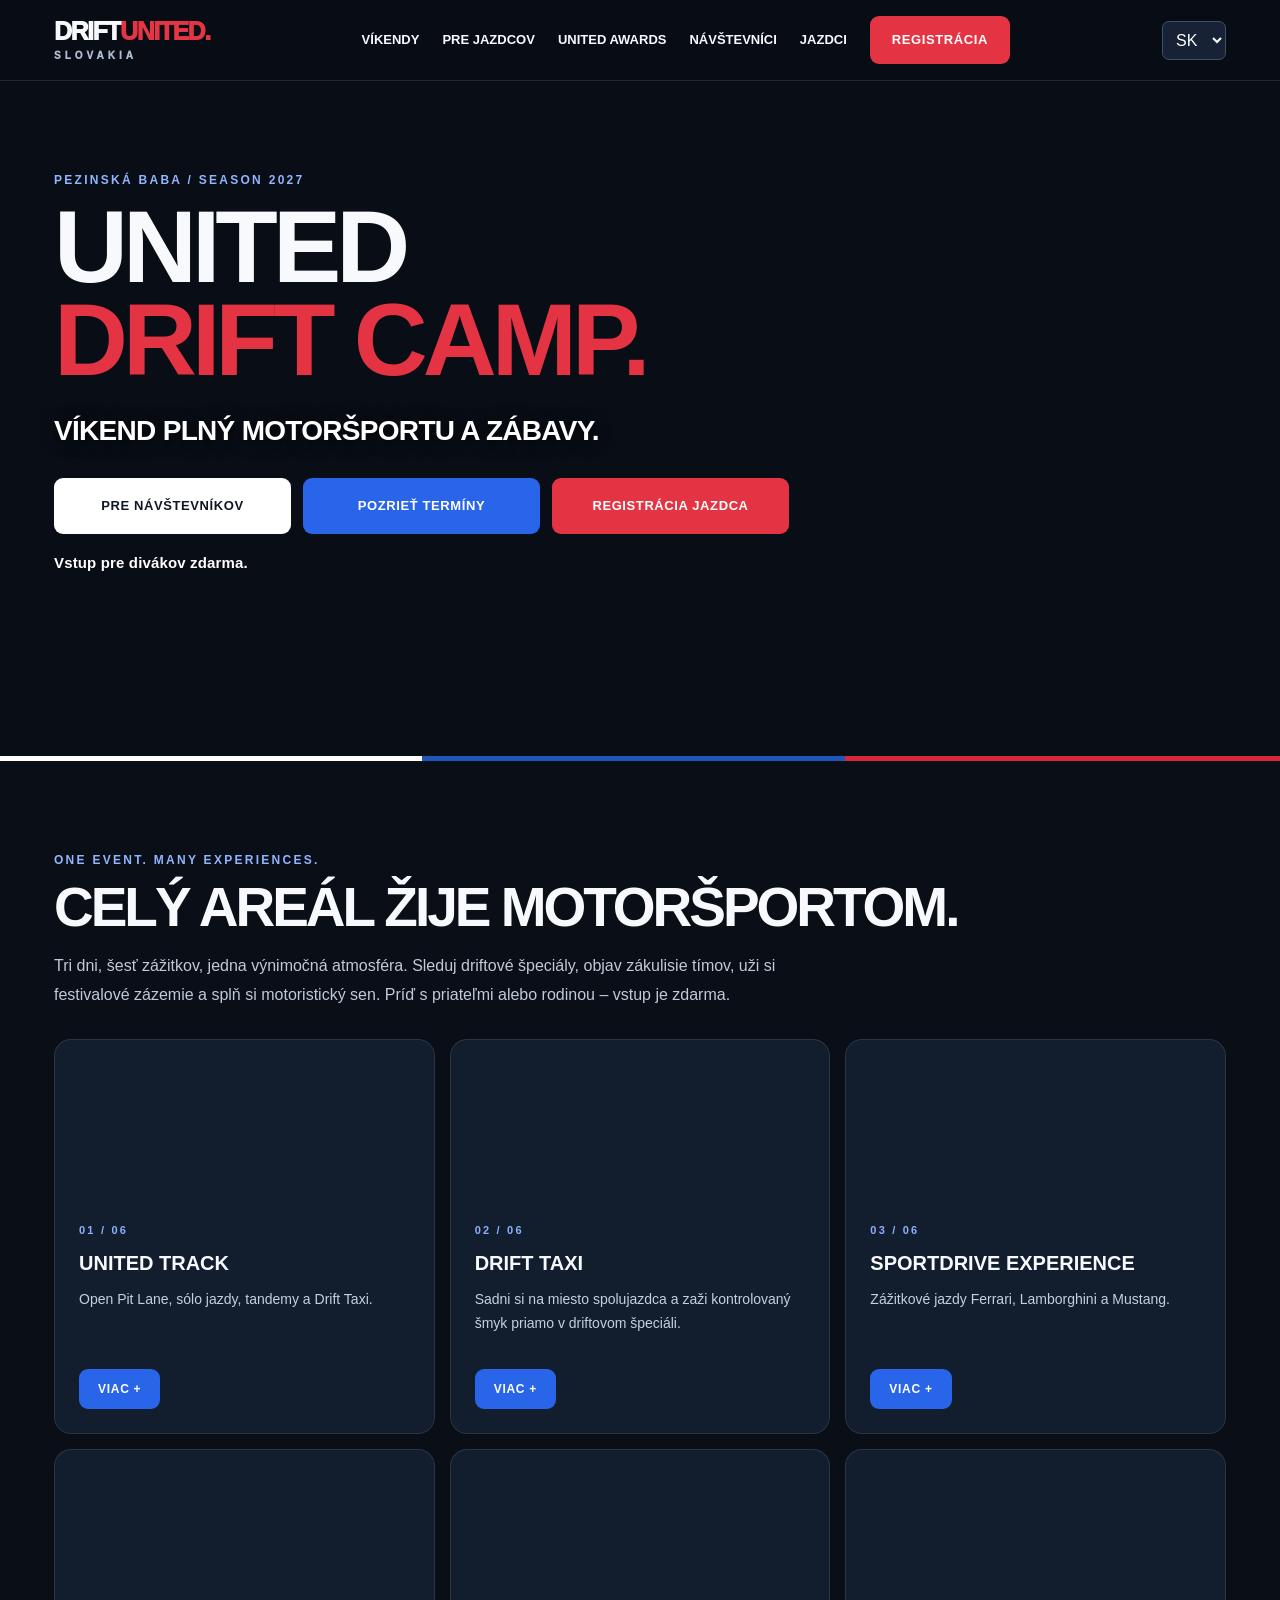
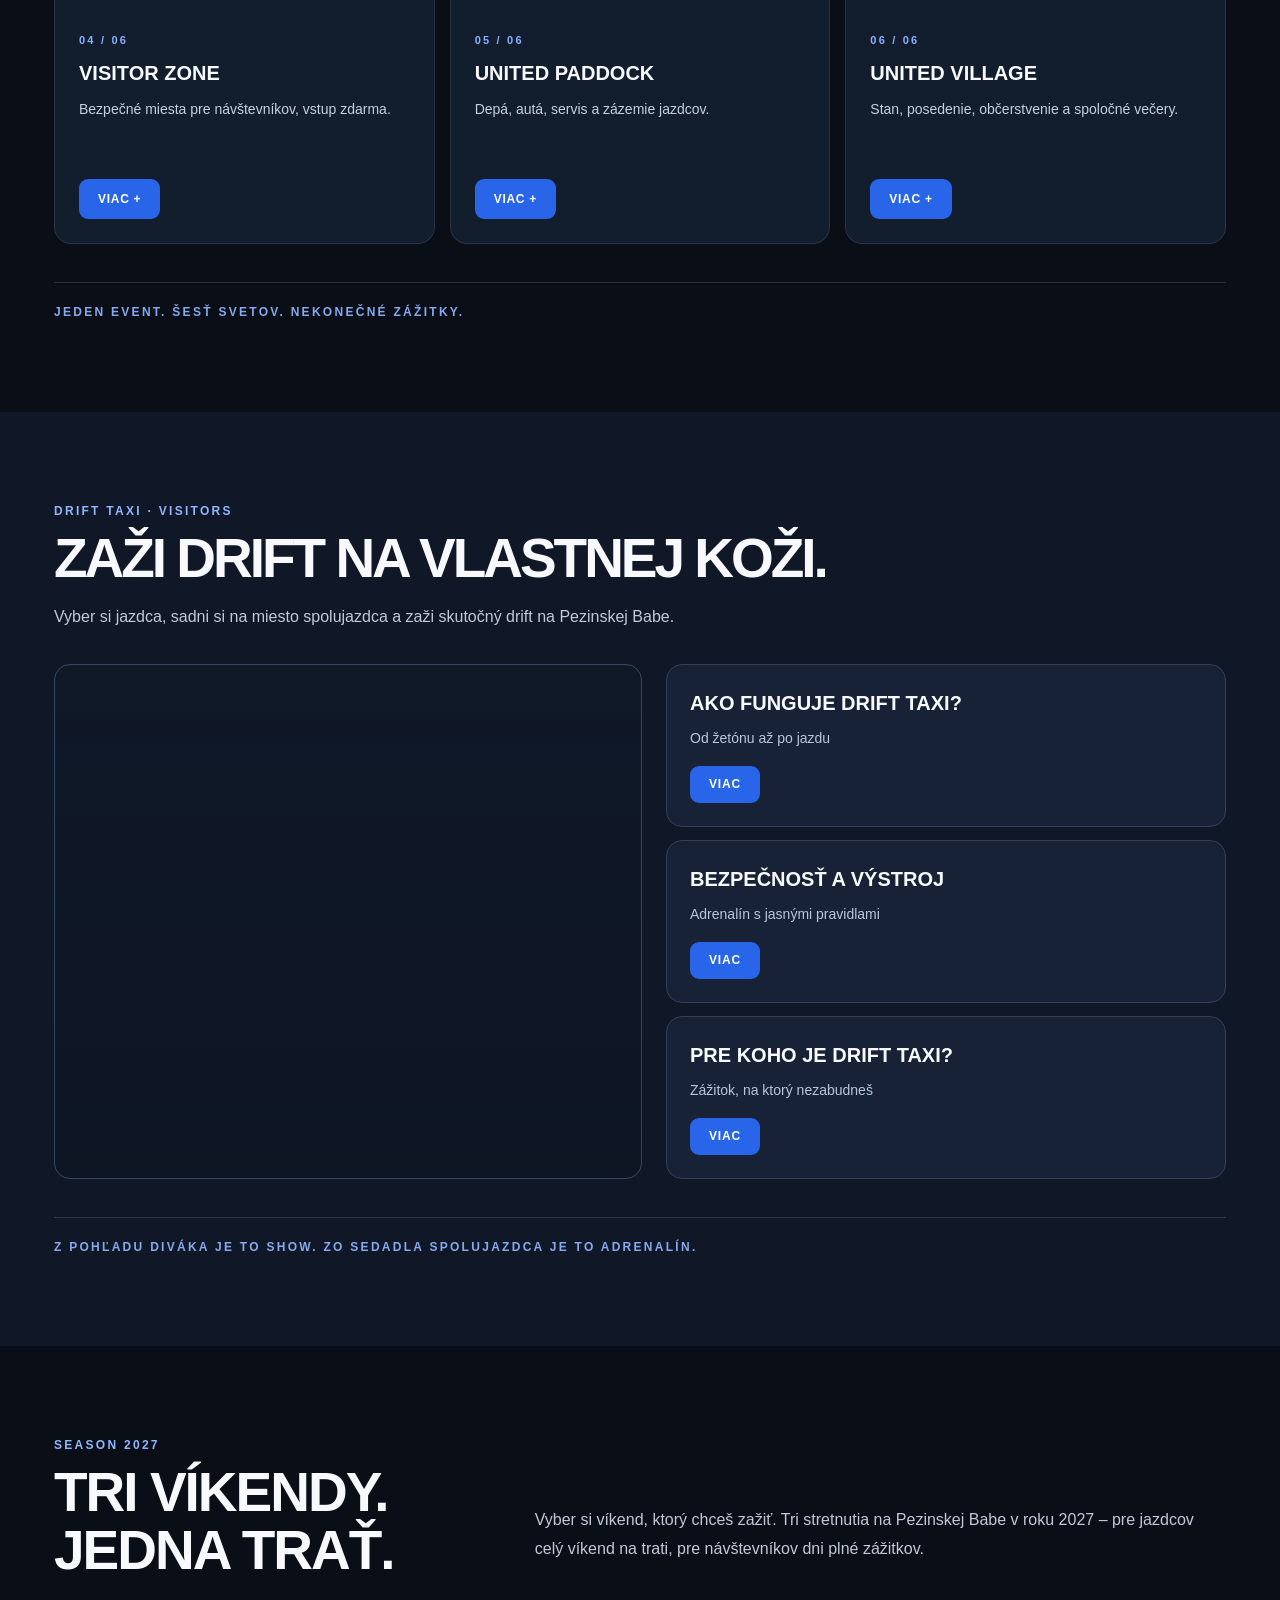
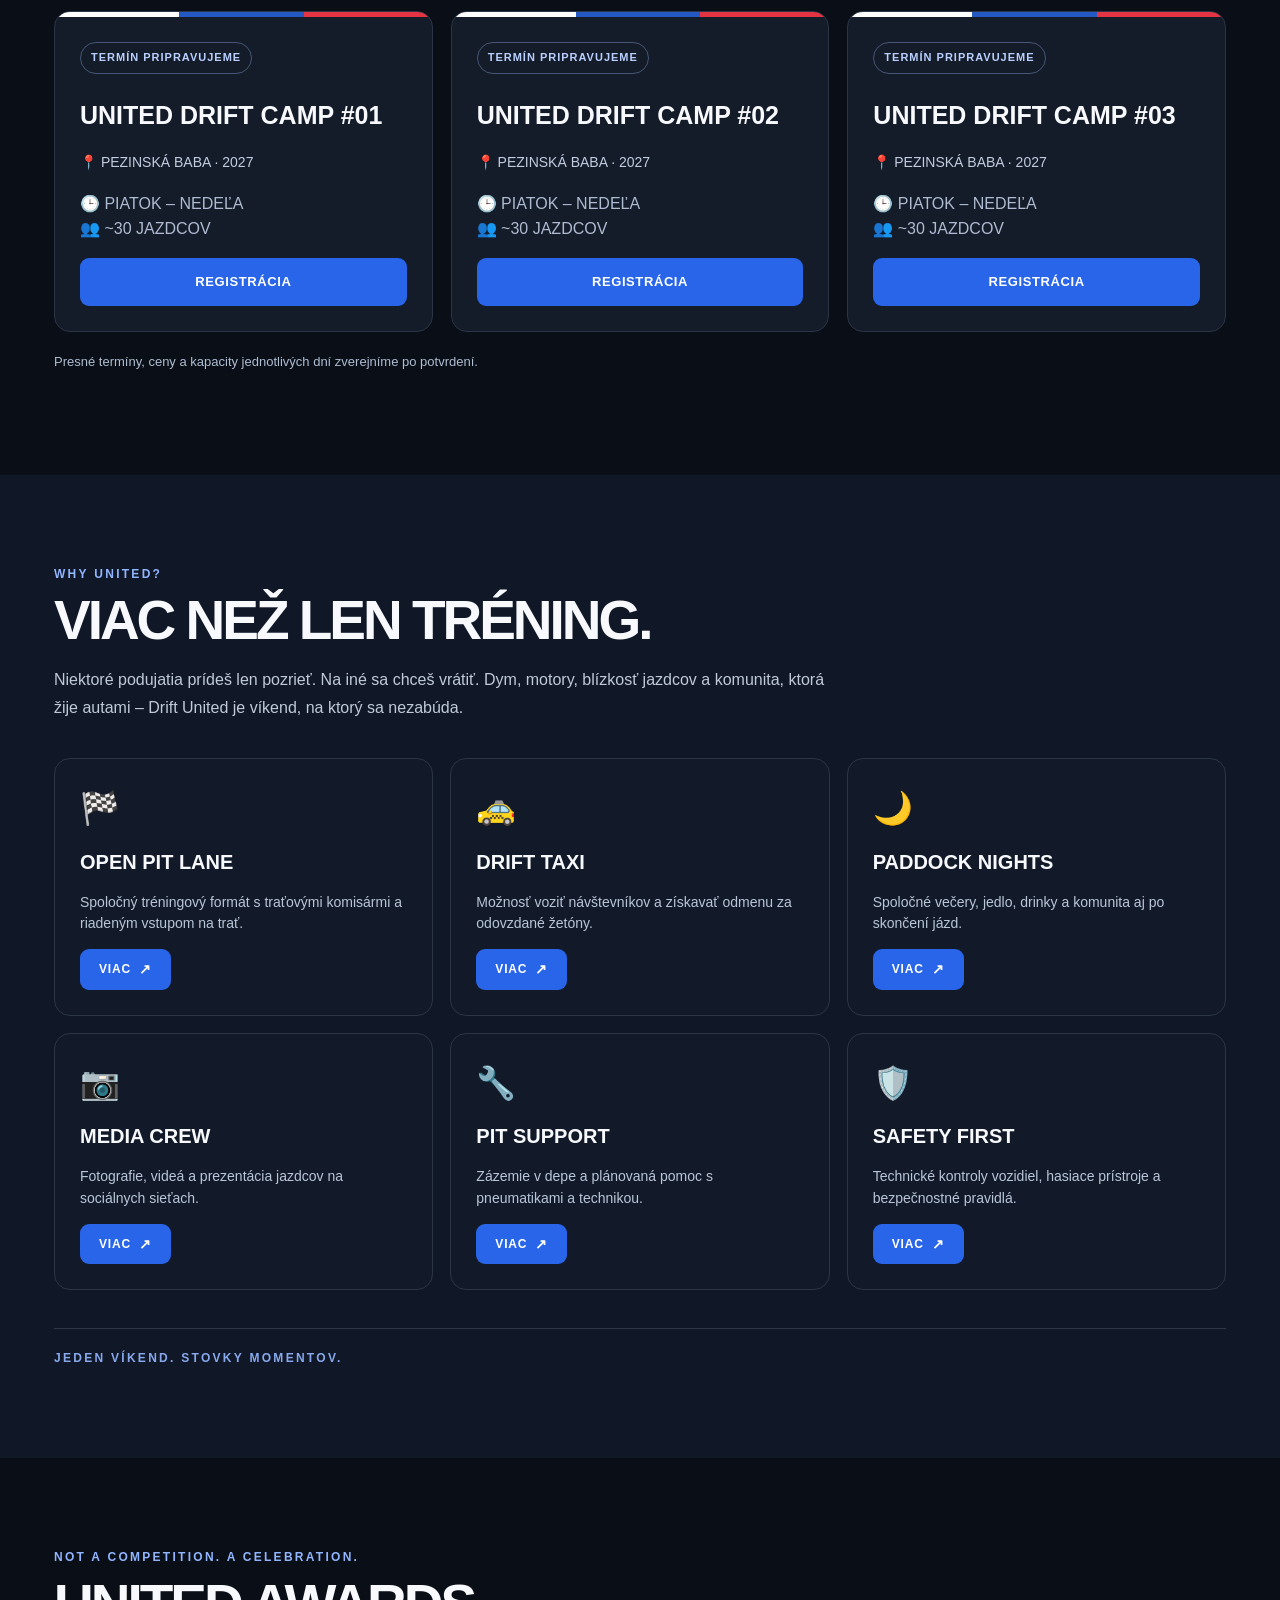
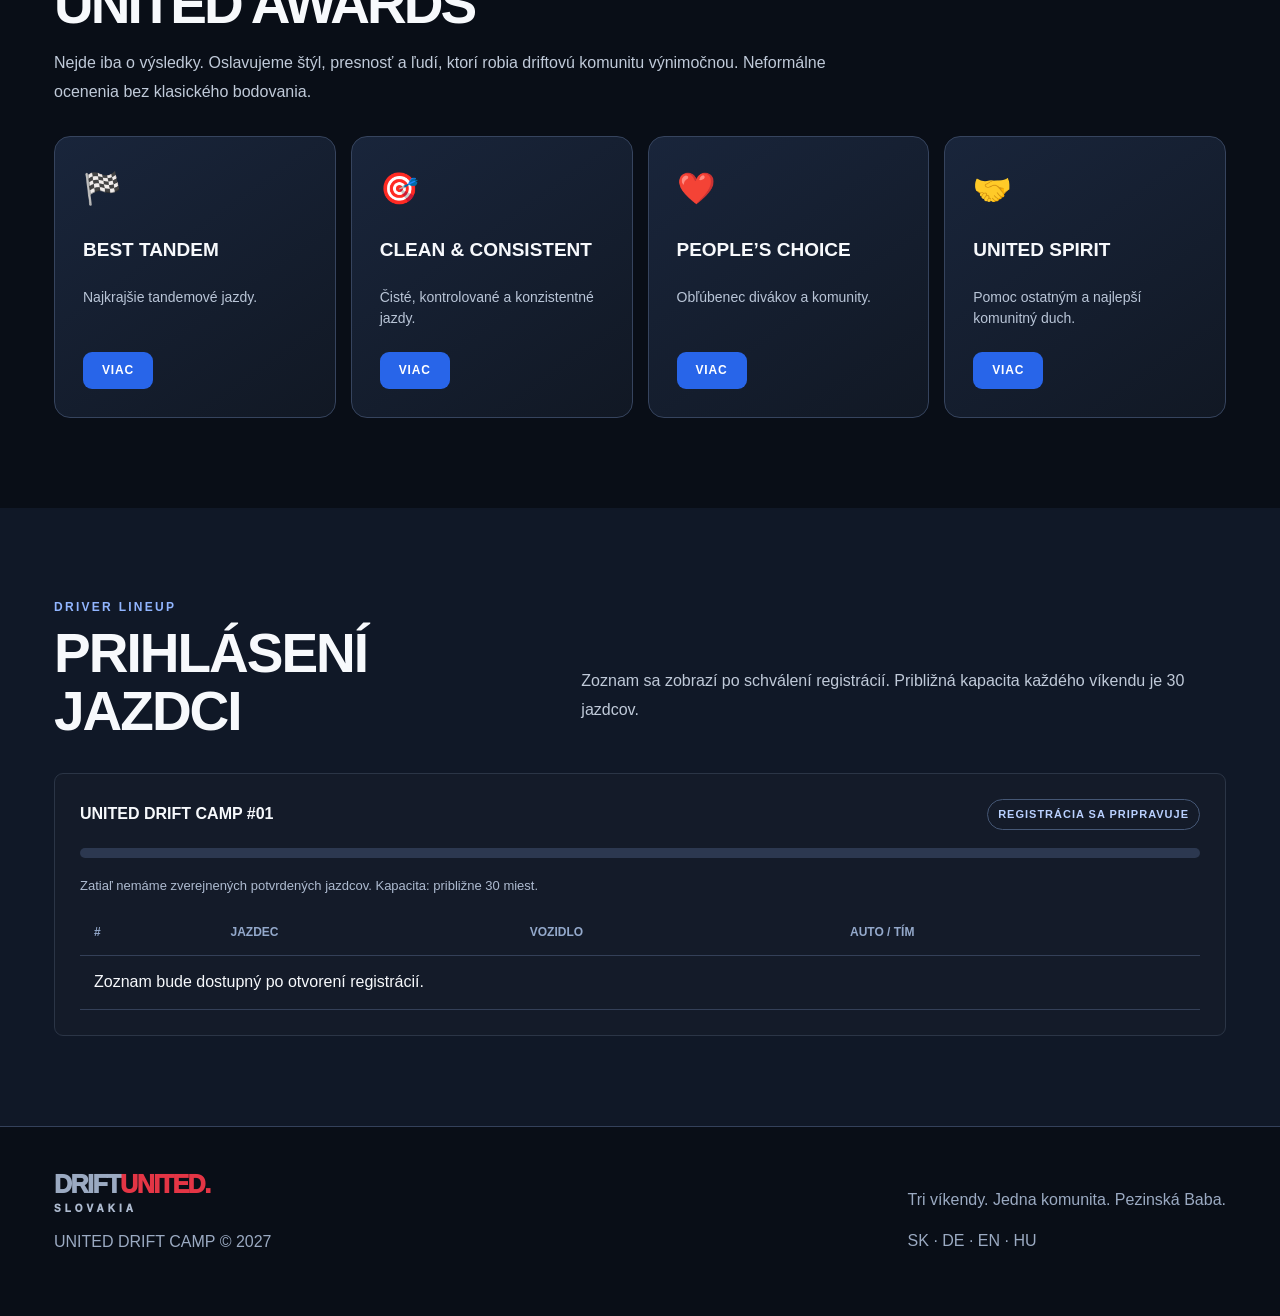
==== commit 4c4e3572: "Add files via upload" ====
--- a/index.html
+++ b/index.html
@@ -48,10 +48,17 @@
 @media(max-width:800px){.taxi-layout{grid-template-columns:1fr}.taxi-photo{min-height:260px}.detail-image{height:185px}}@media(max-width:600px){.detail-backdrop{padding:10px}.detail-panel{border-radius:18px;max-height:94dvh}.detail-scroll{max-height:94dvh}.detail-body{padding:0 22px 25px}.detail-image{height:180px}.detail-body h2{font-size:30px}}
 
 /* V1.6 — immersive editorial festival refresh */
-:root{--blue:#2865e9;--panel:#141b29}body{background:#090e17}section{scroll-margin-top:88px}section .wrap{position:relative}section:not(.hero){padding-top:90px;padding-bottom:90px}.heading{letter-spacing:-.055em;line-height:1.04;max-width:960px}.sub{line-height:1.8;max-width:780px;color:#c0cad9}.eyebrow{letter-spacing:.19em;color:#91b5ff;font-weight:800}.impact-line{margin-top:38px;border-top:1px solid #ffffff22;padding-top:20px;font-size:12px;letter-spacing:.19em;font-weight:800;color:#88a9ed}.zone-experience{overflow:hidden;padding:0!important;border-radius:17px!important;background:#121d2e!important;border:1px solid #ffffff1a!important;transition:transform .25s ease,box-shadow .25s ease}.zone-experience:hover{transform:translateY(-5px);box-shadow:0 20px 45px #0005}.zone-photo{height:158px;background-size:cover;background-position:center;position:relative}.zone-photo:after{content:'';position:absolute;inset:0;background:linear-gradient(0deg,#121d2e66,transparent)}.zone-photo-0{background-image:url('https://images.unsplash.com/photo-1503376780353-7e6692767b70?auto=format&fit=crop&w=900&q=85')}.zone-photo-1{background-image:url('https://images.unsplash.com/photo-1486006920555-c77dcf18193c?auto=format&fit=crop&w=900&q=85')}.zone-photo-2{background-image:url('https://images.unsplash.com/photo-1517248135467-4c7edcad34c4?auto=format&fit=crop&w=900&q=85')}.zone-photo-3{background-image:url('https://images.unsplash.com/photo-1493238792000-8113da705763?auto=format&fit=crop&w=900&q=85')}.zone-photo-4{background-image:url('https://images.unsplash.com/photo-1503376780353-7e6692767b70?auto=format&fit=crop&w=900&q=85')}.zone-photo-5{background-image:url('https://images.unsplash.com/photo-1485291571150-772bcfc10da5?auto=format&fit=crop&w=900&q=85')}.zone-content{padding:24px;display:flex;flex-direction:column;align-items:flex-start;min-height:235px}.zone-count{font-size:11px;letter-spacing:.2em;color:#8bb0ff;font-weight:800}.zone-content h3{margin:9px 0;font-size:20px}.zone-content p{margin:0 0 22px;color:#c5d0df;line-height:1.65;flex:1}.zone-more,.feature-more,.award-more,.taxi-more{border:0!important;background:#2865e9!important;color:#fff!important;border-radius:9px!important;padding:11px 19px!important;letter-spacing:.06em;font-size:12px!important;font-weight:800!important;transition:background .2s,transform .2s}.zone-more:hover,.feature-more:hover,.award-more:hover,.taxi-more:hover{background:#427ef9!important;transform:translateY(-2px)}.feature,.award,.taxi-tile{border-radius:16px!important;transition:transform .2s,border-color .2s}.feature:hover,.award:hover,.taxi-tile:hover{transform:translateY(-3px);border-color:#3b67ab!important}.detail-backdrop{backdrop-filter:blur(10px)}.detail-panel{border-radius:22px!important;box-shadow:0 35px 110px #000a!important;border:1px solid #ffffff25!important}.detail-body{padding:34px 42px 44px!important}.detail-body p{line-height:1.85}.detail-lead{font-weight:700;font-size:19px!important}.detail-image{height:275px!important;background-position:center!important}.detail-close{border-radius:50%!important;background:#152338!important}.taxi-photo{border-radius:16px;overflow:hidden}.cards .card{border-radius:16px;overflow:hidden}.btn{border-radius:9px}.section-top{gap:30px}@media(max-width:700px){section:not(.hero){padding-top:62px;padding-bottom:62px}.zone-photo{height:185px}.zone-content{min-height:0}.detail-body{padding:24px!important}.detail-image{height:210px!important}.impact-line{font-size:10px;line-height:1.8}}
+:root{--blue:#2865e9;--panel:#141b29}body{background:#090e17}section{scroll-margin-top:88px}section .wrap{position:relative}section:not(.hero){padding-top:90px;padding-bottom:90px}.heading{letter-spacing:-.055em;line-height:1.04;max-width:960px}.sub{line-height:1.8;max-width:780px;color:#c0cad9}.eyebrow{letter-spacing:.19em;color:#91b5ff;font-weight:800}.impact-line{margin-top:38px;border-top:1px solid #ffffff22;padding-top:20px;font-size:12px;letter-spacing:.19em;font-weight:800;color:#88a9ed}.zone-experience{overflow:hidden;padding:0!important;border-radius:17px!important;background:#121d2e!important;border:1px solid #ffffff1a!important;transition:transform .25s ease,box-shadow .25s ease}.zone-experience:hover{transform:translateY(-5px);box-shadow:0 20px 45px #0005}.zone-photo{height:158px;background-size:cover;background-position:center;position:relative}.zone-photo:after{content:'';position:absolute;inset:0;background:linear-gradient(0deg,#121d2e66,transparent)}.zone-photo-0{background-image:url('https://images.unsplash.com/photo-1503376780353-7e6692767b70?auto=format&fit=crop&w=900&q=85')}.zone-photo-1{background-image:url('https://images.unsplash.com/photo-1503376780353-7e6692767b70?auto=format&fit=crop&w=900&q=85')}.zone-photo-2{background-image:url('https://images.unsplash.com/photo-1503376780353-7e6692767b70?auto=format&fit=crop&w=900&q=85')}.zone-photo-3{background-image:url('https://images.unsplash.com/photo-1485291571150-772bcfc10da5?auto=format&fit=crop&w=900&q=85')}.zone-photo-4{background-image:url('https://images.unsplash.com/photo-1486006920555-c77dcf18193c?auto=format&fit=crop&w=900&q=85')}.zone-photo-5{background-image:url('https://images.unsplash.com/photo-1517248135467-4c7edcad34c4?auto=format&fit=crop&w=900&q=85')}.zone-content{padding:24px;display:flex;flex-direction:column;align-items:flex-start;min-height:235px}.zone-count{font-size:11px;letter-spacing:.2em;color:#8bb0ff;font-weight:800}.zone-content h3{margin:9px 0;font-size:20px}.zone-content p{margin:0 0 22px;color:#c5d0df;line-height:1.65;flex:1}.zone-more,.feature-more,.award-more,.taxi-more{border:0!important;background:#2865e9!important;color:#fff!important;border-radius:9px!important;padding:11px 19px!important;letter-spacing:.06em;font-size:12px!important;font-weight:800!important;transition:background .2s,transform .2s}.zone-more:hover,.feature-more:hover,.award-more:hover,.taxi-more:hover{background:#427ef9!important;transform:translateY(-2px)}.feature,.award,.taxi-tile{border-radius:16px!important;transition:transform .2s,border-color .2s}.feature:hover,.award:hover,.taxi-tile:hover{transform:translateY(-3px);border-color:#3b67ab!important}.detail-backdrop{backdrop-filter:blur(10px)}.detail-panel{border-radius:22px!important;box-shadow:0 35px 110px #000a!important;border:1px solid #ffffff25!important}.detail-body{padding:34px 42px 44px!important}.detail-body p{line-height:1.85}.detail-lead{font-weight:700;font-size:19px!important}.detail-image{height:275px!important;background-position:center!important}.detail-close{border-radius:50%!important;background:#152338!important}.taxi-photo{border-radius:16px;overflow:hidden}.cards .card{border-radius:16px;overflow:hidden}.btn{border-radius:9px}.section-top{gap:30px}@media(max-width:700px){section:not(.hero){padding-top:62px;padding-bottom:62px}.zone-photo{height:185px}.zone-content{min-height:0}.detail-body{padding:24px!important}.detail-image{height:210px!important}.impact-line{font-size:10px;line-height:1.8}}
+/* V1.7 hero refinement */
+.hero .wrap{transform:translateY(-48px)}
+.hero .eyebrow{margin-bottom:10px}
+.hero h1{margin:8px 0 18px}
+.hero p[data-i="heroText"]{color:#fff!important;font-weight:900!important;font-size:clamp(19px,2.35vw,28px)!important;line-height:1.22;letter-spacing:-.025em;max-width:750px;text-shadow:0 2px 16px #0009}
+.hero-free{margin-top:17px;color:#fff;font-size:15px;font-weight:700;letter-spacing:.01em}
+@media(max-width:640px){.hero .wrap{transform:translateY(-18px)}.hero h1{margin:9px 0 16px}.hero-free{font-size:14px}}
 </style></head><body>
 <header><div class="wrap nav"><a class="logo" href="#home">DRIFT<span>UNITED.</span><small>SLOVAKIA</small></a><nav class="links" id="links"><a data-i="navWeekends" href="#weekends">VÍKENDY</a><a data-i="navBenefits" href="#benefits">PRE JAZDCOV</a><a href="#awards">UNITED AWARDS</a><a data-i="navVisitors" href="#visitors">NÁVŠTEVNÍCI</a><a data-i="navDrivers" href="#drivers">JAZDCI</a><a class="btn" data-i="register" href="#register">REGISTRÁCIA</a></nav><div style="display:flex;gap:10px;align-items:center"><select aria-label="Language" class="lang" id="language"><option value="sk">SK</option><option value="de">DE</option><option value="en">EN</option><option value="hu">HU</option></select><button class="menu" id="menu">☰</button></div></div></header>
-<main><div class="hero" id="home"><div class="wrap"><div class="eyebrow">PEZINSKÁ BABA / SEASON 2027</div><h1>UNITED<br/><em>DRIFT CAMP.</em></h1><p data-i="heroText">VÍKEND PLNÝ MOTORŠPORTU A ZÁBAVY.</p><div class="actions hero-actions"><a class="btn visitor-btn" data-i="forVisitors" href="#visitors">PRE NÁVŠTEVNÍKOV</a><a class="btn blue" data-i="viewDates" href="#weekends">POZRIEŤ TERMÍNY</a><a class="btn" data-i="registerDriver" href="#register">REGISTRÁCIA JAZDCA</a></div></div></div>
+<main><div class="hero" id="home"><div class="wrap"><div class="eyebrow">PEZINSKÁ BABA / SEASON 2027</div><h1>UNITED<br/><em>DRIFT CAMP.</em></h1><p data-i="heroText">VÍKEND PLNÝ MOTORŠPORTU A ZÁBAVY.</p><div class="actions hero-actions"><a class="btn visitor-btn" data-i="forVisitors" href="#visitors">PRE NÁVŠTEVNÍKOV</a><a class="btn blue" data-i="viewDates" href="#weekends">POZRIEŤ TERMÍNY</a><a class="btn" data-i="registerDriver" href="#register">REGISTRÁCIA JAZDCA</a></div><div class="hero-free" data-free-entry>Vstup pre divákov zdarma.</div></div></div>
 
 
 
@@ -68,7 +75,7 @@
 const experienceDetails={"sk":[["UNITED TRACK","TRAŤ, KTORÁ NIKDY NENUDÍ.","Jedna zákruta, desiatky štýlov a nekonečná energia. Sleduj driftové špeciály, sólo jazdy a tandemy z vyhradených diváckych miest.","V režime Open Pit Lane sa jazdci priebežne vracajú na trať. Nejde o klasické preteky s vyraďovaním – môžeš si užívať dynamické jazdy počas programu. A ak chceš byť bližšie k akcii, informuj sa o Drift Taxi."],["UNITED PADDOCK","NAHLIADNI POD KAPOTU DRIFTU.","Zoznám sa s autami, ktoré bežne vidíš len v dyme na trati. V depách spoznáš jazdcov, mechanikov aj techniku.","Objav, koľko práce stojí za každou jazdou: výmena pneumatík, nastavenia podvozkov, servis a príprava špeciálov. Do vyhradených pracovných priestorov vstupuj iba so súhlasom tímu."],["UNITED VILLAGE","MIESTO, KDE SA STRETÁVA KOMUNITA.","Keď potrebuješ na chvíľu vypnúť, čaká ťa oddychová zóna, občerstvenie, posedenie a atmosféra motoristického víkendu.","Príď s partiou, porozprávaj sa s fanúšikmi a uži si spoločné večery. Konkrétnu ponuku občerstvenia a večerný program doplníme pred podujatím."],["DRIFT ACADEMY","Z DIVÁKA ZA VOLANT.","Drift ťa láka? V samostatnej zóne školy sa môžeš zoznámiť s kontrolovaným šmykom pod vedením inštruktorov.","Zážitky a výcvik pripravujeme pre rôzne úrovne skúseností. Podrobnosti o autách, voľných miestach a rezerváciách zverejní Drift Academy."],["SPORTDRIVE EXPERIENCE","FERRARI. LAMBORGHINI. MUSTANG.","Zvuk motora, výnimočné autá a jazda, na ktorú nezabudneš. Objav zážitkové jazdy SportDrive.","Vyber si charakter, ktorý ti sedí – talianska exotika alebo americký osemvalec. Jazdy prebiehajú podľa ponuky a podmienok organizátora na určených cestách. Dostupnosť a ceny budú oznámené."],["VISITOR ZONE","VSTUP ZDARMA. ZÁŽITKY NA DOSAH.","Nemusíš byť jazdec, aby si si užil Drift United. Príď s rodinou, kamarátmi alebo len tak za vôňou benzínu a atmosférou.","Sleduj dianie z vyhradených bezpečných miest, prejdi sa návštevníckymi zónami a objav program. Vstup pre návštevníkov je zdarma; platené zážitky sa objednávajú samostatne. Rešpektuj pokyny usporiadateľov."]],"en":[["UNITED TRACK","THE HEART OF THE ACTION","Watch drift cars, solo runs and tandems from designated spectator areas.","Open Pit Lane brings a steady flow of action rather than an elimination tournament. Ask about Drift Taxi if you want to experience it from inside."],["UNITED PADDOCK","BEHIND THE SMOKE","Get close to the cars, meet drivers and see the work behind every run.","Discover tyre changes, repairs and race-car preparation. Enter working areas only with team permission."],["UNITED VILLAGE","WHERE THE COMMUNITY MEETS","Food, seating and a relaxed motorsport atmosphere beyond the track.","Bring your friends and enjoy the evenings together. Detailed food and evening programming will be announced."],["DRIFT ACADEMY","FROM SPECTATOR TO DRIVER","Explore the world of controlled slides with instructors in a separate training zone.","Training options and availability will be announced by Drift Academy."],["SPORTDRIVE EXPERIENCE","FERRARI. LAMBORGHINI. MUSTANG.","Experience exceptional sports cars and unforgettable engine sounds.","Driving experiences depend on availability and organizer terms. Prices and booking details will follow."],["VISITOR ZONE","FREE ENTRY. BIG EXPERIENCES.","Come with friends or family and discover a weekend of motorsport.","Watch from designated safe areas and explore visitor zones. Entry is free; driving experiences are sold separately. Follow staff instructions."]],"de":[["UNITED TRACK","MITTENDRIN IM GESCHEHEN","Erlebe Driftfahrzeuge, Solofahrten und Tandems von ausgewiesenen Zuschauerplätzen.","Open Pit Lane sorgt für regelmäßige Action statt Ausscheidungsrennen. Beim Drift Taxi kannst du selbst mitfahren."],["UNITED PADDOCK","HINTER DEN KULISSEN","Entdecke die Autos aus der Nähe und lerne Fahrer und Mechaniker kennen.","Reifenwechsel, Reparaturen und Fahrzeugvorbereitung live. Arbeitsbereiche nur mit Erlaubnis betreten."],["UNITED VILLAGE","TREFFPUNKT DER COMMUNITY","Essen, Sitzplätze und entspannte Motorsportatmosphäre.","Komm mit Freunden und genieße gemeinsame Abende. Details zum Angebot folgen."],["DRIFT ACADEMY","VOM ZUSCHAUER ZUM FAHRER","Entdecke kontrolliertes Driften mit Instruktoren in einer eigenen Trainingszone.","Angebote und Verfügbarkeit werden von Drift Academy bekanntgegeben."],["SPORTDRIVE EXPERIENCE","FERRARI. LAMBORGHINI. MUSTANG.","Erlebe außergewöhnliche Sportwagen und unvergesslichen Motorsound.","Fahrten nach Verfügbarkeit und Bedingungen des Veranstalters. Preise und Buchung folgen."],["VISITOR ZONE","EINTRITT FREI. ERLEBNISSE PUR.","Komm mit Freunden oder Familie und erlebe ein Motorsportwochenende.","Zuschauen in ausgewiesenen sicheren Bereichen. Eintritt frei; Fahrerlebnisse kosten extra. Anweisungen beachten."]],"hu":[["UNITED TRACK","AZ ESEMÉNY SZÍVE","Driftautók, egyéni menetek és tandemek a kijelölt nézőhelyekről.","Az Open Pit Lane folyamatos akciót kínál kieséses verseny helyett. A Drift Taxival belülről is átélheted."],["UNITED PADDOCK","A FÜST MÖGÖTT","Nézd meg közelről az autókat, ismerd meg a pilótákat és a szerelőket.","Gumicsere, javítás és felkészítés testközelből. A munkaterületre csak engedéllyel lépj be."],["UNITED VILLAGE","A KÖZÖSSÉG TALÁLKOZÓHELYE","Ételek, ülőhelyek és kellemes motorsporthangulat.","Gyere barátokkal, és élvezd a közös estéket. A részleteket később közöljük."],["DRIFT ACADEMY","NÉZŐBŐL PILÓTA","Ismerd meg az irányított csúszás világát oktatókkal egy külön zónában.","A képzések részleteit és elérhetőségét a Drift Academy közli."],["SPORTDRIVE EXPERIENCE","FERRARI. LAMBORGHINI. MUSTANG.","Különleges sportautók és felejthetetlen motorhangok.","A vezetések elérhetőség és szervezői feltételek szerint zajlanak. Az árak később érkeznek."],["VISITOR ZONE","INGYENES BELÉPÉS. NAGY ÉLMÉNYEK.","Gyere barátokkal vagy családdal egy motorsporthétvégére.","Nézd az eseményeket a kijelölt biztonságos helyekről. A belépés ingyenes, az élményvezetések külön fizetendők."]]};
 const refreshedCopy={"sk":{"areaIntro":"Tri dni, šesť zážitkov, jedna výnimočná atmosféra. Sleduj driftové špeciály, objav zákulisie tímov, uži si festivalové zázemie a splň si motoristický sen. Príď s priateľmi alebo rodinou – vstup je zdarma.","whyText":"Niektoré podujatia prídeš len pozrieť. Na iné sa chceš vrátiť. Dym, motory, blízkosť jazdcov a komunita, ktorá žije autami – Drift United je víkend, na ktorý sa nezabúda.","awardsText":"Nejde iba o výsledky. Oslavujeme štýl, presnosť a ľudí, ktorí robia driftovú komunitu výnimočnou. Neformálne ocenenia bez klasického bodovania.","weekendsIntro":"Vyber si víkend, ktorý chceš zažiť. Tri stretnutia na Pezinskej Babe v roku 2027 – pre jazdcov celý víkend na trati, pre návštevníkov dni plné zážitkov."},"en":{"areaIntro":"Three days, six experiences and one unforgettable atmosphere. Watch drifting, explore the paddock and enjoy a motorsport weekend. Free entry for visitors.","whyText":"Some events you watch. Others you want to relive. Smoke, engines, drivers and a community united by cars.","awardsText":"More than results: we celebrate style, precision and the people behind the community. Informal awards, not an official championship.","weekendsIntro":"Choose your weekend at Pezinská Baba in 2027. Three opportunities to experience the atmosphere."},"de":{"areaIntro":"Drei Tage, sechs Erlebnisse und eine besondere Atmosphäre. Drifts, Fahrerlager und Motorsport hautnah. Eintritt für Besucher frei.","whyText":"Manche Events sieht man einmal. Andere möchte man wieder erleben. Rauch, Motoren und eine echte Community.","awardsText":"Wir feiern Stil, Präzision und Gemeinschaft – informelle Auszeichnungen, keine offizielle Meisterschaft.","weekendsIntro":"Wähle dein Wochenende auf der Pezinská Baba 2027 – drei besondere Motorsporttermine."},"hu":{"areaIntro":"Három nap, hat élmény, egy különleges hangulat. Drift, paddock és motorsport testközelből. A belépés ingyenes.","whyText":"Vannak események, amelyeket csak megnézel. Másokra vissza akarsz térni. Füst, motorok és közösség.","awardsText":"A stílust, pontosságot és a közösséget ünnepeljük – nem hivatalos bajnokság.","weekendsIntro":"Válaszd ki a hétvégédet a Pezinská Babán 2027-ben – három motorsportélmény."}};
 Object.entries(refreshedCopy).forEach(([lang,copy])=>Object.assign(translations[lang],copy));
-function escapeHtml(s){return String(s).replace(/[&<>"']/g,c=>({'&':'&amp;','<':'&lt;','>':'&gt;','"':'&quot;',"'":'&#39;'}[c]))}function render(lang){const t=translations[lang]||translations.sk;document.documentElement.lang=lang;document.querySelectorAll('[data-i]').forEach(el=>{const k=el.dataset.i;if(typeof t[k]==='string')el.textContent=t[k]});document.getElementById('weekendCards').innerHTML=[1,2,3].map(n=>`<article class="card"><div class="topline"></div><div class="card-inner"><span class="pill">${escapeHtml(t.pending)}</span><h3 style="margin-top:22px">UNITED DRIFT CAMP #0${n}</h3><div class="date">📍 PEZINSKÁ BABA · 2027</div><p>🕒 ${escapeHtml(t.weekend)}<br>👥 ${escapeHtml(t.capacity)}</p><a href="#register" class="btn blue" data-weekend="${n}">${escapeHtml(({sk:"REGISTRÁCIA",en:"REGISTER",de:"ANMELDUNG",hu:"REGISZTRÁCIÓ"})[lang])}</a></div></article>`).join('');document.getElementById('featureCards').innerHTML=t.features.map((x,i)=>`<div class="feature"><div class="symbol">${x[0]}</div><b>${escapeHtml(x[1])}</b><p>${escapeHtml(x[2])}</p><button type="button" class="feature-more" data-detail-type="feature" data-detail-index="${i}">${moreLabel(lang)}</button></div>`).join('');document.getElementById('awardCards').innerHTML=t.awards.map((x,i)=>`<div class="award"><div class="symbol">${x[0]}</div><strong>${escapeHtml(x[1])}</strong><p>${escapeHtml(x[2])}</p><button type="button" class="award-more" data-detail-type="award" data-detail-index="${i}">${moreLabel(lang)}</button></div>`).join('');document.getElementById('taxiCards').innerHTML=detailCopy[lang].taxi.map((x,i)=>`<div class="taxi-tile"><h3>${escapeHtml(x[0])}</h3><p>${escapeHtml(x[1])}</p><button type="button" class="taxi-more" data-detail-type="taxi" data-detail-index="${i}">${moreLabel(lang)}</button></div>`).join('');document.getElementById('taxiHeading').textContent=({sk:'ZAŽI DRIFT NA VLASTNEJ KOŽI.',en:'EXPERIENCE DRIFTING UP CLOSE.',de:'ERLEBE DRIFTEN HAUTNAH.',hu:'ÉLD ÁT A DRIFTET TESTKÖZELBŐL.'})[lang];document.getElementById('taxiIntro').textContent=({sk:'Vyber si jazdca, sadni si na miesto spolujazdca a zaži skutočný drift na Pezinskej Babe.',en:'Choose your driver, take the passenger seat and experience real drifting at Pezinská Baba.',de:'Wähle deinen Fahrer, steig als Beifahrer ein und erlebe echtes Driften auf der Pezinská Baba.',hu:'Válassz pilótát, ülj az utasülésbe, és éld át az igazi driftet a Pezinská Babán.'})[lang];document.getElementById('zoneCards').innerHTML=t.zones.map((x,i)=>`<article class="zone zone-experience"><div class="zone-photo zone-photo-${i}"></div><div class="zone-content"><span class="zone-count">0${i+1} / 06</span><h3>${escapeHtml(x[0])}</h3><p>${escapeHtml(x[1])}</p><button type="button" class="zone-more" data-detail-type="zone" data-detail-index="${i}">${moreLabel(lang)} +</button></div></article>`).join('');document.querySelectorAll('[data-weekend]').forEach(a=>a.addEventListener('click',()=>document.querySelector('[name=weekend]').value=a.dataset.weekend));document.title='Drift United Slovakia | United Drift Camp 2027'}document.getElementById('language').addEventListener('change',e=>render(e.target.value));document.getElementById('menu').addEventListener('click',()=>document.getElementById('links').classList.toggle('open'));document.querySelectorAll('#links a').forEach(a=>a.addEventListener('click',()=>document.getElementById('links').classList.remove('open')));document.getElementById('registrationForm').addEventListener('submit',e=>{e.preventDefault();const f=new FormData(e.target);const data=Object.fromEntries(f.entries());const text=Object.entries(data).map(([k,v])=>`${k}: ${v}`).join('\n');const status=document.getElementById('formStatus');status.style.display='block';status.textContent=({sk:'Toto je demo. Prihláška sa neodoslala. Údaje môžete skopírovať pomocou tlačidla nižšie.',en:'Demo only. No application has been sent. You can copy the data below.',de:'Nur Demo. Keine Anmeldung wurde gesendet. Sie können die Daten unten kopieren.',hu:'Csak bemutató. A jelentkezés nem lett elküldve. Az adatokat alább másolhatod.'})[document.getElementById('language').value];let b=document.getElementById('copyDemo');if(!b){b=document.createElement('button');b.id='copyDemo';b.type='button';b.className='btn outline';status.after(b)}b.textContent='COPY / KOPÍROVAŤ';b.onclick=()=>navigator.clipboard?.writeText(text)});
+function escapeHtml(s){return String(s).replace(/[&<>"']/g,c=>({'&':'&amp;','<':'&lt;','>':'&gt;','"':'&quot;',"'":'&#39;'}[c]))}function render(lang){const t=translations[lang]||translations.sk;document.documentElement.lang=lang;const free=document.querySelector('[data-free-entry]');if(free)free.textContent=({sk:'Vstup pre divákov zdarma.',en:'Free entry for spectators.',de:'Eintritt für Zuschauer frei.',hu:'A nézőknek a belépés ingyenes.'})[lang]||'Vstup pre divákov zdarma.';document.querySelectorAll('[data-i]').forEach(el=>{const k=el.dataset.i;if(typeof t[k]==='string')el.textContent=t[k]});document.getElementById('weekendCards').innerHTML=[1,2,3].map(n=>`<article class="card"><div class="topline"></div><div class="card-inner"><span class="pill">${escapeHtml(t.pending)}</span><h3 style="margin-top:22px">UNITED DRIFT CAMP #0${n}</h3><div class="date">📍 PEZINSKÁ BABA · 2027</div><p>🕒 ${escapeHtml(t.weekend)}<br>👥 ${escapeHtml(t.capacity)}</p><a href="#register" class="btn blue" data-weekend="${n}">${escapeHtml(({sk:"REGISTRÁCIA",en:"REGISTER",de:"ANMELDUNG",hu:"REGISZTRÁCIÓ"})[lang])}</a></div></article>`).join('');document.getElementById('featureCards').innerHTML=t.features.map((x,i)=>`<div class="feature"><div class="symbol">${x[0]}</div><b>${escapeHtml(x[1])}</b><p>${escapeHtml(x[2])}</p><button type="button" class="feature-more" data-detail-type="feature" data-detail-index="${i}">${moreLabel(lang)}</button></div>`).join('');document.getElementById('awardCards').innerHTML=t.awards.map((x,i)=>`<div class="award"><div class="symbol">${x[0]}</div><strong>${escapeHtml(x[1])}</strong><p>${escapeHtml(x[2])}</p><button type="button" class="award-more" data-detail-type="award" data-detail-index="${i}">${moreLabel(lang)}</button></div>`).join('');document.getElementById('taxiCards').innerHTML=detailCopy[lang].taxi.map((x,i)=>`<div class="taxi-tile"><h3>${escapeHtml(x[0])}</h3><p>${escapeHtml(x[1])}</p><button type="button" class="taxi-more" data-detail-type="taxi" data-detail-index="${i}">${moreLabel(lang)}</button></div>`).join('');document.getElementById('taxiHeading').textContent=({sk:'ZAŽI DRIFT NA VLASTNEJ KOŽI.',en:'EXPERIENCE DRIFTING UP CLOSE.',de:'ERLEBE DRIFTEN HAUTNAH.',hu:'ÉLD ÁT A DRIFTET TESTKÖZELBŐL.'})[lang];document.getElementById('taxiIntro').textContent=({sk:'Vyber si jazdca, sadni si na miesto spolujazdca a zaži skutočný drift na Pezinskej Babe.',en:'Choose your driver, take the passenger seat and experience real drifting at Pezinská Baba.',de:'Wähle deinen Fahrer, steig als Beifahrer ein und erlebe echtes Driften auf der Pezinská Baba.',hu:'Válassz pilótát, ülj az utasülésbe, és éld át az igazi driftet a Pezinská Babán.'})[lang];document.getElementById('zoneCards').innerHTML=t.zones.map((x,i)=>`<article class="zone zone-experience"><div class="zone-photo zone-photo-${i}"></div><div class="zone-content"><span class="zone-count">0${i+1} / 06</span><h3>${escapeHtml(x[0])}</h3><p>${escapeHtml(x[1])}</p><button type="button" class="zone-more" data-detail-type="zone" data-detail-index="${i}">${moreLabel(lang)} +</button></div></article>`).join('');document.querySelectorAll('[data-weekend]').forEach(a=>a.addEventListener('click',()=>document.querySelector('[name=weekend]').value=a.dataset.weekend));document.title='Drift United Slovakia | United Drift Camp 2027'}document.getElementById('language').addEventListener('change',e=>render(e.target.value));document.getElementById('menu').addEventListener('click',()=>document.getElementById('links').classList.toggle('open'));document.querySelectorAll('#links a').forEach(a=>a.addEventListener('click',()=>document.getElementById('links').classList.remove('open')));document.getElementById('registrationForm').addEventListener('submit',e=>{e.preventDefault();const f=new FormData(e.target);const data=Object.fromEntries(f.entries());const text=Object.entries(data).map(([k,v])=>`${k}: ${v}`).join('\n');const status=document.getElementById('formStatus');status.style.display='block';status.textContent=({sk:'Toto je demo. Prihláška sa neodoslala. Údaje môžete skopírovať pomocou tlačidla nižšie.',en:'Demo only. No application has been sent. You can copy the data below.',de:'Nur Demo. Keine Anmeldung wurde gesendet. Sie können die Daten unten kopieren.',hu:'Csak bemutató. A jelentkezés nem lett elküldve. Az adatokat alább másolhatod.'})[document.getElementById('language').value];let b=document.getElementById('copyDemo');if(!b){b=document.createElement('button');b.id='copyDemo';b.type='button';b.className='btn outline';status.after(b)}b.textContent='COPY / KOPÍROVAŤ';b.onclick=()=>navigator.clipboard?.writeText(text)});
 const regModal=document.getElementById('registrationModal');
 const regClose=document.getElementById('closeRegistration');
 let lastRegTrigger=null;
@@ -80,9 +87,22 @@
 document.addEventListener('keydown',e=>{if(e.key==='Escape'&&regModal.classList.contains('is-open'))closeRegistration();});
 
 const detailCopy={"sk": {"feature": [["OPEN PIT LANE", "Viac jazdenia, menej čakania", "Na United Drift Camp nejde o klasické preteky. Nečaká ťa kvalifikácia ani vyraďovací pavúk. Jazdci rôznych úrovní trénujú v spoločnom režime Open Pit Lane.", "Vstup na trať vždy riadia naši traťoví komisári. Samostatné jazdy a tandemy povoľujeme podľa skúseností jazdcov, aktuálnej situácie a bezpečnosti. Cieľom je čo najviac kvalitného času za volantom, nie chaos na trati."], ["DRIFT TAXI PRE JAZDCOV", "Daj zážitok návštevníkom", "Schválení jazdci sa môžu zapojiť do programu Drift Taxi. Návštevníci si na predajnom mieste kúpia žetón a sami si vyberú jazdca, s ktorým chcú absolvovať jazdu.", "Po jazde jazdec prevezme žetón a môže ho priebežne vyúčtovať u organizátora podľa dohodnutých podmienok. Účasť v programe nie je automatická a závisí od technického stavu vozidla, výbavy a schválenia organizátorom."], ["UNITED PADDOCK NIGHTS", "Víkend nekončí poslednou jazdou", "United Drift Camp je aj o ľuďoch. Po skončení jazdenia chceme vytvoriť priestor, kde si tímy, jazdci a priatelia spoločne sadnú, najedia sa a porozprávajú.", "Pripravujeme spoločný stan, príjemné posedenie, občerstvenie a pohodovú atmosféru v paddocku. Bez súťažného stresu, s ľuďmi, ktorí majú radi autá a drift. Presný večerný program zverejníme pred každým víkendom."], ["UNITED MEDIA CREW", "Momenty, ktoré stoja za zachytenie", "Na trati aj v depe vznikajú zábery, ktoré si zaslúžia viac než zostať v telefóne. Chceme zachytávať najlepšie jazdy, tandemy, detaily áut a atmosféru víkendu.", "Vybrané fotografie, krátke videá a zhrnutia budeme zverejňovať na sociálnych sieťach Drift United. Jazdci tak získajú priestor predstaviť svoje autá, tímy a partnerov. Konkrétny rozsah mediálnych výstupov oznámime pred akciou."], ["UNITED PIT SUPPORT", "Zázemie pre celý víkend", "Celovíkendové jazdenie si vyžaduje dobré zázemie. V paddocku chceme vytvoriť priestor pre tímy, servis áut, prezúvanie pneumatík a oddych medzi jazdami.", "Podľa možností pripravíme technickú pomoc a služby spojené s pneumatikami. Rozsah, dostupnosť a prípadné ceny oznámime vopred. Každý jazdec zostáva zodpovedný za technický stav vlastného auta."], ["SAFETY FIRST", "Bezpečnosť je súčasťou zážitku", "Open Pit Lane nie je jazdenie bez pravidiel. Na trati budú komisári, ktorí riadia vstup vozidiel a reagujú na situáciu na trati.", "Organizátor si vyhradzuje právo vykonať technickú kontrolu a nepustiť nevyhovujúce auto na trať. V depách budú požadované hasiace prístroje. Jazdci aj pasažieri dodržiavajú bezpečnostné pokyny a používajú určenú výstroj. Podrobné technické podmienky ešte zverejníme."]], "award": [["BEST TANDEM", "Keď dve autá jazdia ako jedno", "Oceníme najpôsobivejšie tandemové jazdy víkendu. Budeme si všímať súhru jazdcov, plynulosť, blízkosť a celkový vizuálny dojem.", "Nejde o oficiálny battle ani bodovanie. Organizátori subjektívne vyberú najzaujímavejšie momenty. Vybraní jazdci získajú drobné vecné ceny a priestor v našom zhrnutí."], ["CLEAN & CONSISTENT", "Štýl, presnosť a opakovateľnosť", "Toto ocenenie je pre jazdcov, ktorí dokážu opakovane predvádzať čisté, kontrolované a plynulé jazdy. Nezáleží iba na výkone motora alebo množstve dymu.", "Sledujeme stabilitu prejazdov, prácu s autom a konzistentnosť. Výber je neformálny a subjektívny, bez oficiálnej výsledkovej listiny."], ["PEOPLE’S CHOICE", "Favorit návštevníkov", "Aj diváci dostanú možnosť podporiť svojho obľúbeného jazdca. Plánujeme jednoduché hlasovanie cez web alebo QR kód v areáli.", "Hlasovanie bude mať vlastné pravidlá, ktoré zverejníme pred podujatím. Cena vyjadruje priazeň návštevníkov, nie športový výsledok."], ["UNITED SPIRIT", "Srdce našej komunity", "Drift nie je iba o jazdení. Chceme oceniť ľudí, ktorí pomáhajú ostatným, vytvárajú skvelú atmosféru a robia z paddocku miesto, kam sa všetci radi vracajú.", "Ocenenie môže získať jazdec alebo tím. Vyberieme ho subjektívne na základe prístupu počas víkendu. Malá cena, veľké poďakovanie."]], "taxi": [["AKO FUNGUJE DRIFT TAXI?", "Od žetónu až po jazdu", "Na oficiálnom predajnom mieste Drift United si kúpiš žetón na Drift Taxi. Následne si vyberieš zo zapojených jazdcov toho, s ktorým chceš absolvovať jazdu.", "Pred jazdou dostaneš organizačné a bezpečnostné pokyny. Žetón odovzdáš svojmu jazdcovi a po pokyne personálu nastúpiš na miesto spolujazdca. Dostupnosť konkrétneho jazdca závisí od prevádzky a aktuálnej situácie."], ["BEZPEČNOSŤ A VÝSTROJ", "Adrenalín s jasnými pravidlami", "Pred jazdou absolvuješ bezpečnostné poučenie a podpíšeš potrebné dokumenty. Počas jazdy musíš mať správne nasadenú prilbu a používať určené bezpečnostné pásy.", "Prilbu ti podľa dostupnosti vieme zapožičať. Jazda sa uskutoční iba v aute a s jazdcom schváleným organizátorom. Presné vekové, zdravotné a ďalšie podmienky zverejníme pred podujatím."], ["PRE KOHO JE DRIFT TAXI?", "Zážitok, na ktorý nezabudneš", "Drift Taxi je pre fanúšikov áut, motoršportu a každého, kto chce zažiť kontrolovaný šmyk priamo zo sedadla spolujazdca.", "Na Drift United môžeš prísť aj bez vlastného driftového auta. Vstup pre divákov je zdarma a popri driftovaní ťa čakajú superšporty, Drift Academy, občerstvenie a spoločná atmosféra. Podmienky účasti na Drift Taxi upresníme."]]}, "en": {"feature": [["OPEN PIT LANE", "More driving, less waiting", "United Drift Camp is not a traditional competition. There is no qualifying or elimination bracket. Drivers share an open training format.", "Marshals control every track entry. Solo runs and approved tandems depend on experience, track conditions and safety. The goal is quality seat time."], ["DRIFT TAXI FOR DRIVERS", "Share the experience", "Approved drivers can participate in Drift Taxi. Visitors purchase tokens and choose a participating driver.", "Drivers collect tokens and may redeem them during the event under agreed terms. Participation requires organizer approval."], ["UNITED PADDOCK NIGHTS", "The day does not end at the finish line", "After driving, the community comes together for food, drinks and conversation.", "We plan a shared tent and comfortable paddock gathering space. The detailed evening program will be announced before each event."], ["UNITED MEDIA CREW", "Capture the moments", "We want to capture standout runs, tandems, cars and the paddock atmosphere.", "Selected photos, videos and weekend highlights will appear on Drift United social channels."], ["UNITED PIT SUPPORT", "A home for the weekend", "We plan shared paddock facilities for teams, vehicle work and rest between sessions.", "Tyre and basic technical support may be available. Details and any fees will be announced in advance."], ["SAFETY FIRST", "Safety comes first", "Open Pit Lane still has strict rules and track marshals.", "The organizer may inspect cars and refuse unsafe vehicles. Fire extinguishers are required in the paddock. Full technical rules will follow."]], "award": [["BEST TANDEM", "Two cars, one rhythm", "We celebrate the most impressive tandem runs, including flow, proximity and teamwork.", "A subjective, informal organizer selection, not official competition scoring."], ["CLEAN & CONSISTENT", "Precision matters", "We celebrate smooth, repeatable and controlled drifting, regardless of horsepower.", "An informal subjective selection without a championship ranking."], ["PEOPLE’S CHOICE", "The crowd decides", "Visitors will be able to support their favourite driver through a planned website or QR vote.", "Voting rules will be published before the event."], ["UNITED SPIRIT", "The heart of the paddock", "For a driver or team who helps others and brings the community together.", "An informal award selected by the organizers."]], "taxi": [["HOW DOES IT WORK?", "From token to tandem", "Buy a token at the official Drift United sales point and choose a participating driver.", "Follow the staff instructions, hand over your token and enjoy your passenger ride when called."], ["SAFETY & EQUIPMENT", "Excitement with clear rules", "A safety briefing, required documents, helmet and safety belts are mandatory.", "Helmets may be available to borrow. Age and participation requirements will be announced."], ["WHO IS IT FOR?", "Experience drifting up close", "For motorsport fans who want to feel drifting from the passenger seat.", "Spectator entry is free. Enjoy supercars, Drift Academy and refreshments too. Participation restrictions will be announced."]]}, "de": {"feature": [["OPEN PIT LANE", "Mehr Fahrzeit, weniger Warten", "United Drift Camp ist kein klassischer Wettbewerb. Es gibt keine Qualifikation und kein Ausscheiden.", "Streckenposten regeln die Einfahrt. Solo- und genehmigte Tandemfahrten hängen von Erfahrung und Sicherheit ab."], ["DRIFT TAXI FÜR FAHRER", "Teile das Erlebnis", "Zugelassene Fahrer können Drift-Taxi-Fahrten anbieten. Besucher kaufen Tokens und wählen einen Fahrer.", "Die Fahrer sammeln Tokens und können diese nach Vereinbarung auch während des Wochenendes abrechnen."], ["UNITED PADDOCK NIGHTS", "Gemeinsam nach dem Fahren", "Nach dem Fahren treffen wir uns zum Essen, Trinken und Plaudern im Fahrerlager.", "Ein gemeinsames Zelt und gemütliche Sitzplätze sind geplant. Details folgen vor jedem Event."], ["UNITED MEDIA CREW", "Momente festhalten", "Wir möchten besondere Fahrten, Tandems, Autos und die Atmosphäre festhalten.", "Ausgewählte Fotos, Videos und Rückblicke erscheinen auf unseren Social-Media-Kanälen."], ["UNITED PIT SUPPORT", "Gut versorgt im Fahrerlager", "Wir planen Platz für Teams, Servicearbeiten und Pausen.", "Reifenservice und technische Unterstützung sind nach Verfügbarkeit möglich. Details folgen."], ["SAFETY FIRST", "Sicherheit geht vor", "Auch Open Pit Lane hat klare Regeln und Streckenposten.", "Der Veranstalter kann Fahrzeuge prüfen und unsichere Autos ausschließen. Feuerlöscher sind im Fahrerlager Pflicht."]], "award": [["BEST TANDEM", "Zwei Autos, ein Rhythmus", "Wir würdigen besonders eindrucksvolle Tandemfahrten und das Zusammenspiel der Fahrer.", "Subjektive, informelle Auswahl durch den Veranstalter – keine offizielle Wertung."], ["CLEAN & CONSISTENT", "Präzision zählt", "Für saubere, kontrollierte und wiederholbare Driftfahrten.", "Informelle Auswahl, unabhängig von der Motorleistung."], ["PEOPLE’S CHOICE", "Das Publikum entscheidet", "Besucher sollen ihren Lieblingsfahrer per Website oder QR-Code wählen können.", "Die Abstimmungsregeln werden vor der Veranstaltung veröffentlicht."], ["UNITED SPIRIT", "Das Herz der Gemeinschaft", "Für Fahrer oder Teams, die anderen helfen und eine tolle Atmosphäre schaffen.", "Eine informelle Auszeichnung durch den Veranstalter."]], "taxi": [["WIE FUNKTIONIERT ES?", "Vom Token zur Mitfahrt", "Kaufe am offiziellen Stand einen Token und wähle einen teilnehmenden Fahrer.", "Befolge die Anweisungen, übergib den Token und genieße die Mitfahrt."], ["SICHERHEIT & AUSRÜSTUNG", "Adrenalin mit Regeln", "Sicherheitseinweisung, notwendige Dokumente, Helm und Sicherheitsgurt sind Pflicht.", "Helme können je nach Verfügbarkeit ausgeliehen werden. Teilnahmebedingungen folgen."], ["FÜR WEN IST DRIFT TAXI?", "Driften hautnah erleben", "Für Motorsportfans, die Driften vom Beifahrersitz erleben möchten.", "Der Eintritt für Zuschauer ist frei. Auch Supersportwagen, Drift Academy und Verpflegung warten auf euch."]]}, "hu": {"feature": [["OPEN PIT LANE", "Több vezetés, kevesebb várakozás", "A United Drift Camp nem hagyományos verseny. Nincs kötelező kvalifikáció vagy kiesés.", "A pályára lépést pályabírók irányítják. Az egyéni és jóváhagyott tandem meneteknél a biztonság az első."], ["DRIFT TAXI PILÓTÁKNAK", "Oszd meg az élményt", "A jóváhagyott pilóták Drift Taxi utasokat vihetnek. A látogatók zsetont vesznek és pilótát választanak.", "A pilóták a zsetonokat a megállapodás szerint akár a hétvége során is beválthatják."], ["UNITED PADDOCK NIGHTS", "Együtt a pályaidő után", "A vezetés után közös étkezés, italok és beszélgetések várnak a depóban.", "Közös sátrat és kényelmes találkozóhelyet tervezünk. Részletek az esemény előtt."], ["UNITED MEDIA CREW", "Örökítsük meg a pillanatokat", "Megörökítjük a legjobb meneteket, tandemeket, autókat és a depó hangulatát.", "Válogatott fotók és videók a Drift United közösségi oldalain jelennek meg."], ["UNITED PIT SUPPORT", "Háttér az egész hétvégére", "Közös depóterületet tervezünk a csapatoknak, szerviznek és pihenésnek.", "Gumis és alapvető műszaki segítség elérhetőség szerint. Részletek később."], ["SAFETY FIRST", "A biztonság az első", "Az Open Pit Lane is szabályok szerint, pályabírók felügyeletével működik.", "A szervező ellenőrizheti az autókat és kizárhatja a nem biztonságos járműveket. Tűzoltó készülék kötelező."]], "award": [["BEST TANDEM", "Két autó, egy ritmus", "A leglátványosabb tandem meneteket és a pilóták összhangját díjazzuk.", "Szubjektív, baráti elismerés, nem hivatalos versenypontozás."], ["CLEAN & CONSISTENT", "A pontosság számít", "A tiszta, kontrollált és egyenletes driftelést ismerjük el.", "Nem a lóerő dönt; informális értékelés."], ["PEOPLE’S CHOICE", "A közönség kedvence", "A látogatók a tervek szerint weben vagy QR-kóddal szavazhatnak.", "A szavazás szabályait az esemény előtt közöljük."], ["UNITED SPIRIT", "A közösség szíve", "Azokat a pilótákat vagy csapatokat díjazzuk, akik segítenek másoknak.", "Baráti, szubjektív szervezői elismerés."]], "taxi": [["HOGYAN MŰKÖDIK?", "A zsetontól az élményig", "Vegyél zsetont a hivatalos helyszínen, majd válassz egy részt vevő pilótát.", "Kövesd a személyzet utasításait, add át a zsetont és élvezd az utazást."], ["BIZTONSÁG ÉS FELSZERELÉS", "Adrenalin szabályokkal", "Biztonsági tájékoztató, szükséges dokumentumok, sisak és biztonsági öv kötelező.", "Sisakot elérhetőség szerint kölcsönözhetsz. A részletes feltételek később."], ["KINEK SZÓL?", "Éld át a driftet közelről", "Azoknak, akik az utasülésből szeretnék átélni a driftelést.", "A nézőknek a belépés ingyenes. Szupersportautók, Drift Academy és étkezési lehetőségek is várnak."]]}};
-Object.keys(experienceDetails).forEach(lang=>{detailCopy[lang].zone=experienceDetails[lang]});
+// V1.7: six visitor zones in their final commercial order.
+const zoneOrder=[0,1,4,5,2,3];
+const taxiZone={
+ sk:{card:['DRIFT TAXI','Sadni si na miesto spolujazdca a zaži kontrolovaný šmyk priamo v driftovom špeciáli.'],detail:['DRIFT TAXI','ADRENALÍN, KTORÝ CÍTIŠ NA VLASTNEJ KOŽI.','Nestačí ti sledovať driftovanie spoza zábran? Vyber si zapojeného jazdca a sadni si vedľa neho. Zaži zvuk motora, dym a precízne ovládaný šmyk z najlepšieho miesta v aute.','Žetón si zakúpiš na oficiálnom predajnom mieste. Pred jazdou absolvuješ bezpečnostné poučenie a dostaneš pokyny k výstroju. Dostupnosť jázd a podmienky účasti zverejníme pred podujatím.']},
+ en:{card:['DRIFT TAXI','Ride shotgun with a drift driver and experience the action from inside the car.'],detail:['DRIFT TAXI','FEEL EVERY CORNER.','Watching drifting is exciting. Riding beside an experienced driver takes it to another level: engine sound, tyre smoke and controlled slides right from the passenger seat.','Buy a token at the official sales point, follow the safety briefing and staff instructions. Availability and participation conditions will be announced before the event.']},
+ de:{card:['DRIFT TAXI','Steig als Beifahrer ein und erlebe Driften hautnah.'],detail:['DRIFT TAXI','SPÜRE JEDE KURVE.','Driften von außen ist beeindruckend. Als Beifahrer erlebst du Motorsound, Reifenqualm und kontrollierte Drifts aus nächster Nähe.','Kaufe einen Token an der offiziellen Verkaufsstelle und befolge die Sicherheitsanweisungen. Verfügbarkeit und Teilnahmebedingungen werden vor dem Event veröffentlicht.']},
+ hu:{card:['DRIFT TAXI','Ülj be utasként egy drift autóba, és éld át az élményt belülről.'],detail:['DRIFT TAXI','ÉREZD A DRIFT MINDEN PILLANATÁT.','Kívülről látványos a drift, de az utasülésből egészen más: motorhang, gumifüst és irányított csúszás közvetlen közelről.','Vásárolj zsetont a hivatalos helyszínen, és kövesd a biztonsági tájékoztatót. A részletes feltételeket az esemény előtt közöljük.']}
+};
+Object.keys(experienceDetails).forEach(lang=>{
+ const oldCards=translations[lang].zones;
+ const oldDetails=experienceDetails[lang];
+ translations[lang].zones=[oldCards[0],taxiZone[lang].card,oldCards[4],oldCards[5],oldCards[1],oldCards[2]];
+ detailCopy[lang].zone=[oldDetails[0],taxiZone[lang].detail,oldDetails[4],oldDetails[5],oldDetails[1],oldDetails[2]];
+});
 const detailImages={feature:['https://images.unsplash.com/photo-1503376780353-7e6692767b70?auto=format&fit=crop&w=1100&q=85','https://images.unsplash.com/photo-1493238792000-8113da705763?auto=format&fit=crop&w=1100&q=85','https://images.unsplash.com/photo-1517248135467-4c7edcad34c4?auto=format&fit=crop&w=1100&q=85','https://images.unsplash.com/photo-1492691527719-9d1e07e534b4?auto=format&fit=crop&w=1100&q=85','https://images.unsplash.com/photo-1486006920555-c77dcf18193c?auto=format&fit=crop&w=1100&q=85','https://images.unsplash.com/photo-1485291571150-772bcfc10da5?auto=format&fit=crop&w=1100&q=85'],award:['https://images.unsplash.com/photo-1503376780353-7e6692767b70?auto=format&fit=crop&w=1100&q=85','https://images.unsplash.com/photo-1486325212027-8081e485255e?auto=format&fit=crop&w=1100&q=85','https://images.unsplash.com/photo-1517248135467-4c7edcad34c4?auto=format&fit=crop&w=1100&q=85','https://images.unsplash.com/photo-1521737711867-e3b97375f902?auto=format&fit=crop&w=1100&q=85'],taxi:['https://images.unsplash.com/photo-1493238792000-8113da705763?auto=format&fit=crop&w=1100&q=85','https://images.unsplash.com/photo-1485291571150-772bcfc10da5?auto=format&fit=crop&w=1100&q=85','https://images.unsplash.com/photo-1503376780353-7e6692767b70?auto=format&fit=crop&w=1100&q=85']};
-detailImages.zone=['https://images.unsplash.com/photo-1503376780353-7e6692767b70?auto=format&fit=crop&w=1300&q=85','https://images.unsplash.com/photo-1486006920555-c77dcf18193c?auto=format&fit=crop&w=1300&q=85','https://images.unsplash.com/photo-1517248135467-4c7edcad34c4?auto=format&fit=crop&w=1300&q=85','https://images.unsplash.com/photo-1493238792000-8113da705763?auto=format&fit=crop&w=1300&q=85','https://images.unsplash.com/photo-1503376780353-7e6692767b70?auto=format&fit=crop&w=1300&q=85','https://images.unsplash.com/photo-1485291571150-772bcfc10da5?auto=format&fit=crop&w=1300&q=85'];
+detailImages.zone=['https://images.unsplash.com/photo-1503376780353-7e6692767b70?auto=format&fit=crop&w=1300&q=85','https://images.unsplash.com/photo-1503376780353-7e6692767b70?auto=format&fit=crop&w=1300&q=85','https://images.unsplash.com/photo-1503376780353-7e6692767b70?auto=format&fit=crop&w=1300&q=85','https://images.unsplash.com/photo-1485291571150-772bcfc10da5?auto=format&fit=crop&w=1300&q=85','https://images.unsplash.com/photo-1486006920555-c77dcf18193c?auto=format&fit=crop&w=1300&q=85','https://images.unsplash.com/photo-1517248135467-4c7edcad34c4?auto=format&fit=crop&w=1300&q=85'];
 function moreLabel(lang){return ({sk:'VIAC',en:'MORE',de:'MEHR',hu:'TÖBB'})[lang]||'VIAC'}
 const detailModal=document.getElementById('detailModal');const detailClose=document.getElementById('detailClose');let detailTrigger=null;
 function openDetail(type,index,trigger){const lang=document.getElementById('language').value;const d=detailCopy[lang]?.[type]?.[index];if(!d)return;detailTrigger=trigger;document.getElementById('detailCategory').textContent=type==='feature'?'WHY UNITED?':type==='award'?'UNITED AWARDS':type==='zone'?'ONE EVENT. MANY EXPERIENCES.':'DRIFT TAXI';document.getElementById('detailTitle').textContent=d[0];document.getElementById('detailLead').textContent=d[1];document.getElementById('detailParagraph').textContent=d[2];document.getElementById('detailParagraph2').textContent=d[3];document.getElementById('detailImage').style.backgroundImage=`linear-gradient(0deg,#131d2c15,#131d2c15),url("${detailImages[type][index]}")`;detailModal.classList.add('is-open');detailModal.setAttribute('aria-hidden','false');document.body.classList.add('modal-open');detailClose.focus()}
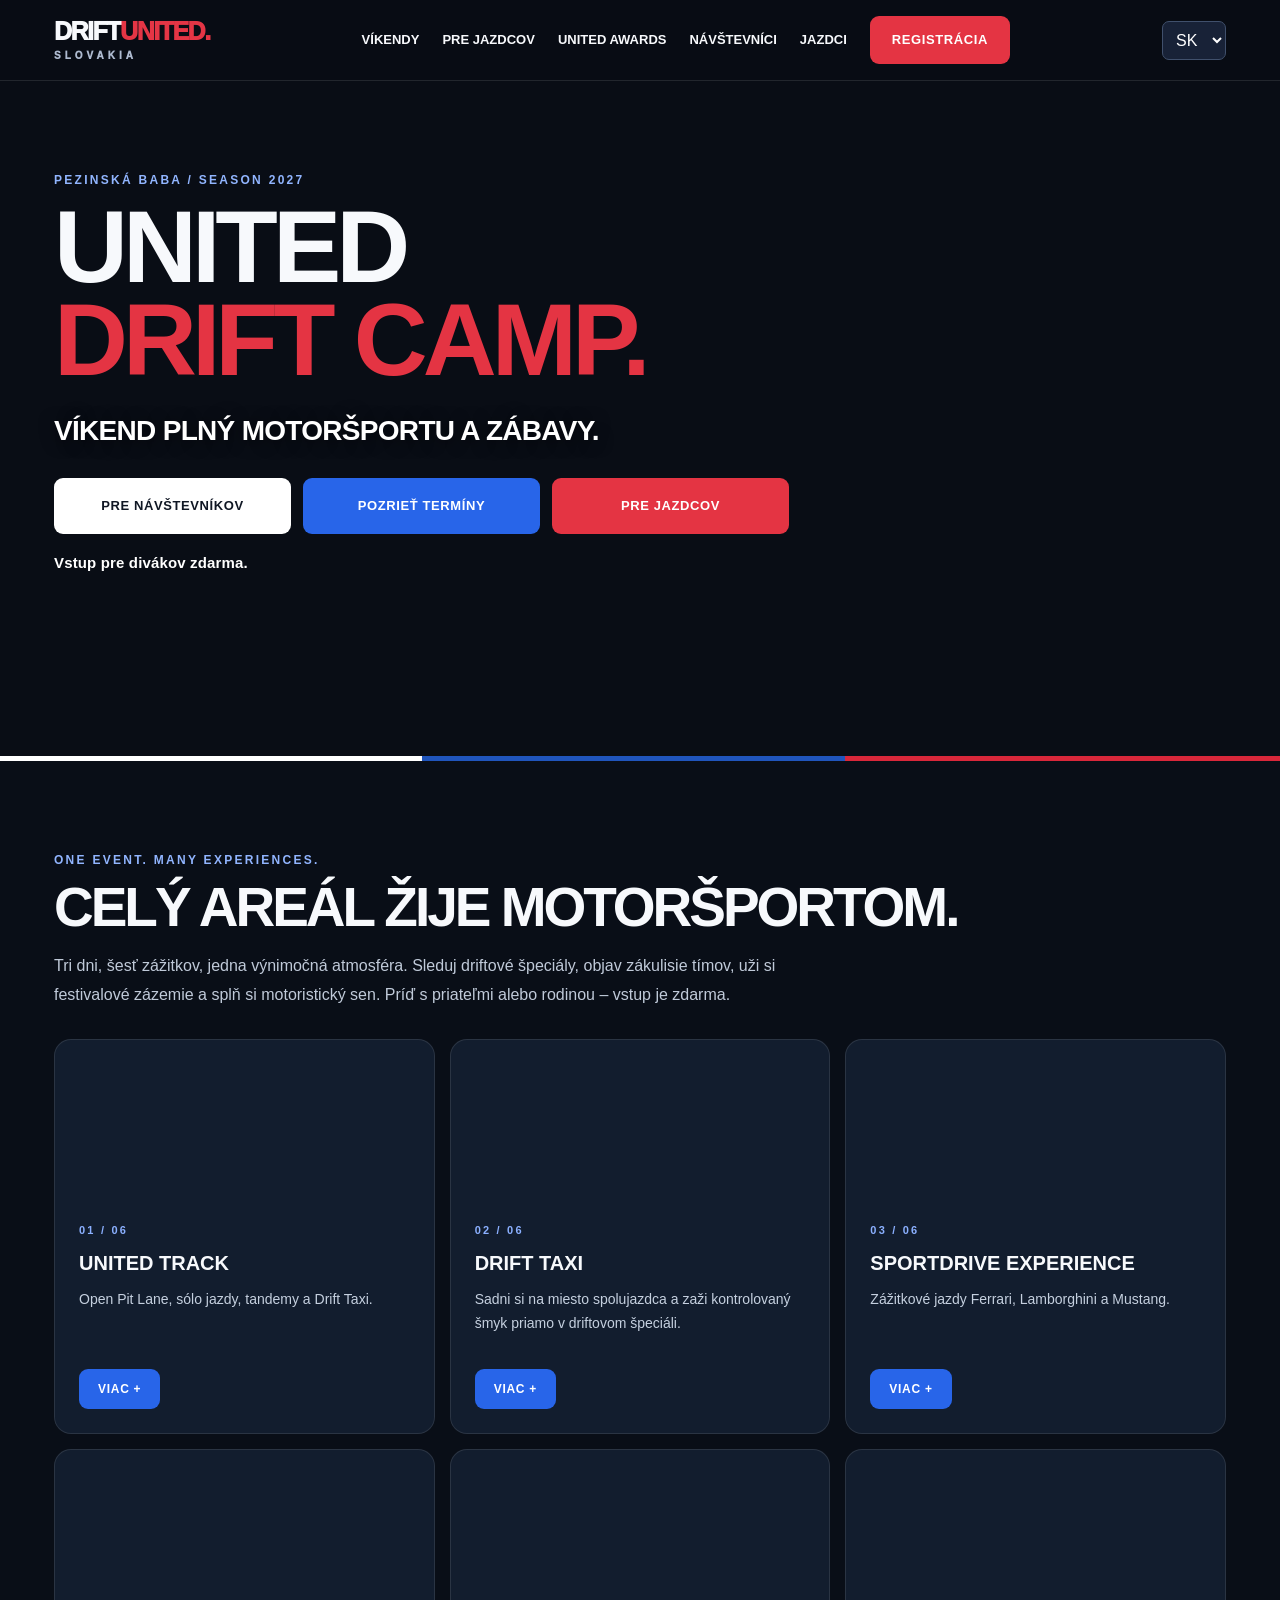
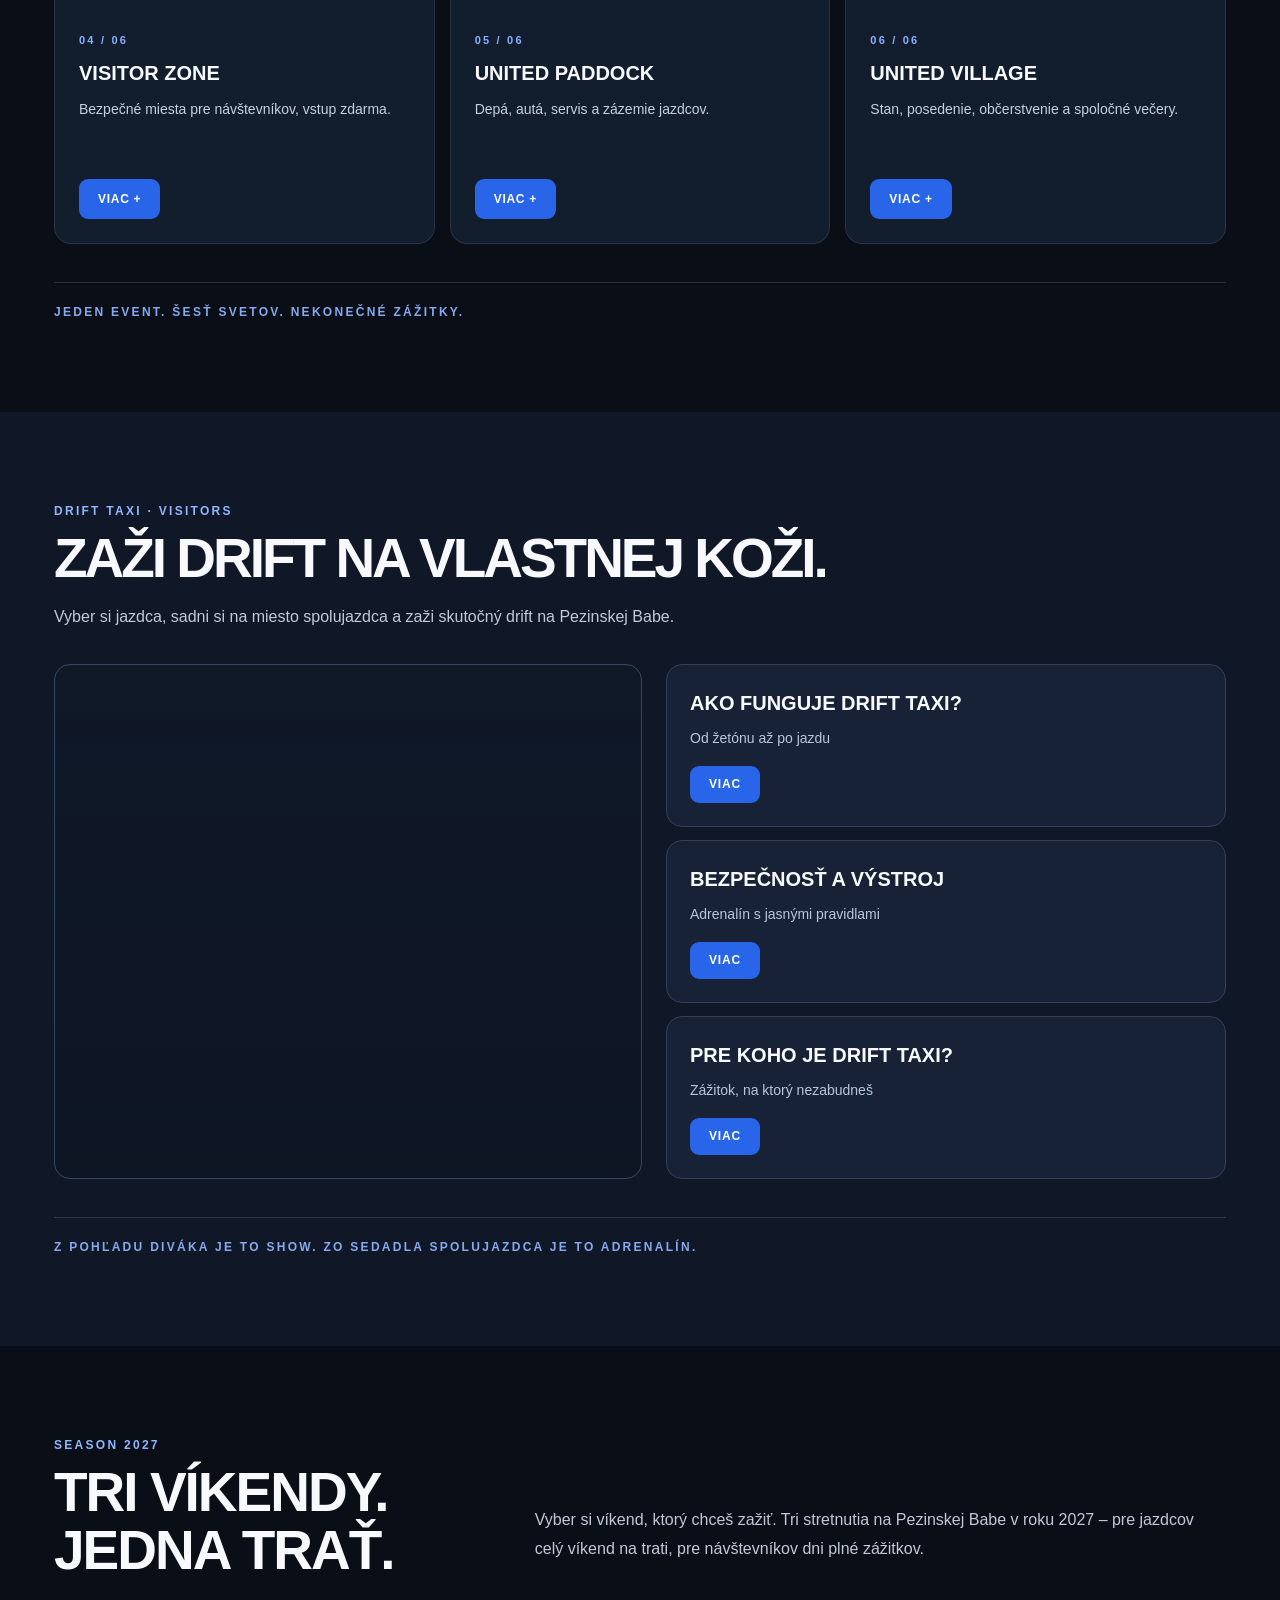
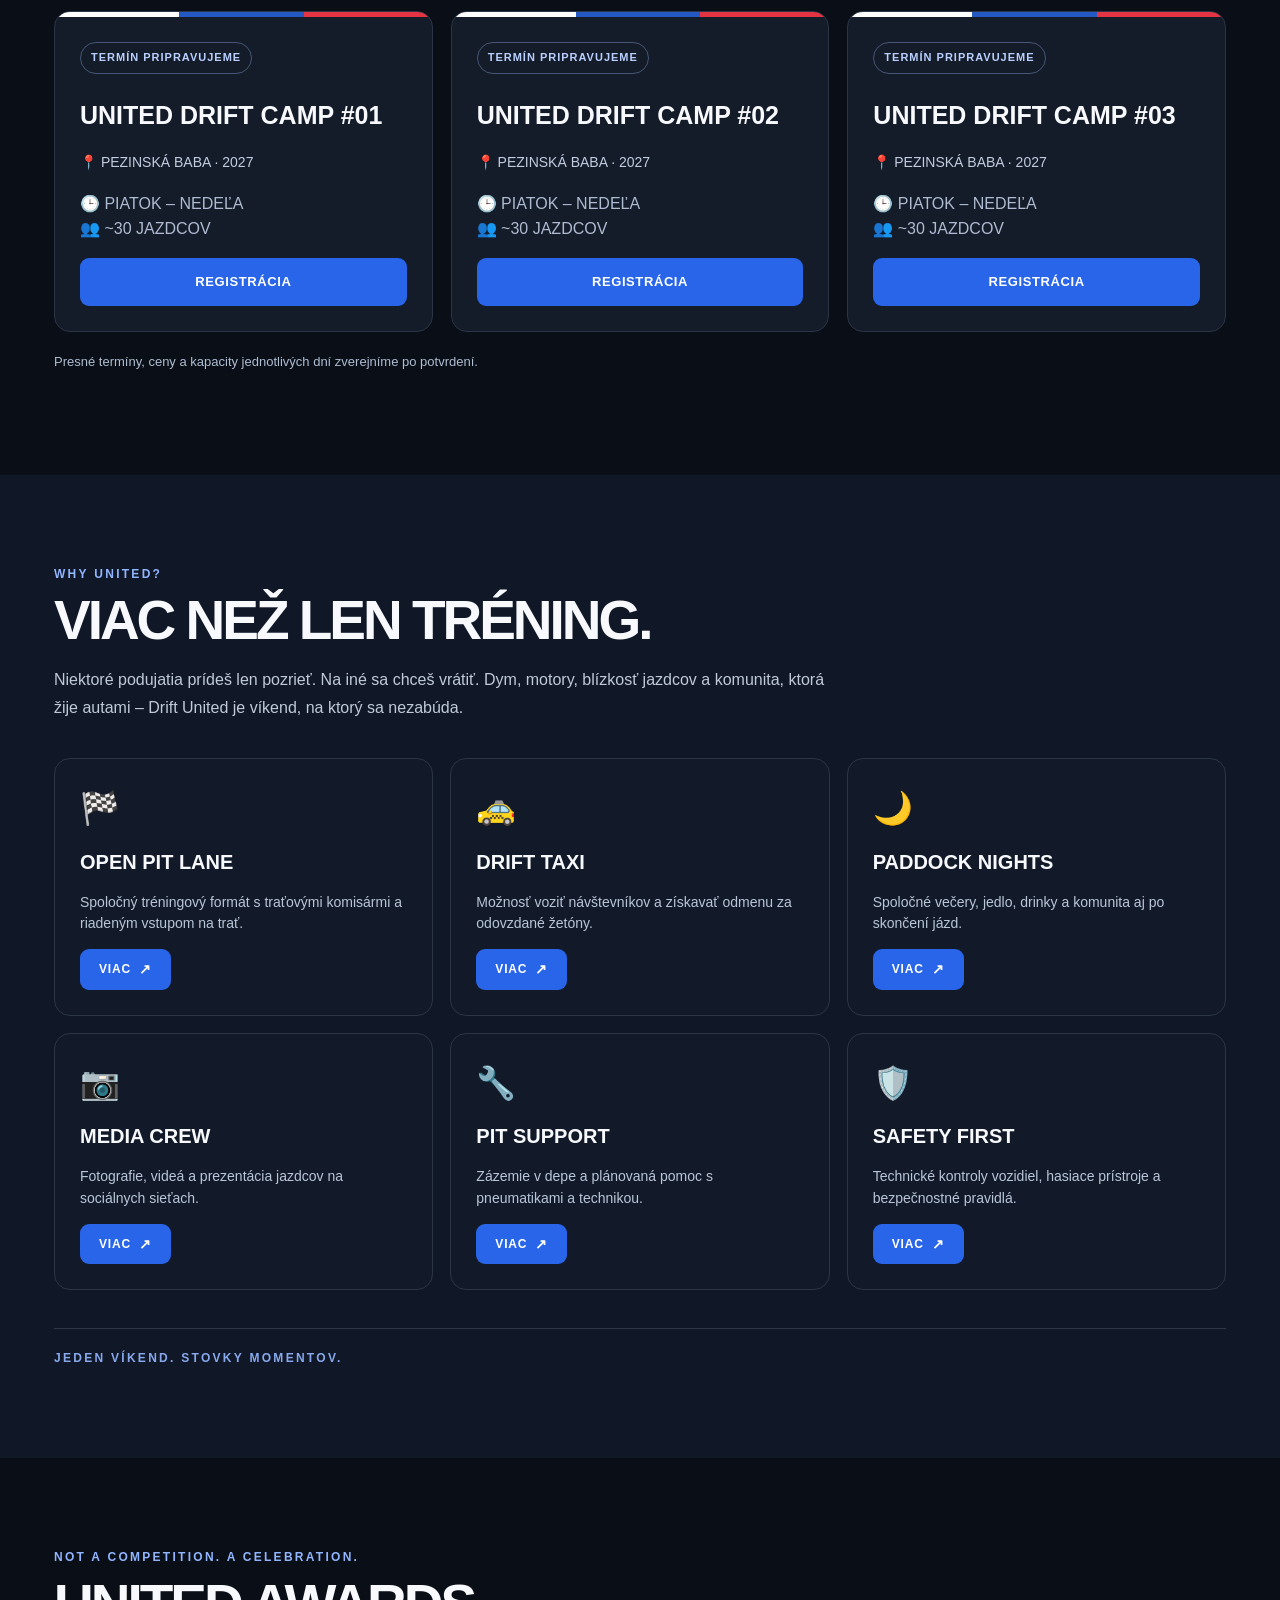
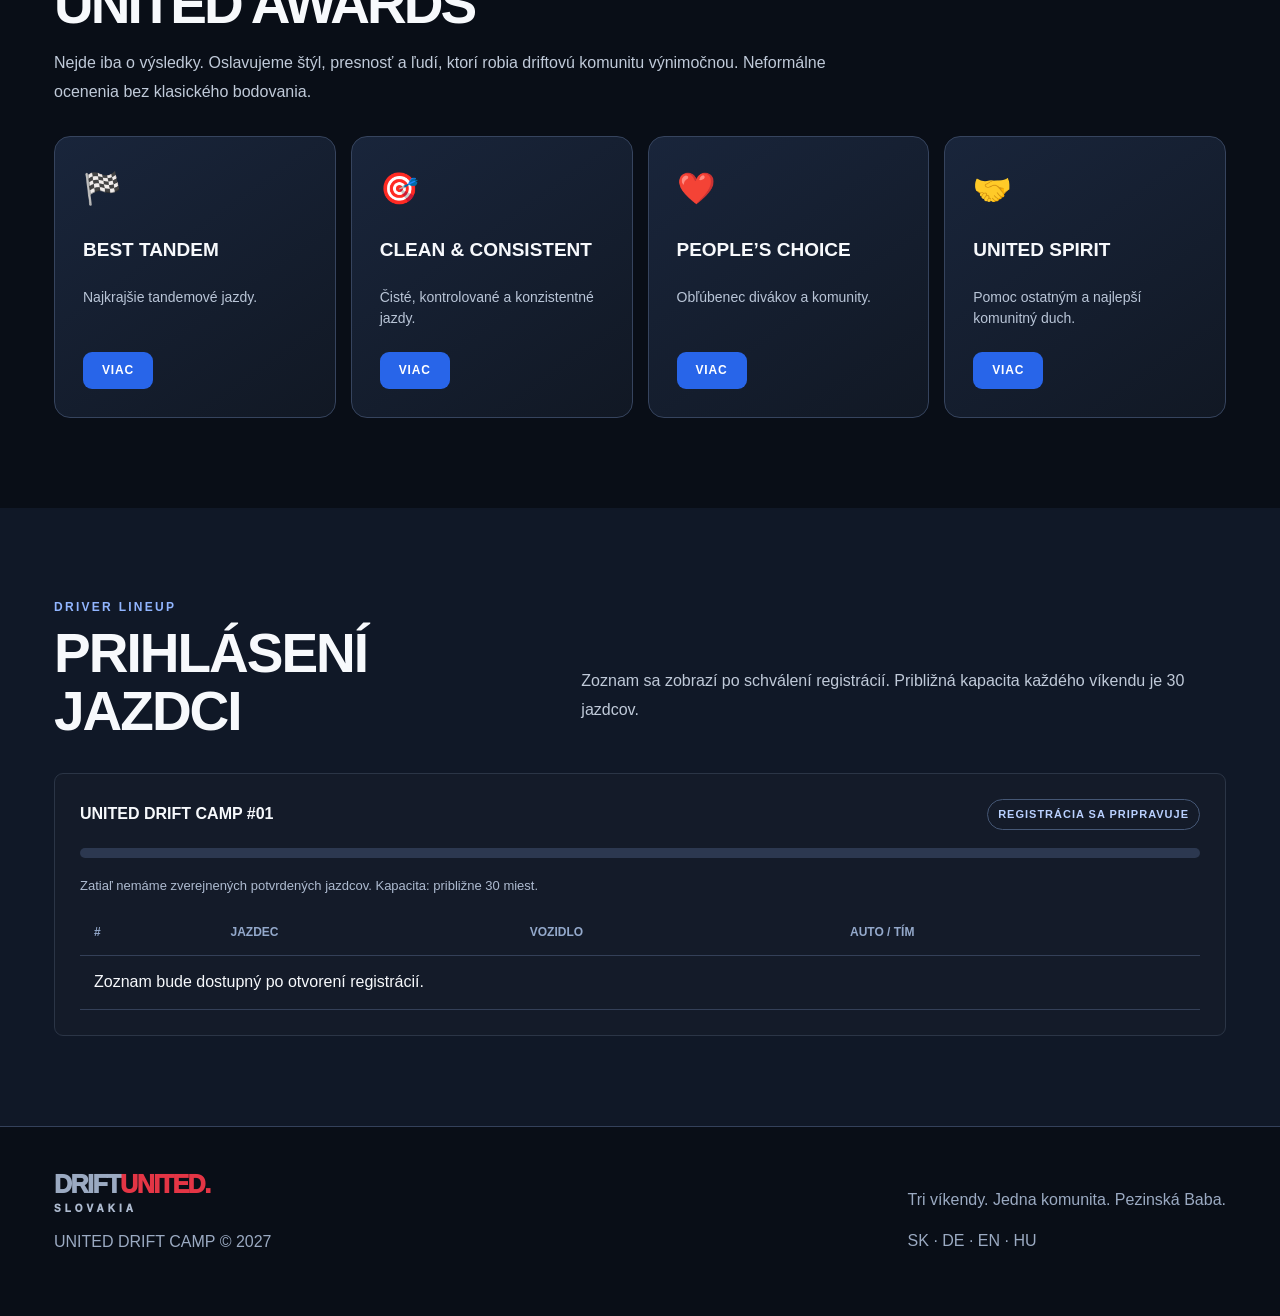
==== commit bc66ee42: "Add files via upload" ====
--- a/index.html
+++ b/index.html
@@ -58,7 +58,7 @@
 @media(max-width:640px){.hero .wrap{transform:translateY(-18px)}.hero h1{margin:9px 0 16px}.hero-free{font-size:14px}}
 </style></head><body>
 <header><div class="wrap nav"><a class="logo" href="#home">DRIFT<span>UNITED.</span><small>SLOVAKIA</small></a><nav class="links" id="links"><a data-i="navWeekends" href="#weekends">VÍKENDY</a><a data-i="navBenefits" href="#benefits">PRE JAZDCOV</a><a href="#awards">UNITED AWARDS</a><a data-i="navVisitors" href="#visitors">NÁVŠTEVNÍCI</a><a data-i="navDrivers" href="#drivers">JAZDCI</a><a class="btn" data-i="register" href="#register">REGISTRÁCIA</a></nav><div style="display:flex;gap:10px;align-items:center"><select aria-label="Language" class="lang" id="language"><option value="sk">SK</option><option value="de">DE</option><option value="en">EN</option><option value="hu">HU</option></select><button class="menu" id="menu">☰</button></div></div></header>
-<main><div class="hero" id="home"><div class="wrap"><div class="eyebrow">PEZINSKÁ BABA / SEASON 2027</div><h1>UNITED<br/><em>DRIFT CAMP.</em></h1><p data-i="heroText">VÍKEND PLNÝ MOTORŠPORTU A ZÁBAVY.</p><div class="actions hero-actions"><a class="btn visitor-btn" data-i="forVisitors" href="#visitors">PRE NÁVŠTEVNÍKOV</a><a class="btn blue" data-i="viewDates" href="#weekends">POZRIEŤ TERMÍNY</a><a class="btn" data-i="registerDriver" href="#register">REGISTRÁCIA JAZDCA</a></div><div class="hero-free" data-free-entry>Vstup pre divákov zdarma.</div></div></div>
+<main><div class="hero" id="home"><div class="wrap"><div class="eyebrow">PEZINSKÁ BABA / SEASON 2027</div><h1>UNITED<br/><em>DRIFT CAMP.</em></h1><p data-i="heroText">VÍKEND PLNÝ MOTORŠPORTU A ZÁBAVY.</p><div class="actions hero-actions"><a class="btn visitor-btn" data-i="forVisitors" href="#visitors">PRE NÁVŠTEVNÍKOV</a><a class="btn blue" data-i="viewDates" href="#weekends">POZRIEŤ TERMÍNY</a><a class="btn" data-i="registerDriver" href="#weekends">PRE JAZDCOV</a></div><div class="hero-free" data-free-entry>Vstup pre divákov zdarma.</div></div></div>
 
 
 
@@ -69,7 +69,7 @@
 </main><section id="visitors"><div class="wrap"><div class="eyebrow">ONE EVENT. MANY EXPERIENCES.</div><h2 class="heading" data-i="wholeArea">CELÝ AREÁL ŽIJE MOTORŠPORTOM.</h2><p class="sub" data-i="areaIntro">Tri dni, šesť zážitkov, jedna výnimočná atmosféra. Sleduj driftové špeciály v akcii, objav zákulisie tímov, ochutnaj festivalovú atmosféru a splň si motoristický sen. Príď s kamarátmi alebo rodinou – vstup pre návštevníkov je zdarma.</p><div class="zones" id="zoneCards" style="margin-top:30px"></div><div class="impact-line">JEDEN EVENT. ŠESŤ SVETOV. NEKONEČNÉ ZÁŽITKY.</div></div></section><section class="dark-section" id="taxi"><div class="wrap"><div class="eyebrow">DRIFT TAXI · VISITORS</div><h2 class="heading" id="taxiHeading">ZAŽI DRIFT NA VLASTNEJ KOŽI.</h2><p class="sub" id="taxiIntro">Sadni si na miesto spolujazdca, vyber si svojho jazdca a zaži skutočný drift na Pezinskej Babe. Zážitok, ktorý sa nedá opísať – musíš ho zažiť.</p><div class="taxi-layout"><div aria-label="Drift Taxi" class="taxi-photo" role="img"></div><div class="taxi-detail-grid" id="taxiCards"></div></div><div class="impact-line">Z POHĽADU DIVÁKA JE TO SHOW. ZO SEDADLA SPOLUJAZDCA JE TO ADRENALÍN.</div></div></section><section id="weekends"><div class="wrap"><div class="section-top"><div><div class="eyebrow">SEASON 2027</div><h2 data-i="threeWeekends">TRI VÍKENDY. JEDNA TRAŤ.</h2></div><p class="sub" data-i="weekendsIntro">Každý camp trvá od piatku do nedele. Prioritou sú celovíkendové vstupy, obmedzený počet miest bude aj na sobotu alebo nedeľu.</p></div><div class="cards" id="weekendCards"></div><p class="notice" data-i="datesPending" style="margin-top:20px">Presné termíny, ceny a kapacity jednotlivých dní zverejníme po potvrdení.</p></div></section><section class="dark-section" id="benefits"><div class="wrap"><div class="eyebrow">WHY UNITED?</div><h2 class="heading" data-i="moreThanTraining">VIAC NEŽ LEN TRÉNING.</h2><p class="sub" data-i="whyText">Niektoré podujatia prídeš len pozrieť. Na iné sa chceš vrátiť. Dym, motory, blízkosť jazdcov a komunita, ktorá žije autami – Drift United je víkend, na ktorý sa nezabúda.</p><div class="features" id="featureCards" style="margin-top:35px"></div><div class="impact-line">JEDEN VÍKEND. STOVKY MOMENTOV.</div></div></section><section id="awards"><div class="wrap"><div class="eyebrow">NOT A COMPETITION. A CELEBRATION.</div><h2 class="heading">UNITED AWARDS</h2><p class="sub" data-i="awardsText">Tu nejde iba o výsledky. Oslavujeme odvahu, štýl, presnosť a ľudí, ktorí robia driftovú komunitu výnimočnou. Spoznaj neformálne ocenenia United Awards.</p><div class="awards" id="awardCards" style="margin-top:30px"></div></div></section><section class="dark-section" id="drivers"><div class="wrap"><div class="section-top"><div><div class="eyebrow">DRIVER LINEUP</div><h2 data-i="registeredDrivers">PRIHLÁSENÍ JAZDCI</h2></div><p class="sub" data-i="driversInfo">Zoznam sa zobrazí po schválení registrácií. Približná kapacita každého víkendu je 30 jazdcov.</p></div><div class="card card-inner"><div style="display:flex;justify-content:space-between;align-items:center;gap:12px;flex-wrap:wrap"><strong id="lineupTitle">UNITED DRIFT CAMP #01</strong><span class="pill" data-i="registrationSoon">REGISTRÁCIA SA PRIPRAVUJE</span></div><div class="bar"><div id="occupancyBar"></div></div><p class="notice" data-i="noConfirmed">Zatiaľ nemáme zverejnených potvrdených jazdcov. Kapacita: približne 30 miest.</p><div class="tablewrap"><table class="table"><thead><tr><th>#</th><th data-i="driver">JAZDEC</th><th data-i="car">VOZIDLO</th><th data-i="team">AUTO / TÍM</th></tr></thead><tbody id="lineupBody"><tr><td colspan="4" data-i="lineupEmpty">Zoznam bude dostupný po otvorení registrácií.</td></tr></tbody></table></div></div></div></section><footer class="foot"><div class="wrap"><div><div class="logo">DRIFT<span>UNITED.</span><small>SLOVAKIA</small></div><p>UNITED DRIFT CAMP © 2027</p></div><div><p data-i="footerText">Tri víkendy. Jedna komunita. Pezinská Baba.</p><p>SK · DE · EN · HU</p></div></div></footer>
 <div aria-hidden="true" class="detail-backdrop" id="detailModal"><div aria-labelledby="detailTitle" aria-modal="true" class="detail-panel" role="dialog" tabindex="-1"><button aria-label="Close dialog" class="detail-close" id="detailClose" type="button">×</button><div class="detail-scroll"><div class="detail-image" id="detailImage"></div><div class="detail-body"><div class="eyebrow" id="detailCategory">UNITED DRIFT CAMP</div><h2 id="detailTitle"></h2><p class="detail-lead" id="detailLead"></p><p id="detailParagraph"></p><p id="detailParagraph2"></p></div></div></div></div>
 <script>
-const translations={sk:{forVisitors:'PRE NÁVŠTEVNÍKOV',navWeekends:'VÍKENDY',navBenefits:'PRE JAZDCOV',navVisitors:'NÁVŠTEVNÍCI',navDrivers:'JAZDCI',register:'REGISTRÁCIA',heroText:'VÍKEND PLNÝ MOTORŠPORTU A ZÁBAVY.',registerDriver:'REGISTRÁCIA JAZDCA',viewDates:'POZRIEŤ TERMÍNY',weekends:'VÍKENDY',driversPer:'JAZDCOV / VÍKEND',freeEntry:'VSTUP PRE DIVÁKOV',threeWeekends:'TRI VÍKENDY. JEDNA TRAŤ.',weekendsIntro:'Každý camp trvá od piatku do nedele. Prioritou sú celovíkendové vstupy, obmedzený počet miest bude aj na sobotu alebo nedeľu.',datesPending:'Presné termíny, ceny a kapacity jednotlivých dní zverejníme po potvrdení.',moreThanTraining:'VIAC NEŽ LEN TRÉNING.',whyText:'Žiadna kvalifikácia, žiadne vyraďovanie. Jazdi, trénuj tandemy, stretni kamarátov a uži si celý víkend v komunite.',awardsText:'Neformálne, subjektívne ocenenia za výnimočné jazdy a komunitného ducha. Drobné ceny, veľké zážitky.',earnDriving:'JAZDENÍM SI MÔŽEŠ ZAROBIŤ.',taxiText:'Návštevník si kúpi žetón, vyberie si zapojeného jazdca a po bezpečnostnom poučení absolvuje jazdu. Jazdec odovzdá žetóny organizátorovi a môže si priebežne vyzdvihnúť dohodnutú odmenu.',taxiStep1:'Žetón sa kupuje na oficiálnom predajnom mieste.',taxiStep2:'Návštevník si vyberá jazdca.',taxiStep3:'Povinné poučenie, prilba a bezpečnostné pravidlá.',taxiStep4:'Priebežné vyúčtovanie žetónov jazdcom.',wholeArea:'CELÝ AREÁL ŽIJE MOTORŠPORTOM.',areaIntro:'Vstup pre divákov zadarmo. Bezpečne oddelené zóny, občerstvenie, Drift Taxi, škola driftu a zážitkové jazdy.',registeredDrivers:'PRIHLÁSENÍ JAZDCI',driversInfo:'Zoznam sa zobrazí po schválení registrácií. Približná kapacita každého víkendu je 30 jazdcov.',registrationSoon:'REGISTRÁCIA SA PRIPRAVUJE',noConfirmed:'Zatiaľ nemáme zverejnených potvrdených jazdcov. Kapacita: približne 30 miest.',driver:'JAZDEC',car:'Vozidlo',team:'AUTO / TÍM',lineupEmpty:'Zoznam bude dostupný po otvorení registrácií.',driverRegistration:'REGISTRÁCIA JAZDCA.',registerIntro:'Prihlášku musí schváliť organizátor. Platobné údaje na úhradu štartovného bankovým prevodom dostane jazdec až po schválení.',demoWarning:'Aktuálne ide o ukážkový formulár bez serverového spracovania. Odoslaním sa zatiaľ nevytvorí skutočná registrácia.',fullName:'Meno a priezvisko',phone:'Telefón',weekendChoice:'Víkend',startNumber:'Štartovné číslo',teamOptional:'Názov auta / tímu (nepovinné)',participation:'Účasť',fullWeekend:'Celý víkend',saturday:'Iba sobota',sunday:'Iba nedeľa',taxiInterest:'Záujem o Drift Taxi',yes:'Áno',no:'Nie',submitApplication:'PRIPRAVIŤ PRIHLÁŠKU',footerText:'Tri víkendy. Jedna komunita. Pezinská Baba.',pending:'TERMÍN PRIPRAVUJEME',friday:'PIATOK',weekend:'PIATOK – NEDEĽA',details:'VYBRAŤ VÍKEND',capacity:'~30 JAZDCOV',features:[['🏁','OPEN PIT LANE','Spoločný tréningový formát s traťovými komisármi a riadeným vstupom na trať.'],['🚕','DRIFT TAXI','Možnosť voziť návštevníkov a získavať odmenu za odovzdané žetóny.'],['🌙','PADDOCK NIGHTS','Spoločné večery, jedlo, drinky a komunita aj po skončení jázd.'],['📷','MEDIA CREW','Fotografie, videá a prezentácia jazdcov na sociálnych sieťach.'],['🔧','PIT SUPPORT','Zázemie v depe a plánovaná pomoc s pneumatikami a technikou.'],['🛡️','SAFETY FIRST','Technické kontroly vozidiel, hasiace prístroje a bezpečnostné pravidlá.']],awards:[['🏁','BEST TANDEM','Najkrajšie tandemové jazdy.'],['🎯','CLEAN & CONSISTENT','Čisté, kontrolované a konzistentné jazdy.'],['❤️',"PEOPLE’S CHOICE",'Obľúbenec divákov a komunity.'],['🤝','UNITED SPIRIT','Pomoc ostatným a najlepší komunitný duch.']],zones:[['UNITED TRACK','Open Pit Lane, sólo jazdy, tandemy a Drift Taxi.'],['UNITED PADDOCK','Depá, autá, servis a zázemie jazdcov.'],['UNITED VILLAGE','Stan, posedenie, občerstvenie a spoločné večery.'],['DRIFT ACADEMY','Samostatná zóna driftovej školy.'],['SPORTDRIVE EXPERIENCE','Zážitkové jazdy Ferrari, Lamborghini a Mustang.'],['VISITOR ZONE','Bezpečné miesta pre návštevníkov, vstup zdarma.']]},en:{forVisitors:'FOR VISITORS',navWeekends:'WEEKENDS',navBenefits:'FOR DRIVERS',navVisitors:'VISITORS',navDrivers:'DRIVERS',register:'REGISTER',heroText:'Three weekends. One community. Open Pit Lane, tandems, Drift Taxi and evenings together. Without race pressure.',registerDriver:'DRIVER REGISTRATION',viewDates:'VIEW EVENTS',weekends:'WEEKENDS',driversPer:'DRIVERS / WEEKEND',freeEntry:'FREE SPECTATOR ENTRY',threeWeekends:'THREE WEEKENDS. ONE TRACK.',weekendsIntro:'Each camp runs Friday to Sunday. Full-weekend entries have priority, with limited Saturday or Sunday passes.',datesPending:'Exact dates, prices and daily capacities will be announced once confirmed.',moreThanTraining:'MORE THAN PRACTICE.',whyText:'No qualifying, no elimination. Drive, practise tandems, meet friends and enjoy a full weekend with the community.',awardsText:'Informal, subjective awards for outstanding driving and community spirit. Small prizes, great memories.',earnDriving:'GET REWARDED FOR DRIVING.',taxiText:'Visitors buy a token and choose a participating driver. After the safety briefing, they enjoy a ride. Drivers redeem collected tokens with the organizer, including during the event.',taxiStep1:'Buy a token at the official sales point.',taxiStep2:'Visitors choose their driver.',taxiStep3:'Safety briefing, helmet and rules are mandatory.',taxiStep4:'Drivers can redeem tokens during the event.',wholeArea:'A WHOLE VENUE OF MOTORSPORT.',areaIntro:'Free spectator entry. Separate safety zones, food, Drift Taxi, drift school and supercar experiences.',registeredDrivers:'REGISTERED DRIVERS',driversInfo:'Approved participants will be listed here. Approximate capacity: 30 drivers per weekend.',registrationSoon:'REGISTRATION COMING SOON',noConfirmed:'No confirmed drivers published yet. Approximate capacity: 30 places.',driver:'DRIVER',car:'Car',team:'CAR / TEAM',lineupEmpty:'The list will appear once registration opens.',driverRegistration:'DRIVER REGISTRATION.',registerIntro:'All applications require organizer approval. Bank transfer instructions are sent after approval.',demoWarning:'This is a demo form without backend processing. Submitting does not create a real registration.',fullName:'Full name',phone:'Phone',weekendChoice:'Weekend',startNumber:'Race number',teamOptional:'Car name / team (optional)',participation:'Participation',fullWeekend:'Full weekend',saturday:'Saturday only',sunday:'Sunday only',taxiInterest:'Interested in Drift Taxi',yes:'Yes',no:'No',submitApplication:'PREPARE APPLICATION',footerText:'Three weekends. One community. Pezinská Baba.',pending:'DATE TO BE ANNOUNCED',friday:'FRIDAY',weekend:'FRIDAY – SUNDAY',details:'SELECT WEEKEND',capacity:'~30 DRIVERS',features:[['🏁','OPEN PIT LANE','Shared practice format with marshals and controlled track access.'],['🚕','DRIFT TAXI','Take visitors for rides and receive compensation for collected tokens.'],['🌙','PADDOCK NIGHTS','Food, drinks, friends and evenings together after track time.'],['📷','MEDIA CREW','Photography, videos and social media coverage.'],['🔧','PIT SUPPORT','Paddock facilities and planned tyre and technical support.'],['🛡️','SAFETY FIRST','Vehicle inspections, extinguishers and safety procedures.']],awards:[['🏁','BEST TANDEM','The most impressive tandem runs.'],['🎯','CLEAN & CONSISTENT','Controlled and consistent driving.'],['❤️',"PEOPLE’S CHOICE",'The crowd favourite.'],['🤝','UNITED SPIRIT','Helping others and building the community.']],zones:[['UNITED TRACK','Open Pit Lane, solo runs, tandems and Drift Taxi.'],['UNITED PADDOCK','Driver paddock, service and facilities.'],['UNITED VILLAGE','Food, drinks, seating and evening gatherings.'],['DRIFT ACADEMY','Separate drift school area.'],['SPORTDRIVE EXPERIENCE','Ferrari, Lamborghini and Mustang experiences.'],['VISITOR ZONE','Safe spectator areas and free admission.']]},de:{forVisitors:'FÜR BESUCHER',navWeekends:'WOCHENENDEN',navBenefits:'FÜR FAHRER',navVisitors:'BESUCHER',navDrivers:'FAHRER',register:'ANMELDUNG',heroText:'Drei Wochenenden. Eine Community. Open Pit Lane, Tandems, Drift Taxi und gemeinsame Abende. Ohne Renndruck.',registerDriver:'FAHRERANMELDUNG',viewDates:'TERMINE ANSEHEN',weekends:'WOCHENENDEN',driversPer:'FAHRER / WOCHENENDE',freeEntry:'EINTRITT FREI',threeWeekends:'DREI WOCHENENDEN. EINE STRECKE.',weekendsIntro:'Jedes Camp dauert von Freitag bis Sonntag. Wochenendtickets haben Vorrang, begrenzte Tagesplätze für Samstag oder Sonntag.',datesPending:'Genaue Termine, Preise und Tageskapazitäten folgen nach Bestätigung.',moreThanTraining:'MEHR ALS TRAINING.',whyText:'Keine Qualifikation, kein Ausscheiden. Fahren, Tandems trainieren, Freunde treffen und das Wochenende genießen.',awardsText:'Informelle, subjektive Auszeichnungen für besondere Fahrten und Teamgeist. Kleine Preise, große Erinnerungen.',earnDriving:'FAHREN UND DABEI VERDIENEN.',taxiText:'Besucher kaufen einen Token und wählen einen teilnehmenden Fahrer. Nach der Sicherheitseinweisung folgt die Mitfahrt. Fahrer können gesammelte Tokens auch während der Veranstaltung einlösen.',taxiStep1:'Token an der offiziellen Verkaufsstelle kaufen.',taxiStep2:'Besucher wählen ihren Fahrer.',taxiStep3:'Sicherheitseinweisung, Helm und Regeln sind Pflicht.',taxiStep4:'Tokens können laufend eingelöst werden.',wholeArea:'MOTORSPORT IM GANZEN GELÄNDE.',areaIntro:'Eintritt frei. Getrennte Sicherheitsbereiche, Verpflegung, Drift Taxi, Driftschule und Sportwagen-Erlebnisse.',registeredDrivers:'ANGEMELDETE FAHRER',driversInfo:'Bestätigte Teilnehmer erscheinen hier. Ungefähr 30 Fahrer pro Wochenende.',registrationSoon:'ANMELDUNG BALD MÖGLICH',noConfirmed:'Noch keine bestätigten Fahrer veröffentlicht. Kapazität: etwa 30 Plätze.',driver:'FAHRER',car:'Fahrzeug',team:'AUTO / TEAM',lineupEmpty:'Die Liste erscheint nach Öffnung der Anmeldung.',driverRegistration:'FAHRERANMELDUNG.',registerIntro:'Jede Anmeldung muss vom Veranstalter bestätigt werden. Zahlungsdaten für die Überweisung folgen nach Freigabe.',demoWarning:'Dies ist ein Demoformular ohne Serververarbeitung. Es wird keine echte Anmeldung erstellt.',fullName:'Vor- und Nachname',phone:'Telefon',weekendChoice:'Wochenende',startNumber:'Startnummer',teamOptional:'Autoname / Team (optional)',participation:'Teilnahme',fullWeekend:'Ganzes Wochenende',saturday:'Nur Samstag',sunday:'Nur Sonntag',taxiInterest:'Interesse an Drift Taxi',yes:'Ja',no:'Nein',submitApplication:'ANMELDUNG VORBEREITEN',footerText:'Drei Wochenenden. Eine Community. Pezinská Baba.',pending:'TERMIN FOLGT',friday:'FREITAG',weekend:'FREITAG – SONNTAG',details:'WOCHENENDE WÄHLEN',capacity:'~30 FAHRER',features:[['🏁','OPEN PIT LANE','Gemeinsames Training mit Streckenposten und kontrolliertem Zugang.'],['🚕','DRIFT TAXI','Besucher mitnehmen und Tokens gegen Vergütung einlösen.'],['🌙','PADDOCK NIGHTS','Gemeinsame Abende mit Essen, Getränken und Freunden.'],['📷','MEDIA CREW','Fotos, Videos und Social-Media-Berichterstattung.'],['🔧','PIT SUPPORT','Fahrerlager und geplante Reifen- und Technikhilfe.'],['🛡️','SAFETY FIRST','Fahrzeugkontrollen, Feuerlöscher und Sicherheitsregeln.']],awards:[['🏁','BEST TANDEM','Die schönsten Tandemfahrten.'],['🎯','CLEAN & CONSISTENT','Saubere und konstante Fahrten.'],['❤️',"PEOPLE’S CHOICE",'Publikumsliebling.'],['🤝','UNITED SPIRIT','Hilfsbereitschaft und Gemeinschaft.']],zones:[['UNITED TRACK','Open Pit Lane, Solofahrten, Tandems und Drift Taxi.'],['UNITED PADDOCK','Fahrerlager, Service und Infrastruktur.'],['UNITED VILLAGE','Essen, Getränke und gemeinsames Beisammensein.'],['DRIFT ACADEMY','Separater Bereich der Driftschule.'],['SPORTDRIVE EXPERIENCE','Erlebnisfahrten mit Ferrari, Lamborghini und Mustang.'],['VISITOR ZONE','Sichere Besucherbereiche, Eintritt frei.']]},hu:{forVisitors:'LÁTOGATÓKNAK',navWeekends:'HÉTVÉGÉK',navBenefits:'VERSENYZŐKNEK',navVisitors:'LÁTOGATÓK',navDrivers:'PILÓTÁK',register:'REGISZTRÁCIÓ',heroText:'Három hétvége. Egy közösség. Open Pit Lane, tandem drift, Drift Taxi és közös esték. Versenynyomás nélkül.',registerDriver:'PILÓTAREGISZTRÁCIÓ',viewDates:'IDŐPONTOK',weekends:'HÉTVÉGE',driversPer:'PILÓTA / HÉTVÉGE',freeEntry:'INGYENES BELÉPÉS',threeWeekends:'HÁROM HÉTVÉGE. EGY PÁLYA.',weekendsIntro:'Minden tábor péntektől vasárnapig tart. A teljes hétvégés részvétel elsőbbséget élvez; szombatra és vasárnapra korlátozott számú hely lesz.',datesPending:'A pontos időpontokat, árakat és napi létszámokat később közöljük.',moreThanTraining:'TÖBB MINT EDZÉS.',whyText:'Nincs kvalifikáció és kiesés. Driftelj, gyakorolj tandemben, találkozz barátokkal, és élvezd a közös hétvégét.',awardsText:'Baráti, szubjektív díjak a különleges menetekért és a közösségi szellemért. Kis díjak, nagy élmények.',earnDriving:'KERESS A VEZETÉSSEL.',taxiText:'A látogatók zsetont vásárolnak, és kiválasztják a részt vevő pilótát. A biztonsági tájékoztató után következik az élményautózás. A pilóták a zsetonokat a rendezvény alatt is beválthatják.',taxiStep1:'Zsetonvásárlás a hivatalos értékesítési ponton.',taxiStep2:'A látogató választja ki a pilótát.',taxiStep3:'Kötelező biztonsági tájékoztató és sisak.',taxiStep4:'A zsetonok folyamatosan elszámolhatók.',wholeArea:'AZ EGÉSZ HELYSZÍN A MOTORSPORTRÓL SZÓL.',areaIntro:'Ingyenes belépés. Elkülönített biztonságos zónák, étel, Drift Taxi, driftiskola és sportautós élmények.',registeredDrivers:'REGISZTRÁLT PILÓTÁK',driversInfo:'A jóváhagyott résztvevők itt jelennek meg. Hétvégénként körülbelül 30 pilóta.',registrationSoon:'REGISZTRÁCIÓ HAMAROSAN',noConfirmed:'Még nincsenek közzétett jóváhagyott pilóták. Kapacitás: körülbelül 30 fő.',driver:'PILÓTA',car:'Autó',team:'AUTÓ / CSAPAT',lineupEmpty:'A lista a regisztráció megnyitása után lesz elérhető.',driverRegistration:'PILÓTAREGISZTRÁCIÓ.',registerIntro:'Minden jelentkezést a szervező hagy jóvá. Az átutalási adatokat csak jóváhagyás után küldjük el.',demoWarning:'Ez egy bemutató űrlap szerveroldali feldolgozás nélkül. A beküldés nem hoz létre valódi regisztrációt.',fullName:'Teljes név',phone:'Telefonszám',weekendChoice:'Hétvége',startNumber:'Rajtszám',teamOptional:'Autó neve / csapat (nem kötelező)',participation:'Részvétel',fullWeekend:'Teljes hétvége',saturday:'Csak szombat',sunday:'Csak vasárnap',taxiInterest:'Érdekel a Drift Taxi',yes:'Igen',no:'Nem',submitApplication:'JELENTKEZÉS ELŐKÉSZÍTÉSE',footerText:'Három hétvége. Egy közösség. Pezinská Baba.',pending:'IDŐPONT HAMAROSAN',friday:'PÉNTEK',weekend:'PÉNTEK – VASÁRNAP',details:'HÉTVÉGE KIVÁLASZTÁSA',capacity:'~30 PILÓTA',features:[['🏁','OPEN PIT LANE','Közös edzés pályabírókkal és ellenőrzött pályahasználattal.'],['🚕','DRIFT TAXI','Vigyél utasokat, és váltsd be a kapott zsetonokat.'],['🌙','PADDOCK NIGHTS','Közös esték étellel, italokkal és barátokkal.'],['📷','MEDIA CREW','Fotók, videók és közösségi médiás megjelenés.'],['🔧','PIT SUPPORT','Depó és tervezett gumis, műszaki segítség.'],['🛡️','SAFETY FIRST','Autóellenőrzés, tűzoltó készülékek és biztonsági szabályok.']],awards:[['🏁','BEST TANDEM','A legszebb tandem menetek.'],['🎯','CLEAN & CONSISTENT','Tiszta és egyenletes driftelés.'],['❤️',"PEOPLE’S CHOICE",'A közönség kedvence.'],['🤝','UNITED SPIRIT','Segítőkészség és közösségi szellem.']],zones:[['UNITED TRACK','Open Pit Lane, szóló menetek, tandemek és Drift Taxi.'],['UNITED PADDOCK','Depó, szerviz és pilótabázis.'],['UNITED VILLAGE','Ételek, italok és közös esték.'],['DRIFT ACADEMY','Elkülönített driftiskolai terület.'],['SPORTDRIVE EXPERIENCE','Ferrari, Lamborghini és Mustang élményvezetések.'],['VISITOR ZONE','Biztonságos látogatói zónák, ingyenes belépés.']]}};
+const translations={sk:{forVisitors:'PRE NÁVŠTEVNÍKOV',navWeekends:'VÍKENDY',navBenefits:'PRE JAZDCOV',navVisitors:'NÁVŠTEVNÍCI',navDrivers:'JAZDCI',register:'REGISTRÁCIA',heroText:'VÍKEND PLNÝ MOTORŠPORTU A ZÁBAVY.',registerDriver:'PRE JAZDCOV',viewDates:'POZRIEŤ TERMÍNY',weekends:'VÍKENDY',driversPer:'JAZDCOV / VÍKEND',freeEntry:'VSTUP PRE DIVÁKOV',threeWeekends:'TRI VÍKENDY. JEDNA TRAŤ.',weekendsIntro:'Každý camp trvá od piatku do nedele. Prioritou sú celovíkendové vstupy, obmedzený počet miest bude aj na sobotu alebo nedeľu.',datesPending:'Presné termíny, ceny a kapacity jednotlivých dní zverejníme po potvrdení.',moreThanTraining:'VIAC NEŽ LEN TRÉNING.',whyText:'Žiadna kvalifikácia, žiadne vyraďovanie. Jazdi, trénuj tandemy, stretni kamarátov a uži si celý víkend v komunite.',awardsText:'Neformálne, subjektívne ocenenia za výnimočné jazdy a komunitného ducha. Drobné ceny, veľké zážitky.',earnDriving:'JAZDENÍM SI MÔŽEŠ ZAROBIŤ.',taxiText:'Návštevník si kúpi žetón, vyberie si zapojeného jazdca a po bezpečnostnom poučení absolvuje jazdu. Jazdec odovzdá žetóny organizátorovi a môže si priebežne vyzdvihnúť dohodnutú odmenu.',taxiStep1:'Žetón sa kupuje na oficiálnom predajnom mieste.',taxiStep2:'Návštevník si vyberá jazdca.',taxiStep3:'Povinné poučenie, prilba a bezpečnostné pravidlá.',taxiStep4:'Priebežné vyúčtovanie žetónov jazdcom.',wholeArea:'CELÝ AREÁL ŽIJE MOTORŠPORTOM.',areaIntro:'Vstup pre divákov zadarmo. Bezpečne oddelené zóny, občerstvenie, Drift Taxi, škola driftu a zážitkové jazdy.',registeredDrivers:'PRIHLÁSENÍ JAZDCI',driversInfo:'Zoznam sa zobrazí po schválení registrácií. Približná kapacita každého víkendu je 30 jazdcov.',registrationSoon:'REGISTRÁCIA SA PRIPRAVUJE',noConfirmed:'Zatiaľ nemáme zverejnených potvrdených jazdcov. Kapacita: približne 30 miest.',driver:'JAZDEC',car:'Vozidlo',team:'AUTO / TÍM',lineupEmpty:'Zoznam bude dostupný po otvorení registrácií.',driverRegistration:'REGISTRÁCIA JAZDCA.',registerIntro:'Prihlášku musí schváliť organizátor. Platobné údaje na úhradu štartovného bankovým prevodom dostane jazdec až po schválení.',demoWarning:'Aktuálne ide o ukážkový formulár bez serverového spracovania. Odoslaním sa zatiaľ nevytvorí skutočná registrácia.',fullName:'Meno a priezvisko',phone:'Telefón',weekendChoice:'Víkend',startNumber:'Štartovné číslo',teamOptional:'Názov auta / tímu (nepovinné)',participation:'Účasť',fullWeekend:'Celý víkend',saturday:'Iba sobota',sunday:'Iba nedeľa',taxiInterest:'Záujem o Drift Taxi',yes:'Áno',no:'Nie',submitApplication:'PRIPRAVIŤ PRIHLÁŠKU',footerText:'Tri víkendy. Jedna komunita. Pezinská Baba.',pending:'TERMÍN PRIPRAVUJEME',friday:'PIATOK',weekend:'PIATOK – NEDEĽA',details:'VYBRAŤ VÍKEND',capacity:'~30 JAZDCOV',features:[['🏁','OPEN PIT LANE','Spoločný tréningový formát s traťovými komisármi a riadeným vstupom na trať.'],['🚕','DRIFT TAXI','Možnosť voziť návštevníkov a získavať odmenu za odovzdané žetóny.'],['🌙','PADDOCK NIGHTS','Spoločné večery, jedlo, drinky a komunita aj po skončení jázd.'],['📷','MEDIA CREW','Fotografie, videá a prezentácia jazdcov na sociálnych sieťach.'],['🔧','PIT SUPPORT','Zázemie v depe a plánovaná pomoc s pneumatikami a technikou.'],['🛡️','SAFETY FIRST','Technické kontroly vozidiel, hasiace prístroje a bezpečnostné pravidlá.']],awards:[['🏁','BEST TANDEM','Najkrajšie tandemové jazdy.'],['🎯','CLEAN & CONSISTENT','Čisté, kontrolované a konzistentné jazdy.'],['❤️',"PEOPLE’S CHOICE",'Obľúbenec divákov a komunity.'],['🤝','UNITED SPIRIT','Pomoc ostatným a najlepší komunitný duch.']],zones:[['UNITED TRACK','Open Pit Lane, sólo jazdy, tandemy a Drift Taxi.'],['UNITED PADDOCK','Depá, autá, servis a zázemie jazdcov.'],['UNITED VILLAGE','Stan, posedenie, občerstvenie a spoločné večery.'],['DRIFT ACADEMY','Samostatná zóna driftovej školy.'],['SPORTDRIVE EXPERIENCE','Zážitkové jazdy Ferrari, Lamborghini a Mustang.'],['VISITOR ZONE','Bezpečné miesta pre návštevníkov, vstup zdarma.']]},en:{forVisitors:'FOR VISITORS',navWeekends:'WEEKENDS',navBenefits:'FOR DRIVERS',navVisitors:'VISITORS',navDrivers:'DRIVERS',register:'REGISTER',heroText:'Three weekends. One community. Open Pit Lane, tandems, Drift Taxi and evenings together. Without race pressure.',registerDriver:'FOR DRIVERS',viewDates:'VIEW EVENTS',weekends:'WEEKENDS',driversPer:'DRIVERS / WEEKEND',freeEntry:'FREE SPECTATOR ENTRY',threeWeekends:'THREE WEEKENDS. ONE TRACK.',weekendsIntro:'Each camp runs Friday to Sunday. Full-weekend entries have priority, with limited Saturday or Sunday passes.',datesPending:'Exact dates, prices and daily capacities will be announced once confirmed.',moreThanTraining:'MORE THAN PRACTICE.',whyText:'No qualifying, no elimination. Drive, practise tandems, meet friends and enjoy a full weekend with the community.',awardsText:'Informal, subjective awards for outstanding driving and community spirit. Small prizes, great memories.',earnDriving:'GET REWARDED FOR DRIVING.',taxiText:'Visitors buy a token and choose a participating driver. After the safety briefing, they enjoy a ride. Drivers redeem collected tokens with the organizer, including during the event.',taxiStep1:'Buy a token at the official sales point.',taxiStep2:'Visitors choose their driver.',taxiStep3:'Safety briefing, helmet and rules are mandatory.',taxiStep4:'Drivers can redeem tokens during the event.',wholeArea:'A WHOLE VENUE OF MOTORSPORT.',areaIntro:'Free spectator entry. Separate safety zones, food, Drift Taxi, drift school and supercar experiences.',registeredDrivers:'REGISTERED DRIVERS',driversInfo:'Approved participants will be listed here. Approximate capacity: 30 drivers per weekend.',registrationSoon:'REGISTRATION COMING SOON',noConfirmed:'No confirmed drivers published yet. Approximate capacity: 30 places.',driver:'DRIVER',car:'Car',team:'CAR / TEAM',lineupEmpty:'The list will appear once registration opens.',driverRegistration:'DRIVER REGISTRATION.',registerIntro:'All applications require organizer approval. Bank transfer instructions are sent after approval.',demoWarning:'This is a demo form without backend processing. Submitting does not create a real registration.',fullName:'Full name',phone:'Phone',weekendChoice:'Weekend',startNumber:'Race number',teamOptional:'Car name / team (optional)',participation:'Participation',fullWeekend:'Full weekend',saturday:'Saturday only',sunday:'Sunday only',taxiInterest:'Interested in Drift Taxi',yes:'Yes',no:'No',submitApplication:'PREPARE APPLICATION',footerText:'Three weekends. One community. Pezinská Baba.',pending:'DATE TO BE ANNOUNCED',friday:'FRIDAY',weekend:'FRIDAY – SUNDAY',details:'SELECT WEEKEND',capacity:'~30 DRIVERS',features:[['🏁','OPEN PIT LANE','Shared practice format with marshals and controlled track access.'],['🚕','DRIFT TAXI','Take visitors for rides and receive compensation for collected tokens.'],['🌙','PADDOCK NIGHTS','Food, drinks, friends and evenings together after track time.'],['📷','MEDIA CREW','Photography, videos and social media coverage.'],['🔧','PIT SUPPORT','Paddock facilities and planned tyre and technical support.'],['🛡️','SAFETY FIRST','Vehicle inspections, extinguishers and safety procedures.']],awards:[['🏁','BEST TANDEM','The most impressive tandem runs.'],['🎯','CLEAN & CONSISTENT','Controlled and consistent driving.'],['❤️',"PEOPLE’S CHOICE",'The crowd favourite.'],['🤝','UNITED SPIRIT','Helping others and building the community.']],zones:[['UNITED TRACK','Open Pit Lane, solo runs, tandems and Drift Taxi.'],['UNITED PADDOCK','Driver paddock, service and facilities.'],['UNITED VILLAGE','Food, drinks, seating and evening gatherings.'],['DRIFT ACADEMY','Separate drift school area.'],['SPORTDRIVE EXPERIENCE','Ferrari, Lamborghini and Mustang experiences.'],['VISITOR ZONE','Safe spectator areas and free admission.']]},de:{forVisitors:'FÜR BESUCHER',navWeekends:'WOCHENENDEN',navBenefits:'FÜR FAHRER',navVisitors:'BESUCHER',navDrivers:'FAHRER',register:'ANMELDUNG',heroText:'Drei Wochenenden. Eine Community. Open Pit Lane, Tandems, Drift Taxi und gemeinsame Abende. Ohne Renndruck.',registerDriver:'FÜR FAHRER',viewDates:'TERMINE ANSEHEN',weekends:'WOCHENENDEN',driversPer:'FAHRER / WOCHENENDE',freeEntry:'EINTRITT FREI',threeWeekends:'DREI WOCHENENDEN. EINE STRECKE.',weekendsIntro:'Jedes Camp dauert von Freitag bis Sonntag. Wochenendtickets haben Vorrang, begrenzte Tagesplätze für Samstag oder Sonntag.',datesPending:'Genaue Termine, Preise und Tageskapazitäten folgen nach Bestätigung.',moreThanTraining:'MEHR ALS TRAINING.',whyText:'Keine Qualifikation, kein Ausscheiden. Fahren, Tandems trainieren, Freunde treffen und das Wochenende genießen.',awardsText:'Informelle, subjektive Auszeichnungen für besondere Fahrten und Teamgeist. Kleine Preise, große Erinnerungen.',earnDriving:'FAHREN UND DABEI VERDIENEN.',taxiText:'Besucher kaufen einen Token und wählen einen teilnehmenden Fahrer. Nach der Sicherheitseinweisung folgt die Mitfahrt. Fahrer können gesammelte Tokens auch während der Veranstaltung einlösen.',taxiStep1:'Token an der offiziellen Verkaufsstelle kaufen.',taxiStep2:'Besucher wählen ihren Fahrer.',taxiStep3:'Sicherheitseinweisung, Helm und Regeln sind Pflicht.',taxiStep4:'Tokens können laufend eingelöst werden.',wholeArea:'MOTORSPORT IM GANZEN GELÄNDE.',areaIntro:'Eintritt frei. Getrennte Sicherheitsbereiche, Verpflegung, Drift Taxi, Driftschule und Sportwagen-Erlebnisse.',registeredDrivers:'ANGEMELDETE FAHRER',driversInfo:'Bestätigte Teilnehmer erscheinen hier. Ungefähr 30 Fahrer pro Wochenende.',registrationSoon:'ANMELDUNG BALD MÖGLICH',noConfirmed:'Noch keine bestätigten Fahrer veröffentlicht. Kapazität: etwa 30 Plätze.',driver:'FAHRER',car:'Fahrzeug',team:'AUTO / TEAM',lineupEmpty:'Die Liste erscheint nach Öffnung der Anmeldung.',driverRegistration:'FAHRERANMELDUNG.',registerIntro:'Jede Anmeldung muss vom Veranstalter bestätigt werden. Zahlungsdaten für die Überweisung folgen nach Freigabe.',demoWarning:'Dies ist ein Demoformular ohne Serververarbeitung. Es wird keine echte Anmeldung erstellt.',fullName:'Vor- und Nachname',phone:'Telefon',weekendChoice:'Wochenende',startNumber:'Startnummer',teamOptional:'Autoname / Team (optional)',participation:'Teilnahme',fullWeekend:'Ganzes Wochenende',saturday:'Nur Samstag',sunday:'Nur Sonntag',taxiInterest:'Interesse an Drift Taxi',yes:'Ja',no:'Nein',submitApplication:'ANMELDUNG VORBEREITEN',footerText:'Drei Wochenenden. Eine Community. Pezinská Baba.',pending:'TERMIN FOLGT',friday:'FREITAG',weekend:'FREITAG – SONNTAG',details:'WOCHENENDE WÄHLEN',capacity:'~30 FAHRER',features:[['🏁','OPEN PIT LANE','Gemeinsames Training mit Streckenposten und kontrolliertem Zugang.'],['🚕','DRIFT TAXI','Besucher mitnehmen und Tokens gegen Vergütung einlösen.'],['🌙','PADDOCK NIGHTS','Gemeinsame Abende mit Essen, Getränken und Freunden.'],['📷','MEDIA CREW','Fotos, Videos und Social-Media-Berichterstattung.'],['🔧','PIT SUPPORT','Fahrerlager und geplante Reifen- und Technikhilfe.'],['🛡️','SAFETY FIRST','Fahrzeugkontrollen, Feuerlöscher und Sicherheitsregeln.']],awards:[['🏁','BEST TANDEM','Die schönsten Tandemfahrten.'],['🎯','CLEAN & CONSISTENT','Saubere und konstante Fahrten.'],['❤️',"PEOPLE’S CHOICE",'Publikumsliebling.'],['🤝','UNITED SPIRIT','Hilfsbereitschaft und Gemeinschaft.']],zones:[['UNITED TRACK','Open Pit Lane, Solofahrten, Tandems und Drift Taxi.'],['UNITED PADDOCK','Fahrerlager, Service und Infrastruktur.'],['UNITED VILLAGE','Essen, Getränke und gemeinsames Beisammensein.'],['DRIFT ACADEMY','Separater Bereich der Driftschule.'],['SPORTDRIVE EXPERIENCE','Erlebnisfahrten mit Ferrari, Lamborghini und Mustang.'],['VISITOR ZONE','Sichere Besucherbereiche, Eintritt frei.']]},hu:{forVisitors:'LÁTOGATÓKNAK',navWeekends:'HÉTVÉGÉK',navBenefits:'VERSENYZŐKNEK',navVisitors:'LÁTOGATÓK',navDrivers:'PILÓTÁK',register:'REGISZTRÁCIÓ',heroText:'Három hétvége. Egy közösség. Open Pit Lane, tandem drift, Drift Taxi és közös esték. Versenynyomás nélkül.',registerDriver:'PILÓTÁKNAK',viewDates:'IDŐPONTOK',weekends:'HÉTVÉGE',driversPer:'PILÓTA / HÉTVÉGE',freeEntry:'INGYENES BELÉPÉS',threeWeekends:'HÁROM HÉTVÉGE. EGY PÁLYA.',weekendsIntro:'Minden tábor péntektől vasárnapig tart. A teljes hétvégés részvétel elsőbbséget élvez; szombatra és vasárnapra korlátozott számú hely lesz.',datesPending:'A pontos időpontokat, árakat és napi létszámokat később közöljük.',moreThanTraining:'TÖBB MINT EDZÉS.',whyText:'Nincs kvalifikáció és kiesés. Driftelj, gyakorolj tandemben, találkozz barátokkal, és élvezd a közös hétvégét.',awardsText:'Baráti, szubjektív díjak a különleges menetekért és a közösségi szellemért. Kis díjak, nagy élmények.',earnDriving:'KERESS A VEZETÉSSEL.',taxiText:'A látogatók zsetont vásárolnak, és kiválasztják a részt vevő pilótát. A biztonsági tájékoztató után következik az élményautózás. A pilóták a zsetonokat a rendezvény alatt is beválthatják.',taxiStep1:'Zsetonvásárlás a hivatalos értékesítési ponton.',taxiStep2:'A látogató választja ki a pilótát.',taxiStep3:'Kötelező biztonsági tájékoztató és sisak.',taxiStep4:'A zsetonok folyamatosan elszámolhatók.',wholeArea:'AZ EGÉSZ HELYSZÍN A MOTORSPORTRÓL SZÓL.',areaIntro:'Ingyenes belépés. Elkülönített biztonságos zónák, étel, Drift Taxi, driftiskola és sportautós élmények.',registeredDrivers:'REGISZTRÁLT PILÓTÁK',driversInfo:'A jóváhagyott résztvevők itt jelennek meg. Hétvégénként körülbelül 30 pilóta.',registrationSoon:'REGISZTRÁCIÓ HAMAROSAN',noConfirmed:'Még nincsenek közzétett jóváhagyott pilóták. Kapacitás: körülbelül 30 fő.',driver:'PILÓTA',car:'Autó',team:'AUTÓ / CSAPAT',lineupEmpty:'A lista a regisztráció megnyitása után lesz elérhető.',driverRegistration:'PILÓTAREGISZTRÁCIÓ.',registerIntro:'Minden jelentkezést a szervező hagy jóvá. Az átutalási adatokat csak jóváhagyás után küldjük el.',demoWarning:'Ez egy bemutató űrlap szerveroldali feldolgozás nélkül. A beküldés nem hoz létre valódi regisztrációt.',fullName:'Teljes név',phone:'Telefonszám',weekendChoice:'Hétvége',startNumber:'Rajtszám',teamOptional:'Autó neve / csapat (nem kötelező)',participation:'Részvétel',fullWeekend:'Teljes hétvége',saturday:'Csak szombat',sunday:'Csak vasárnap',taxiInterest:'Érdekel a Drift Taxi',yes:'Igen',no:'Nem',submitApplication:'JELENTKEZÉS ELŐKÉSZÍTÉSE',footerText:'Három hétvége. Egy közösség. Pezinská Baba.',pending:'IDŐPONT HAMAROSAN',friday:'PÉNTEK',weekend:'PÉNTEK – VASÁRNAP',details:'HÉTVÉGE KIVÁLASZTÁSA',capacity:'~30 PILÓTA',features:[['🏁','OPEN PIT LANE','Közös edzés pályabírókkal és ellenőrzött pályahasználattal.'],['🚕','DRIFT TAXI','Vigyél utasokat, és váltsd be a kapott zsetonokat.'],['🌙','PADDOCK NIGHTS','Közös esték étellel, italokkal és barátokkal.'],['📷','MEDIA CREW','Fotók, videók és közösségi médiás megjelenés.'],['🔧','PIT SUPPORT','Depó és tervezett gumis, műszaki segítség.'],['🛡️','SAFETY FIRST','Autóellenőrzés, tűzoltó készülékek és biztonsági szabályok.']],awards:[['🏁','BEST TANDEM','A legszebb tandem menetek.'],['🎯','CLEAN & CONSISTENT','Tiszta és egyenletes driftelés.'],['❤️',"PEOPLE’S CHOICE",'A közönség kedvence.'],['🤝','UNITED SPIRIT','Segítőkészség és közösségi szellem.']],zones:[['UNITED TRACK','Open Pit Lane, szóló menetek, tandemek és Drift Taxi.'],['UNITED PADDOCK','Depó, szerviz és pilótabázis.'],['UNITED VILLAGE','Ételek, italok és közös esték.'],['DRIFT ACADEMY','Elkülönített driftiskolai terület.'],['SPORTDRIVE EXPERIENCE','Ferrari, Lamborghini és Mustang élményvezetések.'],['VISITOR ZONE','Biztonságos látogatói zónák, ingyenes belépés.']]}};
 const featureDetails={"sk": ["Open Pit Lane znamená viac času za volantom a menej čakania. Žiadne povinné kvalifikácie ani vyraďovanie. Na trať sa vstupuje podľa pokynov traťových komisárov; jazdiť môžeš sólo aj v schválenom tandeme. Bezpečnosť a plynulosť jazdenia sú vždy na prvom mieste.", "Zapojení jazdci môžu počas víkendu voziť návštevníkov v rámci organizovaného Drift Taxi. Divák si kúpi žetón a vyberie jazdca. Po bezpečnostnom poučení a s prilbou absolvuje jazdu. Jazdec môže získané žetóny priebežne vymieňať za dohodnutú odmenu. Účasť jazdca podlieha schváleniu organizátora.", "Po skončení jazdenia zostávame spolu. Spoločné posedenia, jedlo, drinky a rozhovory v depe robia z tréningu celý víkend s priateľmi. United Paddock Nights sú o komunite, nie o výsledkových tabuľkách.", "Chceme zachytiť tie najlepšie momenty z trate aj paddocku. Fotografie, krátke videá a výbery z jázd budeme zdieľať najmä na sociálnych sieťach Drift United. Jazdci tak získajú spomienky aj priestor ukázať seba a svoj tím.", "V depe plánujeme spoločné zázemie a pomoc s pneumatikami či základnými technickými potrebami podľa dostupných možností. Presný rozsah služieb a prípadné ceny zverejníme pred podujatím.", "Každé auto môže organizátor pred jazdou technicky skontrolovať. Nevyhovujúce vozidlo na trať nepustíme. V depách budú povinné hasiace prístroje; na trati dohliadajú komisári. Jazdci aj pasažieri musia dodržiavať pravidlá a používať predpísanú výstroj."], "en": ["Open Pit Lane means more seat time and less waiting. No mandatory qualifying or elimination. Marshals control track entry, with solo runs and approved tandems. Safety and smooth operation always come first.", "Approved drivers can offer Drift Taxi passenger rides during the weekend. Visitors buy a token and choose their driver. After a safety briefing and with a helmet, they enjoy a ride. Drivers may redeem tokens for agreed compensation throughout the event. Driver participation requires organizer approval.", "The experience continues after track time: shared meals, drinks and conversations in the paddock. United Paddock Nights are about friends and community, not results tables.", "We aim to capture the best moments on track and in the paddock. Photos, short videos and highlights will mainly appear on Drift United social channels, giving drivers memories and visibility for their teams.", "Shared paddock facilities and possible tyre or basic technical support are planned, subject to availability. Details and any charges will be announced before the event.", "The organizer may inspect every car and refuse track access to an unsafe vehicle. Fire extinguishers are required in the paddock, and marshals supervise the track. Drivers and passengers must follow safety rules and use the required equipment."], "de": ["Open Pit Lane bedeutet mehr Fahrzeit und weniger Warten. Keine Pflichtqualifikation und kein Ausscheiden. Streckenposten regeln die Einfahrt; Solo- und genehmigte Tandemfahrten sind möglich. Sicherheit geht vor.", "Zugelassene Fahrer können Besucher im Rahmen des Drift Taxi mitnehmen. Besucher kaufen einen Token und wählen ihren Fahrer. Nach der Sicherheitseinweisung und mit Helm beginnt die Mitfahrt. Fahrer können Tokens während der Veranstaltung gegen die vereinbarte Vergütung einlösen.", "Nach dem Fahren bleiben wir zusammen: gemeinsames Essen, Getränke und Gespräche im Fahrerlager. Bei United Paddock Nights zählen Freundschaft und Gemeinschaft, nicht Ergebnislisten.", "Wir möchten die besten Momente auf der Strecke und im Fahrerlager festhalten. Fotos, kurze Videos und Highlights veröffentlichen wir vor allem auf den Social-Media-Kanälen von Drift United.", "Gemeinsame Infrastruktur im Fahrerlager sowie mögliche Reifen- und technische Hilfe sind je nach Verfügbarkeit geplant. Umfang und eventuelle Kosten werden vorab bekannt gegeben.", "Der Veranstalter darf jedes Fahrzeug technisch kontrollieren und unsichere Fahrzeuge von der Strecke ausschließen. Feuerlöscher im Fahrerlager sind Pflicht; Streckenposten überwachen die Fahrten. Sicherheitsregeln und vorgeschriebene Ausrüstung gelten für alle."], "hu": ["Az Open Pit Lane több vezetést és kevesebb várakozást jelent. Nincs kötelező kvalifikáció vagy kiesés. A pályára lépést pályabírók irányítják; egyéni és jóváhagyott tandem menetek is lehetségesek. A biztonság az első.", "A jóváhagyott pilóták Drift Taxi utasokat vihetnek. A látogatók zsetont vásárolnak és pilótát választanak. Biztonsági tájékoztató és sisak után indulhat az élménymenet. A pilóták a zsetonokat a rendezvény alatt is beválthatják a megállapodott díjazásra.", "A pályaidő után is együtt maradunk: közös étkezések, italok és beszélgetések a depóban. A United Paddock Nights a barátokról és a közösségről szól, nem az eredménylistáról.", "Megörökítjük a pálya és a depó legjobb pillanatait. Fotókat, rövid videókat és kiemelt meneteket elsősorban a Drift United közösségi oldalain osztunk meg.", "Közös depóháttér és lehetőség szerint gumis, illetve alapvető műszaki segítség várható. A szolgáltatások pontos körét és esetleges díjait a rendezvény előtt közöljük.", "A szervező bármely autót műszakilag ellenőrizhet, és a nem biztonságos járműveket kizárhatja a pályáról. A depóban tűzoltó készülék kötelező, a pályát bírók felügyelik. A biztonsági szabályok és az előírt felszerelés mindenkire vonatkoznak."]};
 
 const experienceDetails={"sk":[["UNITED TRACK","TRAŤ, KTORÁ NIKDY NENUDÍ.","Jedna zákruta, desiatky štýlov a nekonečná energia. Sleduj driftové špeciály, sólo jazdy a tandemy z vyhradených diváckych miest.","V režime Open Pit Lane sa jazdci priebežne vracajú na trať. Nejde o klasické preteky s vyraďovaním – môžeš si užívať dynamické jazdy počas programu. A ak chceš byť bližšie k akcii, informuj sa o Drift Taxi."],["UNITED PADDOCK","NAHLIADNI POD KAPOTU DRIFTU.","Zoznám sa s autami, ktoré bežne vidíš len v dyme na trati. V depách spoznáš jazdcov, mechanikov aj techniku.","Objav, koľko práce stojí za každou jazdou: výmena pneumatík, nastavenia podvozkov, servis a príprava špeciálov. Do vyhradených pracovných priestorov vstupuj iba so súhlasom tímu."],["UNITED VILLAGE","MIESTO, KDE SA STRETÁVA KOMUNITA.","Keď potrebuješ na chvíľu vypnúť, čaká ťa oddychová zóna, občerstvenie, posedenie a atmosféra motoristického víkendu.","Príď s partiou, porozprávaj sa s fanúšikmi a uži si spoločné večery. Konkrétnu ponuku občerstvenia a večerný program doplníme pred podujatím."],["DRIFT ACADEMY","Z DIVÁKA ZA VOLANT.","Drift ťa láka? V samostatnej zóne školy sa môžeš zoznámiť s kontrolovaným šmykom pod vedením inštruktorov.","Zážitky a výcvik pripravujeme pre rôzne úrovne skúseností. Podrobnosti o autách, voľných miestach a rezerváciách zverejní Drift Academy."],["SPORTDRIVE EXPERIENCE","FERRARI. LAMBORGHINI. MUSTANG.","Zvuk motora, výnimočné autá a jazda, na ktorú nezabudneš. Objav zážitkové jazdy SportDrive.","Vyber si charakter, ktorý ti sedí – talianska exotika alebo americký osemvalec. Jazdy prebiehajú podľa ponuky a podmienok organizátora na určených cestách. Dostupnosť a ceny budú oznámené."],["VISITOR ZONE","VSTUP ZDARMA. ZÁŽITKY NA DOSAH.","Nemusíš byť jazdec, aby si si užil Drift United. Príď s rodinou, kamarátmi alebo len tak za vôňou benzínu a atmosférou.","Sleduj dianie z vyhradených bezpečných miest, prejdi sa návštevníckymi zónami a objav program. Vstup pre návštevníkov je zdarma; platené zážitky sa objednávajú samostatne. Rešpektuj pokyny usporiadateľov."]],"en":[["UNITED TRACK","THE HEART OF THE ACTION","Watch drift cars, solo runs and tandems from designated spectator areas.","Open Pit Lane brings a steady flow of action rather than an elimination tournament. Ask about Drift Taxi if you want to experience it from inside."],["UNITED PADDOCK","BEHIND THE SMOKE","Get close to the cars, meet drivers and see the work behind every run.","Discover tyre changes, repairs and race-car preparation. Enter working areas only with team permission."],["UNITED VILLAGE","WHERE THE COMMUNITY MEETS","Food, seating and a relaxed motorsport atmosphere beyond the track.","Bring your friends and enjoy the evenings together. Detailed food and evening programming will be announced."],["DRIFT ACADEMY","FROM SPECTATOR TO DRIVER","Explore the world of controlled slides with instructors in a separate training zone.","Training options and availability will be announced by Drift Academy."],["SPORTDRIVE EXPERIENCE","FERRARI. LAMBORGHINI. MUSTANG.","Experience exceptional sports cars and unforgettable engine sounds.","Driving experiences depend on availability and organizer terms. Prices and booking details will follow."],["VISITOR ZONE","FREE ENTRY. BIG EXPERIENCES.","Come with friends or family and discover a weekend of motorsport.","Watch from designated safe areas and explore visitor zones. Entry is free; driving experiences are sold separately. Follow staff instructions."]],"de":[["UNITED TRACK","MITTENDRIN IM GESCHEHEN","Erlebe Driftfahrzeuge, Solofahrten und Tandems von ausgewiesenen Zuschauerplätzen.","Open Pit Lane sorgt für regelmäßige Action statt Ausscheidungsrennen. Beim Drift Taxi kannst du selbst mitfahren."],["UNITED PADDOCK","HINTER DEN KULISSEN","Entdecke die Autos aus der Nähe und lerne Fahrer und Mechaniker kennen.","Reifenwechsel, Reparaturen und Fahrzeugvorbereitung live. Arbeitsbereiche nur mit Erlaubnis betreten."],["UNITED VILLAGE","TREFFPUNKT DER COMMUNITY","Essen, Sitzplätze und entspannte Motorsportatmosphäre.","Komm mit Freunden und genieße gemeinsame Abende. Details zum Angebot folgen."],["DRIFT ACADEMY","VOM ZUSCHAUER ZUM FAHRER","Entdecke kontrolliertes Driften mit Instruktoren in einer eigenen Trainingszone.","Angebote und Verfügbarkeit werden von Drift Academy bekanntgegeben."],["SPORTDRIVE EXPERIENCE","FERRARI. LAMBORGHINI. MUSTANG.","Erlebe außergewöhnliche Sportwagen und unvergesslichen Motorsound.","Fahrten nach Verfügbarkeit und Bedingungen des Veranstalters. Preise und Buchung folgen."],["VISITOR ZONE","EINTRITT FREI. ERLEBNISSE PUR.","Komm mit Freunden oder Familie und erlebe ein Motorsportwochenende.","Zuschauen in ausgewiesenen sicheren Bereichen. Eintritt frei; Fahrerlebnisse kosten extra. Anweisungen beachten."]],"hu":[["UNITED TRACK","AZ ESEMÉNY SZÍVE","Driftautók, egyéni menetek és tandemek a kijelölt nézőhelyekről.","Az Open Pit Lane folyamatos akciót kínál kieséses verseny helyett. A Drift Taxival belülről is átélheted."],["UNITED PADDOCK","A FÜST MÖGÖTT","Nézd meg közelről az autókat, ismerd meg a pilótákat és a szerelőket.","Gumicsere, javítás és felkészítés testközelből. A munkaterületre csak engedéllyel lépj be."],["UNITED VILLAGE","A KÖZÖSSÉG TALÁLKOZÓHELYE","Ételek, ülőhelyek és kellemes motorsporthangulat.","Gyere barátokkal, és élvezd a közös estéket. A részleteket később közöljük."],["DRIFT ACADEMY","NÉZŐBŐL PILÓTA","Ismerd meg az irányított csúszás világát oktatókkal egy külön zónában.","A képzések részleteit és elérhetőségét a Drift Academy közli."],["SPORTDRIVE EXPERIENCE","FERRARI. LAMBORGHINI. MUSTANG.","Különleges sportautók és felejthetetlen motorhangok.","A vezetések elérhetőség és szervezői feltételek szerint zajlanak. Az árak később érkeznek."],["VISITOR ZONE","INGYENES BELÉPÉS. NAGY ÉLMÉNYEK.","Gyere barátokkal vagy családdal egy motorsporthétvégére.","Nézd az eseményeket a kijelölt biztonságos helyekről. A belépés ingyenes, az élményvezetések külön fizetendők."]]};
